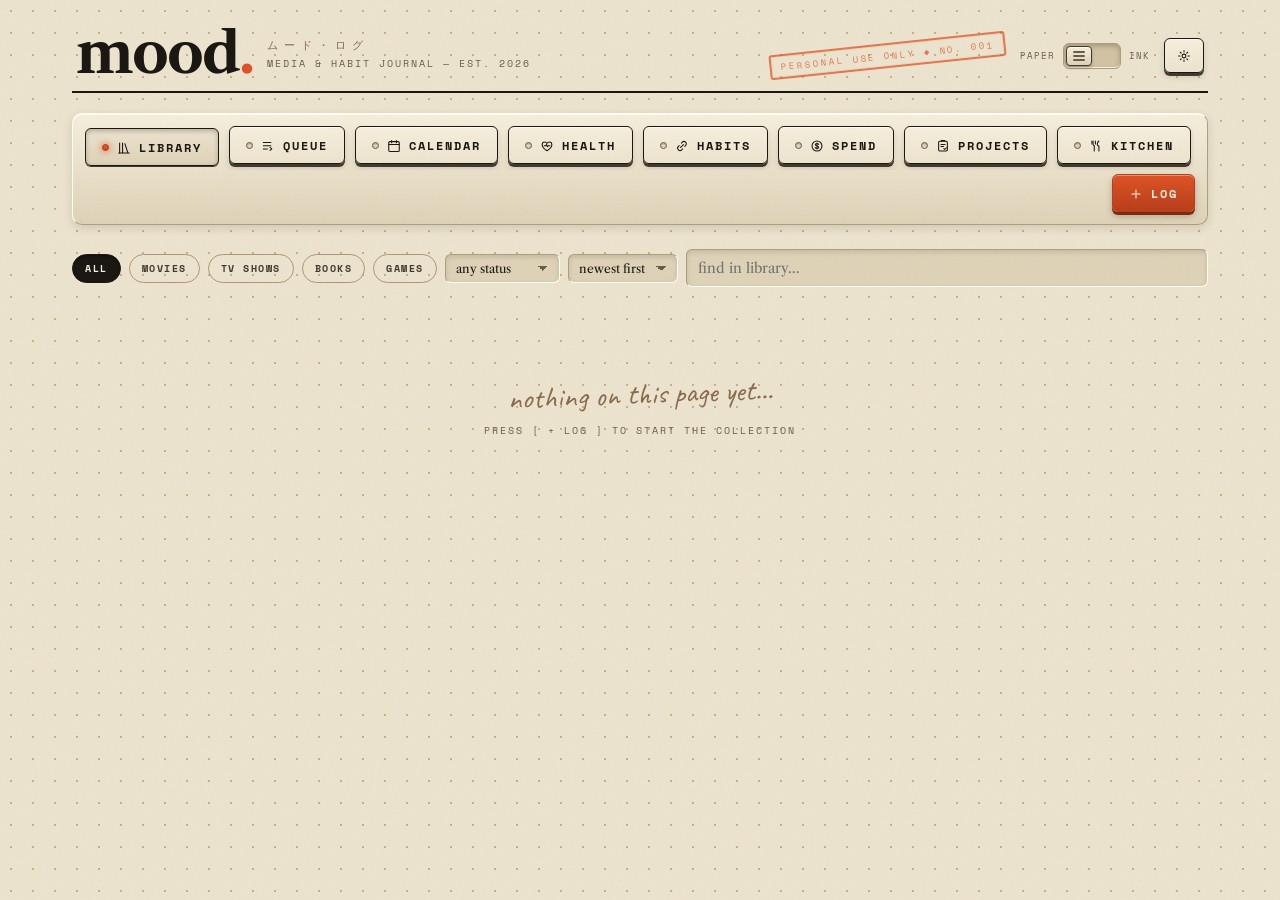
==== mood.html @ 712ea06c "mood update Per 16.07.2026 12:49:32,44" ====
<!DOCTYPE html>
<html lang="en" data-theme="paper">
<head>
<meta charset="UTF-8">
<meta name="viewport" content="width=device-width, initial-scale=1.0, viewport-fit=cover">
<title>mood.</title>
<link rel="icon" href="data:image/svg+xml,%3Csvg xmlns='http://www.w3.org/2000/svg' viewBox='0 0 32 32'%3E%3Crect width='32' height='32' rx='6' fill='%23EDE4CF'/%3E%3Ccircle cx='16' cy='20' r='6' fill='%23DE5426'/%3E%3C/svg%3E">
<link rel="preconnect" href="https://fonts.googleapis.com">
<link rel="preconnect" href="https://fonts.gstatic.com" crossorigin>
<link href="https://fonts.googleapis.com/css2?family=Libre+Caslon+Text:ital,wght@0,400;0,700;1,400&family=Space+Mono:ital,wght@0,400;0,700;1,400&family=Caveat:wght@500;700&display=swap" rel="stylesheet">
<style>
/* ================================================================
   mood. — design system
   paper theme (default) + ink theme
   ================================================================ */
:root, [data-theme="paper"]{
  --bg:#EDE4CF; --bg-hi:#F6EFDD; --bg-lo:#DFD3B8; --bg-deep:#D2C4A4;
  --ink:#1B1712; --ink-2:#43392E; --ink-3:#6B5D4B;
  --line:#CDBD99; --dot:#C4B28B;
  --sepia:#8A6B4F; --sepia-2:#B29677; --sepia-3:#D8C9AC;
  --accent:#DE5426; --accent-2:#B93F1B; --accent-soft:rgba(222,84,38,.14);
  --hl:#EFC94C; --hl-2:#D9AF2E;
  --lcd-bg:#333D2C; --lcd-bg2:#2A3324; --lcd-fg:#C6E39A; --lcd-dim:#5F7048;
  --wtr:#7FA9B9;
  --pat:rgba(139,117,77,.13);
  --bev-hi:#FFFDF0; --bev-lo:#AE9F80; --screw:#8F7F60;
  --shadow:rgba(46,34,20,.28); --shadow-soft:rgba(46,34,20,.14);
  --card:#F2EAD6; --overlay:rgba(27,20,12,.55);
  --ok:#6B7A4C; --bad:#A8452E;
}
[data-theme="ink"]{
  --bg:#171310; --bg-hi:#231D16; --bg-lo:#100D0A; --bg-deep:#0B0908;
  --ink:#EADDC2; --ink-2:#CDBFA2; --ink-3:#9A8B70;
  --line:#3B3226; --dot:#403526;
  --sepia:#B08A61; --sepia-2:#8A6F51; --sepia-3:#57472F;
  --accent:#E86134; --accent-2:#C74A22; --accent-soft:rgba(232,97,52,.16);
  --hl:#C9A83B; --hl-2:#A88A28;
  --lcd-bg:#28301F; --lcd-bg2:#1E2517; --lcd-fg:#BEDC90; --lcd-dim:#55663D;
  --wtr:#5E8B9C;
  --pat:rgba(233,221,196,.07);
  --bev-hi:#3D3426; --bev-lo:#000000; --screw:#5C4E38;
  --shadow:rgba(0,0,0,.55); --shadow-soft:rgba(0,0,0,.3);
  --card:#1F1A13; --overlay:rgba(5,3,2,.7);
  --ok:#8A9A63; --bad:#C05A3E;
}

*{margin:0;padding:0;box-sizing:border-box}
html{-webkit-text-size-adjust:100%}
body{
  font-family:'Libre Caslon Text', Georgia, serif;
  background-color:var(--bg);
  color:var(--ink);
  min-height:100vh;
  transition:background-color .35s, color .35s;
}
/* journal paper patterns — pick yours in settings */
[data-pattern="dots"] body{background-image:radial-gradient(circle, var(--dot) 1px, transparent 1.4px); background-size:22px 22px}
[data-pattern="grid"] body{background-image:linear-gradient(var(--pat) 1px, transparent 1px), linear-gradient(90deg, var(--pat) 1px, transparent 1px); background-size:30px 30px}
[data-pattern="lines"] body{background-image:linear-gradient(var(--pat) 1px, transparent 1px); background-size:100% 34px; background-position:0 12px}
[data-pattern="blank"] body{background-image:none}
/* film grain overlay */
body::after{
  content:''; position:fixed; inset:0; z-index:999; pointer-events:none;
  background-image:url("data:image/svg+xml,%3Csvg xmlns='http://www.w3.org/2000/svg' width='260' height='260'%3E%3Cfilter id='n'%3E%3CfeTurbulence type='fractalNoise' baseFrequency='0.85' numOctaves='2' stitchTiles='stitch'/%3E%3C/filter%3E%3Crect width='260' height='260' filter='url(%23n)'/%3E%3C/svg%3E");
  opacity:.055; mix-blend-mode:multiply;
}
[data-theme="ink"] body::after{opacity:.09; mix-blend-mode:screen}

::selection{background:var(--accent); color:var(--bg-hi)}
.mono{font-family:'Space Mono', 'Courier New', monospace}
.hand{font-family:'Caveat', cursive}
.serif{font-family:'Libre Caslon Text', Georgia, serif}
button{font-family:inherit; color:inherit; cursor:pointer}
input,select,textarea{font-family:inherit; color:inherit}
img{-webkit-user-drag:none}

.app{max-width:1180px; margin:0 auto; padding:18px 22px 90px}

/* ================= masthead ================= */
.masthead{
  display:flex; flex-wrap:nowrap; align-items:flex-end; justify-content:space-between; gap:14px;
  padding:10px 4px 14px; border-bottom:2px solid var(--ink); position:relative;
}
.mast-actions{display:flex; flex-wrap:nowrap; align-items:center; gap:14px; padding-bottom:4px; flex:none}
.brand{display:flex; align-items:flex-end; gap:14px; min-width:0; flex:1; overflow:hidden}
.brand h1{
  font-size:clamp(38px,6vw,58px); line-height:.85; font-weight:700; letter-spacing:-2px; flex:none;
}
.brand h1 .dot{color:var(--accent)}
.brand-meta{padding-bottom:6px; min-width:0; overflow:hidden}
.brand-meta .jp{font-family:'Space Mono',monospace; font-size:11px; letter-spacing:6px; color:var(--sepia); display:block; white-space:nowrap; overflow:hidden; text-overflow:ellipsis}
.brand-meta .sub{font-family:'Space Mono',monospace; font-size:10px; letter-spacing:2px; text-transform:uppercase; color:var(--ink-3); display:block; margin-top:3px; white-space:nowrap; overflow:hidden; text-overflow:ellipsis}
@media (max-width:1040px){ .masthead .stamp{display:none} }
.masthead .stamp{
  font-family:'Space Mono',monospace; font-size:9px; letter-spacing:2px; text-transform:uppercase;
  border:2px solid var(--accent); color:var(--accent); border-radius:3px;
  padding:4px 9px; transform:rotate(-6deg); opacity:.75; white-space:nowrap;
  box-shadow:inset 0 0 0 1px var(--accent-soft);
}

/* ================= nav / keys ================= */
.deck{
  display:flex; align-items:center; gap:10px; flex-wrap:wrap;
  margin:20px 0 24px; padding:12px; position:relative;
  background:linear-gradient(180deg, var(--bg-hi), var(--bg-lo));
  border:1px solid var(--bev-lo); border-top-color:var(--bev-hi); border-left-color:var(--bev-hi);
  border-radius:10px; box-shadow:0 3px 10px var(--shadow-soft), inset 0 1px 0 var(--bev-hi);
}
/* (no corner screws on the nav deck — they collide with the tab keys) */
.deck-tabs{display:flex; align-items:stretch; gap:10px; flex-wrap:wrap; min-width:0}
/* the scroll container must carry inner padding, or it crops the keys' borders/shadows */
.deck[data-nav="scroll"] .deck-tabs{flex-wrap:nowrap; overflow-x:auto; scrollbar-width:none; -webkit-overflow-scrolling:touch; padding:3px 3px 6px; margin:-3px -3px -6px}
.deck[data-nav="scroll"] .deck-tabs::-webkit-scrollbar{display:none}

/* skeuo toggle (ios-style, paper edition) */
.tgl{
  position:relative; width:46px; height:25px; border-radius:13px; flex:none; cursor:pointer;
  background:var(--bg-deep); border:1px solid var(--bev-lo);
  box-shadow:inset 0 2px 4px var(--shadow); transition:background .2s;
}
.tgl::after{
  content:''; position:absolute; top:2px; left:2px; width:19px; height:19px; border-radius:50%;
  background:linear-gradient(180deg, var(--bg-hi), var(--bg-lo)); border:1px solid var(--ink-2);
  box-shadow:0 1px 2px var(--shadow), inset 0 1px 0 var(--bev-hi); transition:left .18s cubic-bezier(.5,1.5,.5,1);
}
.tgl.on{background:var(--ok)}
.tgl.on::after{left:23px}
.tabrow{display:flex; align-items:center; gap:10px; padding:9px 2px; border-bottom:1px dashed var(--line)}
.tabrow .tki{display:inline-flex; width:20px; color:var(--ink-2); flex:none}
.tabrow .tki svg{width:17px; height:17px}
.tabrow .tn{flex:1; font-size:14px; font-weight:700}
.tabrow .fav{background:none; border:none; font-size:16px; line-height:1; color:var(--sepia-2); cursor:pointer; padding:2px 6px; flex:none}
.tabrow .fav.on{color:var(--accent)}
.tabrow .fav:disabled{opacity:.3; cursor:default}
.key{
  font-family:'Space Mono',monospace; font-size:12px; font-weight:700; letter-spacing:2px; text-transform:uppercase;
  padding:10px 16px 9px; border-radius:6px; border:1px solid var(--ink);
  background:linear-gradient(180deg, var(--bg-hi), var(--bg));
  box-shadow:0 3px 0 var(--ink-2), 0 4px 6px var(--shadow-soft), inset 0 1px 0 var(--bev-hi);
  display:inline-flex; align-items:center; gap:8px; user-select:none;
  transition:transform .05s, box-shadow .05s;
}
.key svg{width:14px;height:14px;flex:none}
.key .ki{display:inline-flex; align-items:center}
.key .ki:empty{display:none}
.key:active{transform:translateY(3px); box-shadow:0 0 0 var(--ink-2), inset 0 2px 5px var(--shadow)}
.key .led{width:7px;height:7px;border-radius:50%;background:var(--bg-lo);border:1px solid var(--ink-3);box-shadow:inset 0 1px 1px var(--shadow); flex:none}
.key.on{
  transform:translateY(2px);
  background:linear-gradient(180deg, var(--bg), var(--bg-lo));
  box-shadow:0 1px 0 var(--ink-2), inset 0 2px 5px var(--shadow);
}
.key.on .led{background:var(--accent); border-color:var(--accent-2); box-shadow:0 0 7px var(--accent), inset 0 -1px 1px var(--accent-2)}
.key.accent{
  background:linear-gradient(180deg, var(--accent), var(--accent-2)); color:#FDF3E3;
  border-color:var(--accent-2); box-shadow:0 3px 0 #7E2A10, 0 4px 6px var(--shadow), inset 0 1px 0 rgba(255,240,220,.4);
}
.key.accent:active{transform:translateY(3px); box-shadow:0 0 0 #7E2A10, inset 0 2px 5px rgba(0,0,0,.35)}
.key.icon-only{padding:10px 12px 9px}
.spacer{flex:1}

/* theme switch */
.switch{
  display:flex; align-items:center; gap:8px; user-select:none; cursor:pointer;
  font-family:'Space Mono',monospace; font-size:9px; letter-spacing:1px; color:var(--ink-3); text-transform:uppercase;
}
.switch .track{
  width:58px; height:26px; border-radius:6px; position:relative;
  background:var(--bg-deep); border:1px solid var(--bev-lo);
  box-shadow:inset 0 2px 5px var(--shadow), inset 0 -1px 0 var(--bev-hi);
}
.switch .thumb{
  position:absolute; top:2px; left:2px; width:26px; height:20px; border-radius:4px;
  background:linear-gradient(180deg, var(--bg-hi), var(--bg-lo));
  border:1px solid var(--ink-2);
  box-shadow:0 2px 3px var(--shadow), inset 0 1px 0 var(--bev-hi);
  transition:left .18s cubic-bezier(.5,1.6,.5,1);
  display:flex;align-items:center;justify-content:center;
}
.switch .thumb::after{content:'';width:12px;height:2px;background:var(--ink-3);box-shadow:0 4px 0 var(--ink-3), 0 -4px 0 var(--ink-3);border-radius:1px}
[data-theme="ink"] .switch .thumb{left:28px}

/* ================= panels & cards ================= */
.panel{
  position:relative; border-radius:10px; padding:18px;
  background:linear-gradient(180deg, var(--bg-hi), var(--bg));
  border:1px solid var(--bev-lo); border-top-color:var(--bev-hi); border-left-color:var(--bev-hi);
  box-shadow:0 4px 14px var(--shadow-soft), inset 0 1px 0 var(--bev-hi);
}
.panel.screws::before{
  content:''; position:absolute; inset:0; pointer-events:none; border-radius:10px; z-index:1;
  background-image:
    radial-gradient(circle 3.5px at 11px 11px, var(--screw) 2.6px, transparent 3.4px),
    radial-gradient(circle 3.5px at calc(100% - 11px) 11px, var(--screw) 2.6px, transparent 3.4px),
    radial-gradient(circle 3.5px at 11px calc(100% - 11px), var(--screw) 2.6px, transparent 3.4px),
    radial-gradient(circle 3.5px at calc(100% - 11px) calc(100% - 11px), var(--screw) 2.6px, transparent 3.4px);
}
.inset{
  background:var(--bg-lo); border-radius:8px;
  border:1px solid var(--bev-lo); border-bottom-color:var(--bev-hi); border-right-color:var(--bev-hi);
  box-shadow:inset 0 2px 6px var(--shadow);
}
.section-label{
  font-family:'Space Mono',monospace; font-size:10px; font-weight:700; letter-spacing:3px; text-transform:uppercase;
  color:var(--ink-3); display:flex; align-items:center; gap:10px; margin-bottom:12px;
}
.section-label::after{content:''; flex:1; border-top:1px dashed var(--line)}
.section-label .tag{
  background:var(--ink); color:var(--bg-hi); padding:3px 8px; border-radius:3px; letter-spacing:2px;
}

/* LCD screen */
.lcd{
  font-family:'Space Mono',monospace; color:var(--lcd-fg);
  background:radial-gradient(120% 140% at 50% 0%, var(--lcd-bg), var(--lcd-bg2) 75%);
  border-radius:8px; border:2px solid var(--bg-deep);
  box-shadow:inset 0 3px 10px rgba(0,0,0,.6), inset 0 -1px 0 rgba(255,255,255,.06), 0 1px 0 var(--bev-hi);
  text-shadow:0 0 6px rgba(190,220,140,.5);
  position:relative; overflow:hidden;
}
.lcd::after{
  content:''; position:absolute; inset:0; pointer-events:none;
  background:repeating-linear-gradient(0deg, transparent 0 2px, rgba(0,0,0,.12) 2px 3px);
}
.lcd .dim{color:var(--lcd-dim); text-shadow:none}

/* generic buttons */
.btn{
  font-family:'Space Mono',monospace; font-size:11px; font-weight:700; letter-spacing:1.5px; text-transform:uppercase;
  padding:8px 14px; border-radius:5px; border:1px solid var(--ink);
  background:linear-gradient(180deg, var(--bg-hi), var(--bg));
  box-shadow:0 2px 0 var(--ink-2), inset 0 1px 0 var(--bev-hi);
  display:inline-flex; align-items:center; gap:7px;
}
.btn svg{width:13px;height:13px}
.btn:active{transform:translateY(2px); box-shadow:none}
.btn.primary{background:linear-gradient(180deg, var(--accent), var(--accent-2)); color:#FDF3E3; border-color:var(--accent-2); box-shadow:0 2px 0 #7E2A10, inset 0 1px 0 rgba(255,240,220,.4)}
.btn.ghost{background:transparent; border:1px dashed var(--sepia-2); box-shadow:none; color:var(--ink-2)}
.btn.ghost:active{background:var(--bg-lo)}
.btn.danger{color:var(--bad); border-color:var(--bad); box-shadow:0 2px 0 var(--bad)}
.btn:disabled{opacity:.45; pointer-events:none}

/* chips */
.chip{
  font-family:'Space Mono',monospace; font-size:10px; font-weight:700; letter-spacing:1.5px; text-transform:uppercase;
  padding:6px 12px; border-radius:20px; border:1px solid var(--sepia-2); background:transparent; color:var(--ink-2);
}
.chip.on{background:var(--ink); color:var(--bg-hi); border-color:var(--ink); box-shadow:inset 0 1px 3px rgba(0,0,0,.4)}
[data-theme="ink"] .chip.on{background:var(--ink); color:var(--bg)}

/* inputs */
.field{display:flex; flex-direction:column; gap:5px}
.field > label{font-family:'Space Mono',monospace; font-size:9px; font-weight:700; letter-spacing:2px; text-transform:uppercase; color:var(--ink-3)}
.input, textarea.input, select.input{
  font-size:14px; padding:9px 11px; border-radius:6px; outline:none;
  background:var(--bg-lo); color:var(--ink); border:1px solid var(--bev-lo); border-bottom-color:var(--bev-hi); border-right-color:var(--bev-hi);
  box-shadow:inset 0 2px 5px var(--shadow-soft);
}
.input:focus{border-color:var(--accent); box-shadow:inset 0 2px 5px var(--shadow-soft), 0 0 0 2px var(--accent-soft)}
textarea.input{
  font-family:'Caveat', cursive; font-size:19px; line-height:26px; min-height:130px; resize:vertical;
  background-image:repeating-linear-gradient(0deg, transparent 0 25px, var(--line) 25px 26px);
  background-attachment:local; padding-top:4px;
}
select.input{appearance:none; background-image:linear-gradient(45deg, transparent 50%, var(--ink-3) 50%), linear-gradient(135deg, var(--ink-3) 50%, transparent 50%); background-position:calc(100% - 16px) 50%, calc(100% - 11px) 50%; background-size:5px 5px; background-repeat:no-repeat}
input[type="date"].input{font-family:'Space Mono',monospace; font-size:12px}
input[type="number"].input{font-family:'Space Mono',monospace}

/* toast — fades (never parked offscreen where it can peek out), tap to dismiss */
#toast{
  position:fixed; bottom:24px; left:50%; z-index:1200;
  transform:translateX(-50%) translateY(14px); opacity:0; visibility:hidden; pointer-events:none;
  font-family:'Space Mono',monospace; font-size:11px; letter-spacing:1px;
  background:var(--ink); color:var(--bg-hi); padding:11px 18px; border-radius:6px;
  box-shadow:0 6px 18px var(--shadow); transition:transform .22s, opacity .22s, visibility .22s;
  max-width:88vw; text-align:center; cursor:pointer;
}
#toast.show{transform:translateX(-50%) translateY(0); opacity:1; visibility:visible; pointer-events:auto}
[data-theme="ink"] #toast{background:var(--sepia); color:#14100C}

/* modal */
.modal-overlay{
  position:fixed; inset:0; z-index:1000; background:var(--overlay);
  background-image:radial-gradient(circle, rgba(0,0,0,.22) 1px, transparent 1.6px); background-size:5px 5px;
  display:none; align-items:flex-start; justify-content:center; padding:5vh 16px 4vh; overflow-y:auto;
}
.modal-overlay.open{display:flex}
.modal{
  width:min(660px, 100%); position:relative; border-radius:12px; padding:22px;
  background:linear-gradient(180deg, var(--bg-hi), var(--bg));
  border:1px solid var(--bev-lo); border-top-color:var(--bev-hi); border-left-color:var(--bev-hi);
  box-shadow:0 18px 50px rgba(0,0,0,.45), inset 0 1px 0 var(--bev-hi);
  animation:pop .18s cubic-bezier(.3,1.4,.6,1);
}
@keyframes pop{from{transform:translateY(14px) scale(.98); opacity:0}}
.modal-close{
  position:absolute; top:12px; right:12px; z-index:5;
  width:30px;height:30px; border-radius:5px; border:1px solid var(--ink);
  background:linear-gradient(180deg, var(--bg-hi), var(--bg)); box-shadow:0 2px 0 var(--ink-2);
  font-family:'Space Mono',monospace; font-weight:700; font-size:13px; line-height:1;
}
.modal-close:active{transform:translateY(2px); box-shadow:none}
.modal h2{font-size:22px; margin-bottom:4px; letter-spacing:-.5px; padding-right:36px}
.modal .modal-sub{font-family:'Space Mono',monospace; font-size:10px; letter-spacing:2px; text-transform:uppercase; color:var(--sepia); margin-bottom:16px}

/* util */
.row{display:flex; gap:10px; align-items:center; flex-wrap:wrap}
.grid2{display:grid; grid-template-columns:1fr 1fr; gap:12px}
.muted{color:var(--ink-3)}
.small{font-size:11px}
.hidden{display:none !important}
hr.tear{border:none; border-top:2px dashed var(--line); margin:16px 0}

/* ================= library ================= */
.lib-tools{display:flex; gap:8px; align-items:center; flex-wrap:wrap; margin-bottom:18px}
.lib-tools .search{flex:1; min-width:160px}
.lib-grid{display:grid; grid-template-columns:repeat(auto-fill, minmax(148px,1fr)); gap:20px 16px}
.media-card{position:relative; cursor:pointer; transition:transform .12s}
.media-card:hover{transform:translateY(-3px) rotate(-.4deg)}
.media-card .cover{
  position:relative; aspect-ratio:2/3; border-radius:4px; overflow:hidden;
  background:var(--bg-lo); border:1px solid var(--ink-2);
  box-shadow:3px 4px 0 var(--shadow-soft), 0 1px 0 var(--bev-hi);
}
.media-card .cover img{width:100%; height:100%; object-fit:cover; display:block; filter:sepia(.14) contrast(1.03) saturate(.92)}
.media-card .cover .ph{
  width:100%; height:100%; display:flex; flex-direction:column; align-items:center; justify-content:center; gap:8px;
  color:var(--sepia); background:repeating-linear-gradient(45deg, var(--bg-lo) 0 12px, var(--bg) 12px 24px);
}
.media-card .cover .ph .init{font-size:44px; font-weight:700; font-family:'Libre Caslon Text',serif}
.media-card .cover .ph svg{width:26px;height:26px;opacity:.7}
.media-card .tape{
  position:absolute; top:-7px; left:50%; transform:translateX(-50%) rotate(-2.5deg); z-index:2;
  width:64px; height:16px; background:var(--sepia-2); opacity:.5; border-radius:1px;
  box-shadow:0 1px 2px var(--shadow-soft);
}
.media-card .sig-badge{
  position:absolute; top:6px; right:6px; z-index:2;
  font-family:'Space Mono',monospace; font-size:12px; font-weight:700; line-height:1;
  background:var(--bg-hi); color:var(--ink); border:1px solid var(--ink);
  width:22px;height:22px; display:flex;align-items:center;justify-content:center; border-radius:3px;
  box-shadow:1px 2px 0 var(--shadow);
}
.media-card .sig-badge.done{background:var(--ink); color:var(--bg-hi)}
.media-card .sig-badge.active{color:var(--accent); border-color:var(--accent)}
.media-card .meta{padding:8px 2px 0}
.media-card .meta .t{font-size:13.5px; font-weight:700; line-height:1.25; display:-webkit-box; -webkit-line-clamp:2; -webkit-box-orient:vertical; overflow:hidden}
.media-card .meta .y{font-family:'Space Mono',monospace; font-size:10px; letter-spacing:1px; color:var(--ink-3); margin-top:3px; display:flex; align-items:center; gap:6px}
.media-card .meta .y svg{width:11px;height:11px;opacity:.7}
.media-card .prog{height:5px; margin-top:6px; border-radius:3px; background:var(--bg-lo); box-shadow:inset 0 1px 2px var(--shadow-soft); overflow:hidden}
.media-card .prog i{display:block; height:100%; background:var(--accent)}
.empty-state{text-align:center; padding:70px 20px; color:var(--ink-3)}
.empty-state .hand{font-size:30px; color:var(--sepia); transform:rotate(-2deg); display:inline-block}
.empty-state .mono{font-size:10px; letter-spacing:2px; text-transform:uppercase; margin-top:10px; display:block}

/* ================= calendar (shared month shell) ================= */
.month-head{display:flex; align-items:center; justify-content:space-between; gap:12px; margin-bottom:14px; flex-wrap:wrap}
.month-title{display:flex; align-items:baseline; gap:10px}
.month-title .m{font-size:clamp(26px,4vw,38px); font-weight:700; letter-spacing:1px; text-transform:uppercase}
.month-title .y{font-family:'Caveat',cursive; font-size:clamp(22px,3vw,30px); color:var(--accent); transform:rotate(-3deg)}
.nav-keys{display:flex; gap:8px}
.cal-wrap{overflow-x:auto}
.cal{min-width:660px}
.cal-dow{display:grid; grid-template-columns:repeat(7,1fr); border-bottom:2px solid var(--ink); margin-bottom:2px}
.cal-dow div{font-family:'Space Mono',monospace; font-size:10px; font-weight:700; letter-spacing:2px; text-transform:uppercase; color:var(--ink-3); padding:6px 8px}
.cal-week{position:relative; display:grid; grid-template-columns:repeat(7,1fr); border-bottom:1px solid var(--line)}
.cal-day{min-height:var(--week-h, 92px); padding:5px 7px; border-right:1px solid var(--line); position:relative}
.cal-day:first-child{border-left:1px solid var(--line)}
.cal-day .n{font-family:'Space Mono',monospace; font-size:11px; color:var(--ink-3)}
.cal-day.out{background:repeating-linear-gradient(45deg, transparent 0 7px, var(--shadow-soft) 7px 8px)}
.cal-day.out .n{opacity:.35}
.cal-day.today .n{
  background:var(--accent); color:#FDF3E3; font-weight:700;
  padding:1px 5px; border-radius:3px; box-shadow:0 1px 0 var(--accent-2);
}
.cal-bars{position:absolute; left:0; right:0; top:26px; bottom:2px; pointer-events:none}
.cal-bar{
  position:absolute; height:17px; border-radius:3px; pointer-events:auto; cursor:pointer;
  font-family:'Space Mono',monospace; font-size:9px; font-weight:700; letter-spacing:.5px; text-transform:uppercase;
  color:#FDF3E3; display:flex; align-items:center; padding:0 6px; overflow:hidden; white-space:nowrap;
  box-shadow:0 1px 2px var(--shadow), inset 0 1px 0 rgba(255,250,235,.25);
  background-image:repeating-linear-gradient(45deg, rgba(255,255,255,.06) 0 5px, transparent 5px 10px);
  text-overflow:ellipsis;
}
.cal-bar svg{width:10px;height:10px;margin-right:4px;flex:none}
.cal-bar.startcap{border-left:3px solid rgba(20,12,6,.35)}
.cal-bar.endcap{border-right:3px solid rgba(20,12,6,.35)}
.cal-bar.ongoing{border-right:2px dashed rgba(253,243,227,.6)}
.cal-bar:hover{filter:brightness(1.08)}
.cal-more{position:absolute; font-family:'Space Mono',monospace; font-size:9px; color:var(--ink-3); pointer-events:auto; cursor:pointer}
.cal-legend{display:flex; gap:14px; flex-wrap:wrap; margin-top:14px}
.cal-legend .lg{font-family:'Space Mono',monospace; font-size:10px; letter-spacing:1px; display:flex; align-items:center; gap:6px; color:var(--ink-2); cursor:pointer}
.cal-legend .lg i{width:14px; height:9px; border-radius:2px; display:inline-block; box-shadow:0 1px 1px var(--shadow-soft)}
/* long-running media: slim rails under the day bars */
.cal-rail{
  position:absolute; height:5px; border-radius:3px; pointer-events:auto; cursor:pointer;
  opacity:.92; box-shadow:0 1px 1px var(--shadow-soft), inset 0 1px 0 rgba(255,250,235,.28);
}
.cal-rail.ongoing{background-image:repeating-linear-gradient(90deg, transparent 0 7px, rgba(246,239,221,.5) 7px 10px)}
.cal-rail:hover{filter:brightness(1.12); height:6px}

/* ================= vitals: water + sleep + pills ================= */
.vitals{display:grid; grid-template-columns:1fr 1fr; gap:16px; margin-top:16px}
/* hydration unit — spherical water tank + physical cup keys */
.water-wrap{display:flex; gap:18px; align-items:flex-start}
.wtank{width:158px; flex:none; filter:drop-shadow(0 3px 4px var(--shadow-soft))}
.wtank rect, .wtank ellipse{transition:y .9s cubic-bezier(.3,1.15,.4,1), cy .9s cubic-bezier(.3,1.15,.4,1)}
.water-side{display:flex; flex-direction:column; gap:10px; align-items:flex-start; min-width:0; flex:1}
.wq{display:flex; gap:6px; flex-wrap:wrap; align-items:flex-end}
.wq .wqk{flex-direction:column; gap:3px; padding:7px 9px 6px; font-size:8.5px; letter-spacing:.5px; align-items:center}
.wq .wqk svg{display:block}
.wrecs{width:100%}
.wrec{display:flex; align-items:center; gap:10px; padding:4px 2px; border-bottom:1px dashed var(--line); font-family:'Space Mono',monospace; font-size:10.5px}
.wrec .wt{color:var(--ink-3); width:44px; flex:none}
.wrec .wm{font-weight:700}
.wrec .tx-del{margin-left:auto}
.wnext{font-family:'Space Mono',monospace; font-size:9.5px; letter-spacing:1px; color:var(--ink-3)}
.wnext b{color:var(--accent)}
.sleep-bars{display:flex; gap:6px; align-items:flex-end; height:92px; padding:8px 4px 2px}
.sleep-bars .sb{flex:1; display:flex; flex-direction:column; align-items:center; gap:3px; height:100%; justify-content:flex-end; cursor:pointer}
.sleep-bars .sb i{width:100%; background:var(--sepia-2); border-radius:3px 3px 0 0; min-height:2px; box-shadow:inset 0 1px 0 rgba(255,255,255,.2)}
.sleep-bars .sb.good i{background:var(--ok)}
.sleep-bars .sb .d{font-family:'Space Mono',monospace; font-size:7.5px; color:var(--ink-3)}
.pill-grid{display:grid; grid-template-columns:minmax(120px,1.4fr) repeat(7,1fr); gap:5px 6px; align-items:center; margin-top:6px}
.pill-grid .pgh{font-family:'Space Mono',monospace; font-size:8.5px; letter-spacing:1px; color:var(--ink-3); text-align:center; text-transform:uppercase}
.pill-grid .pgh.today{color:var(--accent); font-weight:700}
.pill-name{display:flex; align-items:center; gap:8px; min-width:0; cursor:pointer}
.pill-name .pn{font-weight:700; font-size:13px; white-space:nowrap; overflow:hidden; text-overflow:ellipsis}
.pill-name .pd{font-family:'Space Mono',monospace; font-size:9px; color:var(--ink-3); white-space:nowrap}
.pcell{display:flex; align-items:center; justify-content:center; aspect-ratio:1; border-radius:8px; border:1px dashed var(--sepia-2); cursor:pointer; position:relative; background:var(--card)}
.pcell.na{border-color:transparent; background:transparent; cursor:default}
.pcell.na::before{content:'·'; color:var(--sepia-2)}
.pcell.taken{border:1.6px solid var(--ok)}
.pcell.taken::after{content:'✓'; position:absolute; right:3px; bottom:1px; font-family:'Space Mono',monospace; font-size:9px; font-weight:700; color:var(--ok)}
.pcell.partial{border-style:solid}
.pcell.partial::after{content:'…'; position:absolute; right:3px; bottom:1px; font-family:'Space Mono',monospace; font-size:9px; font-weight:700; color:var(--accent)}
.pcell.tdy{box-shadow:0 0 0 2px var(--accent-soft)}
.shape-tiles{display:flex; gap:8px; flex-wrap:wrap}
.shape-tiles .stile{width:46px; height:46px; display:flex; align-items:center; justify-content:center; border:1px solid var(--line); border-radius:9px; cursor:pointer; background:var(--card)}
.shape-tiles .stile.on{border:2px solid var(--accent)}
.swatches{display:flex; gap:8px; flex-wrap:wrap}
.swatches .sw2{width:24px; height:24px; border-radius:50%; cursor:pointer; border:2px solid transparent; box-shadow:0 1px 2px var(--shadow-soft), inset 0 1px 0 rgba(255,255,255,.3)}
.swatches .sw2.on{border-color:var(--ink)}
.wd-chips{display:flex; gap:5px; flex-wrap:wrap}
.wd-chips .chip{padding:6px 10px}

/* ================= projects ================= */
.proj-card{margin-bottom:14px}
.proj-card .hname{font-size:17px}
.deadline-chip{font-family:'Space Mono',monospace; font-size:9px; letter-spacing:1px; padding:3px 8px; border:1px solid var(--sepia-2); border-radius:10px; color:var(--ink-2)}
.deadline-chip.soon{border-color:var(--accent); color:var(--accent)}
.deadline-chip.over{border-color:var(--bad); color:var(--bad); font-weight:700}
.todo-add{display:flex; gap:8px; margin-top:8px}
.todo-add .input{flex:1; padding:7px 10px; font-size:13px}
.ep .tdel{margin-left:auto; background:none; border:none; color:var(--bad); opacity:.4; font-family:'Space Mono',monospace; cursor:pointer; padding:0 4px}
.ep:hover .tdel{opacity:1}
.proj-notes{font-family:'Caveat',cursive; font-size:17px; color:var(--sepia); margin-top:6px}

/* ================= kitchen ================= */
.fridge-row{display:grid; grid-template-columns:minmax(0,1.6fr) auto auto auto; gap:8px; align-items:center; padding:7px 2px; border-bottom:1px dashed var(--line)}
.fridge-row .fn{font-weight:700; font-size:14px; min-width:0; white-space:nowrap; overflow:hidden; text-overflow:ellipsis}
.fridge-row .fq{font-family:'Space Mono',monospace; font-size:11px; color:var(--ink-2); white-space:nowrap}
.fridge-row .fe{font-family:'Space Mono',monospace; font-size:9px; padding:2px 7px; border-radius:9px; border:1px solid var(--sepia-2); color:var(--ink-3); white-space:nowrap}
.fridge-row .fe.soon{border-color:var(--accent); color:var(--accent)}
.fridge-row .fe.over{border-color:var(--bad); color:var(--bad)}
.fridge-add{display:grid; grid-template-columns:2fr 1fr 1fr auto; gap:8px; margin-top:10px}
.recipe-card{cursor:pointer; margin-bottom:12px}
.recipe-card .rt{font-size:17px; font-weight:700}
.recipe-card .ro{font-family:'Space Mono',monospace; font-size:9.5px; color:var(--ink-3); letter-spacing:1px; text-transform:uppercase; margin-top:2px}
.cookable{font-family:'Space Mono',monospace; font-size:9px; letter-spacing:1px; padding:3px 8px; border-radius:10px; border:1.5px solid var(--ok); color:var(--ok); font-weight:700}
.cookable.no{border-color:var(--sepia-2); color:var(--ink-3); font-weight:400}
.ing-row{display:flex; gap:8px; padding:5px 0; border-bottom:1px dashed var(--line); font-size:13.5px; align-items:baseline}
.ing-row .ia{font-family:'Space Mono',monospace; font-size:10.5px; color:var(--ink-2); width:76px; flex:none}
.ing-row .have{color:var(--ok); font-family:'Space Mono',monospace; font-size:10px; margin-left:auto; flex:none}
.ing-row .miss{color:var(--bad); font-family:'Space Mono',monospace; font-size:10px; margin-left:auto; flex:none}
.ing-row .sub{font-family:'Caveat',cursive; font-size:15px; color:var(--sepia)}
.step-row{display:flex; gap:10px; padding:7px 0; font-size:14.5px; line-height:1.5}
.step-row .sn{font-family:'Space Mono',monospace; font-weight:700; font-size:11px; color:var(--accent); flex:none; padding-top:2px}

/* ================= habits (chains) ================= */
.habit-card{margin-bottom:14px}
.habit-card .hname{font-size:17px; font-weight:700; border-bottom:3px solid var(--hc, var(--accent)); padding-bottom:2px}
.chain-strip{display:flex; align-items:center; margin-top:14px; padding:2px}
.chd{
  width:18px; height:18px; border-radius:50%; flex:none; cursor:pointer; position:relative;
  border:1.8px solid var(--sepia-2); background:transparent; transition:transform .1s;
}
.chd:hover{transform:scale(1.2)}
.chd.on{background:var(--ok); border-color:var(--ok)}
.chd.on::after{content:'✓'; position:absolute; inset:0; display:flex; align-items:center; justify-content:center; font-family:'Space Mono',monospace; font-size:9px; font-weight:700; color:#F6EFDD}
.chd.today{box-shadow:0 0 0 2px var(--accent-soft); border-color:var(--accent)}
.chd .dl{position:absolute; top:-14px; left:50%; transform:translateX(-50%); font-family:'Space Mono',monospace; font-size:7px; color:var(--ink-3)}
.chc{flex:1; height:2px; background:var(--line); min-width:4px}
.chc.on{background:var(--ok); height:3px}
.hstreak{font-family:'Space Mono',monospace; font-size:10.5px; letter-spacing:1px; color:var(--ink-2)}
.hstreak b{color:var(--accent); font-size:13px}

/* ================= queue ================= */
.queue-wrap{max-width:660px}
.queue-thread{position:relative; padding:4px 0}
.queue-thread::before{content:''; position:absolute; left:51px; top:16px; bottom:16px; border-left:2px dashed var(--sepia-2)}
.q-item{position:relative; display:flex; gap:12px; align-items:center; padding:10px 4px 10px 0; background:transparent; border-radius:8px}
.q-item.dragging{opacity:.7; transform:rotate(-.6deg) scale(1.01); z-index:5; background:var(--bg-hi); box-shadow:0 6px 16px var(--shadow)}
.q-handle{
  width:24px; flex:none; text-align:center; color:var(--ink-3); cursor:grab; touch-action:none; user-select:none;
  font-size:15px; line-height:1; padding:12px 0;
}
.q-handle:active{cursor:grabbing; color:var(--accent)}
.q-no{
  width:27px; height:27px; flex:none; border-radius:50%; z-index:2;
  background:var(--bg-hi); border:2px solid var(--ink);
  display:flex; align-items:center; justify-content:center;
  font-family:'Space Mono',monospace; font-size:9.5px; font-weight:700;
}
.q-cover{width:54px; flex:none; aspect-ratio:2/3; border-radius:3px; overflow:hidden; border:1px solid var(--ink-2); box-shadow:2px 3px 0 var(--shadow-soft); background:var(--bg-lo); cursor:pointer}
.q-cover img{width:100%; height:100%; object-fit:cover; filter:sepia(.14) contrast(1.03) saturate(.92)}
.q-cover .ph{width:100%; height:100%; display:flex; align-items:center; justify-content:center; color:var(--sepia)}
.q-cover .ph svg{width:20px;height:20px}
.q-info{flex:1; min-width:0}
.q-info .t{font-weight:700; font-size:15px; line-height:1.2; cursor:pointer}
.q-info .t:hover{color:var(--accent)}
.q-info .s{font-family:'Space Mono',monospace; font-size:9.5px; letter-spacing:1px; color:var(--ink-3); text-transform:uppercase; margin:3px 0 7px; white-space:nowrap; overflow:hidden; text-overflow:ellipsis}
.q-info .s .eta{color:var(--accent); font-weight:700}
.q-actions{display:flex; gap:6px; flex-wrap:wrap}
.q-actions .btn{padding:5px 10px; font-size:9.5px; letter-spacing:1px}

/* ================= spend ================= */
.spend-grid{display:grid; grid-template-columns:minmax(240px,330px) 1fr; gap:24px; align-items:start}
.donut-wrap{display:flex; flex-direction:column; align-items:center; gap:10px; padding:8px}
.sp-row{display:flex; align-items:center; gap:10px; padding:9px 4px; border-bottom:1px dashed var(--line)}
.sp-row .sw{width:12px; height:12px; border-radius:3px; flex:none; box-shadow:0 1px 1px var(--shadow-soft), inset 0 1px 0 rgba(255,250,235,.3)}
.sp-row .nm{font-weight:700; font-size:14px; flex:none}
.sp-row .nt{font-family:'Caveat',cursive; font-size:16px; color:var(--sepia); flex:1; min-width:0; white-space:nowrap; overflow:hidden; text-overflow:ellipsis; padding:0 4px}
.sp-row .amt{font-family:'Space Mono',monospace; font-weight:700; font-size:13px; flex:none}
.sp-row .pct{font-family:'Space Mono',monospace; font-size:9px; color:var(--ink-3); width:36px; text-align:right; flex:none}
.sp-import textarea.input{min-height:130px; font-family:'Space Mono',monospace; font-size:11.5px; line-height:1.55; background-image:none}
/* category accordions with transaction lists */
.cat{border:1px solid var(--line); border-radius:8px; margin-bottom:8px; overflow:hidden; background:var(--card)}
.cat-head{display:flex; align-items:center; gap:10px; padding:10px 12px; cursor:pointer; user-select:none}
.cat-head .caret{transition:transform .15s; font-size:10px; color:var(--ink-3)}
.cat.open .cat-head .caret{transform:rotate(90deg)}
.cat-head .sw{width:12px; height:12px; border-radius:3px; flex:none; box-shadow:0 1px 1px var(--shadow-soft)}
.cat-head .nm{font-weight:700; font-size:14px; flex:1; min-width:0; white-space:nowrap; overflow:hidden; text-overflow:ellipsis}
.cat-head .amt{font-family:'Space Mono',monospace; font-weight:700; font-size:13px; flex:none}
.cat-head .pct{font-family:'Space Mono',monospace; font-size:9px; color:var(--ink-3); width:34px; text-align:right; flex:none}
.cat-txs{display:none; padding:2px 12px 10px; border-top:1px dashed var(--line)}
.cat.open .cat-txs{display:block}
.tx-row{
  display:grid; grid-template-columns:minmax(0,1fr) auto auto auto; gap:4px 8px; align-items:center;
  padding:6px 0; border-bottom:1px dashed var(--line);
}
.tx-row:last-child{border-bottom:none}
.tx-row .d{min-width:0; font-family:'Space Mono',monospace; font-size:11px; color:var(--ink-2); white-space:nowrap; overflow:hidden; text-overflow:ellipsis}
.tx-row .amt{font-family:'Space Mono',monospace; font-size:11.5px; font-weight:700; white-space:nowrap; text-align:right}
.tx-row select.mini{padding:4px 24px 4px 8px; font-size:10px; max-width:min(160px, 34vw); border-radius:5px}
.tx-del{background:none; border:none; color:var(--bad); font-family:'Space Mono',monospace; font-size:12px; padding:2px 5px; cursor:pointer; opacity:.55; flex:none}
.tx-del:hover{opacity:1}
@media (max-width:560px){
  .tx-row{grid-template-columns:1fr auto auto}
  .tx-row .d{grid-column:1 / -1}
  .tx-row select.mini{max-width:50vw; justify-self:start}
}

@media (max-width:920px){ .spend-grid{grid-template-columns:1fr} .donut-wrap{max-width:340px; margin:0 auto} }

/* savings (joint interest) */
.sav-head{display:flex; align-items:center; justify-content:space-between; gap:10px; flex-wrap:wrap; margin-bottom:14px}
.sav-title{display:flex; align-items:baseline; gap:10px}
.sav-title .m{font-size:clamp(22px,3.4vw,32px); font-weight:700; letter-spacing:.5px; text-transform:uppercase}
.sav-title .y{font-family:'Caveat',cursive; font-size:clamp(20px,2.6vw,26px); color:var(--accent); transform:rotate(-3deg)}
.sav-chart{padding:14px 8px 6px}
.sav-chart svg{display:block; width:100%; height:auto}
.sav-legend{display:flex; gap:16px; flex-wrap:wrap; padding:4px 10px 10px}
.sav-legend .lg{font-family:'Space Mono',monospace; font-size:10px; letter-spacing:1px; display:flex; align-items:center; gap:6px; color:var(--ink-2)}
.sav-legend .lg i{width:16px; height:3px; border-radius:2px; display:inline-block}
.sav-legend .lg i.dash{background:repeating-linear-gradient(90deg, currentColor 0 4px, transparent 4px 8px); height:3px}
.sav-rows{margin-top:14px}
.sav-row{display:flex; gap:10px; align-items:center; padding:8px 6px; border-bottom:1px dashed var(--line); font-family:'Space Mono',monospace; font-size:11px; cursor:pointer; flex-wrap:wrap}
.sav-row:hover{background:var(--bg-hi)}
.sav-row .dt{font-weight:700; width:86px; flex:none}
.sav-row .who{color:var(--ink-2)}
.sav-row .who b{color:var(--ink)}
.sav-row .add{color:var(--ok); font-size:10px}
.sav-row .tot{margin-left:auto; font-weight:700}
.sav-row .rate{width:52px; text-align:right; color:var(--accent); font-size:10px}

/* queue: sections + lists */
.qsec{margin-bottom:26px}
.list-head{display:flex; align-items:center; gap:10px; margin:0 0 4px}
.list-head .ln{font-weight:700; font-size:16px}
.list-head .cnt{font-family:'Space Mono',monospace; font-size:9.5px; color:var(--ink-3); letter-spacing:1px}
.list-head .lact{margin-left:auto; display:flex; gap:6px}
.list-head .lact button{background:none; border:1px dashed var(--sepia-2); border-radius:4px; padding:3px 8px; font-family:'Space Mono',monospace; font-size:9.5px; color:var(--ink-3)}
.list-head .lact button:hover{color:var(--accent); border-color:var(--accent)}
.q-item.done .q-cover{opacity:.55; filter:saturate(.5)}
.q-item.done .q-info .t{text-decoration:line-through; text-decoration-color:var(--sepia); color:var(--ink-3)}
.q-item.done .q-no{background:var(--ok); border-color:var(--ok); color:#F6EFDD}
.q-prog{height:5px; margin:6px 0 10px; max-width:200px; border-radius:3px; background:var(--bg-lo); box-shadow:inset 0 1px 2px var(--shadow-soft); overflow:hidden}
.q-prog i{display:block; height:100%; background:var(--accent)}

/* ================= health ================= */
.health-top{display:grid; grid-template-columns:minmax(230px,300px) 1fr; gap:16px; margin-bottom:18px}
.pedometer{padding:16px; display:flex; flex-direction:column; gap:10px}
.pedometer .lcd{padding:14px 16px}
.pedometer .lcd .label{font-size:9px; letter-spacing:3px; text-transform:uppercase}
.pedometer .lcd .val{font-size:38px; font-weight:700; letter-spacing:1px; line-height:1.1}
.pedometer .lcd .goal{font-size:10px; letter-spacing:1px; margin-top:2px}
.pedometer .lcd .bar{height:8px; margin-top:8px; background:rgba(0,0,0,.35); border-radius:2px; overflow:hidden; box-shadow:inset 0 1px 2px rgba(0,0,0,.6)}
.pedometer .lcd .bar i{display:block;height:100%;background:var(--lcd-fg); box-shadow:0 0 6px var(--lcd-fg)}
.stat-row{display:grid; grid-template-columns:repeat(auto-fit,minmax(96px,1fr)); gap:8px}
.stat{padding:10px 8px; text-align:center}
.stat .v{font-family:'Space Mono',monospace; font-size:17px; font-weight:700}
.stat .k{font-family:'Space Mono',monospace; font-size:8.5px; letter-spacing:1.6px; text-transform:uppercase; color:var(--ink-3); margin-top:3px}
.dotgrid{display:grid; grid-template-columns:repeat(7,1fr); gap:6px}
.dotgrid .dh{font-family:'Space Mono',monospace; font-size:9px; font-weight:700; letter-spacing:1px; text-align:center; color:var(--ink-3); text-transform:uppercase; padding-bottom:2px}
.dotcell{aspect-ratio:1; display:flex; align-items:center; justify-content:center; cursor:pointer; position:relative}
.dotcell .c{
  width:78%; aspect-ratio:1; border-radius:50%;
  border:1.6px solid var(--sepia-2); background:transparent;
  transition:transform .1s; position:relative; display:flex; align-items:center; justify-content:center;
}
.dotcell:hover .c{transform:scale(1.12)}
.dotcell.blank .c{border-style:dotted; opacity:.55}
.dotcell.out{visibility:hidden}
.dotcell .n{position:absolute; font-family:'Space Mono',monospace; font-size:8px; color:var(--ink-3); top:-2px; right:2px}
.dotcell.today .c{border-color:var(--accent); box-shadow:0 0 0 2px var(--accent-soft)}
.dotcell .pct{position:absolute; inset:3px; border-radius:50%}
.dotcell.hit .c{border-color:var(--ok)}
.dotcell.hit .pct{background:var(--ok) !important}
.dotcell.hit .c::after{content:'✓'; position:relative; z-index:2; font-family:'Space Mono',monospace; font-size:11px; font-weight:700; color:#F6EFDD; text-shadow:0 1px 1px rgba(0,0,0,.25)}
.health-cols{display:grid; grid-template-columns:1fr 1fr; gap:26px; align-items:start}
.stepchart{display:flex; align-items:flex-end; gap:2.5px; height:190px; padding:10px 10px 4px}
.stepchart .col{flex:1; display:flex; flex-direction:column; align-items:center; gap:4px; height:100%; justify-content:flex-end; cursor:pointer; min-width:0}
.stepchart .bar{
  width:100%; border-radius:2px 2px 0 0; background:var(--hl);
  box-shadow:inset -2px 0 0 var(--hl-2); min-height:2px;
  background-image:repeating-linear-gradient(0deg, rgba(255,255,255,.14) 0 3px, transparent 3px 7px);
}
.stepchart .col.goalhit .bar{background:var(--ok); box-shadow:inset -2px 0 0 rgba(0,0,0,.18)}
.stepchart .col .d{font-family:'Space Mono',monospace; font-size:7.5px; color:var(--ink-3)}
.stepchart .col:hover .bar{filter:brightness(1.1)}
.goal-line{position:relative}
.walk-list{margin-top:14px}
.walk-item{display:flex; justify-content:space-between; gap:10px; padding:7px 4px; border-bottom:1px dashed var(--line); font-size:13px}
.walk-item .mono{font-size:10.5px; color:var(--ink-3)}

/* ================= add flow / detail ================= */
.type-tiles{display:grid; grid-template-columns:repeat(auto-fit,minmax(110px,1fr)); gap:10px}
.type-tile{
  padding:16px 8px 13px; border-radius:8px; border:1px solid var(--ink); text-align:center;
  background:linear-gradient(180deg, var(--bg-hi), var(--bg));
  box-shadow:0 3px 0 var(--ink-2), inset 0 1px 0 var(--bev-hi);
  display:flex; flex-direction:column; align-items:center; gap:8px;
}
.type-tile svg{width:26px;height:26px}
.type-tile span{font-family:'Space Mono',monospace; font-size:10px; font-weight:700; letter-spacing:2px; text-transform:uppercase}
.type-tile:active{transform:translateY(3px); box-shadow:none}
.type-tile:hover{color:var(--accent)}
.result-list{display:flex; flex-direction:column; gap:8px; max-height:380px; overflow-y:auto; padding:2px}
.result-item{
  display:flex; gap:12px; align-items:center; padding:8px; border-radius:8px; cursor:pointer;
  border:1px dashed var(--sepia-2); background:var(--card);
}
.result-item:hover{border-style:solid; border-color:var(--accent); background:var(--bg-hi)}
.result-item img, .result-item .ph{width:44px; height:62px; object-fit:cover; border-radius:3px; border:1px solid var(--ink-2); background:var(--bg-lo); flex:none; display:flex;align-items:center;justify-content:center; color:var(--sepia)}
.result-item .t{font-weight:700; font-size:14px; line-height:1.25}
.result-item .s{font-family:'Space Mono',monospace; font-size:10px; color:var(--ink-3); margin-top:2px; letter-spacing:.5px}
.detail-head{display:flex; gap:18px}
.detail-head .cover{width:128px; flex:none; aspect-ratio:2/3; border-radius:4px; overflow:hidden; border:1px solid var(--ink-2); box-shadow:4px 5px 0 var(--shadow-soft); background:var(--bg-lo); position:relative}
.detail-head .cover img{width:100%;height:100%;object-fit:cover; filter:sepia(.14) contrast(1.03) saturate(.92)}
.detail-head .cover .ph{width:100%;height:100%;display:flex;align-items:center;justify-content:center;color:var(--sepia)}
.detail-head .cover .ph svg{width:34px;height:34px}
.detail-info{flex:1; min-width:0}
.detail-info h2{font-size:24px; line-height:1.1; margin-bottom:2px}
.detail-info .byline{font-family:'Caveat',cursive; font-size:20px; color:var(--sepia); margin-bottom:8px}
.detail-info .mono-row{font-family:'Space Mono',monospace; font-size:10px; letter-spacing:1.5px; text-transform:uppercase; color:var(--ink-3); display:flex; gap:12px; flex-wrap:wrap; margin-bottom:10px}
/* half-star ratings (letterboxd style) */
.stars{display:inline-flex; gap:2px}
.stars .st{position:relative; width:var(--ss,20px); height:var(--ss,20px); display:inline-block}
.stars .st > svg{width:100%; height:100%; display:block; color:var(--sepia-2)}
.stars .st .st-f{position:absolute; inset:0; overflow:hidden; pointer-events:none}
.stars .st .st-f svg{color:var(--accent); width:var(--ss,20px); height:var(--ss,20px); display:block}
.stars.ia .st{cursor:pointer; transition:transform .1s}
.stars.ia .st:hover{transform:scale(1.18)}
.score-row{display:flex; align-items:center; gap:10px; margin:5px 0}
.score-row .sl{font-family:'Space Mono',monospace; font-size:9px; letter-spacing:1.5px; text-transform:uppercase; color:var(--ink-3); width:64px; flex:none}
.score-row .sv{font-family:'Space Mono',monospace; font-size:11px; font-weight:700; color:var(--ink-2)}
.score-row .btn{padding:4px 8px; font-size:9px}
.mini-stars{margin-top:3px}
.gauge{height:16px; border-radius:8px; background:var(--bg-lo); box-shadow:inset 0 2px 4px var(--shadow); overflow:hidden; position:relative}
.gauge i{display:block; height:100%; background:linear-gradient(180deg, var(--accent), var(--accent-2)); border-radius:8px; box-shadow:inset 0 1px 0 rgba(255,240,220,.4); transition:width .3s}
.gauge span{position:absolute; inset:0; display:flex; align-items:center; justify-content:center; font-family:'Space Mono',monospace; font-size:9px; font-weight:700; letter-spacing:1px; color:var(--ink)}
.season{border:1px solid var(--line); border-radius:8px; margin-bottom:8px; overflow:hidden; background:var(--card)}
.season-head{
  display:flex; align-items:center; gap:10px; padding:9px 12px; cursor:pointer; user-select:none;
  font-family:'Space Mono',monospace; font-size:11px; font-weight:700; letter-spacing:1.5px; text-transform:uppercase;
}
.season-head .mini-gauge{flex:1; height:6px; border-radius:3px; background:var(--bg-lo); overflow:hidden; box-shadow:inset 0 1px 2px var(--shadow-soft)}
.season-head .mini-gauge i{display:block;height:100%;background:var(--accent)}
.season-head .cnt{color:var(--ink-3); font-size:10px}
.season-head .caret{transition:transform .15s; font-size:10px}
.season.open .caret{transform:rotate(90deg)}
.season-eps{display:none; padding:4px 12px 10px; border-top:1px dashed var(--line)}
.season.open .season-eps{display:block}
.ep{display:flex; align-items:center; gap:9px; padding:4px 0; font-size:13px; cursor:pointer; user-select:none}
.ep .box{
  width:15px; height:15px; flex:none; border:1.6px solid var(--ink-2); border-radius:2px; position:relative;
  background:var(--bg-hi);
}
.ep.watched .box::after{
  content:'✕'; position:absolute; inset:0; display:flex; align-items:center; justify-content:center;
  font-family:'Space Mono',monospace; font-weight:700; font-size:12px; color:var(--accent);
}
.ep.watched .name{color:var(--ink-3); text-decoration:line-through; text-decoration-color:var(--sepia-2)}
.ep .num{font-family:'Space Mono',monospace; font-size:9.5px; color:var(--ink-3); width:34px; flex:none}
.season-actions{padding:2px 0 6px; display:flex; gap:8px}
.notes-view{font-family:'Caveat',cursive; font-size:19px; line-height:26px; white-space:pre-wrap; color:var(--ink-2); padding:4px 2px; background-image:repeating-linear-gradient(0deg, transparent 0 25px, var(--line) 25px 26px)}
.cover-edit{display:flex; gap:10px; align-items:flex-start}
.cover-edit .cover-prev{width:74px; aspect-ratio:2/3; border-radius:4px; border:1px solid var(--ink-2); object-fit:cover; background:var(--bg-lo)}

/* settings */
.set-block{margin-bottom:18px}
.keyrow{display:grid; grid-template-columns:1fr auto; gap:8px; align-items:end}
.filelabel input{display:none}

/* responsive — mobile / apk */
@media (max-width:720px){
  .app{padding:10px 12px calc(104px + env(safe-area-inset-bottom))}
  /* grid masthead: two columns, vertically centered — nothing can wrap or
     sink through the border line at any width */
  .masthead{display:grid; grid-template-columns:minmax(0,1fr) auto; align-items:center; padding:6px 2px 10px; margin-bottom:16px}
  .masthead .stamp{display:none}
  .mast-actions{gap:8px; padding-bottom:0; justify-self:end}
  .mast-actions .key{padding:8px 10px; min-height:0}
  .brand{overflow:hidden}
  .brand h1{font-size:38px}
  .brand-meta .jp{letter-spacing:4px; font-size:10px}

  /* deck becomes a fixed bottom hardware bar */
  .deck{
    position:fixed; bottom:0; left:0; right:0; z-index:900; margin:0;
    border-radius:14px 14px 0 0; border-bottom:none;
    padding:10px 10px calc(10px + env(safe-area-inset-bottom));
    gap:6px; flex-wrap:nowrap; align-items:stretch;
    box-shadow:0 -6px 18px var(--shadow);
  }
  .deck .spacer{display:none}
  .deck-tabs{flex:1; min-width:0; gap:6px}
  /* tall icon-tab styling applies ONLY to the bottom deck — masthead and
     month-nav keys stay compact so they never outgrow their rows */
  .deck .key{
    flex-direction:column; gap:4px; justify-content:center;
    padding:9px 4px 8px; font-size:8px; letter-spacing:.4px; min-height:52px;
  }
  .deck[data-nav="scroll"] .deck-tabs .key[data-view]{flex:0 0 auto; min-width:58px}
  .deck[data-nav="favs"] .deck-tabs .key[data-view]{flex:1; min-width:0}
  #btn-burger{flex:0 0 auto; min-width:52px}
  .deck .key .led{display:none}
  .deck .key .ki svg{width:19px; height:19px}
  .deck .key .kl{white-space:nowrap}
  .deck .key.on .ki{color:var(--accent)}
  #btn-add{flex:0 0 62px}
  /* content never starts flush against the masthead rule */
  .view > :first-child{margin-top:2px}
  .month-head{margin-top:4px}

  /* masthead actions (switch + settings live up top on mobile) */
  .switch span{display:none}
  .switch .track{width:46px}
  [data-theme="ink"] .switch .thumb{left:16px}
  #btn-settings{padding:8px 10px}

  /* library */
  .lib-grid{grid-template-columns:repeat(auto-fill,minmax(104px,1fr)); gap:16px 10px}
  .media-card .meta .t{font-size:12px}
  .media-card .tape{width:48px; height:13px}
  .lib-tools{gap:6px}
  .lib-tools .search{order:-1; flex-basis:100%; min-width:100%}

  /* queue + spend */
  .queue-thread::before{left:47px}
  .q-handle{width:20px}
  .spend-grid{grid-template-columns:1fr}
  .sp-row .nt{display:none}

  /* calendar */
  .month-title .m{font-size:24px}
  .cal{min-width:560px}
  .cal-day{padding:3px 4px}
  .cal-day .n{font-size:10px}
  .cal-bar{height:15px; font-size:8px; padding:0 4px}
  .cal-bar svg{width:9px;height:9px;margin-right:3px}

  /* health */
  .health-top{grid-template-columns:1fr}
  .health-cols{grid-template-columns:1fr; gap:18px}
  .vitals{grid-template-columns:1fr}
  .pill-grid{grid-template-columns:minmax(84px,1.2fr) repeat(7,1fr); gap:4px}
  .pill-name .pd{display:none}
  .stepchart{height:140px; gap:1.5px}
  .pedometer .lcd .val{font-size:32px}
  .stat .v{font-size:15px}

  /* modals become full sheets — flex-start (NOT stretch: stretch pins the
     panel to exactly screen height, so longer content spills past the paper) */
  .modal-overlay{padding:0; align-items:flex-start}
  .modal{width:100%; min-height:100dvh; height:auto; border-radius:0; padding:18px 14px calc(28px + env(safe-area-inset-bottom)); animation:none}
  .modal-close{top:14px; right:14px; width:34px; height:34px}
  .grid2{grid-template-columns:1fr}
  .type-tiles{grid-template-columns:1fr 1fr}
  .detail-head{gap:14px}
  .detail-head .cover{width:96px}
  .detail-info h2{font-size:20px}
  .input, select.input{font-size:16px}
  .result-list{max-height:none}

  /* toast rides above the deck */
  #toast{bottom:calc(96px + env(safe-area-inset-bottom))}
}
@media (max-width:390px){
  .brand h1{font-size:34px}
  .brand-meta .sub{display:none}
  .lib-grid{grid-template-columns:repeat(3,1fr)}
}
</style>
</head>
<body>
<div class="app" id="app">
<header class="masthead">
  <div class="brand">
    <h1>mood<span class="dot">.</span></h1>
    <div class="brand-meta">
      <span class="jp">ムード・ログ</span>
      <span class="sub">media &amp; habit journal — est. 2026</span>
    </div>
  </div>
  <div class="mast-actions">
    <div class="stamp">personal use only ◆ no. 001</div>
    <div class="switch" id="theme-switch" title="paper / ink">
      <span>paper</span>
      <div class="track"><div class="thumb"></div></div>
      <span>ink</span>
    </div>
    <button class="key icon-only" id="btn-settings" title="settings" aria-label="settings"></button>
  </div>
</header>

<nav class="deck" id="deck">
  <div class="deck-tabs" id="deck-tabs">
    <button class="key on" data-view="library"><span class="led"></span><span class="ki"></span><span class="kl">Library</span></button>
    <button class="key" data-view="queue"><span class="led"></span><span class="ki"></span><span class="kl">Queue</span></button>
    <button class="key" data-view="calendar"><span class="led"></span><span class="ki"></span><span class="kl">Calendar</span></button>
    <button class="key" data-view="health"><span class="led"></span><span class="ki"></span><span class="kl">Health</span></button>
    <button class="key" data-view="habits"><span class="led"></span><span class="ki"></span><span class="kl">Habits</span></button>
    <button class="key" data-view="spend"><span class="led"></span><span class="ki"></span><span class="kl">Spend</span></button>
    <button class="key" data-view="projects"><span class="led"></span><span class="ki"></span><span class="kl">Projects</span></button>
    <button class="key" data-view="kitchen"><span class="led"></span><span class="ki"></span><span class="kl">Kitchen</span></button>
  </div>
  <button class="key hidden" id="btn-burger" title="more tabs"><span class="ki"></span><span class="kl">More</span></button>
  <div class="spacer"></div>
  <button class="key accent" id="btn-add"><span class="ki"></span><span class="kl">Log</span></button>
</nav>

<main id="view-library" class="view"></main>
<main id="view-queue" class="view hidden"></main>
<main id="view-calendar" class="view hidden"></main>
<main id="view-health" class="view hidden"></main>
<main id="view-habits" class="view hidden"></main>
<main id="view-spend" class="view hidden"></main>
<main id="view-projects" class="view hidden"></main>
<main id="view-kitchen" class="view hidden"></main>

<div class="modal-overlay" id="modal-overlay">
  <div class="modal" id="modal">
    <button class="modal-close" id="modal-close">✕</button>
    <div id="modal-body"></div>
  </div>
</div>
</div>
<div id="toast" class="mono"></div>
<script>
'use strict';
/* ============ icons ============ */
const I = (p, vb='0 0 24 24') => `<svg viewBox="${vb}" fill="none" stroke="currentColor" stroke-width="1.8" stroke-linecap="round" stroke-linejoin="round">${p}</svg>`;
const ICONS = {
  movie: I('<rect x="2.5" y="4.5" width="19" height="15" rx="2"/><path d="M2.5 9h19M7 4.5 9.5 9M12 4.5 14.5 9M17 4.5 19.5 9"/>'),
  tv: I('<rect x="2.5" y="6.5" width="19" height="13" rx="2"/><path d="m8 2.5 4 4 4-4"/><path d="M17.5 10.5v.01M17.5 14v.01"/><path d="M6 10.2h7M6 13.5h5"/>'),
  book: I('<path d="M4 4.5A2.5 2.5 0 0 1 6.5 2H20v17.5H6.5A2.5 2.5 0 0 0 4 22z"/><path d="M4 19.5A2.5 2.5 0 0 1 6.5 17H20"/><path d="M9 7h7"/>'),
  game: I('<path d="M6.5 7h11a4.5 4.5 0 0 1 4.4 5.4l-.8 4.2a2.8 2.8 0 0 1-4.9 1.2L14.6 16H9.4l-1.6 1.8a2.8 2.8 0 0 1-4.9-1.2l-.8-4.2A4.5 4.5 0 0 1 6.5 7z"/><path d="M8 10.5v3M6.5 12h3"/><path d="M16 11v.01M18 13v.01"/>'),
  gear: I('<circle cx="12" cy="12" r="3.2"/><path d="M12 2.8v2.4M12 18.8v2.4M2.8 12h2.4M18.8 12h2.4M5.5 5.5l1.7 1.7M16.8 16.8l1.7 1.7M18.5 5.5l-1.7 1.7M7.2 16.8l-1.7 1.7"/>'),
  cal: I('<rect x="3" y="4.5" width="18" height="17" rx="2"/><path d="M3 9.5h18M8 2.5v4M16 2.5v4"/>'),
  foot: I('<path d="M7.5 3.5c2 0 3 1.8 3 4 0 1.8-.7 3-.7 4.4 0 1.3.9 2.1 2.2 2.1"/><path d="M9 17c-1.8.4-3.4-.4-3.9-2.2-.4-1.5.2-2.8.2-4.3C5.3 7 5.6 4 7.5 3.5z" fill="currentColor" stroke="none" opacity=".2"/><circle cx="7" cy="19.5" r="1.7"/><path d="M16.5 6.5c-2 .3-2.8 2.2-2.5 4.3.2 1.7 1 2.8 1.2 4.2"/><circle cx="17.5" cy="19" r="1.7"/>'),
  search: I('<circle cx="10.5" cy="10.5" r="6.5"/><path d="m15.5 15.5 5 5"/>'),
  dl: I('<path d="M12 3v11M7.5 10 12 14.5 16.5 10"/><path d="M4 17.5v2A1.5 1.5 0 0 0 5.5 21h13a1.5 1.5 0 0 0 1.5-1.5v-2"/>'),
  ul: I('<path d="M12 14.5V3.5M7.5 8 12 3.5 16.5 8"/><path d="M4 17.5v2A1.5 1.5 0 0 0 5.5 21h13a1.5 1.5 0 0 0 1.5-1.5v-2"/>'),
  left: I('<path d="m14.5 5.5-6.5 6.5 6.5 6.5"/>'),
  right: I('<path d="m9.5 5.5 6.5 6.5-6.5 6.5"/>'),
  refresh: I('<path d="M20 8.5A8.5 8.5 0 1 0 21 12"/><path d="M21 3.5v5h-5"/>'),
  trash: I('<path d="M4.5 6.5h15M9.5 6V4.5A1.5 1.5 0 0 1 11 3h2a1.5 1.5 0 0 1 1.5 1.5V6M6.5 6.5 7.5 21h9l1-14.5"/>'),
  edit: I('<path d="M4 20h4.5L20 8.5a2.1 2.1 0 0 0-3-3L5.5 17z"/><path d="m14.5 8 1.5 1.5"/>'),
  shelf: I('<path d="M4.5 3.5v17M9.5 3.5v17M13.5 4.5l5 15.5"/><path d="M3 20.5h18"/>'),
  queue: I('<path d="M4 6h13M4 11.5h13M4 17h7"/><path d="m15.5 14.5 3 2.5-3 2.5"/>'),
  coin: I('<circle cx="12" cy="12" r="8.5"/><path d="M12 7v10M15 9.2c-.6-1-1.7-1.5-3-1.5-1.6 0-2.9.8-2.9 2.1 0 2.9 5.8 1.6 5.8 4.4 0 1.3-1.3 2.1-2.9 2.1-1.3 0-2.4-.5-3-1.5"/>'),
  plus: I('<path d="M12 5v14M5 12h14"/>'),
  heart: I('<path d="M12 20.2c-4.8-3.4-8.3-6.5-8.3-10.1C3.7 7.2 5.6 5.2 8 5.2c1.6 0 3.1.9 4 2.3.9-1.4 2.4-2.3 4-2.3 2.4 0 4.3 2 4.3 4.9 0 3.6-3.5 6.7-8.3 10.1z"/><path d="M7 11.5h3l1.2-2.2 1.6 4 1.2-1.8H17"/>'),
  chain: I('<path d="m9.5 14.5 5-5"/><path d="M11 7l1.5-1.5a4 4 0 0 1 5.7 5.7L16.7 12.7"/><path d="M13 17l-1.5 1.5a4 4 0 0 1-5.7-5.7L7.3 11.3"/>'),
  clipboard: I('<rect x="4.5" y="4" width="15" height="16.5" rx="2"/><path d="M9 4V2.8h6V4"/><path d="M8.5 9.5h7M8.5 13h4.5"/><path d="m13.5 16.5 1.5 1.5 3-3"/>'),
  fork: I('<path d="M7 3.5v5.5a2 2 0 0 0 2 2v9.5"/><path d="M11 3.5v5M5 3.5v5"/><path d="M17 3.5c-1.8 1.2-2.8 3.2-2.8 5.7 0 2 .9 3 2.8 3v8.3"/>'),
  burger: I('<path d="M4 7h16M4 12h16M4 17h16"/>'),
  star: '<svg viewBox="0 0 24 24" xmlns="http://www.w3.org/2000/svg"><path d="M12 2.8l2.8 5.9 6.4.8-4.7 4.4 1.2 6.3L12 17.1l-5.7 3.1 1.2-6.3L2.8 9.5l6.4-.8z"/></svg>',
};

/* ============ utils ============ */
const $ = (s, el=document) => el.querySelector(s);
const $$ = (s, el=document) => [...el.querySelectorAll(s)];
const esc = s => String(s ?? '').replace(/[&<>"']/g, c => ({'&':'&amp;','<':'&lt;','>':'&gt;','"':'&quot;',"'":'&#39;'}[c]));
const uid = () => (crypto.randomUUID ? crypto.randomUUID() : 'id-' + Date.now() + '-' + Math.random().toString(36).slice(2,9));
const pad2 = n => String(n).padStart(2,'0');
const dateStr = d => `${d.getFullYear()}-${pad2(d.getMonth()+1)}-${pad2(d.getDate())}`;
const todayStr = () => dateStr(new Date());
const parseDate = s => { const [y,m,d] = s.split('-').map(Number); return new Date(y, m-1, d); };
const addDays = (d, n) => { const x = new Date(d); x.setDate(x.getDate()+n); return x; };
const MONTHS = ['January','February','March','April','May','June','July','August','September','October','November','December'];
const fmtNice = s => { if(!s) return '—'; const d = parseDate(s); return `${d.getDate()} ${MONTHS[d.getMonth()].slice(0,3)} ${d.getFullYear()}`; };
const fmtNum = n => Number(n||0).toLocaleString('en-US');
const debounce = (fn, ms) => { let t; return (...a) => { clearTimeout(t); t = setTimeout(() => fn(...a), ms); }; };
const clamp = (v,a,b) => Math.max(a, Math.min(b, v));
// broken cover image → try fallback url, else hide (paper placeholder shows through)
window.imgFb = img => { if (img.dataset.fb){ img.src = img.dataset.fb; img.removeAttribute('data-fb'); } else img.style.display = 'none'; };

/* half-star widget */
const STAR_PATH = 'M12 2.8l2.8 5.9 6.4.8-4.7 4.4 1.2 6.3L12 17.1l-5.7 3.1 1.2-6.3L2.8 9.5l6.4-.8z';
const STAR_OUT = `<svg viewBox="0 0 24 24" xmlns="http://www.w3.org/2000/svg"><path d="${STAR_PATH}" fill="none" stroke="currentColor" stroke-width="1.7" stroke-linejoin="round"/></svg>`;
const STAR_FILL = `<svg viewBox="0 0 24 24" xmlns="http://www.w3.org/2000/svg"><path d="${STAR_PATH}" fill="currentColor"/></svg>`;
function starsHTML(v, size = 20, interactive = false){
  return `<div class="stars ${interactive ? 'ia' : ''}" style="--ss:${size}px" data-v="${v || 0}">${[1,2,3,4,5].map(i => {
    const w = v >= i ? 100 : v >= i - .5 ? 50 : 0;
    return `<span class="st" data-i="${i}"><span class="st-f" style="width:${w}%">${STAR_FILL}</span>${STAR_OUT}</span>`;
  }).join('')}</div>`;
}
function wireStars(el, cb){
  if (!el) return;
  $$('.st', el).forEach(s => s.addEventListener('click', ev => {
    const r = s.getBoundingClientRect();
    let v = +s.dataset.i - ((ev.clientX - r.left) < r.width / 2 ? .5 : 0);
    if (+el.dataset.v === v) v = 0;   // tap the same value to clear
    cb(v);
  }));
}

const TYPES = {
  movie: { label:'Movie',  plural:'Movies', icon:ICONS.movie },
  tv:    { label:'TV Show',plural:'TV Shows', icon:ICONS.tv },
  book:  { label:'Book',   plural:'Books', icon:ICONS.book },
  game:  { label:'Game',   plural:'Games', icon:ICONS.game },
};
const STATUS = {
  planned: { sig:'○', label:'planned' },
  active:  { sig:'→', label:'in progress' },
  done:    { sig:'✕', label:'finished' },
  dropped: { sig:'~', label:'dropped' },
};
const PALETTE = ['#B3542E','#8C6D3F','#67754A','#4F6E72','#7D5875','#96852F','#5E5A8C','#A84B4B','#3F7059','#8A5A38'];

/* ============ store ============ */
const LS_KEY = 'mood.journal.v1';
const DEFAULTS = () => ({
  version: 3,
  settings: {
    theme:'paper', pattern:'dots', tmdbKey:'', rawgKey:'', geminiKey:'', stepGoal:8000,
    tabs: { library:true, queue:true, calendar:true, health:true, habits:true, spend:true, projects:true, kitchen:true },
    navMode: 'scroll',                                   // 'scroll' | 'favs'
    favTabs: ['library','queue','health','spend'],       // used by favs mode (4 + burger)
    simpleHealth: true,                                  // phone: hide import/link clutter, sync only
    waterGoal: 2000, waterRemind: { on:false, everyMin:120, from:'10:00', to:'22:00' },
  },
  media: [],          // entries
  health: {},         // 'YYYY-MM-DD' -> {steps, walkMin, walkKm}
  sleep: {},          // 'YYYY-MM-DD' -> minutes
  water: {},          // 'YYYY-MM-DD' -> ml
  pills: [],          // [{id, name, dose, shape, color, times:['08:00'], weekdays:[0..6]}]
  pillLog: {},        // 'YYYY-MM-DD' -> { pillId: { 'HH:MM': true } }
  habits: [],         // [{id, name, color, days:{'YYYY-MM-DD':1}}]
  projects: [],       // [{id, name, color, deadline, notes, todos:[{id,text,done}]}]
  kitchen: { fridge: [], recipes: [] },
  waterLog: {},       // 'YYYY-MM-DD' -> [{t:'HH:MM', ml}] — today's records list
  queue: [],          // ordered entry ids — the "up next" thread
  lists: [],          // [{id, name, items:[entryIds]}] — custom reading/playing orders
  spend: {},          // 'YYYY-MM' -> {currency, tx:[{desc,amt,cat}], importedAt} (legacy: categories[])
  spendRules: {},     // merchant-key -> category (learned from user corrections)
  savings: { entries: [] }, // [{date, can, ila, canAdd, ilaAdd}] joint interest account
});
let db = DEFAULTS();
try {
  const raw = localStorage.getItem(LS_KEY);
  if (raw) { const parsed = JSON.parse(raw); db = Object.assign(DEFAULTS(), parsed); db.settings = Object.assign(DEFAULTS().settings, parsed.settings||{}); }
  if (!db.savings || !Array.isArray(db.savings.entries)) db.savings = { entries: [] };
  if (!Array.isArray(db.lists)) db.lists = [];
  if (!db.spendRules) db.spendRules = {};
  // v3 migrations
  const DS = DEFAULTS().settings;
  db.settings.tabs = Object.assign({}, DS.tabs, db.settings.tabs || {});
  db.settings.navMode = db.settings.navMode || DS.navMode;
  db.settings.favTabs = Array.isArray(db.settings.favTabs) && db.settings.favTabs.length ? db.settings.favTabs.slice(0,4) : DS.favTabs;
  db.settings.pattern = db.settings.pattern || 'dots';
  if (db.settings.simpleHealth === undefined) db.settings.simpleHealth = true;
  db.settings.waterGoal = db.settings.waterGoal || 2000;
  db.settings.waterRemind = Object.assign({}, DS.waterRemind, db.settings.waterRemind || {});
  ['sleep','water','pillLog','waterLog'].forEach(k => { if (!db[k] || typeof db[k] !== 'object') db[k] = {}; });
  ['pills','habits','projects'].forEach(k => { if (!Array.isArray(db[k])) db[k] = []; });
  if (!db.kitchen || typeof db.kitchen !== 'object') db.kitchen = { fridge: [], recipes: [] };
  if (!Array.isArray(db.kitchen.fridge)) db.kitchen.fridge = [];
  if (!Array.isArray(db.kitchen.recipes)) db.kitchen.recipes = [];
} catch(e) { console.warn('load failed', e); }

const persist = debounce(() => {
  try { localStorage.setItem(LS_KEY, JSON.stringify(db)); }
  catch(e) { toast('⚠ could not save — storage full?'); }
  try { if (typeof nativeExport === 'function') nativeExport(); } catch(_){}
}, 250);
const save = () => persist();

let nextColor = db.media.length;
const pickColor = () => PALETTE[(nextColor++) % PALETTE.length];

/* ui state (not persisted) */
const now = new Date();
const ui = {
  view: 'library',
  filterType: 'all', filterStatus: 'all', search: '', sort: 'added',
  cal: { y: now.getFullYear(), m: now.getMonth() },
  health: { y: now.getFullYear(), m: now.getMonth() },
  spend: { y: now.getFullYear(), m: now.getMonth() },
  spendTab: 'ledger',
  spendFlat: false,
  pillWeek: 0,
};

/* ============ toast / modal ============ */
let toastT;
function toast(msg){
  const el = $('#toast'); el.textContent = msg; el.classList.add('show');
  clearTimeout(toastT); toastT = setTimeout(() => el.classList.remove('show'), 2600);
}
function openModal(html){
  $('#modal-body').innerHTML = html;
  $('#modal-overlay').classList.add('open');
  document.body.style.overflow = 'hidden';
}
function closeModal(){
  $('#modal-overlay').classList.remove('open');
  $('#modal-body').innerHTML = '';
  document.body.style.overflow = '';
}
$('#modal-close').addEventListener('click', closeModal);
$('#modal-overlay').addEventListener('mousedown', e => { if (e.target === e.currentTarget) closeModal(); });
document.addEventListener('keydown', e => { if (e.key === 'Escape') closeModal(); });
$('#toast').addEventListener('click', () => { clearTimeout(toastT); $('#toast').classList.remove('show'); });

/* ============ theme + nav ============ */
function applyTheme(){
  document.documentElement.dataset.theme = db.settings.theme;
  document.documentElement.dataset.pattern = db.settings.pattern || 'dots';
  // tint the android status/navigation bars to match the paper (needs apk v1.1+)
  try {
    if (typeof MoodNative !== 'undefined' && MoodNative.setTheme){
      const bg = getComputedStyle(document.documentElement).getPropertyValue('--bg').trim();
      MoodNative.setTheme(db.settings.theme === 'ink', bg);
    }
  } catch(_){}
}
$('#theme-switch').addEventListener('click', () => {
  db.settings.theme = db.settings.theme === 'paper' ? 'ink' : 'paper';
  applyTheme(); save();
});
const TABS = {
  library:{ label:'Library' }, queue:{ label:'Queue' }, calendar:{ label:'Calendar' },
  health:{ label:'Health' }, habits:{ label:'Habits' }, spend:{ label:'Spend' },
  projects:{ label:'Projects' }, kitchen:{ label:'Kitchen' },
};
function enabledTabs(){ return Object.keys(TABS).filter(t => db.settings.tabs[t] !== false); }
function applyTabs(){
  const en = enabledTabs();
  const favsMode = db.settings.navMode === 'favs';
  const favs = db.settings.favTabs.filter(t => en.includes(t)).slice(0, 4);
  $$('#deck-tabs .key').forEach(k => {
    const t = k.dataset.view;
    k.classList.toggle('hidden', !(en.includes(t) && (!favsMode || favs.includes(t))));
  });
  $('#btn-burger').classList.toggle('hidden', !(favsMode && en.some(t => !favs.includes(t))));
  $('#deck').dataset.nav = db.settings.navMode;
  if (!en.includes(ui.view)) switchView(en[0] || 'library');
}
function openBurger(){
  const en = enabledTabs();
  const favs = db.settings.favTabs;
  const rest = en.filter(t => !favs.includes(t));
  openModal(`
    <h2>More tabs</h2>
    <div class="modal-sub">everything that didn't fit the deck</div>
    <div class="type-tiles">
      ${rest.map(t => `<button class="type-tile" data-go="${t}"><span style="display:inline-flex;width:26px;height:26px">${TAB_ICONS[t]||''}</span><span>${TABS[t].label}</span></button>`).join('')}
    </div>`);
  $$('#modal-body [data-go]').forEach(b => b.addEventListener('click', () => { closeModal(); switchView(b.dataset.go); }));
}
function switchView(v){
  ui.view = v;
  $$('.deck .key[data-view]').forEach(k => k.classList.toggle('on', k.dataset.view === v));
  $$('.view').forEach(el => el.classList.add('hidden'));
  $(`#view-${v}`)?.classList.remove('hidden');
  render();
}
$$('.deck .key[data-view]').forEach(k => k.addEventListener('click', () => switchView(k.dataset.view)));
$('#btn-burger').addEventListener('click', openBurger);

function render(){
  if (ui.view === 'library') renderLibrary();
  else if (ui.view === 'queue') renderQueue();
  else if (ui.view === 'calendar') renderCalendar();
  else if (ui.view === 'spend') renderSpend();
  else if (ui.view === 'habits') renderHabits();
  else if (ui.view === 'projects') renderProjects();
  else if (ui.view === 'kitchen') renderKitchen();
  else renderHealth();
}

/* ============ backup ============ */
function exportJSON(){
  const blob = new Blob([JSON.stringify(db, null, 2)], {type:'application/json'});
  const a = document.createElement('a');
  a.href = URL.createObjectURL(blob);
  a.download = `mood-backup-${todayStr()}.json`;
  a.click(); URL.revokeObjectURL(a.href);
  toast('backup exported ✕');
}
function importJSON(file){
  const r = new FileReader();
  r.onload = () => {
    try {
      const raw = String(r.result);
      let parsed = null;
      try { parsed = JSON.parse(raw.trim().replace(/^```[a-z]*\s*/i, '').replace(/```\s*$/, '')); } catch(_){}
      if (parsed && Array.isArray(parsed.media)){
        // full mood backup → restore everything
        db = Object.assign(DEFAULTS(), parsed);
        db.settings = Object.assign(DEFAULTS().settings, parsed.settings||{});
        if (!db.savings || !Array.isArray(db.savings.entries)) db.savings = { entries: [] };
        if (!Array.isArray(db.lists)) db.lists = [];
        if (!db.spendRules) db.spendRules = {};
        applyTheme(); save(); closeModal(); render();
        toast(`backup restored — ${db.media.length} entries ✕`);
      } else {
        // not a backup — probably a spend ledger json; route it there
        closeModal(); switchView('spend');
        importSpend(raw);
      }
    } catch(e) { toast('⚠ import failed: ' + e.message); }
  };
  r.readAsText(file);
}
/* ============ cover-fetch APIs ============ */
async function fetchJSON(url, ms=9000){
  const ctl = new AbortController();
  const t = setTimeout(() => ctl.abort(), ms);
  try {
    const res = await fetch(url, { signal: ctl.signal });
    if (!res.ok) throw new Error('HTTP ' + res.status);
    return await res.json();
  } finally { clearTimeout(t); }
}
const yearOf = s => (s && String(s).match(/\d{4}/)) ? String(s).match(/\d{4}/)[0] : '';

async function searchMedia(type, q){
  q = q.trim(); if (!q) return [];
  if (type === 'movie'){
    if (db.settings.tmdbKey){
      const d = await fetchJSON(`https://api.themoviedb.org/3/search/movie?api_key=${encodeURIComponent(db.settings.tmdbKey)}&query=${encodeURIComponent(q)}`);
      return (d.results||[]).slice(0,12).map(r => ({
        title:r.title, year:yearOf(r.release_date), sub:'TMDB',
        cover:r.poster_path ? `https://image.tmdb.org/t/p/w500${r.poster_path}` : '', creator:'',
      }));
    }
    const d = await fetchJSON(`https://itunes.apple.com/search?term=${encodeURIComponent(q)}&media=movie&entity=movie&limit=12`);
    return (d.results||[]).map(r => ({
      title:r.trackName, year:yearOf(r.releaseDate), sub:r.primaryGenreName||'film',
      cover:(r.artworkUrl100||'').replace('100x100bb','600x600bb'), creator:r.artistName||'',
      runtimeMin: r.trackTimeMillis ? Math.round(r.trackTimeMillis / 60000) : 0,
    }));
  }
  if (type === 'tv'){
    const d = await fetchJSON(`https://api.tvmaze.com/search/shows?q=${encodeURIComponent(q)}`);
    return (d||[]).slice(0,12).map(x => ({
      title:x.show.name, year:yearOf(x.show.premiered),
      sub:(x.show.network?.name || x.show.webChannel?.name || (x.show.genres||[]).join(' · ') || 'tv'),
      cover:x.show.image ? (x.show.image.original || x.show.image.medium) : '',
      creator:'', tvmazeId:x.show.id,
      epMin: x.show.averageRuntime || 0,
    }));
  }
  if (type === 'book'){
    const d = await fetchJSON(`https://openlibrary.org/search.json?q=${encodeURIComponent(q)}&limit=12&fields=title,author_name,first_publish_year,cover_i,number_of_pages_median`);
    return (d.docs||[]).map(r => ({
      title:r.title, year:r.first_publish_year ? String(r.first_publish_year) : '',
      sub:(r.author_name||[]).slice(0,2).join(', ') || 'book',
      cover:r.cover_i ? `https://covers.openlibrary.org/b/id/${r.cover_i}-L.jpg` : '',
      creator:(r.author_name||[])[0] || '', pagesTotal:r.number_of_pages_median || 0,
    }));
  }
  if (type === 'game'){
    if (db.settings.rawgKey){
      try {
        const d = await fetchJSON(`https://api.rawg.io/api/games?key=${encodeURIComponent(db.settings.rawgKey)}&search=${encodeURIComponent(q)}&page_size=12`);
        return (d.results||[]).map(r => ({
          title:r.name, year:yearOf(r.released), sub:(r.platforms||[]).slice(0,3).map(p=>p.platform.name).join(' · ') || 'game',
          cover:r.background_image || '', creator:'',
          playHours: r.playtime || 0,
        }));
      } catch(_){ /* bad key or rawg down — fall through to keyless sources */ }
    }
    // keyless: cheapshark (steam covers) + wikipedia (console exclusives), merged
    const [cs, wp] = await Promise.allSettled([
      fetchJSON(`https://www.cheapshark.com/api/1.0/games?title=${encodeURIComponent(q)}&limit=10`),
      fetchJSON(`https://en.wikipedia.org/w/api.php?action=query&generator=search&gsrsearch=${encodeURIComponent(q + ' video game')}&gsrlimit=6&prop=pageimages%7Cpageterms&piprop=thumbnail&pithumbsize=600&format=json&origin=*`),
    ]);
    const out = [], seen = new Set();
    if (cs.status === 'fulfilled' && Array.isArray(cs.value)) cs.value.forEach(r => {
      if (!r.external) return;
      const k = r.external.toLowerCase(); if (seen.has(k)) return; seen.add(k);
      out.push({
        title:r.external, year:'', sub:'steam', creator:'',
        cover:r.steamAppID ? `https://cdn.cloudflare.steamstatic.com/steam/apps/${r.steamAppID}/library_600x900_2x.jpg` : (r.thumb || ''),
        coverFallback:r.thumb || '',
      });
    });
    if (wp.status === 'fulfilled'){
      Object.values(wp.value?.query?.pages || {})
        .sort((a,b) => (a.index||0) - (b.index||0))
        .forEach(p => {
          const title = (p.title || '').replace(/\s*\([^)]*video game[^)]*\)\s*/i, '').trim();
          const k = title.toLowerCase(); if (!title || seen.has(k)) return; seen.add(k);
          const desc = p.terms?.description?.[0] || '';
          out.push({ title, year:yearOf(desc), sub:desc || 'wikipedia', creator:'', cover:p.thumbnail?.source || '', coverFallback:'' });
        });
    }
    return out;
  }
  return [];
}

async function fetchSeasons(tvmazeId){
  const eps = await fetchJSON(`https://api.tvmaze.com/shows/${tvmazeId}/episodes`);
  const bySeason = {};
  (eps||[]).forEach(e => {
    (bySeason[e.season] = bySeason[e.season] || []).push({ n:e.number, name:e.name || ('Episode ' + e.number), watched:false });
  });
  return Object.keys(bySeason).sort((a,b)=>a-b).map(s => ({ n:+s, episodes:bySeason[s] }));
}

function resizeImage(file, cb){
  const r = new FileReader();
  r.onload = () => {
    const img = new Image();
    img.onload = () => {
      const w = Math.min(500, img.width), h = Math.round(img.height * w / img.width);
      const c = document.createElement('canvas'); c.width = w; c.height = h;
      c.getContext('2d').drawImage(img, 0, 0, w, h);
      cb(c.toDataURL('image/jpeg', .82));
    };
    img.src = r.result;
  };
  r.readAsDataURL(file);
}

/* ============ add flow ============ */
$('#btn-add').addEventListener('click', () => addFlowStep1());

function addFlowStep1(){
  openModal(`
    <h2>New entry</h2>
    <div class="modal-sub">what did you start?</div>
    <div class="type-tiles">
      ${Object.entries(TYPES).map(([k,t]) => `<button class="type-tile" data-type="${k}">${t.icon}<span>${t.label}</span></button>`).join('')}
    </div>`);
  $$('#modal-body .type-tile').forEach(b => b.addEventListener('click', () => addFlowStep2(b.dataset.type)));
}

function addFlowStep2(type){
  const t = TYPES[type];
  openModal(`
    <h2>Add ${t.label.toLowerCase()}</h2>
    <div class="modal-sub">search the archives — covers fetch automatically</div>
    <div class="row" style="margin-bottom:12px">
      <input class="input" id="q" style="flex:1" placeholder="title…" autocomplete="off">
      <button class="btn primary" id="go">${ICONS.search} search</button>
    </div>
    <div id="results"></div>
    <hr class="tear">
    <div class="row" style="justify-content:space-between">
      <button class="btn ghost" id="manual">✎ enter manually</button>
      <button class="btn ghost" id="back">← back</button>
    </div>`);
  const doSearch = async () => {
    const q = $('#q').value.trim(); if (!q) return;
    const box = $('#results');
    box.innerHTML = `<div class="mono muted small" style="padding:14px 4px">searching…</div>`;
    try {
      const results = await searchMedia(type, q);
      if (!results.length){ box.innerHTML = `<div class="mono muted small" style="padding:14px 4px">nothing found — try another spelling, or enter manually.</div>`; return; }
      box.innerHTML = `<div class="result-list">${results.map((r,i) => `
        <div class="result-item" data-i="${i}">
          ${r.cover ? `<img src="${esc(r.cover)}" loading="lazy" ${r.coverFallback ? `data-fb="${esc(r.coverFallback)}"` : ''} onerror="imgFb(this)">` : `<div class="ph">${t.icon}</div>`}
          <div><div class="t">${esc(r.title)}</div><div class="s">${esc(r.year)}${r.year && r.sub ? ' · ' : ''}${esc(r.sub)}</div></div>
        </div>`).join('')}</div>`;
      $$('#results .result-item').forEach(el => el.addEventListener('click', () => {
        const r = results[+el.dataset.i];
        const imgEl = el.querySelector('img'); // use whichever cover actually loaded (steam 2:3 → thumb fallback)
        addFlowStep3(type, {
          title:r.title, year:r.year, creator:r.creator||'',
          cover:(imgEl && imgEl.style.display !== 'none') ? imgEl.getAttribute('src') : '',
          tvmazeId:r.tvmazeId, pagesTotal:r.pagesTotal||0,
          runtimeMin:r.runtimeMin||0, epMin:r.epMin||0, playHours:r.playHours||0,
        });
      }));
    } catch(e) {
      box.innerHTML = `<div class="mono muted small" style="padding:14px 4px">⚠ couldn't reach the archives (${esc(e.message)}). check your connection or enter manually.</div>`;
    }
  };
  $('#go').addEventListener('click', doSearch);
  $('#q').addEventListener('keydown', e => { if (e.key === 'Enter') doSearch(); });
  $('#manual').addEventListener('click', () => addFlowStep3(type, {}));
  $('#back').addEventListener('click', addFlowStep1);
  $('#q').focus();
}

function addFlowStep3(type, pre){
  const e = {
    id: uid(), type,
    title: pre.title || '', creator: pre.creator || '', year: pre.year || '',
    cover: pre.cover || '', color: pickColor(),
    status: 'planned', startDate: '', endDate: '', rating: 0, notes: '',
    pagesTotal: pre.pagesTotal || 0, pagesRead: 0,
    seasons: [], tvmazeId: pre.tvmazeId || null,
    runtimeMin: pre.runtimeMin || 0, epMin: pre.epMin || 0, playHours: pre.playHours || 0,
    addedAt: todayStr(),
  };
  openModal(entryFormHTML(e, true));
  wireEntryForm(e, true);
}

function entryFormHTML(e, isNew){
  const t = TYPES[e.type];
  return `
    <h2>${isNew ? 'Log ' + t.label.toLowerCase() : 'Edit entry'}</h2>
    <div class="modal-sub">${t.label}${e.tvmazeId && isNew ? ' · episodes will be fetched on save' : ''}</div>
    <div style="display:flex; flex-direction:column; gap:12px">
      <div class="cover-edit">
        ${e.cover ? `<img class="cover-prev" id="f-cover-prev" src="${esc(e.cover)}">` : `<div class="cover-prev" id="f-cover-prev" style="display:flex;align-items:center;justify-content:center;color:var(--sepia)">${t.icon}</div>`}
        <div style="flex:1; display:flex; flex-direction:column; gap:8px">
          <div class="field"><label>cover image url</label><input class="input" id="f-cover" value="${esc(e.cover)}" placeholder="https://… (auto-filled by search)"></div>
          <label class="btn ghost filelabel" style="align-self:flex-start">${ICONS.ul} upload cover<input type="file" id="f-cover-file" accept="image/*"></label>
        </div>
      </div>
      <div class="grid2">
        <div class="field"><label>title *</label><input class="input" id="f-title" value="${esc(e.title)}"></div>
        <div class="field"><label>${e.type==='book'?'author':e.type==='game'?'studio':e.type==='movie'?'director':'creator'}</label><input class="input" id="f-creator" value="${esc(e.creator)}"></div>
      </div>
      <div class="grid2">
        <div class="field"><label>year</label><input class="input" id="f-year" value="${esc(e.year)}" placeholder="2026"></div>
        <div class="field"><label>status</label>
          <select class="input" id="f-status">${Object.entries(STATUS).map(([k,s]) => `<option value="${k}" ${e.status===k?'selected':''}>${s.sig} ${s.label}</option>`).join('')}</select>
        </div>
      </div>
      <div class="grid2">
        <div class="field"><label>start date</label><input type="date" class="input" id="f-start" value="${e.startDate}"></div>
        <div class="field"><label>end date</label><input type="date" class="input" id="f-end" value="${e.endDate}"></div>
      </div>
      ${e.type==='book' ? `
      <div class="grid2">
        <div class="field"><label>total pages</label><input type="number" min="0" class="input" id="f-pt" value="${e.pagesTotal||''}"></div>
        <div class="field"><label>current page</label><input type="number" min="0" class="input" id="f-pr" value="${e.pagesRead||''}"></div>
      </div>` : ''}
      ${e.type==='movie' ? `
      <div class="field"><label>runtime (minutes) — for queue time estimates</label><input type="number" min="0" class="input" id="f-rt" value="${e.runtimeMin||''}" placeholder="120"></div>` : ''}
      ${e.type==='game' ? `
      <div class="field"><label>est. hours to finish — for queue time estimates</label>
        <div class="row"><input type="number" min="0" step="0.5" class="input" id="f-ph" value="${e.playHours||''}" placeholder="25" style="flex:1">
        ${db.settings.geminiKey ? `<button class="btn" id="f-ph-ai" type="button">⌁ ask gemini</button>` : ''}</div>
      </div>` : ''}
      <div class="field"><label>notes / review</label><textarea class="input" id="f-notes" placeholder="thoughts, quotes, complaints…">${esc(e.notes)}</textarea></div>
      <div class="row" style="justify-content:flex-end; gap:8px">
        ${isNew ? '' : `<button class="btn danger" id="f-delete">${ICONS.trash} delete</button><div class="spacer"></div>`}
        <button class="btn" id="f-cancel">cancel</button>
        <button class="btn primary" id="f-save">✕ save entry</button>
      </div>
    </div>`;
}

function wireEntryForm(e, isNew){
  const coverPrev = url => {
    const el = $('#f-cover-prev');
    const img = document.createElement('img'); img.className = 'cover-prev'; img.id = 'f-cover-prev'; img.src = url;
    el.replaceWith(img);
  };
  $('#f-cover').addEventListener('change', () => { const v = $('#f-cover').value.trim(); if (v) coverPrev(v); });
  $('#f-cover-file').addEventListener('change', ev => {
    const f = ev.target.files[0];
    if (f) resizeImage(f, url => { $('#f-cover').value = url; coverPrev(url); });
  });
  $('#f-ph-ai')?.addEventListener('click', async () => {
    const title = $('#f-title').value.trim(); if (!title){ toast('⚠ enter the title first'); return; }
    toast('⌁ asking gemini…');
    const h = await geminiGameHours(title, $('#f-year').value.trim());
    if (h && $('#f-ph')){ $('#f-ph').value = h; toast(`≈${h}h to finish ✕`); }
    else toast('⚠ gemini had no estimate — set it manually');
  });
  $('#f-cancel').addEventListener('click', () => isNew ? closeModal() : openDetail(e.id));
  if (!isNew) $('#f-delete')?.addEventListener('click', () => {
    if (!confirm(`Delete "${e.title}" from the journal?`)) return;
    db.media = db.media.filter(x => x.id !== e.id);
    db.queue = db.queue.filter(id => id !== e.id);
    db.lists.forEach(l => l.items = l.items.filter(id => id !== e.id));
    save(); closeModal(); render(); toast('entry deleted');
  });
  $('#f-save').addEventListener('click', async () => {
    const title = $('#f-title').value.trim();
    if (!title) { toast('⚠ a title is required'); $('#f-title').focus(); return; }
    e.title = title;
    e.creator = $('#f-creator').value.trim();
    e.year = $('#f-year').value.trim();
    e.cover = $('#f-cover').value.trim();
    e.status = $('#f-status').value;
    e.startDate = $('#f-start').value;
    e.endDate = $('#f-end').value;
    e.notes = $('#f-notes').value;
    if (e.type === 'book'){ e.pagesTotal = +($('#f-pt').value||0); e.pagesRead = clamp(+($('#f-pr').value||0), 0, e.pagesTotal || 99999); }
    if (e.type === 'movie') e.runtimeMin = +($('#f-rt')?.value || 0);
    if (e.type === 'game') e.playHours = +($('#f-ph')?.value || 0);
    if (e.startDate && e.endDate && e.endDate < e.startDate){ toast('⚠ end date is before start date'); return; }
    // sensible status nudges
    if (e.endDate && e.status !== 'dropped') e.status = 'done';
    else if (e.startDate && !e.endDate && e.status === 'planned') e.status = 'active';
    if (isNew){
      db.media.push(e);
      if (e.status === 'planned') db.queue.push(e.id); // planned entries line up automatically
      if (e.tvmazeId && !e.seasons.length){
        toast('fetching episode list…');
        try { e.seasons = await fetchSeasons(e.tvmazeId); } catch(_) { toast('⚠ episode fetch failed — retry from the entry'); }
      }
    } else syncQueueWithStatus(e);
    save(); closeModal(); render();
    toast(isNew ? `${TYPES[e.type].label.toLowerCase()} logged ✕` : 'saved ✕');
    // rawg-free game lengths: quietly ask gemini when a new game has no estimate
    if (isNew && e.type === 'game' && !e.playHours && db.settings.geminiKey){
      geminiGameHours(e.title, e.year).then(h => {
        if (h){ e.playHours = h; save(); if (ui.view === 'queue') renderQueue(); toast(`⌁ gemini: ≈${h}h to finish ${e.title} ✕`); }
      });
    }
    // audience score, fetched once in the background
    if (isNew && !e.audScore && db.settings.geminiKey){
      geminiAudScore(e).then(v => { if (v){ e.audScore = v; save(); } });
    }
  });
}
/* ============ library ============ */
function progressOf(e){
  if (e.type === 'book' && e.pagesTotal > 0) return clamp(e.pagesRead / e.pagesTotal, 0, 1);
  if (e.type === 'tv' && e.seasons.length){
    const all = e.seasons.flatMap(s => s.episodes);
    if (!all.length) return null;
    return all.filter(x => x.watched).length / all.length;
  }
  return null;
}
function epCount(e){
  const all = e.seasons.flatMap(s => s.episodes);
  return [all.filter(x => x.watched).length, all.length];
}

function renderLibrary(){
  const v = $('#view-library');
  v.innerHTML = `
    <div class="lib-tools">
      <button class="chip ${ui.filterType==='all'?'on':''}" data-ft="all">All</button>
      ${Object.entries(TYPES).map(([k,t]) => `<button class="chip ${ui.filterType===k?'on':''}" data-ft="${k}">${t.plural}</button>`).join('')}
      <select class="input" id="lib-status" style="padding:6px 30px 6px 10px; font-size:12px">
        <option value="all">any status</option>
        ${Object.entries(STATUS).map(([k,s]) => `<option value="${k}" ${ui.filterStatus===k?'selected':''}>${s.sig} ${s.label}</option>`).join('')}
      </select>
      <select class="input" id="lib-sort" style="padding:6px 30px 6px 10px; font-size:12px">
        <option value="added" ${ui.sort==='added'?'selected':''}>newest first</option>
        <option value="title" ${ui.sort==='title'?'selected':''}>a → z</option>
        <option value="start" ${ui.sort==='start'?'selected':''}>by start date</option>
        <option value="rating" ${ui.sort==='rating'?'selected':''}>by rating</option>
      </select>
      <input class="input search" id="lib-search" placeholder="find in library…" value="${esc(ui.search)}">
    </div>
    <div id="lib-grid"></div>`;
  $$('.lib-tools .chip').forEach(c => c.addEventListener('click', () => { ui.filterType = c.dataset.ft; renderLibrary(); }));
  $('#lib-status').addEventListener('change', ev => { ui.filterStatus = ev.target.value; renderLibGrid(); });
  $('#lib-sort').addEventListener('change', ev => { ui.sort = ev.target.value; renderLibGrid(); });
  $('#lib-search').addEventListener('input', debounce(ev => { ui.search = ev.target.value; renderLibGrid(); }, 160));
  renderLibGrid();
}

function renderLibGrid(){
  const box = $('#lib-grid'); if (!box) return;
  let list = db.media.slice();
  if (ui.filterType !== 'all') list = list.filter(e => e.type === ui.filterType);
  if (ui.filterStatus !== 'all') list = list.filter(e => e.status === ui.filterStatus);
  if (ui.search.trim()){
    const q = ui.search.trim().toLowerCase();
    list = list.filter(e => (e.title + ' ' + e.creator + ' ' + e.notes).toLowerCase().includes(q));
  }
  const sorters = {
    added: (a,b) => (b.addedAt||'').localeCompare(a.addedAt||''),
    title: (a,b) => a.title.localeCompare(b.title),
    start: (a,b) => (b.startDate||'0').localeCompare(a.startDate||'0'),
    rating: (a,b) => (b.rating||0) - (a.rating||0),
  };
  list.sort(sorters[ui.sort] || sorters.added);

  if (!list.length){
    box.innerHTML = `<div class="empty-state">
      <span class="hand">nothing on this page yet…</span>
      <span class="mono">press [ + log ] to start the collection</span>
    </div>`;
    return;
  }
  box.innerHTML = `<div class="lib-grid">${list.map(e => {
    const t = TYPES[e.type], p = progressOf(e);
    return `
    <div class="media-card" data-id="${e.id}">
      <div class="tape"></div>
      <span class="sig-badge ${e.status}" title="${STATUS[e.status].label}">${STATUS[e.status].sig}</span>
      <div class="cover">
        ${e.cover
          ? `<img src="${esc(e.cover)}" loading="lazy" alt="" onerror="imgFb(this)">`
          : `<div class="ph"><span class="init">${esc((e.title[0]||'?').toUpperCase())}</span>${t.icon}</div>`}
      </div>
      <div class="meta">
        <div class="t">${esc(e.title)}</div>
        <div class="y">${t.icon} ${esc(e.year || '')}</div>
        ${e.rating ? `<div class="mini-stars">${starsHTML(e.rating, 11)}</div>` : ''}
        ${p !== null ? `<div class="prog" title="${Math.round(p*100)}%"><i style="width:${Math.round(p*100)}%"></i></div>` : ''}
      </div>
    </div>`;
  }).join('')}</div>`;
  $$('#lib-grid .media-card').forEach(c => c.addEventListener('click', () => openDetail(c.dataset.id)));
}

/* ============ entry detail ============ */
const openSeasonsMem = new Set();
function openDetail(id){
  const e = db.media.find(x => x.id === id);
  if (!e) return;
  const t = TYPES[e.type];
  const p = progressOf(e);
  const [w, tot] = e.type === 'tv' ? epCount(e) : [0,0];

  openModal(`
    <div class="detail-head">
      <div class="cover">${e.cover ? `<img src="${esc(e.cover)}" onerror="imgFb(this)">` : `<div class="ph">${t.icon}</div>`}</div>
      <div class="detail-info">
        <h2>${esc(e.title)}</h2>
        ${e.creator ? `<div class="byline">by ${esc(e.creator)}</div>` : ''}
        <div class="mono-row">
          <span>${t.label}</span>${e.year ? `<span>${esc(e.year)}</span>` : ''}
          <span style="color:var(--accent)">${STATUS[e.status].sig} ${STATUS[e.status].label}</span>
        </div>
        <div class="mono-row">
          <span>▸ ${fmtNice(e.startDate)}</span>
          <span>${e.status==='dropped' ? '~' : '✕'} ${fmtNice(e.endDate)}</span>
        </div>
        <div style="margin:6px 0 2px">
          <div class="score-row"><span class="sl">my score</span><span id="d-stars">${starsHTML(e.rating, 21, true)}</span><span class="sv">${e.rating ? e.rating.toFixed(1) : '—'}</span></div>
          <div class="score-row"><span class="sl">audience</span>
            ${e.audScore
              ? `${starsHTML(e.audScore, 15)}<span class="sv">${e.audScore.toFixed(1)}</span><button class="btn ghost" id="d-aud" title="refresh">↻</button>`
              : `<button class="btn ghost" id="d-aud">⌁ fetch general score</button>`}
          </div>
        </div>
        <div class="row" style="margin-top:10px">
          ${!e.startDate ? `<button class="btn" id="d-start-today">▸ start today</button>` : ''}
          ${e.startDate && !e.endDate ? `<button class="btn primary" id="d-finish-today">✕ finish today</button>` : ''}
          ${e.status === 'planned' && !inQueue(e.id) ? `<button class="btn" id="d-queue">${ICONS.queue} queue it</button>` : ''}
          <button class="btn" id="d-list">≡ list…</button>
          <button class="btn" id="d-edit">${ICONS.edit} edit</button>
        </div>
      </div>
    </div>

    ${e.type === 'book' && e.pagesTotal > 0 ? `
      <hr class="tear">
      <div class="section-label"><span class="tag">progress</span> page ${fmtNum(e.pagesRead)} of ${fmtNum(e.pagesTotal)}</div>
      <div class="gauge"><i style="width:${Math.round((p||0)*100)}%"></i><span>${Math.round((p||0)*100)}%</span></div>
      <div class="row" style="margin-top:10px">
        <input type="number" class="input" id="d-page" min="0" max="${e.pagesTotal}" value="${e.pagesRead}" style="width:110px">
        <button class="btn" id="d-page-set">update page</button>
      </div>` : ''}

    ${e.type === 'tv' ? `
      <hr class="tear">
      <div class="section-label"><span class="tag">episodes</span> ${tot ? `${w} / ${tot} watched` : 'no list yet'}</div>
      ${tot ? `<div class="gauge" style="margin-bottom:12px"><i style="width:${Math.round((p||0)*100)}%"></i><span>${Math.round((p||0)*100)}%</span></div>` : ''}
      <div id="d-seasons">${seasonsHTML(e)}</div>
      ${e.tvmazeId ? `<button class="btn ghost" id="d-refresh-eps">${ICONS.refresh} refresh episode list</button>` : ''}` : ''}

    <hr class="tear">
    <div class="section-label"><span class="tag">notes</span> review &amp; marginalia</div>
    ${e.notes.trim() ? `<div class="notes-view">${esc(e.notes)}</div>` : `<div class="hand muted" style="font-size:20px">no notes yet — press edit to scribble something</div>`}
  `);

  wireStars($('#d-stars .stars'), v => { e.rating = v; save(); openDetail(id); render(); });
  $('#d-aud')?.addEventListener('click', async () => {
    toast('⌁ asking gemini for the general score…');
    const v = await geminiAudScore(e);
    if (v){ e.audScore = v; save(); openDetail(id); toast(`audience ≈ ${v.toFixed(1)}★ ✕`); }
    else toast('⚠ no score found — is the gemini key set?');
  });
  $('#d-edit').addEventListener('click', () => { openModal(entryFormHTML(e, false)); wireEntryForm(e, false); });
  $('#d-queue')?.addEventListener('click', () => { db.queue.push(e.id); save(); openDetail(id); toast('queued ↧ position ' + db.queue.length); });
  $('#d-list')?.addEventListener('click', () => openListPicker(e));
  $('#d-start-today')?.addEventListener('click', () => { e.startDate = todayStr(); if (e.status==='planned') e.status='active'; syncQueueWithStatus(e); save(); openDetail(id); render(); });
  $('#d-finish-today')?.addEventListener('click', () => { e.endDate = todayStr(); e.status = 'done'; syncQueueWithStatus(e); save(); openDetail(id); render(); });
  $('#d-page-set')?.addEventListener('click', () => {
    e.pagesRead = clamp(+($('#d-page').value||0), 0, e.pagesTotal);
    if (e.pagesRead === e.pagesTotal && e.pagesTotal > 0 && !e.endDate){ e.endDate = todayStr(); e.status = 'done'; syncQueueWithStatus(e); toast('finished! end date stamped ✕'); }
    save(); openDetail(id); render();
  });
  $('#d-refresh-eps')?.addEventListener('click', async () => {
    toast('refreshing episodes…');
    try {
      const fresh = await fetchSeasons(e.tvmazeId);
      // preserve watched flags
      fresh.forEach(s => {
        const old = e.seasons.find(x => x.n === s.n);
        if (old) s.episodes.forEach(ep => { const o = old.episodes.find(x => x.n === ep.n); if (o) ep.watched = o.watched; });
      });
      e.seasons = fresh; save(); openDetail(id);
      toast('episode list updated ✕');
    } catch(_) { toast('⚠ could not reach TVmaze'); }
  });
  wireSeasons(e, id);
}

function seasonsHTML(e){
  if (!e.seasons.length) return `<div class="mono muted small" style="padding:6px 0 12px">no episode data — use refresh below${e.tvmazeId?'':' (entry has no TVmaze link; re-add via search to track episodes)'}</div>`;
  return e.seasons.map((s, si) => {
    const w = s.episodes.filter(x => x.watched).length, n = s.episodes.length;
    const open = openSeasonsMem.has(e.id + ':' + s.n);
    return `
    <div class="season ${open ? 'open' : ''}" data-si="${si}">
      <div class="season-head">
        <span class="caret">▶</span> <span>S${pad2(s.n)}</span>
        <div class="mini-gauge"><i style="width:${n ? Math.round(w/n*100) : 0}%"></i></div>
        <span class="cnt">${w}/${n}</span>
      </div>
      <div class="season-eps">
        <div class="season-actions">
          <button class="btn ghost small" data-act="all" data-si="${si}">✕ mark season</button>
          <button class="btn ghost small" data-act="none" data-si="${si}">○ clear season</button>
        </div>
        ${s.episodes.map((ep, ei) => `
          <div class="ep ${ep.watched ? 'watched' : ''}" data-si="${si}" data-ei="${ei}">
            <span class="box"></span><span class="num">E${pad2(ep.n)}</span><span class="name">${esc(ep.name)}</span>
          </div>`).join('')}
      </div>
    </div>`;
  }).join('');
}

function wireSeasons(e, id){
  const box = $('#d-seasons'); if (!box) return;
  $$('.season-head', box).forEach(h => h.addEventListener('click', () => {
    const s = e.seasons[+h.parentElement.dataset.si];
    const k = e.id + ':' + s.n;
    openSeasonsMem.has(k) ? openSeasonsMem.delete(k) : openSeasonsMem.add(k);
    h.parentElement.classList.toggle('open');
  }));
  $$('.ep', box).forEach(el => el.addEventListener('click', () => {
    const ep = e.seasons[+el.dataset.si].episodes[+el.dataset.ei];
    ep.watched = !ep.watched;
    save(); openDetail(id);
  }));
  $$('[data-act]', box).forEach(b => b.addEventListener('click', ev => {
    ev.stopPropagation();
    const s = e.seasons[+b.dataset.si];
    s.episodes.forEach(ep => ep.watched = b.dataset.act === 'all');
    save(); openDetail(id);
  }));
}
/* ============ media calendar ============ */
function monthHeadHTML(y, m, prefix){
  return `
  <div class="month-head">
    <div class="month-title"><span class="m">${MONTHS[m]}</span><span class="y">’${String(y).slice(2)}</span></div>
    <div class="nav-keys">
      <button class="key icon-only" id="${prefix}-prev">${ICONS.left}</button>
      <button class="key" id="${prefix}-today">today</button>
      <button class="key icon-only" id="${prefix}-next">${ICONS.right}</button>
    </div>
  </div>`;
}
function wireMonthNav(prefix, st, rerender){
  $(`#${prefix}-prev`).addEventListener('click', () => { st.m--; if (st.m < 0){ st.m = 11; st.y--; } rerender(); });
  $(`#${prefix}-next`).addEventListener('click', () => { st.m++; if (st.m > 11){ st.m = 0; st.y++; } rerender(); });
  $(`#${prefix}-today`).addEventListener('click', () => { const n = new Date(); st.y = n.getFullYear(); st.m = n.getMonth(); rerender(); });
}

// entries visible on calendar: have a startDate; range = start → (end | today if active | start)
function calRange(e){
  if (!e.startDate) return null;
  let end = e.endDate;
  if (!end) end = (e.status === 'active') ? todayStr() : e.startDate;
  if (end < e.startDate) end = e.startDate;
  return [e.startDate, end];
}

function renderCalendar(){
  const v = $('#view-calendar');
  const { y, m } = ui.cal;
  const first = new Date(y, m, 1);
  const daysIn = new Date(y, m+1, 0).getDate();
  const lead = (first.getDay() + 6) % 7;           // monday-first
  const weeks = Math.ceil((lead + daysIn) / 7);
  const monthStart = dateStr(new Date(y, m, 1));
  const monthEnd = dateStr(new Date(y, m, daysIn));
  const tStr = todayStr();

  // entries overlapping this month, with month-clamped day spans
  const ents = [];
  db.media.forEach(e => {
    const r = calRange(e); if (!r) return;
    if (r[1] < monthStart || r[0] > monthEnd) return;
    const s = r[0] < monthStart ? 1 : parseDate(r[0]).getDate();
    const en = r[1] > monthEnd ? daysIn : parseDate(r[1]).getDate();
    ents.push({ e, s, en, contStart: r[0] < monthStart, contEnd: r[1] > monthEnd, ongoing: !e.endDate && e.status === 'active' });
  });
  ents.sort((a,b) => (a.s - b.s) || (b.en - b.s) - (a.en - a.s));

  // long-runners (3+ weeks in view, or spanning wall to wall) become slim rails
  // instead of flooding the bar lanes — the legend below carries their names
  ents.forEach(x => { x.thin = (x.en - x.s + 1) >= 21 || (x.contStart && x.contEnd); });
  const packLanes = list => {
    const ends = [];
    list.forEach(x => {
      let lane = ends.findIndex(end => end < x.s);
      if (lane === -1){ lane = ends.length; ends.push(0); }
      ends[lane] = x.en;
      x.lane = lane;
    });
    return ends.length;
  };
  const MAXL = 4;
  const fatL = Math.min(packLanes(ents.filter(x => !x.thin)), MAXL);
  const thinL = packLanes(ents.filter(x => x.thin));
  const weekH = Math.max(88, 30 + fatL * 21 + (thinL ? thinL * 10 + 4 : 0) + 4);

  let weeksHTML = '';
  for (let w = 0; w < weeks; w++){
    let cells = '', bars = '';
    for (let c = 0; c < 7; c++){
      const dnum = w*7 + c - lead + 1;
      const out = dnum < 1 || dnum > daysIn;
      const ds = out ? '' : dateStr(new Date(y, m, dnum));
      cells += `<div class="cal-day ${out?'out':''} ${ds===tStr?'today':''}"><span class="n">${out?'':dnum}</span></div>`;
    }
    const w1 = w*7 - lead + 1, w2 = w*7 - lead + 7;  // day numbers covered by this week row
    const hidden = new Set();
    ents.forEach(x => {
      if (x.en < w1 || x.s > w2) return;
      const a = Math.max(x.s, w1), b = Math.min(x.en, w2);
      const left = ((a - w1) / 7 * 100).toFixed(3);
      const width = ((b - a + 1) / 7 * 100).toFixed(3);
      const tip = `${esc(x.e.title)} — ${fmtNice(x.e.startDate)} → ${x.e.endDate ? fmtNice(x.e.endDate) : 'ongoing'}`;
      if (x.thin){
        bars += `<div class="cal-rail ${x.ongoing ? 'ongoing' : ''}" data-id="${x.e.id}" title="${tip}"
          style="left:calc(${left}% + 2px); width:calc(${width}% - 5px); top:${fatL*21 + 4 + x.lane*10}px; background-color:${x.e.color}"></div>`;
        return;
      }
      if (x.lane >= MAXL){ for (let d = a; d <= b; d++) hidden.add(d); return; }
      const endBit = x.en > w2 ? '' : (x.ongoing ? 'ongoing' : (!x.contEnd ? 'endcap' : ''));
      const caps = `${x.s >= w1 && !x.contStart ? 'startcap' : ''} ${endBit}`;
      const showLabel = (a === x.s) || c0Label(a, w1);
      bars += `<div class="cal-bar ${caps}" data-id="${x.e.id}" title="${tip}"
        style="left:calc(${left}% + 2px); width:calc(${width}% - 5px); top:${x.lane*21}px; background-color:${x.e.color}">
        ${showLabel ? `${TYPES[x.e.type].icon}<span style="overflow:hidden;text-overflow:ellipsis">${esc(x.e.title)}</span>` : ''}
      </div>`;
    });
    if (hidden.size) bars += `<div class="cal-more" style="top:${MAXL*21+2}px; left:4px">+${hidden.size} hidden</div>`;
    weeksHTML += `<div class="cal-week" style="--week-h:${weekH}px">${cells}<div class="cal-bars">${bars}</div></div>`;
  }

  const dows = ['Mon','Tue','Wed','Thu','Fri','Sat','Sun'];
  v.innerHTML = `
    ${monthHeadHTML(y, m, 'cal')}
    <div class="panel screws" style="padding:14px">
      <div class="cal-wrap"><div class="cal">
        <div class="cal-dow">${dows.map(d => `<div>${d}</div>`).join('')}</div>
        ${weeksHTML}
      </div></div>
      ${ents.length ? `<div class="cal-legend">${ents.map(x => `
        <span class="lg" data-id="${x.e.id}"><i style="background:${x.e.color}; ${x.thin ? 'height:4px' : ''}"></i>${esc(x.e.title)}${x.ongoing ? ' <span style="color:var(--accent)">→</span>' : ''}</span>`).join('')}</div>`
      : `<div class="empty-state" style="padding:34px 10px"><span class="hand">an empty month — nothing logged with dates here</span></div>`}
    </div>`;
  function c0Label(a, w1){ return a === w1; } // label repeats at each week start
  wireMonthNav('cal', ui.cal, renderCalendar);
  $$('.cal-bar, .cal-rail, .cal-legend .lg', v).forEach(el => el.addEventListener('click', () => openDetail(el.dataset.id)));
}
/* ============ health tracker ============ */
function renderHealth(){
  const v = $('#view-health');
  const { y, m } = ui.health;
  const daysIn = new Date(y, m+1, 0).getDate();
  const lead = (new Date(y, m, 1).getDay() + 6) % 7;
  const tStr = todayStr();
  const goal = db.settings.stepGoal || 8000;

  const dayData = d => db.health[dateStr(new Date(y, m, d))] || null;
  let total = 0, best = 0, bestD = 0, daysWith = 0, goalDays = 0, walkMin = 0, maxSteps = 1;
  for (let d = 1; d <= daysIn; d++){
    const h = dayData(d); if (!h || !h.steps) { walkMin += h?.walkMin||0; continue; }
    total += h.steps; daysWith++;
    if (h.steps > best){ best = h.steps; bestD = d; }
    if (h.steps >= goal) goalDays++;
    walkMin += h.walkMin || 0;
    maxSteps = Math.max(maxSteps, h.steps);
  }
  // current streak (from today backwards)
  let streak = 0; let cur = new Date();
  if (!db.health[todayStr()]?.steps || db.health[todayStr()].steps < goal) cur = addDays(cur, -1);
  while (true){
    const h = db.health[dateStr(cur)];
    if (h && h.steps >= goal){ streak++; cur = addDays(cur, -1); } else break;
  }
  const todayH = db.health[tStr];

  // dot grid
  const dows = ['M','T','W','T','F','S','S'];
  let dots = dows.map(d => `<div class="dh">${d}</div>`).join('');
  for (let i = 0; i < lead; i++) dots += `<div class="dotcell out"></div>`;
  for (let d = 1; d <= daysIn; d++){
    const ds = dateStr(new Date(y, m, d));
    const h = db.health[ds];
    const pct = h && h.steps ? clamp(h.steps / goal, 0, 1) : 0;
    const cls = [ h && h.steps ? '' : 'blank', pct >= 1 ? 'hit' : '', ds === tStr ? 'today' : '' ].join(' ');
    dots += `<div class="dotcell ${cls}" data-ds="${ds}" title="${h && h.steps ? fmtNum(h.steps) + ' steps' : 'no data — click to log'}">
      <span class="n">${d}</span>
      <span class="c">${pct > 0 && pct < 1 ? `<span class="pct" style="background:conic-gradient(var(--sepia) ${Math.round(pct*360)}deg, transparent 0)"></span>` : pct >= 1 ? `<span class="pct"></span>` : ''}</span>
    </div>`;
  }

  // bar chart
  let chart = '';
  for (let d = 1; d <= daysIn; d++){
    const h = dayData(d);
    const s = h?.steps || 0;
    chart += `<div class="col ${s >= goal ? 'goalhit' : ''}" data-ds="${dateStr(new Date(y, m, d))}" title="${d} ${MONTHS[m].slice(0,3)} — ${fmtNum(s)} steps">
      <div class="bar" style="height:${s ? Math.max(3, Math.round(s / maxSteps * 100)) : 0}%"></div>
      ${d % 5 === 0 || d === 1 ? `<span class="d">${d}</span>` : `<span class="d"></span>`}
    </div>`;
  }

  // walks list
  const walks = [];
  for (let d = 1; d <= daysIn; d++){
    const h = dayData(d);
    if (h && (h.walkMin || h.walkKm)) walks.push({ d, ...h });
  }

  v.innerHTML = `
    ${monthHeadHTML(y, m, 'hl')}
    <div class="health-top">
      <div class="panel screws pedometer">
        <div class="section-label"><span class="tag">pedometer</span> today</div>
        <div class="lcd">
          <div style="padding:0"><span class="label dim">steps · ${tStr}</span>
          <div class="val">${todayH?.steps ? fmtNum(todayH.steps) : '——'}</div>
          <div class="goal dim">goal ${fmtNum(goal)} ${todayH?.steps >= goal ? '· HIT ✓' : ''}</div>
          <div class="bar"><i style="width:${todayH?.steps ? Math.round(clamp(todayH.steps/goal,0,1)*100) : 0}%"></i></div></div>
        </div>
        <div class="row" style="justify-content:center">
          <button class="btn primary" id="hl-sync-main" style="font-size:12px; padding:11px 26px">⌁ SYNC</button>
          ${db.settings.simpleHealth ? '' : `
          <button class="btn" id="hl-log">✎ log a day</button>
          <label class="btn filelabel">${ICONS.ul} import<input type="file" id="hl-csv" accept=".csv,.json,text/csv,application/json"></label>
          ${!NATIVE && db.settings.linkedName ? `<button class="btn ghost" id="hl-unlink">unlink</button>` : ''}`}
        </div>
      </div>
      <div class="panel screws">
        <div class="section-label"><span class="tag">${MONTHS[m].slice(0,3)} ’${String(y).slice(2)}</span> month stats</div>
        <div class="stat-row">
          <div class="stat inset"><div class="v">${fmtNum(total)}</div><div class="k">total steps</div></div>
          <div class="stat inset"><div class="v">${daysWith ? fmtNum(Math.round(total/daysWith)) : '—'}</div><div class="k">daily avg</div></div>
          <div class="stat inset"><div class="v">${best ? fmtNum(best) : '—'}</div><div class="k">best · ${bestD ? bestD + ' ' + MONTHS[m].slice(0,3) : ''}</div></div>
          <div class="stat inset"><div class="v">${goalDays}<span class="muted">/${daysIn}</span></div><div class="k">goal days</div></div>
          <div class="stat inset"><div class="v">${streak}</div><div class="k">streak ${streak ? '🔥'.replace('🔥','▲') : ''}</div></div>
          <div class="stat inset"><div class="v">${walkMin ? fmtNum(walkMin) : '—'}</div><div class="k">walk min</div></div>
        </div>
      </div>
    </div>
    ${vitalsHTML()}
    ${pillsHTML()}
    <div class="panel screws" style="margin-top:16px">
      <div class="health-cols">
        <div>
          <div class="section-label"><span class="tag">habit grid</span> ${fmtNum(goal)} step days</div>
          <div class="dotgrid">${dots}</div>
          <div class="mono small muted" style="margin-top:10px">○ no data · ◔ partial · <span style="color:var(--ok)">✓ goal hit</span> — click a day to log</div>
        </div>
        <div>
          <div class="section-label"><span class="tag">step chart</span> daily counts</div>
          <div class="inset"><div class="stepchart">${chart}</div></div>
          ${walks.length ? `
            <div class="section-label" style="margin-top:16px"><span class="tag">walk log</span> recorded walks</div>
            <div class="walk-list">${walks.map(w => `
              <div class="walk-item"><span>${w.d} ${MONTHS[m].slice(0,3)}</span>
              <span class="mono">${w.walkMin ? w.walkMin + ' min' : ''}${w.walkMin && w.walkKm ? ' · ' : ''}${w.walkKm ? w.walkKm + ' km' : ''}</span></div>`).join('')}
            </div>` : ''}
        </div>
      </div>
    </div>`;

  wireMonthNav('hl', ui.health, renderHealth);
  wireVitals(v);
  wirePills(v);
  $('#hl-log')?.addEventListener('click', () => openDayModal(tStr));
  $$('.dotcell[data-ds], .stepchart .col', v).forEach(el => el.addEventListener('click', () => openDayModal(el.dataset.ds)));
  $('#hl-csv')?.addEventListener('change', ev => { const f = ev.target.files[0]; if (f) importHealthCSV(f); ev.target.value = ''; });
  $('#hl-unlink')?.addEventListener('click', unlinkStepsFile);
  $('#hl-sync-main')?.addEventListener('click', () => {
    if (NATIVE){ toast('⌁ reading health connect…'); try { MoodNative.requestSteps(90); } catch(e){ toast('⚠ ' + e.message); } }
    else if ('showOpenFilePicker' in window){ db.settings.linkedName ? syncStepsFile(true) : linkStepsFile(); }
    else toast('⚠ this browser can\'t link files — use import in advanced controls (settings)');
  });
}

/* ---- vitals: water + sleep ---- */
const fmtSleep = min => min ? `${Math.floor(min/60)}h ${pad2(Math.round(min%60))}m` : '—';
/* vessel icons — the bigger the pour, the bigger the vessel */
function cupIcon(ml){
  const stroke = 'fill="none" stroke="currentColor" stroke-width="1.8" stroke-linejoin="round" stroke-linecap="round"';
  const water = 'fill="var(--wtr)" opacity=".55" stroke="none"';
  if (ml <= 100) return `<svg viewBox="0 0 24 24" style="width:15px;height:15px"><path d="M8.5 10.5 L15.5 10.5 L14.6 20 L9.4 20 Z" ${water}/><path d="M8 9.5 L16 9.5 L15 20.5 L9 20.5 Z" ${stroke}/></svg>`;
  if (ml <= 200) return `<svg viewBox="0 0 24 24" style="width:18px;height:18px"><path d="M8 9 L16 9 L15.2 20.5 L8.8 20.5 Z" ${water}/><path d="M7.5 5.5 L16.5 5.5 L15.3 20.5 L8.7 20.5 Z" ${stroke}/></svg>`;
  if (ml <= 250) return `<svg viewBox="0 0 24 24" style="width:20px;height:20px"><path d="M7.3 8.5 L16.7 8.5 L15.8 20.5 L8.2 20.5 Z" ${water}/><path d="M7 4 L17 4 L15.9 20.5 L8.1 20.5 Z" ${stroke}/><path d="M17 7 c2.6 0 2.6 4.5 0 4.5" ${stroke}/></svg>`;
  if (ml <= 330) return `<svg viewBox="0 0 24 24" style="width:20px;height:20px"><path d="M9 10 L15 10 L15 20 L9 20 Z" ${water}/><rect x="8.5" y="7.5" width="7" height="13" rx="1.6" ${stroke}/><path d="M10 7.5 V5 h4 v2.5" ${stroke}/></svg>`;
  return `<svg viewBox="0 0 24 24" style="width:23px;height:23px"><path d="M8.6 9.5 L15.4 9.5 L15.4 21 L8.6 21 Z" ${water}/><path d="M8 8 h8 v12 a1.5 1.5 0 0 1 -1.5 1.5 h-5 a1.5 1.5 0 0 1 -1.5 -1.5 Z" ${stroke}/><path d="M10.5 8 V4.5 a1 1 0 0 1 1-1 h1 a1 1 0 0 1 1 1 V8" ${stroke}/></svg>`;
}
/* becherglas: lab beaker with pour spout, ml graduations, glass shine,
   a washi-tape label carrying the readout — wave rises inside */
function tankSVG(w, goal){
  const pct = clamp(w / goal, 0, 1);
  const y = 186 - 152 * pct;                        // interior water spans y 34..186
  const yFor = f => 186 - 152 * f;
  const gl = f => { const v = goal * f; return v >= 1000 ? (v/1000).toFixed(v % 1000 ? 1 : 0) + 'L' : Math.round(v) + ''; };
  return `<svg viewBox="0 0 170 214" class="wtank" id="w-glass" xmlns="http://www.w3.org/2000/svg">
    <!-- base shadow -->
    <ellipse cx="85" cy="193" rx="54" ry="6" fill="var(--shadow-soft)"/>
    <!-- water, clipped to the beaker interior -->
    <defs><clipPath id="wclip"><path d="M41 30 L41 178 Q41 187 50 187 L120 187 Q129 187 129 178 L129 30 Z"/></clipPath></defs>
    <g clip-path="url(#wclip)">
      <rect id="w-rect" x="36" y="${y.toFixed(1)}" width="98" height="170" fill="var(--wtr)" opacity=".78"/>
      <ellipse id="w-wave" cx="70" cy="${y.toFixed(1)}" rx="38" ry="3.4" fill="var(--wtr)" opacity=".95"/>
      <ellipse id="w-wave2" cx="106" cy="${y.toFixed(1)}" rx="30" ry="2.6" fill="rgba(255,253,242,.35)"/>
    </g>
    <!-- graduations (inside right wall) -->
    ${[.25,.5,.75,1].map(f => `
      <line x1="112" x2="126" y1="${yFor(f)}" y2="${yFor(f)}" stroke="var(--ink-2)" stroke-width="1.6"/>
      <text x="108" y="${yFor(f)+2.5}" text-anchor="end" style="font-family:'Space Mono',monospace; font-size:7px; letter-spacing:.5px" fill="var(--ink-3)">${gl(f)}</text>`).join('')}
    ${[.125,.375,.625,.875].map(f => `<line x1="119" x2="126" y1="${yFor(f)}" y2="${yFor(f)}" stroke="var(--ink-3)" stroke-width="1" opacity=".7"/>`).join('')}
    <!-- beaker glass: walls + rounded bottom + pour spout top-left -->
    <path d="M38 22 Q33 16 27 15 M38 22 L38 178 Q38 190 50 190 L120 190 Q132 190 132 178 L132 22"
      fill="none" stroke="var(--ink)" stroke-width="3" stroke-linecap="round"/>
    <!-- rim opening (slight 3d ellipse) -->
    <path d="M38 22 Q85 30 132 22" fill="none" stroke="var(--ink)" stroke-width="2.2"/>
    <!-- inner glass line + shine -->
    <path d="M44 34 L44 172" stroke="rgba(255,253,242,.65)" stroke-width="4" stroke-linecap="round"/>
    <path d="M52 40 L52 90" stroke="rgba(255,253,242,.35)" stroke-width="2.5" stroke-linecap="round"/>
    <!-- washi-tape label with the readout -->
    <g transform="rotate(-4 85 105)">
      <rect x="50" y="86" width="70" height="38" fill="var(--sepia-2)" opacity=".38"/>
      <rect x="50" y="86" width="70" height="38" fill="none" stroke="var(--sepia)" stroke-width="1" stroke-dasharray="3 3" opacity=".5"/>
      <text x="85" y="112" text-anchor="middle" style="font-family:'Caveat',cursive; font-weight:700; font-size:26px" fill="var(--ink)">${Math.round(pct * 100)}%</text>
    </g>
    <!-- readout under the beaker -->
    <text x="85" y="207" text-anchor="middle" style="font-family:'Space Mono',monospace; font-size:9px; letter-spacing:1px" fill="var(--ink-2)">${fmtNum(w)} / ${fmtNum(goal)} ML${pct >= 1 ? ' · FULL ✓' : ''}</text>
  </svg>`;
}
function nextWaterSlotLabel(){
  const r = db.settings.waterRemind;
  if (!r.on) return '';
  const [fh, fm] = r.from.split(':').map(Number), [th, tm] = r.to.split(':').map(Number);
  const now2 = new Date();
  let slot = new Date(now2); slot.setHours(fh, fm, 0, 0);
  const end = new Date(now2); end.setHours(th, tm, 0, 0);
  while (slot <= now2) slot = new Date(slot.getTime() + r.everyMin * 60000);
  if (slot > end){ slot = new Date(now2.getTime() + 86400000); slot.setHours(fh, fm, 0, 0); slot = new Date(slot.getTime() + r.everyMin * 60000); return `next ⏰ tomorrow ${pad2(slot.getHours())}:${pad2(slot.getMinutes())}`; }
  return `next ⏰ <b>${pad2(slot.getHours())}:${pad2(slot.getMinutes())}</b>`;
}
function vitalsHTML(){
  const t = todayStr();
  const goal = db.settings.waterGoal || 2000;
  const w = db.water[t] || 0;
  const rem = db.settings.waterRemind;
  const days7 = Array.from({ length: 7 }, (_, i) => dateStr(addDays(new Date(), i - 6)));
  const sVals = days7.map(d => db.sleep[d] || 0);
  const sAvg = sVals.filter(Boolean).length ? sVals.reduce((a,b)=>a+b,0) / sVals.filter(Boolean).length : 0;
  const recs = (db.waterLog[t] || []).slice(-6).reverse();
  return `
  <div class="vitals">
    <div class="panel screws">
      <div class="section-label"><span class="tag">water</span> the daily beaker</div>
      <div class="water-wrap">
        ${tankSVG(w, goal)}
        <div class="water-side">
          <div class="wq">
            ${[200, 250, 330, 500].map(ml => `<button class="btn wqk ${ml === 250 ? 'primary' : ''}" data-wadd="${ml}" title="+${ml} ml">${cupIcon(ml)}<span>${ml}</span></button>`).join('')}
          </div>
          ${recs.length ? `
          <div class="wrecs">
            ${recs.map((r, i) => `<div class="wrec"><span class="wt">${esc(r.t)}</span><span class="wm">＋${r.ml} ml</span><button class="tx-del" data-wdel="${(db.waterLog[t] || []).length - 1 - i}">✕</button></div>`).join('')}
          </div>` : `<span class="mono small muted">no glasses logged yet today</span>`}
          <div class="row" style="gap:8px">
            <span class="tgl ${rem.on ? 'on' : ''}" id="w-remind"></span>
            <span class="wnext">${rem.on ? nextWaterSlotLabel() : `reminders off · every ${(rem.everyMin/60).toFixed(rem.everyMin % 60 ? 1 : 0)}h ${rem.from}–${rem.to}`}</span>
          </div>
        </div>
      </div>
    </div>
    <div class="panel screws">
      <div class="section-label"><span class="tag">sleep</span> last night ${fmtSleep(db.sleep[t] || db.sleep[dateStr(addDays(new Date(), -1))])}</div>
      <div class="sleep-bars">
        ${days7.map(d => {
          const m = db.sleep[d] || 0;
          return `<div class="sb ${m >= 420 ? 'good' : ''}" data-sd="${d}" title="${fmtNice(d)} — ${fmtSleep(m)}">
            <i style="height:${m ? Math.max(4, Math.round(m / 600 * 100)) : 0}%"></i><span class="d">${parseDate(d).getDate()}</span>
          </div>`;
        }).join('')}
      </div>
      <div class="mono small muted" style="margin-top:6px">7-day avg ${fmtSleep(sAvg)}${NATIVE ? ' · from health connect' : ''} · tap a bar to edit</div>
    </div>
  </div>`;
}
function wireVitals(v){
  const t = todayStr();
  const animateDial = () => {
    const pct = clamp((db.water[t] || 0) / (db.settings.waterGoal || 2000), 0, 1);
    const y = (186 - 152 * pct).toFixed(1);
    if ($('#w-rect')){
      $('#w-rect').setAttribute('y', y);
      $('#w-wave')?.setAttribute('cy', y);
      $('#w-wave2')?.setAttribute('cy', y);
    }
    setTimeout(renderHealth, 950);
  };
  const addWater = ml => {
    const goal = db.settings.waterGoal || 2000;
    const before = db.water[t] || 0;
    db.water[t] = Math.max(0, before + ml);
    if (ml > 0){
      (db.waterLog[t] = db.waterLog[t] || []).push({ t: `${pad2(new Date().getHours())}:${pad2(new Date().getMinutes())}`, ml });
      try { if (NATIVE && MoodNative.writeWater) MoodNative.writeWater(ml); } catch(_){}
      if (db.water[t] >= goal && before < goal) toast('water goal hit ✓ well done');
    }
    save(); animateDial();
  };
  $$('[data-wadd]', v).forEach(b => b.addEventListener('click', () => addWater(+b.dataset.wadd)));
  $$('[data-wdel]', v).forEach(b => b.addEventListener('click', () => {
    const log = db.waterLog[t] || [];
    const rec = log[+b.dataset.wdel];
    if (!rec) return;
    log.splice(+b.dataset.wdel, 1);
    db.water[t] = Math.max(0, (db.water[t] || 0) - rec.ml);
    save(); animateDial();
  }));
  $('#w-remind')?.addEventListener('click', () => {
    db.settings.waterRemind.on = !db.settings.waterRemind.on;
    save(); scheduleReminders(); renderHealth();
    toast(db.settings.waterRemind.on ? '⌁ water reminders on' : 'water reminders off');
  });
  $$('.sb[data-sd]', v).forEach(b => b.addEventListener('click', () => {
    const d = b.dataset.sd;
    const cur = db.sleep[d] || 0;
    const inp = prompt(`Sleep on ${fmtNice(d)} — hours (e.g. 7.5):`, cur ? (cur/60).toFixed(1) : '');
    if (inp === null) return;
    const h = parseFloat(String(inp).replace(',', '.'));
    if (!h){ delete db.sleep[d]; } else db.sleep[d] = Math.round(h * 60);
    save(); renderHealth();
  }));
}

/* ---- pills: weekly medication grid ---- */
const PILL_SHAPES = ['round','tablet','oval','capsule','drop'];
const PILL_COLORS = ['#B3542E','#4F6E72','#67754A','#7D5875','#96852F','#A84B4B'];
/* hand-inked pill doodles — micron-pen outlines, wobbly shapes, echo strokes,
   the pill's colour as a translucent marker wash */
function pillIcon(p, px = 22){
  const c = p.color || PILL_COLORS[0];
  const ink = `fill="none" stroke="var(--ink)" stroke-width="1.7" stroke-linecap="round" stroke-linejoin="round"`;
  const echo = `fill="none" stroke="var(--ink)" stroke-width="1" stroke-linecap="round" opacity=".5"`;
  const wash = `fill="${c}" fill-opacity=".4" stroke="none"`;
  const shapes = {
    round: `
      <path d="M12 4.7 C16.4 4.5 19.6 7.8 19.4 12 C19.2 16.3 15.9 19.5 11.8 19.3 C7.7 19.1 4.5 15.9 4.7 11.7 C4.9 7.6 8 4.9 12 4.7 Z" ${wash}/>
      <path d="M12 4.7 C16.4 4.5 19.6 7.8 19.4 12 C19.2 16.3 15.9 19.5 11.8 19.3 C7.7 19.1 4.5 15.9 4.7 11.7 C4.9 7.6 8 4.9 12 4.7 Z" ${ink}/>
      <path d="M19.9 13.6 C19.4 16.6 17 19.1 14 19.9" ${echo}/>`,
    tablet: `
      <path d="M12 4.4 C16.7 4.2 19.9 7.6 19.7 12 C19.5 16.5 16 19.7 11.7 19.5 C7.4 19.3 4.2 16 4.4 11.6 C4.6 7.3 7.8 4.6 12 4.4 Z" ${wash}/>
      <path d="M12 4.4 C16.7 4.2 19.9 7.6 19.7 12 C19.5 16.5 16 19.7 11.7 19.5 C7.4 19.3 4.2 16 4.4 11.6 C4.6 7.3 7.8 4.6 12 4.4 Z" ${ink}/>
      <path d="M5.5 12.8 C8.8 11.5 15.2 11.4 18.6 12.3" ${ink}/>
      <path d="M20.2 13.8 C19.6 16.9 17.2 19.4 14.2 20.2" ${echo}/>`,
    oval: `
      <path d="M12 7 C17.2 6.7 20.8 8.7 20.9 11.8 C21 15 17.3 17.2 12.1 17.4 C7 17.6 3.3 15.4 3.2 12.3 C3.1 9.1 6.9 7.2 12 7 Z" ${wash}/>
      <path d="M12 7 C17.2 6.7 20.8 8.7 20.9 11.8 C21 15 17.3 17.2 12.1 17.4 C7 17.6 3.3 15.4 3.2 12.3 C3.1 9.1 6.9 7.2 12 7 Z" ${ink}/>
      <path d="M20.6 14 C19.3 16.1 16.4 17.6 13 18" ${echo}/>`,
    capsule: `<g transform="rotate(-24 12 12)">
      <path d="M8.2 6.6 L16 6.8 C18.1 6.9 19.6 8.4 19.5 10.4 C19.4 12.4 17.8 13.8 15.7 13.7 L7.9 13.5 C5.8 13.4 4.3 11.9 4.4 9.9 C4.5 8 6.1 6.5 8.2 6.6 Z" ${wash}/>
      <path d="M8.2 6.6 L16 6.8 C18.1 6.9 19.6 8.4 19.5 10.4 C19.4 12.4 17.8 13.8 15.7 13.7 L7.9 13.5 C5.8 13.4 4.3 11.9 4.4 9.9 C4.5 8 6.1 6.5 8.2 6.6 Z" ${ink}/>
      <path d="M11.6 6.7 L11.4 13.5" ${ink}/>
      <path d="M13.1 6.8 L12.9 13.6" ${echo}/>
      <path d="M19.2 12 C18.6 13.4 17.3 14.3 15.6 14.4" ${echo}/></g>`,
    drop: `
      <path d="M12 3.6 C15.4 8 17.8 10.9 17.7 13.8 C17.6 17.1 15.1 19.5 11.9 19.4 C8.7 19.3 6.3 16.8 6.4 13.6 C6.5 10.7 8.8 7.9 12 3.6 Z" ${wash}/>
      <path d="M12 3.6 C15.4 8 17.8 10.9 17.7 13.8 C17.6 17.1 15.1 19.5 11.9 19.4 C8.7 19.3 6.3 16.8 6.4 13.6 C6.5 10.7 8.8 7.9 12 3.6 Z" ${ink}/>
      <path d="M17.9 15 C17.5 17.2 15.8 19 13.6 19.6" ${echo}/>`,
  };
  const sc = { s: .72, m: 1, l: 1.25 }[p.size || 'm'];
  return `<svg viewBox="0 0 24 24" style="width:${Math.round(px*sc)}px;height:${Math.round(px*sc)}px" xmlns="http://www.w3.org/2000/svg">${shapes[p.shape] || shapes.round}</svg>`;
}
function weekDates(offset){
  const now2 = new Date();
  const mon = addDays(now2, -((now2.getDay() + 6) % 7) + offset * 7);
  return Array.from({ length: 7 }, (_, i) => dateStr(addDays(mon, i)));
}
function pillTaken(p, ds){
  const log = db.pillLog[ds]?.[p.id] || {};
  return Object.keys(log).length;
}
function pillsHTML(){
  const wk = weekDates(ui.pillWeek);
  const t = todayStr();
  const dows = ['M','T','W','T','F','S','S'];
  const dueToday = db.pills.filter(p => p.weekdays.includes((new Date().getDay() + 6) % 7));
  const takenToday = dueToday.filter(p => pillTaken(p, t) >= p.times.length).length;
  return `
  <div class="panel screws" style="margin-top:16px">
    <div class="section-label"><span class="tag">pills</span> ${fmtNice(wk[0])} – ${fmtNice(wk[6])}
      ${dueToday.length ? `· today ${takenToday}/${dueToday.length} taken` : ''}</div>
    <div class="row" style="margin-bottom:4px">
      <button class="btn ghost" id="pw-prev">${ICONS.left} </button>
      <button class="btn ghost" id="pw-today">this week</button>
      <button class="btn ghost" id="pw-next"> ${ICONS.right}</button>
      <div class="spacer"></div>
      <button class="btn primary" id="p-new">+ pill</button>
    </div>
    ${db.pills.length ? `
    <div class="pill-grid">
      <span></span>
      ${wk.map((d, i) => `<span class="pgh ${d === t ? 'today' : ''}">${dows[i]}<br>${parseDate(d).getDate()}</span>`).join('')}
      ${db.pills.map(p => `
        <div class="pill-name" data-pedit="${p.id}" title="edit ${esc(p.name)}">
          ${pillIcon(p, 22)}
          <span style="min-width:0"><span class="pn">${esc(p.name)}</span>${p.dose ? `<br><span class="pd">${esc(p.dose)} · ${p.times.join(' ')}</span>` : `<br><span class="pd">${p.times.join(' ')}</span>`}</span>
        </div>
        ${wk.map((d, wi) => {
          const sched = p.weekdays.includes(wi);
          if (!sched) return `<span class="pcell na"></span>`;
          const tk = pillTaken(p, d), tot = p.times.length;
          const cls = tk >= tot ? 'taken' : tk > 0 ? 'partial' : '';
          return `<span class="pcell ${cls} ${d === t ? 'tdy' : ''}" data-pid="${p.id}" data-pd="${d}">${pillIcon(p, 19)}</span>`;
        }).join('')}
      `).join('')}
    </div>` : `<div class="mono small muted" style="padding:8px 0">no pills set up — press [+ pill] to add one (shape, colour, times, weekdays)</div>`}
  </div>`;
}
function wirePills(v){
  $('#pw-prev')?.addEventListener('click', () => { ui.pillWeek--; renderHealth(); });
  $('#pw-next')?.addEventListener('click', () => { ui.pillWeek++; renderHealth(); });
  $('#pw-today')?.addEventListener('click', () => { ui.pillWeek = 0; renderHealth(); });
  $('#p-new')?.addEventListener('click', () => openPillEdit(null));
  $$('[data-pedit]', v).forEach(el => el.addEventListener('click', () => openPillEdit(el.dataset.pedit)));
  $$('.pcell[data-pid]', v).forEach(c => c.addEventListener('click', () => {
    const p = db.pills.find(x => x.id === c.dataset.pid); if (!p) return;
    const d = c.dataset.pd;
    if (p.times.length <= 1){
      const time = p.times[0] || '08:00';
      db.pillLog[d] = db.pillLog[d] || {};
      db.pillLog[d][p.id] = db.pillLog[d][p.id] || {};
      if (db.pillLog[d][p.id][time]) delete db.pillLog[d][p.id][time];
      else { db.pillLog[d][p.id][time] = true; toast(`${p.name} ✓`); }
      save(); renderHealth();
    } else openPillTimes(p, d);
  }));
}
function openPillTimes(p, d){
  const log = db.pillLog[d]?.[p.id] || {};
  openModal(`
    <h2>${esc(p.name)}</h2>
    <div class="modal-sub">${fmtNice(d)} — tick each dose</div>
    <div style="display:flex; flex-direction:column; gap:8px">
      ${p.times.map(tm => `
      <div class="ep ${log[tm] ? 'watched' : ''}" data-ptime="${tm}" style="font-size:15px; padding:8px 4px">
        <span class="box"></span><span class="num">${tm}</span><span class="name">${esc(p.dose || '1 dose')}</span>
      </div>`).join('')}
      <button class="btn" id="pt-done" style="align-self:flex-end">✕ done</button>
    </div>`);
  $$('#modal-body [data-ptime]').forEach(row => row.addEventListener('click', () => {
    const tm = row.dataset.ptime;
    db.pillLog[d] = db.pillLog[d] || {};
    db.pillLog[d][p.id] = db.pillLog[d][p.id] || {};
    if (db.pillLog[d][p.id][tm]) delete db.pillLog[d][p.id][tm]; else db.pillLog[d][p.id][tm] = true;
    save(); openPillTimes(p, d);
  }));
  $('#pt-done').addEventListener('click', () => { closeModal(); renderHealth(); });
}
function openPillEdit(id){
  const p = id ? db.pills.find(x => x.id === id) : { id: uid(), name: '', dose: '', shape: 'round', color: PILL_COLORS[0], size: 'm', times: ['08:00'], weekdays: [0,1,2,3,4,5,6] };
  if (!p) return;
  const dows = ['mon','tue','wed','thu','fri','sat','sun'];
  openModal(`
    <h2>${id ? 'Edit pill' : 'New pill'}</h2>
    <div class="modal-sub">shape, colour &amp; schedule — reminders fire at each time</div>
    <div style="display:flex; flex-direction:column; gap:14px">
      <div class="grid2">
        <div class="field"><label>name *</label><input class="input" id="p-name" value="${esc(p.name)}" placeholder="vitamin d"></div>
        <div class="field"><label>dose</label><input class="input" id="p-dose" value="${esc(p.dose)}" placeholder="1000 iu"></div>
      </div>
      <div class="field"><label>shape</label>
        <div class="shape-tiles" id="p-shapes">${PILL_SHAPES.map(s => `<span class="stile ${p.shape === s ? 'on' : ''}" data-shape="${s}">${pillIcon({ ...p, shape: s, size: 'm' }, 26)}</span>`).join('')}</div>
      </div>
      <div class="grid2">
        <div class="field"><label>colour</label>
          <div class="swatches" id="p-colors">${PILL_COLORS.map(c => `<span class="sw2 ${p.color === c ? 'on' : ''}" data-color="${c}" style="background:${c}"></span>`).join('')}</div>
        </div>
        <div class="field"><label>size</label>
          <div class="row" id="p-sizes">${['s','m','l'].map(s => `<button class="chip ${p.size === s ? 'on' : ''}" data-size="${s}">${s}</button>`).join('')}</div>
        </div>
      </div>
      <div class="field"><label>times — comma separated (24h)</label><input class="input mono" id="p-times" value="${p.times.join(', ')}" placeholder="08:00, 20:00"></div>
      <div class="field"><label>days</label>
        <div class="wd-chips" id="p-days">${dows.map((d, i) => `<button class="chip ${p.weekdays.includes(i) ? 'on' : ''}" data-wd="${i}">${d}</button>`).join('')}</div>
      </div>
      <div class="row" style="justify-content:flex-end">
        ${id ? `<button class="btn danger" id="p-del">${ICONS.trash} delete</button><div class="spacer"></div>` : ''}
        <button class="btn" id="p-cancel">cancel</button>
        <button class="btn primary" id="p-save">✕ save pill</button>
      </div>
    </div>`);
  const state = { shape: p.shape, color: p.color, size: p.size, weekdays: [...p.weekdays] };
  $$('#p-shapes .stile').forEach(s => s.addEventListener('click', () => { state.shape = s.dataset.shape; $$('#p-shapes .stile').forEach(x => x.classList.toggle('on', x === s)); }));
  $$('#p-colors .sw2').forEach(s => s.addEventListener('click', () => { state.color = s.dataset.color; $$('#p-colors .sw2').forEach(x => x.classList.toggle('on', x === s)); }));
  $$('#p-sizes .chip').forEach(s => s.addEventListener('click', () => { state.size = s.dataset.size; $$('#p-sizes .chip').forEach(x => x.classList.toggle('on', x === s)); }));
  $$('#p-days .chip').forEach(s => s.addEventListener('click', () => {
    const i = +s.dataset.wd;
    state.weekdays.includes(i) ? state.weekdays.splice(state.weekdays.indexOf(i), 1) : state.weekdays.push(i);
    s.classList.toggle('on');
  }));
  $('#p-cancel').addEventListener('click', closeModal);
  $('#p-del')?.addEventListener('click', () => {
    if (!confirm(`Delete ${p.name}?`)) return;
    db.pills = db.pills.filter(x => x.id !== p.id);
    save(); scheduleReminders(); closeModal(); renderHealth();
  });
  $('#p-save').addEventListener('click', () => {
    const name = $('#p-name').value.trim();
    if (!name){ toast('⚠ name the pill'); return; }
    const times = $('#p-times').value.split(',').map(s => s.trim()).filter(s => /^\d{1,2}:\d{2}$/.test(s)).map(s => s.padStart(5, '0'));
    if (!times.length){ toast('⚠ at least one valid time (e.g. 08:00)'); return; }
    if (!state.weekdays.length){ toast('⚠ pick at least one day'); return; }
    Object.assign(p, { name, dose: $('#p-dose').value.trim(), shape: state.shape, color: state.color, size: state.size, times, weekdays: state.weekdays.sort() });
    if (!id) db.pills.push(p);
    save(); scheduleReminders(); closeModal(); renderHealth();
    toast(`${name} saved ✕`);
  });
}
/* push pill + water schedules to the native alarm scheduler (apk v1.3+) */
function scheduleReminders(){
  try {
    if (NATIVE && MoodNative.setReminders){
      MoodNative.setReminders(JSON.stringify({
        pills: db.pills.map(p => ({ id: p.id, name: p.name, dose: p.dose, times: p.times, weekdays: p.weekdays })),
        water: db.settings.waterRemind,
      }));
    }
  } catch(_){}
}

function openDayModal(ds){
  const h = db.health[ds] || {};
  openModal(`
    <h2>Log day</h2>
    <div class="modal-sub">steps &amp; walks — kept locally</div>
    <div style="display:flex;flex-direction:column;gap:12px">
      <div class="field"><label>date</label><input type="date" class="input" id="h-date" value="${ds}"></div>
      <div class="grid2">
        <div class="field"><label>steps</label><input type="number" min="0" class="input" id="h-steps" value="${h.steps||''}" placeholder="0"></div>
        <div class="field"><label>walk minutes</label><input type="number" min="0" class="input" id="h-min" value="${h.walkMin||''}" placeholder="0"></div>
      </div>
      <div class="field"><label>walk distance (km)</label><input type="number" min="0" step="0.1" class="input" id="h-km" value="${h.walkKm||''}" placeholder="0.0"></div>
      <div class="row" style="justify-content:flex-end">
        ${db.health[ds] ? `<button class="btn danger" id="h-del">${ICONS.trash} clear day</button><div class="spacer"></div>` : ''}
        <button class="btn" id="h-cancel">cancel</button>
        <button class="btn primary" id="h-save">✕ save</button>
      </div>
    </div>`);
  $('#h-cancel').addEventListener('click', closeModal);
  $('#h-del')?.addEventListener('click', () => { delete db.health[ds]; save(); closeModal(); renderHealth(); toast('day cleared'); });
  $('#h-save').addEventListener('click', () => {
    const d = $('#h-date').value; if (!d){ toast('⚠ pick a date'); return; }
    const steps = +($('#h-steps').value||0), walkMin = +($('#h-min').value||0), walkKm = +($('#h-km').value||0);
    if (!steps && !walkMin && !walkKm){ delete db.health[d]; }
    else db.health[d] = { steps, walkMin, walkKm };
    save(); closeModal(); renderHealth(); toast('logged ✕');
  });
}

/* ---- Samsung Health / generic CSV import ---- */
function importHealthCSV(file){
  const r = new FileReader();
  r.onload = () => {
    try {
      const dates = applySteps(parseStepsText(String(r.result)));
      if (!dates.length){ toast('⚠ no step rows recognized in that file'); return; }
      save(); renderHealth();
      toast(`imported ${dates.length} days (${dates[0]} → ${dates[dates.length-1]}) ✕`);
    } catch(e){ toast('⚠ import failed: ' + e.message); }
  };
  r.readAsText(file);
}
function parseHealthCSV(text){
  const lines = text.split(/\r?\n/).filter(l => l.trim());
  // find header row: has a date-ish and a step-ish column
  let hi = -1, cols = [];
  for (let i = 0; i < Math.min(lines.length, 5); i++){
    const c = lines[i].split(',').map(s => s.trim().toLowerCase());
    const hasDate = c.some(x => /day_time|start_time|update_time|date|^day$/.test(x));
    const hasSteps = c.some(x => /^count$|step_count|^steps?$/.test(x));
    if (hasDate && hasSteps){ hi = i; cols = c; break; }
  }
  if (hi === -1) throw new Error('no date/steps header found');
  const di = cols.findIndex(x => /day_time|^date$|^day$/.test(x)) !== -1
    ? cols.findIndex(x => /day_time|^date$|^day$/.test(x))
    : cols.findIndex(x => /start_time|date|day/.test(x));
  const si = cols.findIndex(x => /^count$|step_count|^steps?$/.test(x));
  const map = {};
  for (let i = hi + 1; i < lines.length; i++){
    const parts = lines[i].split(',');
    if (parts.length <= Math.max(di, si)) continue;
    const dRaw = (parts[di]||'').trim(), sRaw = (parts[si]||'').trim();
    const steps = parseInt(sRaw, 10);
    if (!steps || steps < 0) continue;
    let ds = null;
    if (/^\d{13,}$/.test(dRaw)) ds = dateStrUTC(new Date(+dRaw));
    else if (/^\d{10}$/.test(dRaw)) ds = dateStrUTC(new Date(+dRaw * 1000));
    else if (/^\d{4}-\d{2}-\d{2}/.test(dRaw)) ds = dRaw.slice(0,10);
    else { const p = new Date(dRaw); if (!isNaN(p)) ds = dateStr(p); }
    if (!ds) continue;
    map[ds] = Math.max(map[ds]||0, steps);
  }
  return map;
}
// samsung day_time is midnight UTC of the tracked day
const dateStrUTC = d => `${d.getUTCFullYear()}-${pad2(d.getUTCMonth()+1)}-${pad2(d.getUTCDate())}`;

/* ---- steps text parser: csv or json ---- */
function parseStepsText(text){
  const s = String(text).trim();
  if (s[0] === '{' || s[0] === '['){
    const j = JSON.parse(s);
    const map = {}, extras = {};
    const put = (d, steps, wm, wk) => {
      if (d == null) return;
      const ds = String(d).slice(0, 10);
      if (!/^\d{4}-\d{2}-\d{2}$/.test(ds)) return;
      if (+steps > 0) map[ds] = Math.max(map[ds]||0, Math.round(+steps));
      if (+wm > 0 || +wk > 0) extras[ds] = { walkMin:+wm||0, walkKm:+wk||0 };
    };
    if (Array.isArray(j)) j.forEach(r => r && put(r.date ?? r.day ?? r.startTime, r.steps ?? r.count ?? r.step_count, r.walkMin ?? r.walk_min, r.walkKm ?? r.walk_km));
    else Object.entries(j).forEach(([k, v]) => (v && typeof v === 'object') ? put(k, v.steps ?? v.count, v.walkMin, v.walkKm) : put(k, v));
    return { map, extras };
  }
  return { map: parseHealthCSV(s), extras: {} };
}
function applySteps({ map, extras }){
  const dates = Object.keys(map);
  dates.forEach(d => { const prev = db.health[d] || {}; db.health[d] = { ...prev, steps: Math.max(prev.steps||0, map[d]) }; });
  Object.keys(extras).forEach(d => { db.health[d] = { ...(db.health[d]||{}), ...extras[d] }; });
  return dates.sort();
}

/* ---- linked auto-sync file (file system access api, chrome/edge) ----
   phone writes a csv/json into a synced folder (drive / syncthing) →
   mood re-reads the same file: silently on open, or via the sync key */
const idbKV = {
  _db: null,
  open(){ return new Promise((res, rej) => {
    if (idbKV._db) return res(idbKV._db);
    const r = indexedDB.open('mood-fs', 1);
    r.onupgradeneeded = () => r.result.createObjectStore('kv');
    r.onsuccess = () => { idbKV._db = r.result; res(r.result); };
    r.onerror = () => rej(r.error);
  }); },
  async set(k, v){ const d = await idbKV.open(); return new Promise((res, rej) => { const t = d.transaction('kv','readwrite'); t.objectStore('kv').put(v, k); t.oncomplete = res; t.onerror = () => rej(t.error); }); },
  async get(k){ const d = await idbKV.open(); return new Promise((res, rej) => { const g = d.transaction('kv').objectStore('kv').get(k); g.onsuccess = () => res(g.result); g.onerror = () => rej(g.error); }); },
  async del(k){ const d = await idbKV.open(); return new Promise(res => { const t = d.transaction('kv','readwrite'); t.objectStore('kv').delete(k); t.oncomplete = res; }); },
};
async function linkStepsFile(){
  try {
    const [h] = await window.showOpenFilePicker({ types:[{ description:'steps csv / json', accept:{ 'text/csv':['.csv'], 'application/json':['.json'] } }] });
    await idbKV.set('stepsFile', h);
    db.settings.linkedName = h.name; save();
    await syncStepsFile(true);
  } catch(e){ if (e.name !== 'AbortError') toast('⚠ could not link: ' + e.message); }
}
async function unlinkStepsFile(){
  await idbKV.del('stepsFile');
  delete db.settings.linkedName; delete db.settings.lastSync;
  save(); renderHealth(); toast('sync file unlinked');
}
async function syncStepsFile(interactive){
  let h; try { h = await idbKV.get('stepsFile'); } catch(_){}
  if (!h){ if (interactive) toast('⚠ no file linked'); return; }
  try {
    let perm = await h.queryPermission({ mode:'read' });
    if (perm !== 'granted'){
      if (!interactive) return;               // silent startup attempt — never prompt
      perm = await h.requestPermission({ mode:'read' });
      if (perm !== 'granted'){ toast('⚠ read permission denied'); return; }
    }
    const file = await h.getFile();
    const dates = applySteps(parseStepsText(await file.text()));
    db.settings.lastSync = `${todayStr()} ${new Date().toTimeString().slice(0,5)}`;
    save();
    if (ui.view === 'health') renderHealth();
    toast(dates.length ? `synced ${dates.length} days from ${h.name} ✕` : 'synced — no step rows found');
  } catch(e){ if (interactive) toast('⚠ sync failed: ' + e.message); }
}
/* ============ habits — don't break the chain ============ */
function habitStreak(h){
  let cur = 0, d = new Date();
  if (!h.days[dateStr(d)]) d = addDays(d, -1);          // today still pending doesn't kill the chain
  while (h.days[dateStr(d)]){ cur++; d = addDays(d, -1); }
  const ks = Object.keys(h.days).sort();
  let best = 0, run = 0, prev = null;
  ks.forEach(k => {
    run = (prev && (parseDate(k) - parseDate(prev)) === 86400000) ? run + 1 : 1;
    best = Math.max(best, run); prev = k;
  });
  return { cur, best, total: ks.length };
}
function renderHabits(){
  const v = $('#view-habits');
  const t = todayStr();
  const days = Array.from({ length: 14 }, (_, i) => dateStr(addDays(new Date(), i - 13)));
  v.innerHTML = `
    <div class="section-label"><span class="tag">chains</span> ${db.habits.length} habits — don't break them</div>
    ${db.habits.map((h, hi) => {
      const st = habitStreak(h);
      const done = !!h.days[t];
      return `
      <div class="panel screws habit-card" data-h="${h.id}" style="--hc:${h.color}">
        <div class="row" style="justify-content:space-between; align-items:baseline">
          <span class="hname">${esc(h.name)}</span>
          <span class="lact" style="display:flex;gap:6px">
            <button class="btn ghost" data-hact="ren" style="padding:3px 8px;font-size:9px">✎</button>
            <button class="btn ghost" data-hact="del" style="padding:3px 8px;font-size:9px;color:var(--bad);border-color:var(--bad)">–</button>
          </span>
        </div>
        <div class="chain-strip">
          ${days.map((ds, i) => {
            const on = !!h.days[ds];
            const conn = i < days.length - 1 ? `<span class="chc ${on && h.days[days[i+1]] ? 'on' : ''}"></span>` : '';
            const num = parseDate(ds).getDate();
            return `<span class="chd ${on ? 'on' : ''} ${ds === t ? 'today' : ''}" data-d="${ds}" title="${fmtNice(ds)}">${i % 2 === 0 ? `<span class="dl">${num}</span>` : ''}</span>${conn}`;
          }).join('')}
        </div>
        <div class="row" style="justify-content:space-between; margin-top:12px">
          <span class="hstreak">▲ <b>${st.cur}</b> day chain · best ${st.best} · ${st.total} total</span>
          <button class="btn ${done ? '' : 'primary'}" data-htoday>${done ? '✓ done today' : '○ mark today'}</button>
        </div>
      </div>`;
    }).join('')}
    ${db.habits.length ? '' : `<div class="empty-state"><span class="hand">no chains yet…</span><span class="mono">a habit a day keeps the guilt away</span></div>`}
    <button class="btn ghost" id="h-new">+ new habit</button>`;

  $('#h-new').addEventListener('click', () => {
    const n = (prompt('Habit name (e.g. "read 20 pages"):') || '').trim();
    if (!n) return;
    db.habits.push({ id: uid(), name: n, color: PALETTE[db.habits.length % PALETTE.length], days: {}, createdAt: todayStr() });
    save(); renderHabits();
  });
  $$('.habit-card', v).forEach(card => {
    const h = db.habits.find(x => x.id === card.dataset.h); if (!h) return;
    $$('.chd', card).forEach(c => c.addEventListener('click', () => {
      const ds = c.dataset.d;
      if (h.days[ds]) delete h.days[ds]; else h.days[ds] = 1;
      save(); renderHabits();
    }));
    card.querySelector('[data-htoday]').addEventListener('click', () => {
      if (h.days[t]) delete h.days[t]; else { h.days[t] = 1; toast('chain +1 ✓'); }
      save(); renderHabits();
    });
    card.querySelector('[data-hact="ren"]').addEventListener('click', () => {
      const n = (prompt('Habit name:', h.name) || '').trim();
      if (n){ h.name = n; save(); renderHabits(); }
    });
    card.querySelector('[data-hact="del"]').addEventListener('click', () => {
      if (confirm(`Delete "${h.name}" and its history?`)){ db.habits = db.habits.filter(x => x.id !== h.id); save(); renderHabits(); }
    });
  });
}

/* ============ projects — creative work tracker ============ */
function renderProjects(){
  const v = $('#view-projects');
  const t = todayStr();
  v.innerHTML = `
    <div class="section-label"><span class="tag">projects</span> ${db.projects.length} in the workshop</div>
    ${db.projects.map(pr => {
      const total = pr.todos.length, done = pr.todos.filter(x => x.done).length;
      const pct = total ? Math.round(done / total * 100) : 0;
      let dl = '';
      if (pr.deadline){
        const days = Math.ceil((parseDate(pr.deadline) - parseDate(t)) / 86400000);
        dl = `<span class="deadline-chip ${days < 0 ? 'over' : days <= 7 ? 'soon' : ''}">${days < 0 ? Math.abs(days) + 'd over' : days === 0 ? 'due today' : days + 'd left'} · ${fmtNice(pr.deadline)}</span>`;
      }
      return `
      <div class="panel screws proj-card" data-pr="${pr.id}" style="--hc:${pr.color}">
        <div class="row" style="justify-content:space-between; align-items:baseline">
          <span class="hname">${esc(pr.name)}</span>
          <span style="display:flex; gap:8px; align-items:center">${dl}
            <button class="btn ghost" data-pract="edit" style="padding:3px 8px; font-size:9px">✎</button>
          </span>
        </div>
        ${pr.notes ? `<div class="proj-notes">${esc(pr.notes)}</div>` : ''}
        <div class="gauge" style="margin-top:12px"><i style="width:${pct}%"></i><span>${done}/${total} · ${pct}%${pct === 100 && total ? ' — finished ✓' : ''}</span></div>
        <div style="margin-top:10px">
          ${pr.todos.map(td => `
          <div class="ep ${td.done ? 'watched' : ''}" data-td="${td.id}">
            <span class="box"></span><span class="name">${esc(td.text)}</span>
            <button class="tdel" data-tddel="${td.id}" title="remove">✕</button>
          </div>`).join('')}
        </div>
        <div class="todo-add">
          <input class="input" data-tdnew placeholder="next step…">
          <button class="btn" data-tdadd>+ add</button>
        </div>
      </div>`;
    }).join('')}
    ${db.projects.length ? '' : `<div class="empty-state"><span class="hand">the workshop is empty…</span><span class="mono">start a zine, a mod, a novel, a birdhouse</span></div>`}
    <button class="btn ghost" id="pr-new">+ new project</button>`;

  $('#pr-new').addEventListener('click', () => openProjectEdit(null));
  $$('.proj-card', v).forEach(card => {
    const pr = db.projects.find(x => x.id === card.dataset.pr); if (!pr) return;
    card.querySelector('[data-pract="edit"]').addEventListener('click', () => openProjectEdit(pr.id));
    $$('.ep[data-td]', card).forEach(row => row.addEventListener('click', ev => {
      if (ev.target.closest('.tdel')) return;
      const td = pr.todos.find(x => x.id === row.dataset.td);
      if (td){ td.done = !td.done; save(); renderProjects(); }
    }));
    $$('[data-tddel]', card).forEach(b => b.addEventListener('click', () => {
      pr.todos = pr.todos.filter(x => x.id !== b.dataset.tddel);
      save(); renderProjects();
    }));
    const add = () => {
      const inp = card.querySelector('[data-tdnew]');
      const txt = inp.value.trim(); if (!txt) return;
      pr.todos.push({ id: uid(), text: txt, done: false });
      save(); renderProjects();
      const fresh = $(`.proj-card[data-pr="${pr.id}"] [data-tdnew]`); if (fresh) fresh.focus();
    };
    card.querySelector('[data-tdadd]').addEventListener('click', add);
    card.querySelector('[data-tdnew]').addEventListener('keydown', ev => { if (ev.key === 'Enter') add(); });
  });
}
function openProjectEdit(id){
  const pr = id ? db.projects.find(x => x.id === id) : { id: uid(), name: '', color: PALETTE[(db.projects.length + 3) % PALETTE.length], deadline: '', notes: '', todos: [], createdAt: todayStr() };
  if (!pr) return;
  openModal(`
    <h2>${id ? 'Edit project' : 'New project'}</h2>
    <div class="modal-sub">what are we making?</div>
    <div style="display:flex; flex-direction:column; gap:12px">
      <div class="field"><label>name *</label><input class="input" id="prj-name" value="${esc(pr.name)}" placeholder="short film, zine, mixtape…"></div>
      <div class="grid2">
        <div class="field"><label>deadline (optional)</label><input type="date" class="input" id="prj-dl" value="${pr.deadline || ''}"></div>
        <div class="field"><label>colour</label><div class="swatches" id="prj-colors">${PALETTE.slice(0,6).map(c => `<span class="sw2 ${pr.color === c ? 'on' : ''}" data-color="${c}" style="background:${c}"></span>`).join('')}</div></div>
      </div>
      <div class="field"><label>notes</label><textarea class="input" id="prj-notes" style="min-height:80px">${esc(pr.notes)}</textarea></div>
      <div class="row" style="justify-content:flex-end">
        ${id ? `<button class="btn danger" id="prj-del">${ICONS.trash} delete</button><div class="spacer"></div>` : ''}
        <button class="btn" id="prj-cancel">cancel</button>
        <button class="btn primary" id="prj-save">✕ save</button>
      </div>
    </div>`);
  let color = pr.color;
  $$('#prj-colors .sw2').forEach(s => s.addEventListener('click', () => { color = s.dataset.color; $$('#prj-colors .sw2').forEach(x => x.classList.toggle('on', x === s)); }));
  $('#prj-cancel').addEventListener('click', closeModal);
  $('#prj-del')?.addEventListener('click', () => {
    if (!confirm(`Delete "${pr.name}" and its to-dos?`)) return;
    db.projects = db.projects.filter(x => x.id !== pr.id);
    save(); closeModal(); renderProjects();
  });
  $('#prj-save').addEventListener('click', () => {
    const name = $('#prj-name').value.trim();
    if (!name){ toast('⚠ name the project'); return; }
    Object.assign(pr, { name, deadline: $('#prj-dl').value, notes: $('#prj-notes').value.trim(), color });
    if (!id) db.projects.push(pr);
    save(); closeModal(); renderProjects();
  });
}

/* ============ kitchen — fridge + recipes ============ */
function fridgeHas(ing){
  const key = String(ing.nameTr || ing.name || '').toLowerCase();
  return db.kitchen.fridge.some(f => {
    const fn = f.name.toLowerCase();
    return key.includes(fn) || fn.includes(key.split(' ')[0]) || key.split(' ').some(w => w.length > 3 && fn.includes(w));
  });
}
function renderKitchen(){
  const v = $('#view-kitchen');
  const tab = ui.kitchenTab || 'fridge';
  v.innerHTML = `
    <div class="row" style="margin-bottom:16px">
      <button class="chip ${tab === 'fridge' ? 'on' : ''}" data-ktab="fridge">❄ fridge</button>
      <button class="chip ${tab === 'recipes' ? 'on' : ''}" data-ktab="recipes">✎ recipes</button>
    </div>
    <div id="k-body"></div>`;
  $$('[data-ktab]', v).forEach(c => c.addEventListener('click', () => { ui.kitchenTab = c.dataset.ktab; renderKitchen(); }));
  if (tab === 'fridge') renderFridge($('#k-body')); else renderRecipes($('#k-body'));
}
function renderFridge(box){
  const t = todayStr();
  const items = db.kitchen.fridge.slice().sort((a, b) => (a.expiry || '9999') < (b.expiry || '9999') ? -1 : 1);
  box.innerHTML = `
    <div class="panel screws">
      <div class="section-label"><span class="tag">fridge</span> ${items.length} items</div>
      ${items.map(f => {
        let ex = '';
        if (f.expiry){
          const days = Math.ceil((parseDate(f.expiry) - parseDate(t)) / 86400000);
          ex = `<span class="fe ${days < 0 ? 'over' : days <= 3 ? 'soon' : ''}">${days < 0 ? 'expired' : days === 0 ? 'today!' : days + 'd'}</span>`;
        }
        return `<div class="fridge-row" data-f="${f.id}">
          <span class="fn">${esc(f.name)}</span>
          <span class="fq">${esc(f.qty || '')}</span>
          ${ex || '<span></span>'}
          <button class="tx-del" data-fdel="${f.id}">✕</button>
        </div>`;
      }).join('')}
      ${items.length ? '' : `<div class="mono small muted" style="padding:6px 0">empty fridge — add what you've got</div>`}
      <div class="fridge-add">
        <input class="input" id="f-name2" placeholder="yumurta">
        <input class="input" id="f-qty2" placeholder="10 adet">
        <input type="date" class="input" id="f-exp2" title="expiry">
        <button class="btn primary" id="f-add2">+</button>
      </div>
    </div>`;
  const add = () => {
    const name = $('#f-name2').value.trim(); if (!name){ toast('⚠ name it'); return; }
    db.kitchen.fridge.push({ id: uid(), name, qty: $('#f-qty2').value.trim(), expiry: $('#f-exp2').value || '' });
    save(); renderKitchen();
  };
  $('#f-add2').addEventListener('click', add);
  $('#f-name2').addEventListener('keydown', ev => { if (ev.key === 'Enter') add(); });
  $$('[data-fdel]', box).forEach(b => b.addEventListener('click', () => {
    db.kitchen.fridge = db.kitchen.fridge.filter(x => x.id !== b.dataset.fdel);
    save(); renderKitchen();
  }));
}
function renderRecipes(box){
  box.innerHTML = `
    <div class="row" style="margin-bottom:12px">
      <button class="btn primary" id="r-import">⌁ import with gemini</button>
      <button class="btn ghost" id="r-manual">✎ manual recipe</button>
    </div>
    ${db.kitchen.recipes.map(r => {
      const have = r.ingredients.filter(fridgeHas).length;
      const cookable = have === r.ingredients.length && r.ingredients.length > 0;
      return `
      <div class="panel recipe-card" data-r="${r.id}">
        <div class="row" style="justify-content:space-between; align-items:baseline">
          <div style="min-width:0">
            <div class="rt">${esc(r.titleTr || r.title)}</div>
            <div class="ro">${r.title && r.titleTr && r.title !== r.titleTr ? esc(r.title) + ' · ' : ''}${r.servings ? r.servings + ' kişilik · ' : ''}${r.ingredients.length} malzeme</div>
          </div>
          <span class="cookable ${cookable ? '' : 'no'}">${cookable ? 'yapılabilir ✓' : have + '/' + r.ingredients.length + ' var'}</span>
        </div>
      </div>`;
    }).join('')}
    ${db.kitchen.recipes.length ? '' : `<div class="empty-state"><span class="hand">no recipes yet…</span><span class="mono">paste one, photograph one, or share one from your phone</span></div>`}`;
  $('#r-import').addEventListener('click', openRecipeImport);
  $('#r-manual').addEventListener('click', () => openRecipeManual(null));
  $$('.recipe-card', box).forEach(c => c.addEventListener('click', () => openRecipe(c.dataset.r)));
}
function openRecipe(id){
  const r = db.kitchen.recipes.find(x => x.id === id); if (!r) return;
  openModal(`
    <h2>${esc(r.titleTr || r.title)}</h2>
    <div class="modal-sub">${r.title && r.titleTr && r.title !== r.titleTr ? esc(r.title) + ' · ' : ''}${r.servings ? r.servings + ' kişilik' : ''}</div>
    <div class="section-label"><span class="tag">malzemeler</span> fridge check</div>
    ${r.ingredients.map(i => `
    <div class="ing-row">
      <span class="ia">${esc(i.amount || '')}</span>
      <span style="min-width:0">${esc(i.nameTr || i.name)}${i.sub ? `<br><span class="sub">yerine: ${esc(i.sub)}</span>` : ''}</span>
      ${fridgeHas(i) ? '<span class="have">var ✓</span>' : '<span class="miss">yok</span>'}
    </div>`).join('')}
    <div class="section-label" style="margin-top:16px"><span class="tag">tarif</span> adım adım</div>
    ${(r.stepsTr || r.steps || []).map((s, i) => `<div class="step-row"><span class="sn">${pad2(i+1)}</span><span>${esc(s)}</span></div>`).join('')}
    <hr class="tear">
    <div class="row" style="justify-content:flex-end">
      <button class="btn danger" id="r-del">${ICONS.trash} delete</button>
    </div>`);
  $('#r-del').addEventListener('click', () => {
    if (!confirm('Delete this recipe?')) return;
    db.kitchen.recipes = db.kitchen.recipes.filter(x => x.id !== id);
    save(); closeModal(); renderKitchen();
  });
}

/* ============ queue — the "up next" thread ============ */
function inQueue(id){ return db.queue.includes(id); }
function openListPicker(e){
  openModal(`
    <h2>Add to a list</h2>
    <div class="modal-sub">${esc(e.title)}</div>
    <div style="display:flex; flex-direction:column; gap:8px">
      ${db.lists.length ? db.lists.map(l => {
        const has = l.items.includes(e.id);
        return `<button class="btn ${has ? 'ghost' : ''}" data-pick="${l.id}" ${has ? 'disabled' : ''} style="justify-content:space-between">
          <span>${esc(l.name)}</span><span class="mono small muted">${has ? 'already in ✓' : l.items.length + ' items'}</span></button>`;
      }).join('') : `<div class="mono small muted">no lists yet — make one:</div>`}
      <button class="btn primary" id="lp-new">+ new list</button>
      <button class="btn ghost" id="lp-back">← back to entry</button>
    </div>`);
  $$('[data-pick]').forEach(b => b.addEventListener('click', () => {
    const l = db.lists.find(x => x.id === b.dataset.pick);
    if (l && !l.items.includes(e.id)){ l.items.push(e.id); save(); toast(`added to "${l.name}" ✕`); }
    openDetail(e.id);
  }));
  $('#lp-new').addEventListener('click', () => {
    const n = (prompt('New list name:') || '').trim(); if (!n) return;
    db.lists.push({ id: uid(), name: n, items: [e.id] });
    save(); toast(`list "${n}" created — added ✕`); openDetail(e.id);
  });
  $('#lp-back').addEventListener('click', () => openDetail(e.id));
}
function syncQueueWithStatus(e){ if (e.status !== 'planned') db.queue = db.queue.filter(id => id !== e.id); }

/* time-to-finish estimates (remaining, in minutes; null = unknown) */
function estimateMin(e){
  if (e.type === 'movie') return e.status === 'done' ? 0 : (e.runtimeMin || 120);
  if (e.type === 'tv'){
    const all = e.seasons.flatMap(s => s.episodes);
    if (!all.length) return null;
    return all.filter(x => !x.watched).length * (e.epMin || 40);
  }
  if (e.type === 'book'){
    if (!e.pagesTotal) return null;
    return Math.max(0, e.pagesTotal - (e.pagesRead || 0)) * 1.5;   // ~40 pages/hour
  }
  if (e.type === 'game') return e.playHours ? e.playHours * 60 : null;
  return null;
}
function fmtDur(min){
  if (min === null) return null;
  if (min < 55) return `${Math.max(1, Math.round(min / 5) * 5)}m`;
  const h = min / 60;
  return h < 10 ? `${(Math.round(h * 2) / 2).toString().replace('.0','')}h` : `${Math.round(h)}h`;
}
function etaHTML(e){
  const f = fmtDur(estimateMin(e));
  return f ? ` <span class="eta">· ≈${f}${e.status === 'active' ? ' left' : ''}</span>` : '';
}
function sumEta(list){
  let tot = 0, unknown = 0;
  list.forEach(e => { const m = estimateMin(e); if (m === null) unknown++; else tot += m; });
  if (!tot && unknown) return null;
  return fmtDur(tot) + (unknown ? '+' : '');
}

function renderQueue(){
  const v = $('#view-queue');
  const items = db.queue.map(id => db.media.find(m => m.id === id)).filter(Boolean);
  if (items.length !== db.queue.length){ db.queue = items.map(e => e.id); save(); } // heal stale ids
  const active = db.media.filter(e => e.status === 'active').sort((a,b) => (b.startDate||'').localeCompare(a.startDate||''));

  v.innerHTML = `
    ${active.length ? `
    <div class="qsec">
      <div class="section-label"><span class="tag">in progress</span> ${active.length} going${sumEta(active) ? ` · ≈${sumEta(active)} left` : ''}</div>
      <div class="queue-wrap"><div class="queue-thread">${active.map(e => qItemHTML(e, null, 'progress')).join('')}</div></div>
    </div>` : ''}

    <div class="qsec">
      <div class="section-label"><span class="tag">up next</span> ${items.length} queued${sumEta(items) ? ` · ≈${sumEta(items)} of media` : ''} — hold ⣿ and drag to reorder</div>
      <div class="queue-wrap">
        ${items.length
          ? `<div class="queue-thread" id="q-thread">${items.map((e,i) => qItemHTML(e, i, 'queue')).join('')}</div>`
          : `<div class="empty-state" style="padding:26px 10px"><span class="hand">the queue is empty…</span><span class="mono">log something as ○ planned and it lines up here</span></div>`}
      </div>
    </div>

    <div class="qsec">
      <div class="section-label"><span class="tag">my lists</span> reading orders, marathons, backlogs</div>
      ${db.lists.map(l => {
        const les = l.items.map(id => db.media.find(m => m.id === id)).filter(Boolean);
        const done = les.filter(e => e.status === 'done').length;
        return `
        <div class="queue-wrap" style="margin-bottom:18px">
          <div class="list-head" data-list="${l.id}">
            <span class="ln">${esc(l.name)}</span>
            <span class="cnt">${done}/${les.length} done${(() => { const s = sumEta(les.filter(e => e.status !== 'done')); return s ? ' · ≈' + s + ' left' : ''; })()}</span>
            <span class="lact"><button data-lact="ren">✎ rename</button><button data-lact="del">– delete</button></span>
          </div>
          ${les.length
            ? `<div class="queue-thread" data-listthread="${l.id}">${les.map((e,i) => qItemHTML(e, i, 'list', l.id)).join('')}</div>`
            : `<div class="mono small muted" style="padding:6px 0 2px">empty — open any entry → "add to list…"</div>`}
        </div>`;
      }).join('')}
      <button class="btn ghost" id="q-newlist">+ new list</button>
    </div>`;

  $$('.q-cover, .q-info .t', v).forEach(el =>
    el.addEventListener('click', () => openDetail(el.closest('.q-item').dataset.id)));

  $$('[data-qact]', v).forEach(b => b.addEventListener('click', () => {
    const item = b.closest('.q-item');
    const id = item.dataset.id, listId = item.dataset.list;
    const e = db.media.find(m => m.id === id); if (!e) return;
    const act = b.dataset.qact;
    if (act === 'start'){ e.status = 'active'; e.startDate = e.startDate || todayStr(); syncQueueWithStatus(e); toast('▸ started'); }
    if (act === 'done'){ e.status = 'done'; e.endDate = e.endDate || todayStr(); if (!e.startDate) e.startDate = e.endDate; syncQueueWithStatus(e); toast('✓ finished ✕'); }
    if (act === 'undone'){ e.status = 'active'; e.endDate = ''; toast('back in progress →'); }
    if (act === 'rm'){
      if (listId){ const l = db.lists.find(x => x.id === listId); if (l) l.items = l.items.filter(x => x !== id); }
      else db.queue = db.queue.filter(x => x !== id);
      toast('removed');
    }
    save(); renderQueue();
  }));

  $$('[data-lact]', v).forEach(b => b.addEventListener('click', () => {
    const lid = b.closest('.list-head').dataset.list;
    const l = db.lists.find(x => x.id === lid); if (!l) return;
    if (b.dataset.lact === 'ren'){ const n = (prompt('List name:', l.name) || '').trim(); if (n){ l.name = n; save(); renderQueue(); } }
    if (b.dataset.lact === 'del'){ if (confirm(`Delete list "${l.name}"? (entries stay in the library)`)){ db.lists = db.lists.filter(x => x.id !== lid); save(); renderQueue(); } }
  }));

  $('#q-newlist').addEventListener('click', () => {
    const n = (prompt('New list name (e.g. "Cosmere reading order"):') || '').trim();
    if (!n) return;
    db.lists.push({ id: uid(), name: n, items: [] });
    save(); renderQueue(); toast(`list "${n}" created — add from any entry`);
  });

  wireThreadDrag($('#q-thread'), ids => { db.queue = ids; save(); renderQueue(); });
  db.lists.forEach(l => wireThreadDrag($(`[data-listthread="${l.id}"]`, v), ids => { l.items = ids; save(); renderQueue(); }));
}

function qItemHTML(e, i, mode, listId){
  const t = TYPES[e.type];
  const p = progressOf(e);
  const isDone = e.status === 'done';
  const actions =
    mode === 'progress' ? `<button class="btn" data-qact="done">✓ done</button>` :
    mode === 'list' ? (isDone
      ? `<button class="btn ghost" data-qact="undone">○ un-done</button><button class="btn ghost" data-qact="rm">– remove</button>`
      : `<button class="btn" data-qact="done">✓ done</button><button class="btn ghost" data-qact="rm">– remove</button>`) :
    `<button class="btn" data-qact="start">▸ start</button><button class="btn" data-qact="done">✓ done</button><button class="btn ghost" data-qact="rm">– remove</button>`;
  return `<div class="q-item ${isDone ? 'done' : ''}" data-id="${e.id}" ${listId ? `data-list="${listId}"` : ''}>
    ${mode === 'progress' ? `<div class="q-handle" style="visibility:hidden">⣿</div>` : `<div class="q-handle" title="drag to reorder">⣿</div>`}
    <div class="q-no">${isDone ? '✓' : mode === 'progress' ? '→' : pad2(i+1)}</div>
    <div class="q-cover">${e.cover ? `<img src="${esc(e.cover)}" loading="lazy" onerror="imgFb(this)">` : `<div class="ph">${t.icon}</div>`}</div>
    <div class="q-info">
      <div class="t">${esc(e.title)}</div>
      <div class="s">${t.label}${e.year ? ' · ' + esc(e.year) : ''}${e.creator ? ' · ' + esc(e.creator) : ''}${isDone ? '' : etaHTML(e)}</div>
      ${mode === 'progress' && p !== null ? `<div class="q-prog" title="${Math.round(p*100)}%"><i style="width:${Math.round(p*100)}%"></i></div>` : ''}
      <div class="q-actions">${actions}</div>
    </div>
  </div>`;
}

function wireThreadDrag(container, onDrop){
  if (!container) return;
  let dragEl = null;
  $$('.q-handle', container).forEach(h => {
    h.addEventListener('pointerdown', ev => {
      dragEl = h.closest('.q-item');
      dragEl.classList.add('dragging');
      h.setPointerCapture(ev.pointerId);
      ev.preventDefault();
    });
    h.addEventListener('pointermove', ev => {
      if (!dragEl) return;
      const others = $$('.q-item:not(.dragging)', container);
      const next = others.find(it => { const r = it.getBoundingClientRect(); return ev.clientY < r.top + r.height/2; });
      if (next) container.insertBefore(dragEl, next); else container.appendChild(dragEl);
    });
    const drop = () => {
      if (!dragEl) return;
      dragEl.classList.remove('dragging'); dragEl = null;
      onDrop($$('.q-item', container).map(x => x.dataset.id));
    };
    h.addEventListener('pointerup', drop);
    h.addEventListener('pointercancel', drop);
  });
}

/* ============ spend — llm ledger ============ */
const SPEND_PROMPT = `You are a personal finance analyst. Analyze the bank statement I provide (pasted text, or attached image/pdf pages).

Rules:
- List EVERY outgoing expense as its own transaction with a short merchant description (strip card numbers and dates from the description).
- Assign each transaction one category. Use 6-10 clear, reusable categories (examples: Rent & Bills, Groceries, Dining Out, Transport, Subscriptions, Health, Shopping, Entertainment, Other).
- Ignore income, refunds, and transfers between my own accounts.
- Use the statement's currency symbol for "currency" (₺ for turkish lira).
RULES_EXTRA
Reply with ONLY this JSON — no markdown fences, no commentary:
{"month":"MONTH_KEY","currency":"₺","transactions":[{"desc":"MIGROS","amount":123.45,"category":"Groceries"}]}

My statement:
<<< paste your bank statement here >>>`;

function spendKey(){ const { y, m } = ui.spend; return `${y}-${pad2(m+1)}`; }
const ruleKey = d => String(d).toLowerCase().replace(/[\d*#.,:\-\/]/g, ' ').replace(/\s+/g, ' ').trim().slice(0, 26);
function buildSpendPrompt(){
  const rules = Object.entries(db.spendRules).slice(-30);
  const extra = rules.length
    ? `- The user has manually corrected these merchants before — ALWAYS use these categories for them: ${rules.map(([k, v]) => `"${k}" → ${v}`).join('; ')}.\n`
    : '';
  return SPEND_PROMPT.replace('MONTH_KEY', () => spendKey()).replace('RULES_EXTRA', () => extra);
}
function applySpendRules(tx){
  tx.forEach(t => { const r = db.spendRules[ruleKey(t.desc)]; if (r) t.cat = r; });
}
function groupTx(tx){
  const map = {};
  tx.forEach((t, i) => {
    (map[t.cat] = map[t.cat] || { name: t.cat, amount: 0, txs: [] });
    map[t.cat].amount += t.amt;
    map[t.cat].txs.push({ ...t, i });
  });
  return Object.values(map).sort((a, b) => b.amount - a.amount);
}
function monthTx(data){
  if (Array.isArray(data.tx)) return data.tx;
  // legacy category-only imports become single synthetic rows
  return (data.categories || []).map(c => ({ desc: '— imported as a category total —', amt: c.amount, cat: c.name }));
}

function parseSpendText(text){
  let s = String(text).trim().replace(/^```[a-z]*\s*/i, '').replace(/```\s*$/, '').trim();
  let month = null, currency = '', cats = [], tx = [];
  const num = raw => {
    let n = String(raw);
    if (n.includes(',') && n.includes('.')) n = n.lastIndexOf(',') > n.lastIndexOf('.') ? n.replace(/\./g,'').replace(',', '.') : n.replace(/,/g, '');
    else if (n.includes(',')) n = /,\d{1,2}$/.test(n) ? n.replace(',', '.') : n.replace(/,/g, '');
    return parseFloat(n);
  };
  let j = null; try { j = JSON.parse(s); } catch(_){}
  if (j){
    if (Array.isArray(j)){
      if (j[0] && (j[0].desc !== undefined || j[0].description !== undefined || j[0].merchant !== undefined)) tx = j;
      else cats = j;
    } else if (typeof j === 'object'){
      if (/^\d{4}-\d{2}/.test(String(j.month || ''))) month = String(j.month).slice(0,7);
      currency = String(j.currency || '');
      if (Array.isArray(j.transactions)) tx = j.transactions;
      else if (Array.isArray(j.categories)) cats = j.categories;
      else cats = Object.entries(j).filter(([,v]) => typeof v === 'number').map(([name, amount]) => ({ name, amount }));
    }
    tx = tx.map(t => ({
      desc: String(t.desc ?? t.description ?? t.merchant ?? '?').trim().slice(0, 60) || '?',
      amt: +(t.amount ?? t.amt ?? 0),
      cat: String(t.category ?? t.cat ?? 'Other').trim() || 'Other',
    })).filter(t => t.amt > 0);
    cats = cats.map(c => ({ name: String(c.name ?? c.category ?? '').trim(), amount: +(c.amount ?? c.total ?? c.sum ?? 0) })).filter(c => c.name && c.amount > 0);
  } else {
    // plain lines: "Food, 420" | "Food: 420.50" | "| Food | 420 |"
    s.split(/\r?\n/).forEach(line => {
      const m = line.match(/^\|?\s*([^|,:;\t]+?)\s*[|,:;\t]+\s*[₺$€£]?\s*([\d.,]+)\s*\|?\s*$/);
      if (!m) return;
      const name = m[1].trim();
      if (!name || /^(category|categories|name|total|sum|amount)$/i.test(name)) return;
      const amount = num(m[2]);
      if (amount > 0) cats.push({ name, amount });
    });
    const cur = s.match(/[₺$€£]/); currency = cur ? cur[0] : '';
  }
  if (!tx.length && cats.length) tx = cats.map(c => ({ desc: '— imported as a category total —', amt: c.amount, cat: c.name }));
  if (!tx.length) throw new Error('nothing recognized — expected the json from the prompt, or "category, amount" lines');
  return { month, currency, tx };
}

function importSpend(text){
  try {
    const p = parseSpendText(text);
    applySpendRules(p.tx);
    if (p.month){ const [yy, mm] = p.month.split('-').map(Number); ui.spend = { y: yy, m: mm - 1 }; }
    const key = p.month || spendKey();
    db.spend[key] = { currency: p.currency || db.spend[key]?.currency || '₺', tx: p.tx, importedAt: todayStr() };
    ui.spendTab = 'ledger';
    save(); renderSpend();
    toast(`ledger stamped — ${p.tx.length} transactions ✕`);
  } catch(e){ toast('⚠ ' + e.message); }
}

function donutSVG(cats, currency, total){
  const R = 70, C = 2 * Math.PI * R;
  let off = 0;
  const segs = cats.map((c, i) => {
    const frac = c.amount / total;
    const seg = `<circle r="${R}" cx="100" cy="100" fill="none" stroke="${PALETTE[i % PALETTE.length]}" stroke-width="32"
      stroke-dasharray="${Math.max(frac * C - 1.5, .8).toFixed(2)} ${C.toFixed(2)}" stroke-dashoffset="${(-off * C).toFixed(2)}"
      transform="rotate(-90 100 100)"><title>${esc(c.name)} — ${(frac*100).toFixed(0)}%</title></circle>`;
    off += frac;
    return seg;
  }).join('');
  return `<svg viewBox="0 0 200 200" style="max-width:260px; width:100%">
    <circle r="${R}" cx="100" cy="100" fill="none" stroke="var(--bg-lo)" stroke-width="32"/>
    ${segs}
    <circle r="51" cx="100" cy="100" fill="var(--bg-hi)" stroke="var(--line)"/>
    <text x="100" y="97" text-anchor="middle" style="font-family:'Libre Caslon Text',Georgia,serif; font-weight:700; font-size:20px" fill="var(--ink)">${esc(currency)}${fmtNum(Math.round(total))}</text>
    <text x="100" y="114" text-anchor="middle" style="font-family:'Space Mono',monospace; font-size:8px; letter-spacing:2px" fill="var(--ink-3)">TOTAL SPENT</text>
  </svg>`;
}

function renderSpend(){
  const v = $('#view-spend');
  v.innerHTML = `
    <div class="row" style="margin-bottom:16px">
      <button class="chip ${ui.spendTab==='ledger'?'on':''}" data-sptab="ledger">✕ ledger</button>
      <button class="chip ${ui.spendTab==='savings'?'on':''}" data-sptab="savings">₺ savings</button>
    </div>
    <div id="sp-body"></div>`;
  $$('[data-sptab]', v).forEach(c => c.addEventListener('click', () => { ui.spendTab = c.dataset.sptab; renderSpend(); }));
  if (ui.spendTab === 'savings') renderSavings($('#sp-body'));
  else renderLedger($('#sp-body'));
}

const openCats = new Set();
function renderLedger(box){
  const { y, m } = ui.spend;
  const key = spendKey();
  const data = db.spend[key];
  const daysIn = new Date(y, m + 1, 0).getDate();
  const tx = data ? monthTx(data) : [];
  let body;
  if (tx.length){
    const groups = groupTx(tx);
    const total = groups.reduce((a, c) => a + c.amount, 0);
    const cur = data.currency || '₺';
    const allCats = groups.map(g => g.name);
    body = `
      <div class="panel screws spend-grid">
        <div class="donut-wrap">
          ${donutSVG(groups, cur, total)}
          <div class="mono small muted">imported ${esc(data.importedAt || '')} · ${tx.length} transactions</div>
        </div>
        <div>
          <div class="stat-row" style="margin-bottom:12px">
            <div class="stat inset"><div class="v">${esc(cur)}${fmtNum(Math.round(total))}</div><div class="k">total</div></div>
            <div class="stat inset"><div class="v">${esc(cur)}${fmtNum(Math.round(total / daysIn))}</div><div class="k">per day</div></div>
            <div class="stat inset"><div class="v">${Math.round(groups[0].amount / total * 100)}%</div><div class="k">${esc(groups[0].name.slice(0, 14))}</div></div>
          </div>
          ${!Array.isArray(data.tx) ? `
          <div class="inset" style="padding:10px 12px; margin-bottom:10px">
            <span class="mono small">⚠ this month was imported before itemized mode, so only totals exist. re-import it (⌁ auto-analyze or paste) and every single purchase becomes visible &amp; editable here.</span>
          </div>` : ''}
          <div class="row" style="margin-bottom:10px">
            <button class="chip ${!ui.spendFlat ? 'on' : ''}" id="sp-bycat">by category</button>
            <button class="chip ${ui.spendFlat ? 'on' : ''}" id="sp-flat">all items</button>
            <span class="mono small muted">fix any item's category — the chart follows &amp; it's remembered</span>
          </div>
          ${ui.spendFlat ? `
          <div class="cat open"><div class="cat-txs" style="display:block; border-top:none; padding-top:8px">
            ${tx.map((t, i) => ({ ...t, i })).sort((a, b) => b.amt - a.amt).map(t => `
            <div class="tx-row">
              <span class="d" title="${esc(t.desc)}">${esc(t.desc)}</span>
              <select class="input mini" data-ti="${t.i}">
                ${allCats.map(c => `<option ${c === t.cat ? 'selected' : ''}>${esc(c)}</option>`).join('')}
                <option value="__new">+ new category…</option>
              </select>
              <span class="amt">${esc(cur)}${fmtNum(Math.round(t.amt))}</span>
              <button class="tx-del" data-tdel="${t.i}" title="delete this entry">✕</button>
            </div>`).join('')}
          </div></div>`
          : groups.map((g, gi) => `
          <div class="cat ${openCats.has(g.name) ? 'open' : ''}" data-cat="${esc(g.name)}">
            <div class="cat-head">
              <span class="caret">▶</span>
              <span class="sw" style="background:${PALETTE[gi % PALETTE.length]}"></span>
              <span class="nm">${esc(g.name)}</span>
              <span class="amt">${esc(cur)}${fmtNum(Math.round(g.amount))}</span>
              <span class="pct">${(g.amount / total * 100).toFixed(0)}%</span>
            </div>
            <div class="cat-txs">
              ${g.txs.map(t => `
              <div class="tx-row">
                <span class="d" title="${esc(t.desc)}">${esc(t.desc)}</span>
                <select class="input mini" data-ti="${t.i}">
                  ${allCats.map(c => `<option ${c === t.cat ? 'selected' : ''}>${esc(c)}</option>`).join('')}
                  <option value="__new">+ new category…</option>
                </select>
                <span class="amt">${esc(cur)}${fmtNum(Math.round(t.amt))}</span>
                <button class="tx-del" data-tdel="${t.i}" title="delete this entry">✕</button>
              </div>`).join('')}
            </div>
          </div>`).join('')}
          <div class="row" style="margin-top:14px">
            <button class="btn ghost" id="sp-reimport">✎ re-import</button>
            <button class="btn ghost" id="sp-clear" style="color:var(--bad); border-color:var(--bad)">${ICONS.trash} clear month</button>
          </div>
        </div>
      </div>
      <div id="sp-import-box" class="hidden" style="margin-top:16px"><div class="panel">${spendImportHTML()}</div></div>`;
  } else {
    body = `<div class="panel screws">${spendImportHTML(true)}</div>`;
  }
  box.innerHTML = `${monthHeadHTML(y, m, 'sp')}${body}`;
  wireMonthNav('sp', ui.spend, renderSpend);
  $('#sp-bycat')?.addEventListener('click', () => { ui.spendFlat = false; renderSpend(); });
  $('#sp-flat')?.addEventListener('click', () => { ui.spendFlat = true; renderSpend(); });
  $$('.cat-head', box).forEach(h => h.addEventListener('click', () => {
    const name = h.parentElement.dataset.cat;
    openCats.has(name) ? openCats.delete(name) : openCats.add(name);
    h.parentElement.classList.toggle('open');
  }));
  $$('.tx-del', box).forEach(b => b.addEventListener('click', () => {
    const t = db.spend[key].tx?.[+b.dataset.tdel];
    if (!t){ toast('⚠ legacy import — re-import for itemized data'); return; }
    if (!confirm(`Delete "${t.desc}" (${Math.round(t.amt)})?`)) return;
    db.spend[key].tx.splice(+b.dataset.tdel, 1);
    save(); renderSpend(); toast('entry deleted');
  }));
  $$('.tx-row select', box).forEach(sel => sel.addEventListener('change', () => {
    const t = db.spend[key].tx?.[+sel.dataset.ti];
    if (!t){ toast('⚠ legacy import — re-import for itemized data'); renderSpend(); return; }
    let cat = sel.value;
    if (cat === '__new'){ cat = (prompt('New category name:') || '').trim(); if (!cat){ renderSpend(); return; } }
    t.cat = cat;
    db.spendRules[ruleKey(t.desc)] = cat;   // remember for future imports + the llm prompt
    openCats.add(cat);
    save(); renderSpend();
    toast(`moved to ${cat} — remembered ✕`);
  }));
  $('#sp-reimport')?.addEventListener('click', () => $('#sp-import-box').classList.toggle('hidden'));
  $('#sp-clear')?.addEventListener('click', () => { if (confirm("Clear this month's ledger?")){ delete db.spend[key]; save(); renderSpend(); } });
  wireSpendImport();
}

/* ---- savings: joint interest account (₺) ---- */
const fmtTL = n => '₺' + Math.round(n).toLocaleString('tr-TR');
const NAMES = { can: 'can', ila: 'ilayda' };
const SAV_COLORS = { can: '#4F6E72', ila: '#B3542E', tot: null }; // tot uses ink

function savCalc(){
  const S = db.savings.entries.slice().sort((a, b) => a.date.localeCompare(b.date));
  const rows = S.map((e, i) => {
    const tot = e.can + e.ila;
    let int = null, rate = null;
    if (i > 0){
      const prev = S[i-1];
      const prevTot = prev.can + prev.ila;
      int = tot - (e.canAdd + e.ilaAdd) - prevTot;
      if (prevTot > 0) rate = int / prevTot;
    }
    return { ...e, tot, int, rate };
  });
  const rates = rows.map(r => r.rate).filter(r => r !== null && isFinite(r)).slice(-6);
  const avgRate = rates.length ? rates.reduce((a, b) => a + b, 0) / rates.length : 0;
  const later = rows.slice(1);
  const avgAdd = {
    can: later.length ? later.reduce((a, r) => a + (r.canAdd || 0), 0) / later.length : 0,
    ila: later.length ? later.reduce((a, r) => a + (r.ilaAdd || 0), 0) / later.length : 0,
  };
  const totInt = rows.reduce((a, r) => a + (r.int || 0), 0);
  return { rows, avgRate, avgAdd, totInt };
}

function savPredict(rows, avgRate, avgAdd, months = 6){
  if (!rows.length) return [];
  let { can, ila } = rows[rows.length - 1];
  const out = [];
  let d = parseDate(rows[rows.length - 1].date);
  for (let i = 0; i < months; i++){
    can = can * (1 + avgRate) + avgAdd.can;
    ila = ila * (1 + avgRate) + avgAdd.ila;
    d = new Date(d.getFullYear(), d.getMonth() + 1, Math.min(d.getDate(), 28));
    out.push({ date: dateStr(d), can, ila, tot: can + ila });
  }
  return out;
}

function savChartSVG(rows, pred){
  const all = [...rows, ...pred];
  if (all.length < 2) return `<div class="mono small muted" style="padding:20px">log at least two entries to draw the lines</div>`;
  const W = 720, H = 300, L = 66, R = 14, T = 18, B = 38;
  const yMax = Math.max(...all.map(p => p.tot)) * 1.06 || 1;
  const X = i => L + i * (W - L - R) / (all.length - 1);
  const Y = v => T + (H - T - B) * (1 - v / yMax);
  const fmtShort = v => v >= 1e6 ? (v/1e6).toFixed(1).replace('.0','') + 'M' : Math.round(v/1000) + 'k';
  const mLabel = ds => { const d = parseDate(ds); return MONTHS[d.getMonth()].slice(0,3); };
  const line = (getr, dashed, color) => {
    const idx0 = dashed ? rows.length - 1 : 0;
    const pts = dashed ? [rows[rows.length-1], ...pred] : rows;
    if (pts.length < 2) return '';
    return `<polyline fill="none" stroke="${color}" stroke-width="${dashed ? 2 : 2.6}" ${dashed ? 'stroke-dasharray="6 5" opacity=".55"' : ''}
      stroke-linejoin="round" stroke-linecap="round"
      points="${pts.map((p, k) => `${X(idx0 + k).toFixed(1)},${Y(getr(p)).toFixed(1)}`).join(' ')}"/>`;
  };
  const grid = [0.25, 0.5, 0.75, 1].map(f => {
    const v = yMax * f;
    return `<line x1="${L}" y1="${Y(v)}" x2="${W-R}" y2="${Y(v)}" stroke="var(--line)" stroke-dasharray="3 5" stroke-width="1"/>
      <text x="${L-8}" y="${Y(v)+3}" text-anchor="end" font-family="Space Mono,monospace" font-size="10" fill="var(--ink-3)">₺${fmtShort(v)}</text>`;
  }).join('');
  const xticks = all.map((p, i) => (all.length > 9 && i % 2) ? '' :
    `<text x="${X(i)}" y="${H-16}" text-anchor="middle" font-family="Space Mono,monospace" font-size="9" fill="var(--ink-3)">${mLabel(p.date)}</text>`).join('');
  const dots = rows.map((p, i) => ['tot','ila','can'].map(k =>
    `<circle cx="${X(i)}" cy="${Y(p[k === 'tot' ? 'tot' : k])}" r="3.4" fill="${k === 'tot' ? 'var(--ink)' : SAV_COLORS[k]}" stroke="var(--bg-hi)" stroke-width="1.4"><title>${mLabel(p.date)} — ${NAMES[k] || 'total'}: ${fmtTL(p[k])}</title></circle>`).join('')).join('');
  const split = pred.length ? `<line x1="${X(rows.length-1)}" y1="${T}" x2="${X(rows.length-1)}" y2="${H-B}" stroke="var(--sepia-2)" stroke-dasharray="2 4"/>
    <text x="${X(rows.length-1)+6}" y="${T+12}" font-family="Caveat,cursive" font-size="15" fill="var(--sepia)">forecast →</text>` : '';
  return `<svg viewBox="0 0 ${W} ${H}" xmlns="http://www.w3.org/2000/svg">
    ${grid}${split}
    ${line(p => p.tot, false, 'var(--ink)')}${pred.length ? line(p => p.tot, true, 'var(--ink)') : ''}
    ${line(p => p.ila, false, SAV_COLORS.ila)}${pred.length ? line(p => p.ila, true, SAV_COLORS.ila) : ''}
    ${line(p => p.can, false, SAV_COLORS.can)}${pred.length ? line(p => p.can, true, SAV_COLORS.can) : ''}
    ${dots}${xticks}
  </svg>`;
}

function renderSavings(box){
  const { rows, avgRate, avgAdd, totInt } = savCalc();
  const pred = savPredict(rows, avgRate, avgAdd);
  const last = rows[rows.length - 1];
  box.innerHTML = `
    <div class="sav-head">
      <div class="sav-title"><span class="m">Joint savings</span><span class="y">can + ilayda</span></div>
      <button class="btn primary" id="sav-add">✎ log entry</button>
    </div>
    ${rows.length ? `
    <div class="stat-row" style="margin-bottom:14px">
      <div class="stat inset"><div class="v">${fmtTL(last.tot)}</div><div class="k">total now</div></div>
      <div class="stat inset"><div class="v" style="color:${SAV_COLORS.ila}">${fmtTL(last.ila)}</div><div class="k">ilayda · ${Math.round(last.ila/last.tot*100)}%</div></div>
      <div class="stat inset"><div class="v" style="color:${SAV_COLORS.can}">${fmtTL(last.can)}</div><div class="k">can · ${Math.round(last.can/last.tot*100)}%</div></div>
      <div class="stat inset"><div class="v">${(avgRate*100).toFixed(1)}%</div><div class="k">est. monthly rate</div></div>
      <div class="stat inset"><div class="v">${fmtTL(totInt)}</div><div class="k">interest earned</div></div>
    </div>
    <div class="panel screws">
      <div class="sav-chart">${savChartSVG(rows, pred)}</div>
      <div class="sav-legend">
        <span class="lg"><i style="background:var(--ink)"></i>total</span>
        <span class="lg"><i style="background:${SAV_COLORS.ila}"></i>ilayda</span>
        <span class="lg"><i style="background:${SAV_COLORS.can}"></i>can</span>
        <span class="lg" style="color:var(--sepia)"><i class="dash" style="color:var(--sepia)"></i>forecast (${(avgRate*100).toFixed(1)}%/mo + avg top-ups ${fmtTL(avgAdd.can)} / ${fmtTL(avgAdd.ila)})</span>
      </div>
    </div>
    <div class="sav-rows panel" style="margin-top:16px">
      <div class="section-label"><span class="tag">entries</span> tap to edit</div>
      ${rows.slice().reverse().map(r => `
      <div class="sav-row" data-date="${r.date}">
        <span class="dt">${fmtNice(r.date)}</span>
        <span class="who">i: <b>${fmtTL(r.ila)}</b>${r.ilaAdd ? ` <span class="add">+${fmtTL(r.ilaAdd)}</span>` : ''}</span>
        <span class="who">c: <b>${fmtTL(r.can)}</b>${r.canAdd ? ` <span class="add">+${fmtTL(r.canAdd)}</span>` : ''}</span>
        <span class="tot">${fmtTL(r.tot)}</span>
        <span class="rate">${r.rate !== null ? (r.rate*100).toFixed(1) + '%' : '—'}</span>
      </div>`).join('')}
    </div>`
    : `<div class="panel screws"><div class="empty-state"><span class="hand">no entries yet — log this month's balances to start the graph</span><span class="mono">interest and top-ups are tracked separately, like you asked</span></div></div>`}
  `;
  $('#sav-add').addEventListener('click', () => openSavEntry(null));
  $$('.sav-row', box).forEach(r => r.addEventListener('click', () => openSavEntry(r.dataset.date)));
}

function openSavEntry(date){
  const isFirst = db.savings.entries.length === 0 && !date;
  const e = date ? db.savings.entries.find(x => x.date === date) : null;
  openModal(`
    <h2>${e ? 'Edit entry' : 'Log savings'}</h2>
    <div class="modal-sub">balances as they are · top-ups = money added since the previous entry ${isFirst ? '(first entry = opening balances, no top-ups)' : ''}</div>
    <div style="display:flex; flex-direction:column; gap:12px">
      <div class="field"><label>date</label><input type="date" class="input" id="sv-date" value="${e ? e.date : todayStr()}"></div>
      <div class="grid2">
        <div class="field"><label>ilayda — balance (₺)</label><input type="number" min="0" class="input" id="sv-ila" value="${e ? e.ila : ''}" placeholder="77000"></div>
        <div class="field" ${isFirst ? 'style="opacity:.45"' : ''}><label>ilayda — added since last (₺)</label><input type="number" min="0" class="input" id="sv-ilaadd" value="${e ? e.ilaAdd || '' : ''}" placeholder="0" ${isFirst ? 'disabled' : ''}></div>
      </div>
      <div class="grid2">
        <div class="field"><label>can — balance (₺)</label><input type="number" min="0" class="input" id="sv-can" value="${e ? e.can : ''}" placeholder="33000"></div>
        <div class="field" ${isFirst ? 'style="opacity:.45"' : ''}><label>can — added since last (₺)</label><input type="number" min="0" class="input" id="sv-canadd" value="${e ? e.canAdd || '' : ''}" placeholder="0" ${isFirst ? 'disabled' : ''}></div>
      </div>
      <div class="row" style="justify-content:flex-end">
        ${e ? `<button class="btn danger" id="sv-del">${ICONS.trash} delete</button><div class="spacer"></div>` : ''}
        <button class="btn" id="sv-cancel">cancel</button>
        <button class="btn primary" id="sv-save">✕ save</button>
      </div>
    </div>`);
  $('#sv-cancel').addEventListener('click', closeModal);
  $('#sv-del')?.addEventListener('click', () => {
    db.savings.entries = db.savings.entries.filter(x => x.date !== date);
    save(); closeModal(); renderSpend(); toast('entry deleted');
  });
  $('#sv-save').addEventListener('click', () => {
    const d = $('#sv-date').value;
    const ila = +($('#sv-ila').value || 0), can = +($('#sv-can').value || 0);
    const ilaAdd = +($('#sv-ilaadd').value || 0), canAdd = +($('#sv-canadd').value || 0);
    if (!d || (!ila && !can)){ toast('⚠ date and at least one balance needed'); return; }
    db.savings.entries = db.savings.entries.filter(x => x.date !== (e ? e.date : d) && x.date !== d);
    db.savings.entries.push({ date: d, can, ila, canAdd, ilaAdd });
    db.savings.entries.sort((a, b) => a.date.localeCompare(b.date));
    ui.spendTab = 'savings';
    save(); closeModal(); renderSpend(); toast('savings logged ✕');
  });
}

function spendImportHTML(withIntro){
  return `
    ${withIntro ? `<div class="empty-state" style="padding:8px 8px 20px"><span class="hand">no ledger for this month yet…</span></div>` : ''}
    <div class="section-label"><span class="tag">import</span> llm ledger workflow</div>
    ${db.settings.geminiKey ? `
    <div class="row" style="margin-bottom:12px">
      <label class="btn primary filelabel">⌁ auto-analyze statement (pdf / images)<input type="file" id="sp-shot" accept="image/*,.pdf,application/pdf" multiple></label>
      <span class="mono small muted">gemini reads it → itemized ledger fills itself</span>
    </div>
    <div class="mono small muted" style="margin-bottom:10px">— or do it by hand: —</div>` : `
    <div class="mono small muted" style="margin-bottom:10px">tip: add a gemini api key in settings and this becomes one tap — upload your bank pdf or screenshots, the ledger fills itself.</div>`}
    <div class="mono small muted" style="margin-bottom:10px">1 — copy the prompt · 2 — paste it + your bank statement into any ai (claude, chatgpt, gemini…) · 3 — paste the json it answers with below</div>
    <div class="row" style="margin-bottom:10px">
      <button class="btn" id="sp-prompt">⎘ copy llm prompt</button>
      <label class="btn ghost filelabel">${ICONS.ul} import file<input type="file" id="sp-file" accept=".json,.csv,.txt,application/json,text/csv,text/plain"></label>
    </div>
    <div class="sp-import field">
      <label>paste the ai's answer (json — or plain "category, amount" lines)</label>
      <textarea class="input" id="sp-paste" placeholder='{"month":"${spendKey()}","currency":"$","categories":[{"name":"Groceries","amount":420,"note":"mostly migros"}]}'></textarea>
    </div>
    <div class="row" style="justify-content:flex-end; margin-top:10px">
      <button class="btn primary" id="sp-go">✕ import ledger</button>
    </div>`;
}

/* gemini: recipe import — structure, translate to turkish, localize ingredients */
const RECIPE_PROMPT = `You are a recipe assistant for a user living in Turkey. Read the recipe in the provided text and/or images.
Reply with ONLY this JSON (no markdown fences, no commentary):
{"title":"original title","titleTr":"türkçe başlık","servings":2,"ingredients":[{"name":"original name","nameTr":"türkçe adı (markette satıldığı adla)","amount":"200 g","sub":""}],"stepsTr":["adım 1 türkçe","adım 2 türkçe"]}
Rules:
- Translate EVERYTHING into Turkish; stepsTr must be complete, clear, fully Turkish steps.
- nameTr: the ingredient as sold in Turkish markets (Migros, A101, BİM).
- If an ingredient is hard to find in Turkey, put the closest local substitute into "sub" (in Turkish); otherwise leave "sub" empty.
- Keep amounts metric.`;

async function geminiRecipe(extraParts, sourceNote){
  const key = db.settings.geminiKey;
  if (!key){ toast('⚠ add a gemini api key in settings first'); return; }
  toast('⌁ gemini is reading the recipe…');
  const body = JSON.stringify({
    contents: [{ parts: [{ text: RECIPE_PROMPT }, ...extraParts] }],
    generationConfig: { response_mime_type: 'application/json', temperature: 0.2 },
  });
  let resp = null, lastErr = null;
  for (const model of ['gemini-2.5-flash', 'gemini-2.0-flash']){
    try {
      const r = await fetch(`https://generativelanguage.googleapis.com/v1beta/models/${model}:generateContent?key=${encodeURIComponent(key)}`,
        { method: 'POST', headers: { 'Content-Type': 'application/json' }, body });
      if (r.status === 404){ lastErr = new Error('model not found'); continue; }
      if (!r.ok){ const err = await r.json().catch(() => null); throw new Error(err?.error?.message || 'HTTP ' + r.status); }
      resp = await r.json(); break;
    } catch(e){ lastErr = e; }
  }
  try {
    if (!resp) throw lastErr || new Error('no response');
    let text = (resp.candidates?.[0]?.content?.parts || []).map(p => p.text || '').join('');
    text = text.trim().replace(/^```[a-z]*\s*/i, '').replace(/```\s*$/, '');
    const j = JSON.parse(text);
    if (!Array.isArray(j.ingredients) || !j.ingredients.length) throw new Error('no ingredients recognized');
    db.kitchen.recipes.push({
      id: uid(),
      title: String(j.title || '').slice(0, 90),
      titleTr: String(j.titleTr || j.title || 'Tarif').slice(0, 90),
      servings: +j.servings || 0,
      ingredients: j.ingredients.map(i => ({
        name: String(i.name || '').slice(0, 60), nameTr: String(i.nameTr || i.name || '').slice(0, 60),
        amount: String(i.amount || '').slice(0, 30), sub: String(i.sub || '').slice(0, 80),
      })),
      stepsTr: (Array.isArray(j.stepsTr) ? j.stepsTr : []).map(s => String(s).slice(0, 400)),
      source: sourceNote || '', addedAt: todayStr(),
    });
    ui.kitchenTab = 'recipes';
    save(); closeModal();
    if (ui.view === 'kitchen') renderKitchen(); else switchView('kitchen');
    toast(`tarif kaydedildi ✕ ${j.titleTr || ''}`);
  } catch(e){ toast('⚠ recipe import failed: ' + e.message); }
}

function openRecipeImport(prefillText){
  openModal(`
    <h2>Import a recipe</h2>
    <div class="modal-sub">paste it, photograph it, or share it into mood — gemini turns it turkish + market-friendly</div>
    <div style="display:flex; flex-direction:column; gap:12px">
      <div class="field"><label>recipe text (any language) — or use a photo below</label>
        <textarea class="input" id="ri-text" style="font-family:'Space Mono',monospace; font-size:12px; background-image:none; min-height:140px" placeholder="paste the recipe, an instagram caption, anything…">${esc(prefillText || '')}</textarea>
      </div>
      <div class="row">
        <label class="btn filelabel">${ICONS.ul} photos / screenshots<input type="file" id="ri-shots" accept="image/*" multiple></label>
        <span class="mono small muted" id="ri-count"></span>
      </div>
      <div class="row" style="justify-content:flex-end">
        <button class="btn" id="ri-cancel">cancel</button>
        <button class="btn primary" id="ri-go">⌁ import</button>
      </div>
    </div>`);
  let shots = [];
  $('#ri-shots').addEventListener('change', ev => {
    shots = [...ev.target.files];
    $('#ri-count').textContent = shots.length ? shots.length + ' photo(s) attached' : '';
  });
  $('#ri-cancel').addEventListener('click', closeModal);
  $('#ri-go').addEventListener('click', async () => {
    const parts = [];
    const txt = $('#ri-text').value.trim();
    if (txt) parts.push({ text: 'Recipe text:\n' + txt });
    for (const f of shots){
      const b64 = await new Promise(res => { const r = new FileReader(); r.onload = () => res(String(r.result).split(',')[1]); r.readAsDataURL(f); });
      parts.push({ inline_data: { mime_type: f.type || 'image/jpeg', data: b64 } });
    }
    if (!parts.length){ toast('⚠ paste text or attach a photo'); return; }
    geminiRecipe(parts, txt ? 'pasted' : 'photo');
  });
}

function openRecipeManual(){
  openModal(`
    <h2>Manual recipe</h2>
    <div class="modal-sub">one ingredient per line ("200 g un"), one step per line</div>
    <div style="display:flex; flex-direction:column; gap:12px">
      <div class="grid2">
        <div class="field"><label>başlık *</label><input class="input" id="rm-title"></div>
        <div class="field"><label>kaç kişilik</label><input type="number" min="1" class="input" id="rm-serv" placeholder="2"></div>
      </div>
      <div class="field"><label>malzemeler</label><textarea class="input" id="rm-ing" style="font-family:'Space Mono',monospace;font-size:12px;background-image:none;min-height:110px" placeholder="200 g un&#10;3 yumurta"></textarea></div>
      <div class="field"><label>adımlar</label><textarea class="input" id="rm-steps" style="font-family:'Space Mono',monospace;font-size:12px;background-image:none;min-height:110px" placeholder="fırını 180°ye ısıt&#10;..."></textarea></div>
      <div class="row" style="justify-content:flex-end">
        <button class="btn" id="rm-cancel">cancel</button>
        <button class="btn primary" id="rm-save">✕ save</button>
      </div>
    </div>`);
  $('#rm-cancel').addEventListener('click', closeModal);
  $('#rm-save').addEventListener('click', () => {
    const title = $('#rm-title').value.trim();
    if (!title){ toast('⚠ başlık gerekli'); return; }
    const ings = $('#rm-ing').value.split(/\r?\n/).map(l => l.trim()).filter(Boolean).map(l => {
      const m = l.match(/^([\d.,]+\s*\S*)\s+(.+)$/);
      return m ? { name: m[2], nameTr: m[2], amount: m[1], sub: '' } : { name: l, nameTr: l, amount: '', sub: '' };
    });
    const steps = $('#rm-steps').value.split(/\r?\n/).map(l => l.trim()).filter(Boolean);
    if (!ings.length){ toast('⚠ en az bir malzeme'); return; }
    db.kitchen.recipes.push({ id: uid(), title, titleTr: title, servings: +$('#rm-serv').value || 0, ingredients: ings, stepsTr: steps, source: 'manual', addedAt: todayStr() });
    ui.kitchenTab = 'recipes';
    save(); closeModal(); renderKitchen();
    toast('tarif kaydedildi ✕');
  });
}

/* gemini: general audience score on a 0-5 scale, cached per entry */
async function geminiAudScore(e){
  const key = db.settings.geminiKey;
  if (!key) return null;
  const kind = { movie:'movie', tv:'tv series', book:'book', game:'video game' }[e.type] || 'work';
  const q = `What is the general public rating for the ${kind} "${e.title}"${e.year ? ` (${e.year})` : ''}? Average the well-known sources that apply (IMDb, Letterboxd, Rotten Tomatoes audience, Goodreads, Metacritic, Steam reviews), convert to a 0-5 scale, and reply with ONLY the number rounded to one decimal.`;
  const body = JSON.stringify({ contents: [{ parts: [{ text: q }] }], generationConfig: { temperature: 0 } });
  for (const model of ['gemini-2.5-flash', 'gemini-2.0-flash']){
    try {
      const r = await fetch(`https://generativelanguage.googleapis.com/v1beta/models/${model}:generateContent?key=${encodeURIComponent(key)}`,
        { method: 'POST', headers: { 'Content-Type': 'application/json' }, body });
      if (!r.ok) continue;
      const resp = await r.json();
      const text = (resp.candidates?.[0]?.content?.parts || []).map(p => p.text || '').join('');
      const v = parseFloat(String(text).replace(',', '.').match(/[\d.]+/)?.[0]);
      if (v > 0 && v <= 5) return Math.round(v * 10) / 10;
      if (v > 5 && v <= 10) return Math.round(v * 5) / 10; // model answered on /10 anyway
    } catch(_){}
  }
  return null;
}

/* gemini: estimate how long a game takes to finish (rawg-free) */
async function geminiGameHours(title, year){
  const key = db.settings.geminiKey;
  if (!key || !title) return null;
  const q = `How many hours does it take a typical player to finish the video game "${title}"${year ? ` (${year})` : ''} — main story plus a reasonable amount of side content? Answer with ONLY a number of hours, nothing else.`;
  const body = JSON.stringify({ contents: [{ parts: [{ text: q }] }], generationConfig: { temperature: 0 } });
  for (const model of ['gemini-2.5-flash', 'gemini-2.0-flash']){
    try {
      const r = await fetch(`https://generativelanguage.googleapis.com/v1beta/models/${model}:generateContent?key=${encodeURIComponent(key)}`,
        { method: 'POST', headers: { 'Content-Type': 'application/json' }, body });
      if (!r.ok) continue;
      const resp = await r.json();
      const text = (resp.candidates?.[0]?.content?.parts || []).map(p => p.text || '').join('');
      const h = parseFloat(String(text).replace(',', '.').match(/[\d.]+/)?.[0]);
      if (h > 0 && h < 1000) return Math.round(h * 2) / 2;
    } catch(_){}
  }
  return null;
}

/* gemini auto-analyze: bank screenshot(s) → categorized json → ledger */
async function geminiSpend(files){
  const key = db.settings.geminiKey;
  if (!key){ toast('⚠ add a gemini api key in settings first'); return; }
  if (!files.length) return;
  if (files.reduce((a, f) => a + f.size, 0) > 15 * 1024 * 1024){ toast('⚠ files too big (15mb max) — export fewer pages'); return; }
  toast('⌁ gemini is reading the statement…');
  try {
    const parts = [{ text: buildSpendPrompt()
      .replace('My statement:\n<<< paste your bank statement here >>>', () => 'My statement is in the attached file(s) — screenshots or pdf pages. If the statement shows a different month than the one in "month", use the month visible in the statement.') }];
    for (const f of files){
      const b64 = await new Promise((res, rej) => {
        const r = new FileReader();
        r.onload = () => res(String(r.result).split(',')[1]);
        r.onerror = () => rej(new Error('could not read file'));
        r.readAsDataURL(f);
      });
      const mime = f.type || (f.name?.toLowerCase().endsWith('.pdf') ? 'application/pdf' : 'image/png');
      parts.push({ inline_data: { mime_type: mime, data: b64 } });
    }
    const body = JSON.stringify({ contents: [{ parts }], generationConfig: { response_mime_type: 'application/json', temperature: 0.1 } });
    let resp = null, lastErr = null;
    for (const model of ['gemini-2.5-flash', 'gemini-2.0-flash']){
      try {
        const r = await fetch(`https://generativelanguage.googleapis.com/v1beta/models/${model}:generateContent?key=${encodeURIComponent(key)}`,
          { method: 'POST', headers: { 'Content-Type': 'application/json' }, body });
        if (r.status === 404){ lastErr = new Error('model not found'); continue; }
        if (!r.ok){ const err = await r.json().catch(() => null); throw new Error(err?.error?.message || 'HTTP ' + r.status); }
        resp = await r.json(); break;
      } catch(e){ lastErr = e; }
    }
    if (!resp) throw lastErr || new Error('no response');
    const text = (resp.candidates?.[0]?.content?.parts || []).map(p => p.text || '').join('');
    if (!text) throw new Error('empty answer — try clearer screenshots');
    importSpend(text);
  } catch(e){ toast('⚠ gemini: ' + e.message); }
}

function wireSpendImport(){
  $('#sp-shot')?.addEventListener('change', ev => { geminiSpend([...ev.target.files]); ev.target.value = ''; });
  $('#sp-prompt')?.addEventListener('click', () => copyText(buildSpendPrompt()));
  $('#sp-go')?.addEventListener('click', () => { const t = $('#sp-paste')?.value || ''; if (t.trim()) importSpend(t); else toast('⚠ paste the ai output first'); });
  $('#sp-file')?.addEventListener('change', ev => {
    const f = ev.target.files[0]; if (!f) return;
    const r = new FileReader(); r.onload = () => importSpend(String(r.result)); r.readAsText(f);
    ev.target.value = '';
  });
}

function copyText(t){
  const done = () => toast('copied — paste it to your ai ✕');
  if (navigator.clipboard?.writeText) navigator.clipboard.writeText(t).then(done).catch(() => fallbackCopy(t, done));
  else fallbackCopy(t, done);
}
function fallbackCopy(t, done){
  const ta = document.createElement('textarea');
  ta.value = t; ta.style.cssText = 'position:fixed;opacity:0;left:-9999px';
  document.body.appendChild(ta); ta.select();
  let okd = false;
  try { okd = document.execCommand('copy'); } catch(_){}
  ta.remove();
  if (okd) done();
  else openModal(`<h2>Copy the prompt</h2><div class="modal-sub">select all → copy, then take it to your ai</div>
    <textarea class="input" style="min-height:320px; font-family:'Space Mono',monospace; font-size:11px; background-image:none">${esc(t)}</textarea>`);
}

/* ============ android native bridge (mood apk) ============
   the mood android app exposes window.MoodNative:
     autoSync()                — silent health connect read if permitted
     requestSteps(days)        — read (asks permission if needed) → onNativeSteps(json)
     pickSyncFolder()          — SAF folder picker → onNativeFolder(name)
     writeSyncFile(name, txt)  — write into the chosen folder
   phone → desktop: mood writes mood-steps.json + mood-backup.json into a
   drive/syncthing folder; desktop mood links mood-steps.json in the steps view. */
const NATIVE = typeof window.MoodNative !== 'undefined';
var nativeExport = debounce(() => {
  if (!NATIVE || !db.settings.syncFolder) return;
  try {
    MoodNative.writeSyncFile('mood-steps.json', JSON.stringify(db.health));
    MoodNative.writeSyncFile('mood-backup.json', JSON.stringify(db));
  } catch(_){}
}, 2500);
window.onNativeSteps = function(json){
  try {
    const dates = applySteps(parseStepsText(json));
    if (dates.length){
      save();
      if (ui.view === 'health') renderHealth();
      toast(`⌁ health connect — ${dates.length} days synced ✕`);
    }
    nativeExport();
  } catch(e){ toast('⚠ health sync failed: ' + e.message); }
};
window.onNativeFolder = function(name){
  db.settings.syncFolder = name || '';
  save(); nativeExport();
  if ($('#s-folder')) { closeModal(); openSettings(); }
  toast(name ? `sync folder linked: ${name} ✕` : 'sync folder cleared');
};
window.onNativeError = function(msg){ toast('⚠ ' + msg); };
window.onNativeHealthExtra = function(json){
  try {
    const j = typeof json === 'string' ? JSON.parse(json) : json;
    (j.sleep || []).forEach(r => { if (r.date && r.min > 0) db.sleep[r.date] = Math.max(db.sleep[r.date] || 0, Math.round(r.min)); });
    (j.water || []).forEach(r => { if (r.date && r.ml > 0) db.water[r.date] = Math.max(db.water[r.date] || 0, Math.round(r.ml)); });
    save();
    if (ui.view === 'health') renderHealth();
  } catch(_){}
};
window.onNativeShare = function(json){
  try {
    const j = typeof json === 'string' ? JSON.parse(json) : json;
    if (j.images?.length){
      // shared screenshots (e.g. from instagram) → straight into recipe import
      const parts = j.images.map(b64 => ({ inline_data: { mime_type: 'image/jpeg', data: b64 } }));
      if (j.text) parts.unshift({ text: 'Shared text:\n' + j.text });
      geminiRecipe(parts, 'shared');
    } else if (j.text){
      if (/^https?:\/\/\S+$/.test(j.text.trim()) && /instagram|tiktok|youtu/.test(j.text)){
        switchView('kitchen');
        openRecipeImport('');
        toast('⚠ video links can\'t be read — share a screenshot of the recipe caption instead');
      } else {
        switchView('kitchen');
        openRecipeImport(j.text);
      }
    }
  } catch(_){}
};

/* ============ settings ============ */
function openSettings(){
  const s = db.settings;
  openModal(`
    <h2>Settings</h2>
    <div class="modal-sub">panel access — adjust with care</div>

    <div class="set-block">
      <div class="section-label"><span class="tag">look</span> paper pattern</div>
      <div class="row" id="s-patterns">
        ${['dots','grid','lines','blank'].map(p => `<button class="chip ${s.pattern === p ? 'on' : ''}" data-pat="${p}">${p}</button>`).join('')}
      </div>
    </div>

    <div class="set-block">
      <div class="section-label"><span class="tag">tabs</span> navigation</div>
      <div class="row" style="margin-bottom:8px">
        <button class="chip ${s.navMode === 'scroll' ? 'on' : ''}" data-navm="scroll">scrollable bar</button>
        <button class="chip ${s.navMode === 'favs' ? 'on' : ''}" data-navm="favs">4 favorites + more</button>
      </div>
      ${s.navMode === 'favs' ? `<div class="mono small muted" style="margin-bottom:6px">★ = the four on the bar, the rest live behind "more"</div>` : ''}
      <div id="s-tabs">
        ${Object.keys(TABS).map(t => `
        <div class="tabrow">
          <span class="tki">${TAB_ICONS[t] || ''}</span>
          <span class="tn">${TABS[t].label}</span>
          ${s.navMode === 'favs' ? `<button class="fav ${s.favTabs.includes(t) ? 'on' : ''}" data-fav="${t}" ${s.tabs[t] === false ? 'disabled' : ''}>★</button>` : ''}
          <span class="tgl ${s.tabs[t] !== false ? 'on' : ''}" data-tgl="${t}"></span>
        </div>`).join('')}
      </div>
    </div>

    <div class="set-block">
      <div class="section-label"><span class="tag">health</span> goals</div>
      <div class="row"><input type="number" min="1000" step="500" class="input" id="s-goal" value="${s.stepGoal}" style="width:120px">
      <span class="mono small muted">steps / day</span>
      <input type="number" min="500" step="250" class="input" id="s-water" value="${s.waterGoal}" style="width:120px">
      <span class="mono small muted">ml water / day</span></div>
      <div class="tabrow" style="margin-top:6px"><span class="tn" style="font-size:13px">keep health controls minimal (sync only)</span><span class="tgl ${s.simpleHealth ? 'on' : ''}" id="s-simplehealth"></span></div>
    </div>

    <div class="set-block">
      <div class="section-label"><span class="tag">covers</span> optional api keys</div>
      <div class="field" style="margin-bottom:8px"><label>tmdb api key — better movie posters <span class="muted">(themoviedb.org → settings → api)</span></label>
        <input class="input mono" id="s-tmdb" value="${esc(s.tmdbKey)}" placeholder="leave empty to use itunes"></div>
      <div class="field" style="margin-bottom:8px"><label>rawg api key — optional extra game database <span class="muted">(rawg.io/apidocs)</span></label>
        <input class="input mono" id="s-rawg" value="${esc(s.rawgKey)}" placeholder="optional — steam + wikipedia work without it"></div>
      <div class="field"><label>gemini api key — auto-analyze bank screenshots in spend <span class="muted">(aistudio.google.com → get api key)</span></label>
        <input class="input mono" id="s-gemini" value="${esc(s.geminiKey || '')}" placeholder="optional — enables ⌁ auto-analyze"></div>
      <div class="mono small muted" style="margin-top:8px">no keys needed for tv, books, movies or games — tvmaze, open library, itunes, steam &amp; wikipedia are free.</div>
    </div>

    <div class="set-block">
      <div class="section-label"><span class="tag">data</span> local-first backup</div>
      <div class="row">
        <button class="btn" id="s-export">${ICONS.dl} export json</button>
        <label class="btn filelabel">${ICONS.ul} import json<input type="file" id="s-import" accept=".json,.txt,application/json,text/plain"></label>
        <button class="btn ghost" id="s-sample">✎ load sample data</button>
      </div>
      <div class="mono small muted" style="margin-top:8px">everything lives in this browser's storage for this file — export a backup now and then.</div>
    </div>

    ${NATIVE ? `
    <div class="set-block">
      <div class="section-label"><span class="tag">phone → desktop</span> sync folder</div>
      <div class="row">
        <button class="btn" id="s-folder">⌁ choose sync folder</button>
        <span class="mono small muted">${db.settings.syncFolder ? 'linked: ' + esc(db.settings.syncFolder) : 'not set'}</span>
      </div>
      <div class="mono small muted" style="margin-top:8px">pick a folder that syncs to your pc (google drive, syncthing…). mood writes <b>mood-steps.json</b> + <b>mood-backup.json</b> there after every change. on desktop: steps view → link sync file → mood-steps.json. full journal moves via settings → import of mood-backup.json.</div>
    </div>` : ''}

    <div class="set-block">
      <div class="section-label"><span class="tag" style="background:var(--bad)">danger</span> irreversible</div>
      <button class="btn danger" id="s-wipe">${ICONS.trash} erase everything</button>
    </div>

    <hr class="tear">
    <div class="row" style="justify-content:space-between">
      <span class="mono small muted">covers: tvmaze · open library · itunes · steam · wikipedia</span>
      <button class="btn primary" id="s-save">✕ save settings</button>
    </div>`);
  $('#s-export').addEventListener('click', exportJSON);
  $('#s-import').addEventListener('change', ev => { const f = ev.target.files[0]; if (f) importJSON(f); });
  $('#s-folder')?.addEventListener('click', () => { try { MoodNative.pickSyncFolder(); } catch(e){ toast('⚠ ' + e.message); } });
  $('#s-simplehealth')?.addEventListener('click', () => {
    db.settings.simpleHealth = !db.settings.simpleHealth; save(); openSettings();
  });
  $$('#s-patterns [data-pat]').forEach(c => c.addEventListener('click', () => {
    db.settings.pattern = c.dataset.pat; applyTheme(); save(); openSettings();
  }));
  $$('#modal-body [data-navm]').forEach(c => c.addEventListener('click', () => {
    db.settings.navMode = c.dataset.navm; applyTabs(); save(); openSettings();
  }));
  $$('#s-tabs [data-tgl]').forEach(tg => tg.addEventListener('click', () => {
    const t = tg.dataset.tgl;
    if (db.settings.tabs[t] !== false && enabledTabs().length <= 1){ toast('⚠ keep at least one tab on'); return; }
    db.settings.tabs[t] = db.settings.tabs[t] === false;
    db.settings.favTabs = db.settings.favTabs.filter(x => db.settings.tabs[x] !== false);
    applyTabs(); save(); openSettings();
  }));
  $$('#s-tabs [data-fav]').forEach(f => f.addEventListener('click', () => {
    const t = f.dataset.fav;
    if (db.settings.favTabs.includes(t)) db.settings.favTabs = db.settings.favTabs.filter(x => x !== t);
    else {
      if (db.settings.favTabs.length >= 4){ toast('⚠ four favorites max — unstar one first'); return; }
      db.settings.favTabs.push(t);
    }
    applyTabs(); save(); openSettings();
  }));
  $('#s-sample').addEventListener('click', () => { loadSample(); });
  $('#s-wipe').addEventListener('click', () => {
    if (!confirm('Erase ALL entries, steps and settings?')) return;
    if (!confirm('Really? There is no undo. Export a backup first?') ) return;
    db = DEFAULTS(); localStorage.removeItem(LS_KEY);
    applyTheme(); closeModal(); render(); toast('journal erased — fresh page');
  });
  $('#s-save').addEventListener('click', () => {
    db.settings.stepGoal = Math.max(500, +($('#s-goal').value || 8000));
    db.settings.waterGoal = Math.max(250, +($('#s-water').value || 2000));
    db.settings.tmdbKey = $('#s-tmdb').value.trim();
    db.settings.rawgKey = $('#s-rawg').value.trim();
    db.settings.geminiKey = $('#s-gemini').value.trim();
    save(); closeModal(); render(); toast('settings saved ✕');
  });
}

/* ============ sample data ============ */
function loadSample(){
  if (db.media.length && !confirm('Add sample entries alongside your existing data?')) return;
  const t = new Date();
  const ago = n => dateStr(addDays(t, -n));
  const mk = (o) => ({ id:uid(), creator:'', year:'', cover:'', color:pickColor(), status:'planned',
    startDate:'', endDate:'', rating:0, notes:'', pagesTotal:0, pagesRead:0, seasons:[], tvmazeId:null,
    runtimeMin:0, epMin:0, playHours:0, addedAt:todayStr(), ...o });
  db.media.push(
    mk({ type:'book', title:'The Name of the Wind', creator:'Patrick Rothfuss', year:'2007',
      cover:'https://covers.openlibrary.org/b/isbn/9780756404741-L.jpg',
      status:'active', startDate:ago(18), pagesTotal:662, pagesRead:310,
      notes:'Kvothe is insufferable and I can\'t stop reading. The framing device works.\nInn scenes = cozy.' }),
    mk({ type:'tv', title:'Severance', year:'2022', status:'active', startDate:ago(12), epMin:50,
      notes:'The waffle party episode broke me.',
      seasons:[
        { n:1, episodes:Array.from({length:9},(_,i)=>({ n:i+1, name:'Episode '+(i+1), watched:true })) },
        { n:2, episodes:Array.from({length:10},(_,i)=>({ n:i+1, name:'Episode '+(i+1), watched:i<4 })) },
      ]}),
    mk({ type:'movie', title:'Blade Runner 2049', creator:'Denis Villeneuve', year:'2017',
      status:'done', startDate:ago(9), endDate:ago(9), rating:5,
      notes:'Rewatch. Still the best-looking film of the decade. Sea wall fight!!' }),
    mk({ type:'game', title:'Hades II', creator:'Supergiant Games', year:'2024',
      status:'done', startDate:ago(49), endDate:ago(12), rating:4,
      notes:'Melinoë > Zagreus, fight me. Fear system is a great twist on heat.' }),
    mk({ type:'movie', title:'Stalker', creator:'Andrei Tarkovsky', year:'1979', status:'planned', runtimeMin:162,
      notes:'Everyone keeps telling me. Fine. It\'s on the list.' }),
    mk({ type:'book', title:'Piranesi', creator:'Susanna Clarke', year:'2020',
      cover:'https://covers.openlibrary.org/b/isbn/9781635575637-L.jpg', status:'planned', pagesTotal:245 }),
    mk({ type:'game', title:'Outer Wilds', creator:'Mobius Digital', year:'2019', status:'planned', playHours:22,
      notes:'Apparently unspoilable. Going in blind.' }),
  );
  db.media.filter(x => x.status === 'planned' && !db.queue.includes(x.id)).forEach(x => db.queue.push(x.id));
  // sample ledger (current month) + savings history
  const mk2 = (d, a, c) => ({ desc: d, amt: a, cat: c });
  db.spend[`${t.getFullYear()}-${pad2(t.getMonth()+1)}`] = db.spend[`${t.getFullYear()}-${pad2(t.getMonth()+1)}`] || {
    currency: '₺', importedAt: todayStr(),
    tx: [
      mk2('MIGROS SANAL MARKET', 1240.5, 'Groceries'), mk2('A101', 386, 'Groceries'), mk2('CARREFOURSA', 512, 'Groceries'),
      mk2('YEMEKSEPETI', 640, 'Dining Out'), mk2('KAHVE DUNYASI', 185, 'Dining Out'),
      mk2('ISTANBULKART', 300, 'Transport'), mk2('BITAKSI', 220, 'Transport'),
      mk2('SPOTIFY', 60, 'Subscriptions'), mk2('YOUTUBE PREMIUM', 80, 'Subscriptions'),
      mk2('TRENDYOL', 899, 'Shopping'), mk2('ECZANE', 145, 'Health'),
    ],
  };
  if (!db.savings.entries.length){
    const mAgo = n => { const d = new Date(t.getFullYear(), t.getMonth() - n, Math.min(t.getDate(), 28)); return dateStr(d); };
    db.savings.entries = [
      { date: mAgo(2), can: 30000, ila: 70000, canAdd: 0, ilaAdd: 0 },
      { date: mAgo(1), can: 40000, ila: 82000, canAdd: 7000, ilaAdd: 5000 },   // ~10% on 100k + top-ups
      { date: mAgo(0), can: 48600, ila: 94380, canAdd: 5000, ilaAdd: 5000 },   // ~9% on 122k + top-ups
    ];
  }
  const goal = db.settings.stepGoal || 8000;
  for (let i = 0; i < 45; i++){
    const ds = ago(i);
    if (db.health[ds]) continue;
    const seed = (i * 7919 + 137) % 9973;
    const steps = 3200 + (seed % 8800);
    const h = { steps, walkMin:0, walkKm:0 };
    if (seed % 4 === 0){ h.walkMin = 20 + (seed % 45); h.walkKm = Math.round(h.walkMin * 0.09 * 10) / 10; }
    db.health[ds] = h;
  }
  save(); closeModal(); render();
  toast('sample journal loaded ✕ — erase anytime in settings');
}

/* ============ init ============ */
function flushSave(){ try { localStorage.setItem(LS_KEY, JSON.stringify(db)); } catch(_){} }
window.addEventListener('beforeunload', flushSave);
document.addEventListener('visibilitychange', () => { if (document.hidden) flushSave(); });

$('#btn-settings').innerHTML = ICONS.gear;
$('#btn-settings').addEventListener('click', openSettings);
const TAB_ICONS = {
  library:ICONS.shelf, queue:ICONS.queue, calendar:ICONS.cal, health:ICONS.heart,
  habits:ICONS.chain, spend:ICONS.coin, projects:ICONS.clipboard, kitchen:ICONS.fork,
};
$$('.deck .key[data-view] .ki').forEach(s => { s.innerHTML = TAB_ICONS[s.parentElement.dataset.view] || ''; });
$('#btn-add .ki').innerHTML = ICONS.plus;
$('#btn-burger .ki').innerHTML = ICONS.burger;
applyTheme();
applyTabs();
render();
if (!NATIVE && 'showOpenFilePicker' in window && window.indexedDB) syncStepsFile(false); // desktop: silent steps refresh when a file is linked
if (NATIVE) setTimeout(() => {
  try { MoodNative.autoSync(); } catch(_){}
  scheduleReminders();                                          // re-arm pill/water alarms
  try { if (MoodNative.consumeShare) MoodNative.consumeShare(); } catch(_){}  // shared text/images arrive via onNativeShare
}, 600);
</script>
</body>
</html>
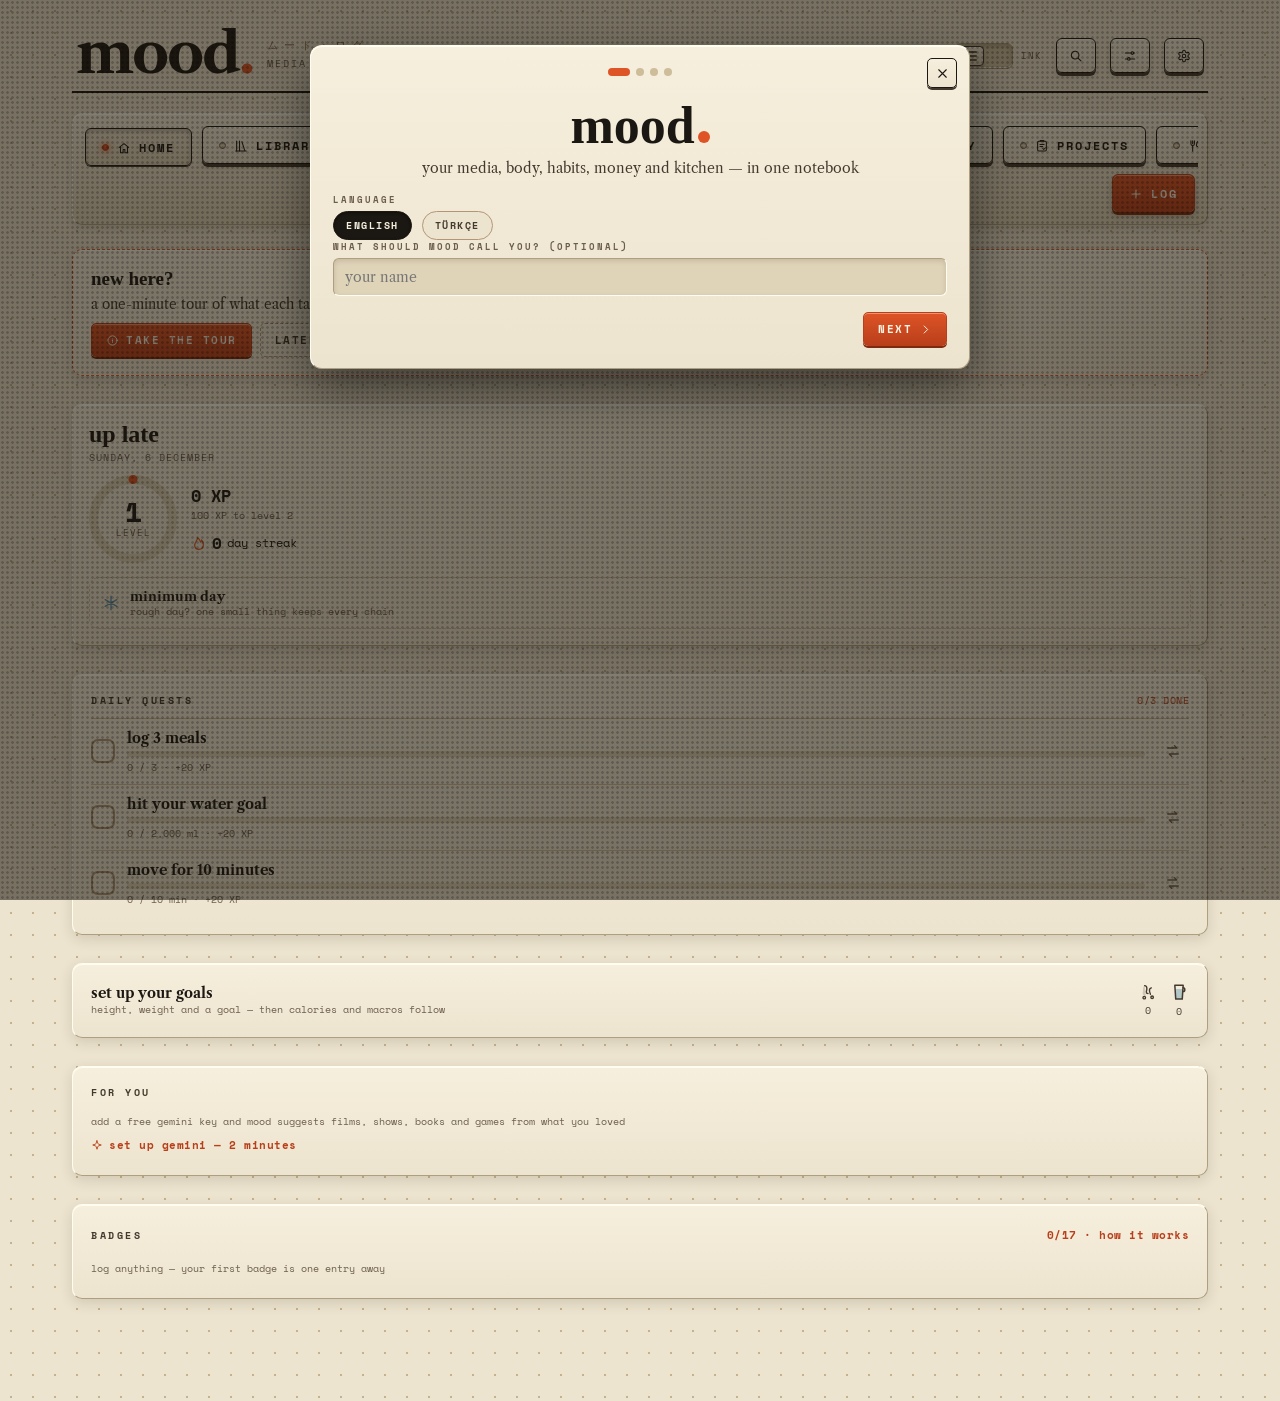
==== commit 07e9df2b: "mood 2.3: home & game layer, body, money, imports, gemini, sync, pc app - home tab with quests, xp, " ====
--- a/mood.html
+++ b/mood.html
@@ -5,9 +5,12 @@
 <meta name="viewport" content="width=device-width, initial-scale=1.0, viewport-fit=cover">
 <title>mood.</title>
 <link rel="icon" href="data:image/svg+xml,%3Csvg xmlns='http://www.w3.org/2000/svg' viewBox='0 0 32 32'%3E%3Crect width='32' height='32' rx='6' fill='%23EDE4CF'/%3E%3Ccircle cx='16' cy='20' r='6' fill='%23DE5426'/%3E%3C/svg%3E">
-<link rel="preconnect" href="https://fonts.googleapis.com">
-<link rel="preconnect" href="https://fonts.gstatic.com" crossorigin>
-<link href="https://fonts.googleapis.com/css2?family=Libre+Caslon+Text:ital,wght@0,400;0,700;1,400&family=Space+Mono:ital,wght@0,400;0,700;1,400&family=Caveat:wght@500;700&display=swap" rel="stylesheet">
+<!-- fonts ship with the app (fonts/ next to this file), so it looks right offline -->
+<link href="fonts/fonts.css" rel="stylesheet">
+<link rel="manifest" href="manifest.webmanifest">
+<meta name="theme-color" content="#EDE4CF">
+<link rel="icon" href="icons/icon-192.png">
+<script src="vendor/qrcode.min.js"></script>
 <style>
 /* ================================================================
    mood. — design system
@@ -29,30 +32,41 @@
   --ok:#6B7A4C; --bad:#A8452E;
 }
 [data-theme="ink"]{
-  --bg:#171310; --bg-hi:#231D16; --bg-lo:#100D0A; --bg-deep:#0B0908;
-  --ink:#EADDC2; --ink-2:#CDBFA2; --ink-3:#9A8B70;
-  --line:#3B3226; --dot:#403526;
-  --sepia:#B08A61; --sepia-2:#8A6F51; --sepia-3:#57472F;
-  --accent:#E86134; --accent-2:#C74A22; --accent-soft:rgba(232,97,52,.16);
-  --hl:#C9A83B; --hl-2:#A88A28;
-  --lcd-bg:#28301F; --lcd-bg2:#1E2517; --lcd-fg:#BEDC90; --lcd-dim:#55663D;
-  --wtr:#5E8B9C;
-  --pat:rgba(233,221,196,.07);
-  --bev-hi:#3D3426; --bev-lo:#000000; --screw:#5C4E38;
-  --shadow:rgba(0,0,0,.55); --shadow-soft:rgba(0,0,0,.3);
-  --card:#1F1A13; --overlay:rgba(5,3,2,.7);
-  --ok:#8A9A63; --bad:#C05A3E;
+  /* surfaces get lighter as they rise: page < card < raised (popups) — shadows barely read on dark */
+  --bg:#131211; --bg-hi:#1E1C1A; --bg-lo:#0E0D0C; --bg-deep:#0A0908;
+  --surface:#1C1A18; --surface-2:#262321; --edge:#34302C;
+  /* text: ~16:1 / ~10:1 / ~5.6:1 on the page — all pass WCAG AA */
+  --ink:#EEE8DF; --ink-2:#C9C0B4; --ink-3:#958C80;
+  --line:#2E2B28; --dot:#24221F;
+  --sepia:#BFA07D; --sepia-2:#73675A; --sepia-3:#3A342D;
+  /* accent: brighter for text/icons on dark; buttons use the deeper pair below */
+  --accent:#F08055; --accent-2:#D9663A; --accent-soft:rgba(240,128,85,.16);
+  --btn-acc:#BF4E27; --btn-acc-2:#A9431E;   /* white label ≥4.5:1 on both ends of the gradient */
+  --hl:#D9B64E; --hl-2:#B8962F;
+  --lcd-bg:#26301F; --lcd-bg2:#1C2416; --lcd-fg:#C4E39A; --lcd-dim:#5C7044;
+  --wtr:#6FA3B6;
+  --pat:rgba(255,255,255,.035);
+  --bev-hi:rgba(255,255,255,.06); --bev-lo:#0B0A09; --screw:#3D3832;
+  --shadow:rgba(0,0,0,.55); --shadow-soft:rgba(0,0,0,.32);
+  --card:#1A1816; --overlay:rgba(0,0,0,.66);
+  --ok:#93B87C; --bad:#E57A5E;
 }
 
 *{margin:0;padding:0;box-sizing:border-box}
+/* drawn check mark for css-only spots (habit dots, pill cells, episode boxes) — never a font glyph */
+:root{--check-mask:url("data:image/svg+xml,%3Csvg xmlns='http://www.w3.org/2000/svg' viewBox='0 0 24 24'%3E%3Cpath d='m5 12.5 4.5 4.5L19 7' fill='none' stroke='%23000' stroke-width='3.2' stroke-linecap='round' stroke-linejoin='round'/%3E%3C/svg%3E")}
+.ck-mask{-webkit-mask:var(--check-mask) center/72% no-repeat; mask:var(--check-mask) center/72% no-repeat; background:currentColor}
 html{-webkit-text-size-adjust:100%}
 body{
   font-family:'Libre Caslon Text', Georgia, serif;
   background-color:var(--bg);
   color:var(--ink);
   min-height:100vh;
+  overflow-x:hidden;   /* stray wide inputs must never make the page pan sideways */
   transition:background-color .35s, color .35s;
 }
+.input{min-width:0; max-width:100%}
+.grid2 > *{min-width:0}
 /* journal paper patterns — pick yours in settings */
 [data-pattern="dots"] body{background-image:radial-gradient(circle, var(--dot) 1px, transparent 1.4px); background-size:22px 22px}
 [data-pattern="grid"] body{background-image:linear-gradient(var(--pat) 1px, transparent 1px), linear-gradient(90deg, var(--pat) 1px, transparent 1px); background-size:30px 30px}
@@ -64,7 +78,7 @@
   background-image:url("data:image/svg+xml,%3Csvg xmlns='http://www.w3.org/2000/svg' width='260' height='260'%3E%3Cfilter id='n'%3E%3CfeTurbulence type='fractalNoise' baseFrequency='0.85' numOctaves='2' stitchTiles='stitch'/%3E%3C/filter%3E%3Crect width='260' height='260' filter='url(%23n)'/%3E%3C/svg%3E");
   opacity:.055; mix-blend-mode:multiply;
 }
-[data-theme="ink"] body::after{opacity:.09; mix-blend-mode:screen}
+[data-theme="ink"] body::after{display:none}
 
 ::selection{background:var(--accent); color:var(--bg-hi)}
 .mono{font-family:'Space Mono', 'Courier New', monospace}
@@ -80,7 +94,15 @@
 .masthead{
   display:flex; flex-wrap:nowrap; align-items:flex-end; justify-content:space-between; gap:14px;
   padding:10px 4px 14px; border-bottom:2px solid var(--ink); position:relative;
-}
+  background:var(--bg);   /* solid paper — the dot pattern must never run through the logo */
+}
+/* text that sits straight on the patterned page gets a solid paper backing */
+.month-head, .empty-state .hand, .empty-state .mono{background:var(--bg)}
+.month-head{padding:4px 2px; border-radius:6px}
+.section-label:not(.panel .section-label, .modal .section-label, .inset .section-label){
+  background:var(--bg); padding:5px 6px; margin-left:-6px; margin-right:-6px; border-radius:6px;
+}
+.chip:not(.on){background:var(--bg)}
 .mast-actions{display:flex; flex-wrap:nowrap; align-items:center; gap:14px; padding-bottom:4px; flex:none}
 .brand{display:flex; align-items:flex-end; gap:14px; min-width:0; flex:1; overflow:hidden}
 .brand h1{
@@ -129,6 +151,7 @@
 .tabrow .tki{display:inline-flex; width:20px; color:var(--ink-2); flex:none}
 .tabrow .tki svg{width:17px; height:17px}
 .tabrow .tn{flex:1; font-size:14px; font-weight:700}
+.tabrow .tab-mv{width:32px; height:30px; flex:none}
 .tabrow .fav{background:none; border:none; font-size:16px; line-height:1; color:var(--sepia-2); cursor:pointer; padding:2px 6px; flex:none}
 .tabrow .fav.on{color:var(--accent)}
 .tabrow .fav:disabled{opacity:.3; cursor:default}
@@ -276,7 +299,13 @@
   max-width:88vw; text-align:center; cursor:pointer;
 }
 #toast.show{transform:translateX(-50%) translateY(0); opacity:1; visibility:visible; pointer-events:auto}
-[data-theme="ink"] #toast{background:var(--sepia); color:#14100C}
+#toast{display:flex; align-items:center; gap:9px; text-align:left}
+#toast .t-ico{display:inline-flex; flex:none}
+#toast .t-ico svg{width:15px; height:15px}
+#toast.t-ok .t-ico{color:#9DC07F}
+#toast.t-warn .t-ico{color:#F08A6A}
+#toast.t-ai .t-ico{color:var(--hl)}
+#toast.t-info .t-ico{color:var(--sepia-2)}
 
 /* modal */
 .modal-overlay{
@@ -293,6 +322,20 @@
   animation:pop .18s cubic-bezier(.3,1.4,.6,1);
 }
 @keyframes pop{from{transform:translateY(14px) scale(.98); opacity:0}}
+/* confirm / text dialogs — a small card on their own layer above any open modal */
+.dlg-overlay{position:fixed; inset:0; z-index:1150; display:none; align-items:center; justify-content:center; padding:20px; background:var(--overlay)}
+.dlg-overlay.open{display:flex}
+.dlg{
+  width:min(380px, 100%); border-radius:14px; padding:20px 18px 16px;
+  background:var(--bg-hi); border:1px solid var(--bev-lo); box-shadow:0 18px 50px rgba(0,0,0,.4), inset 0 1px 0 var(--bev-hi);
+  animation:pop .16s cubic-bezier(.3,1.4,.6,1);
+}
+.dlg-title{font-size:19px; font-weight:700; line-height:1.25; letter-spacing:-.2px}
+.dlg-detail{font-family:'Space Mono',monospace; font-size:11px; line-height:1.55; color:var(--ink-3); margin-top:8px}
+.dlg-input{width:100%; margin-top:14px; font-size:16px}
+.dlg-actions{display:grid; grid-template-columns:1fr 1fr; gap:8px; margin-top:18px}
+.dlg-actions .btn{justify-content:center; padding:11px 8px}
+.btn.danger-solid{background:var(--bad); border-color:var(--bad); color:#FDF3E3; box-shadow:0 2px 0 rgba(0,0,0,.3)}
 .modal-close{
   position:absolute; top:12px; right:12px; z-index:5;
   width:30px;height:30px; border-radius:5px; border:1px solid var(--ink);
@@ -312,14 +355,88 @@
 hr.tear{border:none; border-top:2px dashed var(--line); margin:16px 0}
 
 /* ================= library ================= */
-.lib-tools{display:flex; gap:8px; align-items:center; flex-wrap:wrap; margin-bottom:18px}
-.lib-tools .search{flex:1; min-width:160px}
-.lib-grid{display:grid; grid-template-columns:repeat(auto-fill, minmax(148px,1fr)); gap:20px 16px}
+/* library filter — one bevelled tray: search well, type segments, status + sort selectors */
+.lib-filter{
+  display:flex; flex-direction:column; gap:7px; padding:7px; margin-bottom:20px; border-radius:12px;
+  background:linear-gradient(180deg, var(--bg-hi), var(--bg));
+  border:1px solid var(--bev-lo); border-top-color:var(--bev-hi); border-left-color:var(--bev-hi);
+  box-shadow:0 3px 10px var(--shadow-soft), inset 0 1px 0 var(--bev-hi);
+}
+.lf-search, .lf-sel, .lf-seg{
+  background:var(--bg-lo); border-radius:8px;
+  border:1px solid var(--bev-lo); border-bottom-color:var(--bev-hi); border-right-color:var(--bev-hi);
+  box-shadow:inset 0 2px 4px var(--shadow-soft);
+}
+.lf-search{display:flex; align-items:center; gap:8px; padding:0 11px; cursor:text}
+.lf-search svg{width:15px; height:15px; flex:none; color:var(--ink-3)}
+.lf-search input{flex:1; min-width:0; border:none; outline:none; background:transparent; padding:10px 0; font-size:15px; color:var(--ink)}
+.lf-search input::placeholder{color:var(--ink-3)}
+.lf-search:focus-within{border-color:var(--accent); box-shadow:inset 0 2px 4px var(--shadow-soft), 0 0 0 2px var(--accent-soft)}
+.lf-seg{display:flex; gap:2px; padding:3px}
+.lf-seg button{
+  flex:1; min-width:0; display:flex; flex-direction:column; align-items:center; gap:3px;
+  padding:7px 2px 6px; border:none; border-radius:6px; background:transparent; color:var(--ink-3);
+  font-family:'Space Mono',monospace; font-size:9px; font-weight:700; letter-spacing:.8px; text-transform:uppercase;
+  transition:background .15s, color .15s;
+}
+.lf-seg button svg{width:16px; height:16px}
+.lf-seg button span{white-space:nowrap; overflow:hidden; text-overflow:ellipsis; max-width:100%}
+.lf-seg button.on{
+  background:linear-gradient(180deg, var(--bg-hi), var(--bg)); color:var(--ink);
+  box-shadow:0 1px 0 var(--bev-hi) inset, 0 1px 3px var(--shadow);
+}
+.lf-seg button.on svg{color:var(--accent)}
+.lf-row{display:grid; grid-template-columns:minmax(0,1.3fr) minmax(0,1fr) 36px 36px; gap:6px}   /* status labels ("in progress") run longer than sort ones */
+.lf-row > *{min-width:0}
+.lf-sel select{text-overflow:ellipsis; white-space:nowrap; overflow:hidden}
+@media (max-width:400px){ .lf-sel{padding:0 17px 0 7px; gap:4px} .lf-sel select{letter-spacing:.3px; font-size:10px} .lf-sel::after{right:7px; width:5px; height:5px} .lf-row{gap:6px} }
+@media (max-width:370px){ .lf-row > .lf-sel:nth-child(2) > svg{display:none} }   /* 360px androids: the sort arrows go first, the status icon stays */
+@media (max-width:349px){ .lf-sel > svg{display:none} }
+.lf-view{border-radius:8px; border:1px solid var(--bev-lo); background:var(--bg-lo); box-shadow:inset 0 2px 4px var(--shadow-soft); color:var(--ink-2); display:flex; align-items:center; justify-content:center}
+.lf-view svg{width:17px; height:17px}
+[data-theme="ink"] .lf-view{background:#121110; border-color:var(--edge)}
+/* library list view */
+.lib-list{display:flex; flex-direction:column; border-radius:12px; overflow:hidden; background:var(--bg-hi); border:1px solid var(--line); box-shadow:0 3px 10px var(--shadow-soft)}
+[data-theme="ink"] .lib-list{background:var(--surface); border-color:var(--edge)}
+.ll-row{display:grid; grid-template-columns:44px minmax(0,1fr) auto; gap:12px; align-items:center; padding:10px 12px; border:none; border-bottom:1px solid var(--line); background:none; text-align:left; color:inherit; cursor:pointer}
+.ll-row:last-child{border-bottom:none}
+.ll-row:active{background:var(--bg-lo)}
+.ll-cover{aspect-ratio:2/3; border-radius:4px; overflow:hidden; border:1px solid var(--ink-2); display:block; background:repeating-linear-gradient(45deg, var(--bg-lo) 0 6px, var(--bg) 6px 12px)}
+.ll-cover img{width:100%; height:100%; object-fit:cover; display:block}
+.ll-cover .ph{display:flex; width:100%; height:100%; align-items:center; justify-content:center; color:var(--sepia)}
+.ll-cover .ph svg{width:16px; height:16px}
+.ll-main{display:flex; flex-direction:column; gap:4px; min-width:0}
+.ll-t{font-weight:700; font-size:15px; line-height:1.2; white-space:nowrap; overflow:hidden; text-overflow:ellipsis}
+.ll-s{display:flex; align-items:center; gap:5px; font-family:'Space Mono',monospace; font-size:10px; color:var(--ink-3); min-width:0}
+.ll-s svg{width:11px; height:11px; flex:none}
+.ll-s span{white-space:nowrap; overflow:hidden; text-overflow:ellipsis}
+.ll-prog{display:block; height:4px; max-width:140px; border-radius:2px; background:var(--bg-lo); overflow:hidden}
+.ll-prog i{display:block; height:100%; background:var(--accent)}
+.ll-side{display:flex; flex-direction:column; align-items:flex-end; gap:5px}
+.ll-side .st-pill{padding:4px; border-radius:50%}
+.ll-side .st-pill svg{width:11px; height:11px}
+.ll-rate{display:flex; align-items:center; gap:3px; font-family:'Space Mono',monospace; font-size:10.5px; font-weight:700; color:var(--ink-2)}
+.ll-rate svg{width:11px; height:11px; fill:var(--accent); color:var(--accent)}
+.lf-sel{position:relative; display:flex; align-items:center; gap:7px; padding:0 28px 0 10px; color:var(--ink-3)}
+.lf-sel svg{width:14px; height:14px; flex:none}
+.lf-sel.set{color:var(--accent)}
+.lf-sel select{
+  flex:1; min-width:0; appearance:none; -webkit-appearance:none; border:none; outline:none; background:transparent;
+  padding:9px 0; color:var(--ink); font-family:'Space Mono',monospace; font-size:10.5px; font-weight:700;
+  letter-spacing:.8px; text-transform:uppercase; cursor:pointer;
+}
+.lf-sel::after{
+  content:''; position:absolute; right:11px; top:50%; width:6px; height:6px; margin-top:-5px; pointer-events:none;
+  border-right:1.6px solid var(--ink-3); border-bottom:1.6px solid var(--ink-3); transform:rotate(45deg);
+}
+[data-theme="ink"] .lf-sel select option{background:var(--bg-hi)}
+.lib-grid{display:grid; grid-template-columns:repeat(auto-fill, minmax(148px,1fr)); gap:32px 16px}
 .media-card{position:relative; cursor:pointer; transition:transform .12s}
 .media-card:hover{transform:translateY(-3px) rotate(-.4deg)}
 .media-card .cover{
   position:relative; aspect-ratio:2/3; border-radius:4px; overflow:hidden;
-  background:var(--bg-lo); border:1px solid var(--ink-2);
+  background:repeating-linear-gradient(45deg, var(--bg-lo) 0 12px, var(--bg) 12px 24px);  /* shows while a slow cover loads */
+  border:1px solid var(--ink-2);
   box-shadow:3px 4px 0 var(--shadow-soft), 0 1px 0 var(--bev-hi);
 }
 .media-card .cover img{width:100%; height:100%; object-fit:cover; display:block; filter:sepia(.14) contrast(1.03) saturate(.92)}
@@ -330,35 +447,61 @@
 .media-card .cover .ph .init{font-size:44px; font-weight:700; font-family:'Libre Caslon Text',serif}
 .media-card .cover .ph svg{width:26px;height:26px;opacity:.7}
 .media-card .tape{
-  position:absolute; top:-7px; left:50%; transform:translateX(-50%) rotate(-2.5deg); z-index:2;
-  width:64px; height:16px; background:var(--sepia-2); opacity:.5; border-radius:1px;
+  position:absolute; top:-6px; left:50%; transform:translateX(-50%) rotate(-2.5deg); z-index:2;
+  width:50px; height:13px; background:var(--sepia-2); opacity:.5; border-radius:1px;
   box-shadow:0 1px 2px var(--shadow-soft);
 }
 .media-card .sig-badge{
-  position:absolute; top:6px; right:6px; z-index:2;
+  position:absolute; top:5px; right:5px; z-index:2;
   font-family:'Space Mono',monospace; font-size:12px; font-weight:700; line-height:1;
   background:var(--bg-hi); color:var(--ink); border:1px solid var(--ink);
-  width:22px;height:22px; display:flex;align-items:center;justify-content:center; border-radius:3px;
+  width:18px;height:18px; display:flex;align-items:center;justify-content:center; border-radius:3px;
   box-shadow:1px 2px 0 var(--shadow);
 }
-.media-card .sig-badge.done{background:var(--ink); color:var(--bg-hi)}
-.media-card .sig-badge.active{color:var(--accent); border-color:var(--accent)}
-.media-card .meta{padding:8px 2px 0}
-.media-card .meta .t{font-size:13.5px; font-weight:700; line-height:1.25; display:-webkit-box; -webkit-line-clamp:2; -webkit-box-orient:vertical; overflow:hidden}
+.media-card .sig-badge svg{width:10px; height:10px}
+.media-card .sig-badge.planned{color:var(--ink-2)}
+.media-card .sig-badge.active{background:var(--accent); color:#FDF3E3; border-color:var(--accent-2)}
+.media-card .sig-badge.done{background:var(--ok); color:#FDF3E3; border-color:var(--ok)}
+.media-card .sig-badge.dropped{color:var(--ink-3); border-color:var(--ink-3); opacity:.85}
+/* status pill (entry detail) — same icon + colour language as the cover badges */
+.st-pill{display:inline-flex; align-items:center; gap:5px; padding:2px 8px 2px 6px; border-radius:10px; border:1px solid currentColor; font-weight:700}
+.st-pill svg{width:11px; height:11px}
+.st-pill.planned{color:var(--ink-2)}
+.st-pill.active{color:var(--accent)}
+.st-pill.done{color:var(--ok)}
+.st-pill.dropped{color:var(--ink-3)}
+/* cards in a row share one height; title always reserves two lines and the progress bar
+   sits on the bottom edge, so years, stars and bars line up across the row */
+.media-card{display:flex; flex-direction:column}
+.media-card .meta{padding:8px 2px 0; flex:1; display:flex; flex-direction:column}
+.media-card .meta .t{font-size:13.5px; font-weight:700; line-height:1.25; min-height:2.5em; display:-webkit-box; -webkit-line-clamp:2; -webkit-box-orient:vertical; overflow:hidden}
+/* order: progress → title → stars → year; empty slots keep their height so rows stay aligned */
+.media-card .meta .prog{margin:0 0 8px}
+.media-card .meta .prog.empty{visibility:hidden}
+.media-card .meta .mini-stars{min-height:13px; margin:3px 0 1px; display:flex; align-items:center}
+.media-card .meta .y{margin-top:2px}
 .media-card .meta .y{font-family:'Space Mono',monospace; font-size:10px; letter-spacing:1px; color:var(--ink-3); margin-top:3px; display:flex; align-items:center; gap:6px}
 .media-card .meta .y svg{width:11px;height:11px;opacity:.7}
 .media-card .prog{height:5px; margin-top:6px; border-radius:3px; background:var(--bg-lo); box-shadow:inset 0 1px 2px var(--shadow-soft); overflow:hidden}
 .media-card .prog i{display:block; height:100%; background:var(--accent)}
+.cover-hunt{
+  display:flex; align-items:center; gap:8px; width:100%; margin:-4px 0 18px; padding:9px 12px;
+  background:var(--bg-hi); border:1px dashed var(--sepia-2); border-radius:8px; text-align:left;
+  font-family:'Space Mono',monospace; font-size:10.5px; letter-spacing:.5px; color:var(--ink-2);
+}
+.cover-hunt svg{width:14px; height:14px; flex:none; color:var(--accent)}
+.cover-hunt b{color:var(--accent)}
 .empty-state{text-align:center; padding:70px 20px; color:var(--ink-3)}
 .empty-state .hand{font-size:30px; color:var(--sepia); transform:rotate(-2deg); display:inline-block}
 .empty-state .mono{font-size:10px; letter-spacing:2px; text-transform:uppercase; margin-top:10px; display:block}
 
 /* ================= calendar (shared month shell) ================= */
-.month-head{display:flex; align-items:center; justify-content:space-between; gap:12px; margin-bottom:14px; flex-wrap:wrap}
-.month-title{display:flex; align-items:baseline; gap:10px}
-.month-title .m{font-size:clamp(26px,4vw,38px); font-weight:700; letter-spacing:1px; text-transform:uppercase}
-.month-title .y{font-family:'Caveat',cursive; font-size:clamp(22px,3vw,30px); color:var(--accent); transform:rotate(-3deg)}
-.nav-keys{display:flex; gap:8px}
+/* title and month buttons always share one line — long names (ağustos, september) shrink instead of pushing the buttons down */
+.month-head{display:flex; align-items:center; justify-content:space-between; gap:10px; margin-bottom:14px; flex-wrap:nowrap}
+.month-title{display:flex; align-items:baseline; gap:8px; min-width:0; flex:1 1 auto}
+.month-title .m{font-size:clamp(26px,4vw,38px); font-weight:700; letter-spacing:1px; text-transform:uppercase; white-space:nowrap; overflow:hidden; text-overflow:ellipsis; min-width:0}
+.month-title .y{font-family:'Caveat',cursive; font-size:clamp(22px,3vw,30px); color:var(--accent); transform:rotate(-3deg); flex:none}
+.nav-keys{display:flex; gap:8px; flex:none}
 .cal-wrap{overflow-x:auto}
 .cal{min-width:660px}
 .cal-dow{display:grid; grid-template-columns:repeat(7,1fr); border-bottom:2px solid var(--ink); margin-bottom:2px}
@@ -398,6 +541,44 @@
 }
 .cal-rail.ongoing{background-image:repeating-linear-gradient(90deg, transparent 0 7px, rgba(246,239,221,.5) 7px 10px)}
 .cal-rail:hover{filter:brightness(1.12); height:6px}
+
+/* media calendar — compact month (fits a phone, no sideways scroll) + agenda */
+.mc-panel{padding:12px 10px 10px}
+.mc-grid{display:grid; grid-template-columns:repeat(7, minmax(0,1fr)); gap:3px}
+.mc-dow{font-family:'Space Mono',monospace; font-size:9.5px; font-weight:700; letter-spacing:1px; color:var(--ink-3); text-align:center; padding:2px 0 6px}
+.mc-day{aspect-ratio:1/1.05; min-width:0; border:1px solid transparent; border-radius:8px; background:transparent; padding:4px 0 3px;
+  display:flex; flex-direction:column; align-items:center; justify-content:space-between; color:var(--ink-2)}
+.mc-day.out{visibility:hidden}
+.mc-day .n{font-family:'Space Mono',monospace; font-size:12px; line-height:1.4; width:24px; height:20px; border-radius:6px; display:flex; align-items:center; justify-content:center}
+.mc-day .dots{display:flex; gap:2px; align-items:center; min-height:7px}
+.mc-day .dots i{width:6px; height:6px; border-radius:50%; box-shadow:0 0 0 1px var(--bg-hi)}
+.mc-day .dots b{font-family:'Space Mono',monospace; font-size:7.5px; color:var(--ink-3); margin-left:1px}
+.mc-day.has{background:var(--bg-lo)}
+.mc-day.has .n{font-weight:700; color:var(--ink)}
+.mc-day.today .n{background:var(--accent); color:#FDF3E3; font-weight:700}
+.mc-day.sel{border-color:var(--ink); background:var(--bg-hi); box-shadow:0 2px 0 var(--ink-2)}
+.mc-stats{display:flex; justify-content:center; gap:18px; margin-top:10px; padding-top:8px; border-top:1px dashed var(--line);
+  font-family:'Space Mono',monospace; font-size:10px; color:var(--ink-3)}
+.mc-stats b{color:var(--ink); font-size:12px}
+.ag-panel{margin-top:14px; padding:12px 14px 6px}
+.ag-head{display:flex; align-items:baseline; gap:8px; padding-bottom:8px; border-bottom:1px solid var(--line)}
+.ag-head b{font-size:18px}
+.ag-head span{font-family:'Space Mono',monospace; font-size:10.5px; color:var(--ink-3)}
+.ag-head .dt-link{margin-left:auto}
+.ag-row{display:grid; grid-template-columns:36px minmax(0,1fr) auto; gap:12px; align-items:center; width:100%; padding:10px 0;
+  border:none; border-bottom:1px dashed var(--line); background:none; text-align:left; color:inherit; cursor:pointer}
+.ag-row:last-child{border-bottom:none}
+.ag-cover{aspect-ratio:2/3; border-radius:3px; overflow:hidden; border:1px solid var(--ink-2); background:var(--bg-lo); display:block}
+.ag-cover img{width:100%; height:100%; object-fit:cover; display:block}
+.ag-cover .ph{display:flex; width:100%; height:100%; align-items:center; justify-content:center; color:var(--sepia)}
+.ag-cover .ph svg{width:14px; height:14px}
+.ag-main{display:flex; flex-direction:column; gap:3px; min-width:0}
+.ag-t{font-weight:700; font-size:14.5px; white-space:nowrap; overflow:hidden; text-overflow:ellipsis}
+.ag-w{display:flex; align-items:center; gap:6px; font-family:'Space Mono',monospace; font-size:10.5px; color:var(--ink-2); white-space:nowrap; overflow:hidden; text-overflow:ellipsis}
+.ag-w i{width:7px; height:7px; border-radius:50%; flex:none}
+.ag-row .st-pill{padding:4px; border-radius:50%}
+.ag-row .st-pill svg{width:11px; height:11px}
+.ag-empty{font-family:'Space Mono',monospace; font-size:10.5px; color:var(--ink-3); padding:16px 0 12px; text-align:center}
 
 /* ================= vitals: water + sleep + pills ================= */
 .vitals{display:grid; grid-template-columns:1fr 1fr; gap:16px; margin-top:16px}
@@ -431,9 +612,9 @@
 .pcell.na{border-color:transparent; background:transparent; cursor:default}
 .pcell.na::before{content:'·'; color:var(--sepia-2)}
 .pcell.taken{border:1.6px solid var(--ok)}
-.pcell.taken::after{content:'✓'; position:absolute; right:3px; bottom:1px; font-family:'Space Mono',monospace; font-size:9px; font-weight:700; color:var(--ok)}
+.pcell.taken::after{content:''; position:absolute; right:3px; bottom:3px; width:9px; height:9px; background:var(--ok); -webkit-mask:var(--check-mask) center/100% no-repeat; mask:var(--check-mask) center/100% no-repeat}
 .pcell.partial{border-style:solid}
-.pcell.partial::after{content:'…'; position:absolute; right:3px; bottom:1px; font-family:'Space Mono',monospace; font-size:9px; font-weight:700; color:var(--accent)}
+.pcell.partial::after{content:''; position:absolute; right:4px; bottom:5px; width:8px; height:2px; border-radius:1px; background:var(--accent)}
 .pcell.tdy{box-shadow:0 0 0 2px var(--accent-soft)}
 .shape-tiles{display:flex; gap:8px; flex-wrap:wrap}
 .shape-tiles .stile{width:46px; height:46px; display:flex; align-items:center; justify-content:center; border:1px solid var(--line); border-radius:9px; cursor:pointer; background:var(--card)}
@@ -443,6 +624,44 @@
 .swatches .sw2.on{border-color:var(--ink)}
 .wd-chips{display:flex; gap:5px; flex-wrap:wrap}
 .wd-chips .chip{padding:6px 10px}
+.pillbox-wrap{position:relative; width:min(390px, 100%); margin:4px auto 0}
+.pillbox{display:block; width:100%; filter:drop-shadow(0 3px 5px var(--shadow-soft))}
+.pillbox [data-slot]:hover{filter:brightness(1.04)}
+#pill3dc{position:absolute; inset:0; width:100%; height:100%; pointer-events:none; z-index:2}
+.pillbox-sub{display:flex; flex-direction:column; align-items:center; gap:2px; margin-top:6px}
+/* frosted glass lid — hinged at the left, swings open in 3d on tap */
+.pill-lid{
+  position:absolute; left:50%; top:50.1%; width:79.5%; aspect-ratio:1;
+  transform:translate(-50%,-50%); transform-origin:6% 50%;
+  border-radius:50%; cursor:pointer; z-index:3;
+  background:
+    radial-gradient(120% 90% at 32% 24%, rgba(255,255,255,.36), rgba(255,255,255,.09) 45%, rgba(255,255,255,.03) 72%),
+    linear-gradient(155deg, rgba(255,255,255,.15), rgba(185,196,201,.06));
+  border:1.5px solid rgba(255,255,255,.6);
+  box-shadow:inset 0 1px 10px rgba(255,255,255,.28), inset 0 -8px 16px rgba(28,32,34,.14), 0 2px 7px rgba(18,20,22,.2);
+  backdrop-filter:blur(1.8px) saturate(.9);
+  -webkit-backdrop-filter:blur(1.8px) saturate(.9);
+  transition:transform .65s cubic-bezier(.42,1.25,.4,1), opacity .5s;
+}
+.pill-lid::before{
+  content:''; position:absolute; left:13%; top:9%; width:36%; height:22%; border-radius:50%;
+  background:linear-gradient(rgba(255,255,255,.5), rgba(255,255,255,0)); transform:rotate(-24deg);
+}
+.pill-lid::after{
+  content:''; position:absolute; right:5.5%; top:46%; width:11px; height:11px; border-radius:50%;
+  background:linear-gradient(145deg, #F2F4F5, #9CA1A3); box-shadow:0 1px 2px rgba(0,0,0,.35), inset 0 1px 0 #fff;
+}
+.pill-lid.open{
+  transform:translate(-50%,-50%) perspective(1100px) rotateY(-107deg);
+  opacity:.3; pointer-events:none;
+}
+.pill-latch{
+  position:absolute; right:1.5%; top:5%; z-index:4; width:34px; height:34px; border-radius:50%;
+  border:1px solid var(--ink-2); background:linear-gradient(160deg, #EFF1F2, #A8ADAF);
+  box-shadow:0 2px 0 var(--ink-2), inset 0 1px 0 #fff; cursor:pointer;
+  font-family:'Space Mono',monospace; font-size:12px; font-weight:700; color:#3B3E40; line-height:1;
+}
+.pill-latch:active{transform:translateY(2px); box-shadow:none}
 
 /* ================= projects ================= */
 .proj-card{margin-bottom:14px}
@@ -456,14 +675,686 @@
 .ep:hover .tdel{opacity:1}
 .proj-notes{font-family:'Caveat',cursive; font-size:17px; color:var(--sepia); margin-top:6px}
 
+/* ================= body: today, meals, training, stats ================= */
+.b-today{padding:12px 14px 14px}
+.b-dayhead{display:flex; align-items:center; justify-content:space-between; gap:8px; margin-bottom:8px}
+.b-dayhead b{font-size:17px}
+.b-dayhead .ly-btn{width:34px; height:30px}
+.b-ringrow{display:grid; grid-template-columns:132px minmax(0,1fr); gap:16px; align-items:center}
+.b-ring{position:relative; width:132px; height:132px}
+.b-ring .ring{width:100%; height:100%}
+.b-ringtxt{position:absolute; inset:0; display:flex; flex-direction:column; align-items:center; justify-content:center}
+.b-ringtxt b{font-family:'Space Mono',monospace; font-size:24px; line-height:1}
+.b-ringtxt span{font-family:'Space Mono',monospace; font-size:9.5px; letter-spacing:1px; text-transform:uppercase; color:var(--ink-3); margin-top:4px}
+.b-eq{display:flex; flex-direction:column; gap:6px}
+.b-eq div{display:flex; justify-content:space-between; gap:8px; font-family:'Space Mono',monospace; font-size:11px; padding-bottom:5px; border-bottom:1px dashed var(--line)}
+.b-eq div:last-child{border-bottom:none}
+.b-eq span{color:var(--ink-3)}
+.b-macros{display:grid; grid-template-columns:repeat(3,minmax(0,1fr)); gap:10px; margin-top:14px}
+.b-mh{display:flex; flex-direction:column; gap:2px; font-family:'Space Mono',monospace}
+.b-mh span{font-size:9px; letter-spacing:1px; text-transform:uppercase; color:var(--ink-3)}
+.b-mh b{font-size:14px}
+.b-mh em{font-style:normal; font-weight:400; font-size:10px; color:var(--ink-3)}
+.b-mbar{height:6px; border-radius:3px; background:var(--bg-lo); overflow:hidden; margin-top:4px}
+.b-mbar i{display:block; height:100%; border-radius:3px}
+.b-macro.p .b-mbar i{background:var(--accent)}
+.b-macro.c .b-mbar i{background:var(--hl-2)}
+.b-macro.f .b-mbar i{background:var(--wtr)}
+.b-setup{display:flex; gap:12px; align-items:center; width:100%; padding:14px; border-radius:10px; border:1.5px dashed var(--accent); background:var(--accent-soft); color:inherit; text-align:left}
+.b-setup svg{width:26px; height:26px; color:var(--accent); flex:none}
+.b-setup b{display:block; font-size:15px}
+.b-setup em{display:block; font-style:normal; font-family:'Space Mono',monospace; font-size:10px; color:var(--ink-3); margin-top:3px}
+.b-chips{display:flex; flex-wrap:wrap; gap:6px; margin-top:12px}
+.b-chip{display:inline-flex; align-items:center; gap:5px; padding:5px 10px; border-radius:14px; background:var(--bg-lo); font-family:'Space Mono',monospace; font-size:11px; font-weight:700}
+.b-chip svg{width:14px; height:14px; color:var(--ink-3)}
+.b-chip em{font-style:normal; font-weight:400; color:var(--ink-3)}
+.b-tip{display:flex; gap:8px; align-items:flex-start; margin-top:12px; padding:10px; border-radius:8px; background:var(--bg); border:1px solid var(--line); font-size:13px; line-height:1.4}
+.b-tip svg{width:15px; height:15px; color:var(--hl-2); flex:none; margin-top:2px}
+.b-tip span{flex:1}
+.b-meals, .b-train, .b-stats{padding:12px 14px 12px}
+.b-slot{padding:6px 0 8px; border-bottom:1px dashed var(--line)}
+.b-slot:last-child{border-bottom:none}
+.b-slot-h{display:flex; align-items:center; gap:8px}
+.b-slot-h b{font-size:15px; text-transform:capitalize}
+.b-slot-h span{font-family:'Space Mono',monospace; font-size:10.5px; color:var(--ink-3); margin-right:auto}
+.b-add{width:30px; height:30px; border-radius:50%; border:1px solid var(--accent); background:var(--accent-soft); color:var(--accent); display:flex; align-items:center; justify-content:center; padding:0}
+.b-add svg{width:15px; height:15px}
+.b-food{display:flex; justify-content:space-between; align-items:baseline; gap:10px; width:100%; padding:7px 2px 4px; border:none; background:none; color:inherit; text-align:left}
+.b-fn{min-width:0; font-size:14px; overflow:hidden; text-overflow:ellipsis; white-space:nowrap}
+.b-fn em{font-style:normal; font-family:'Space Mono',monospace; font-size:10px; color:var(--ink-3); margin-left:6px}
+.b-fm{font-family:'Space Mono',monospace; font-size:10.5px; color:var(--ink-2); white-space:nowrap}
+.b-work{display:grid; grid-template-columns:30px minmax(0,1fr) auto; gap:10px; align-items:center; width:100%; padding:8px 0; border:none; border-bottom:1px dashed var(--line); background:none; color:inherit; text-align:left}
+.b-wi{width:30px; height:30px; border-radius:8px; background:var(--accent-soft); color:var(--accent); display:flex; align-items:center; justify-content:center}
+.b-wi svg{width:16px; height:16px}
+.b-wn b{display:block; font-size:14px; text-transform:capitalize}
+.b-wn em{font-style:normal; font-family:'Space Mono',monospace; font-size:10px; color:var(--ink-3)}
+.b-wk{font-family:'Space Mono',monospace; font-size:11px; font-weight:700}
+.b-btns{display:flex; gap:8px; flex-wrap:wrap; margin-top:10px}
+.b-prs{display:flex; flex-wrap:wrap; gap:6px; align-items:center; margin-top:10px; font-family:'Space Mono',monospace; font-size:10px; color:var(--ink-3)}
+.b-prs em{font-style:normal; padding:3px 8px; border-radius:10px; border:1px solid var(--line); color:var(--ink-2)}
+.b-statrow{display:grid; grid-template-columns:repeat(3,minmax(0,1fr)); gap:8px; margin-bottom:10px}
+.b-statrow div{display:flex; flex-direction:column; gap:2px; padding:9px 8px; border-radius:8px; background:var(--bg-lo)}
+.b-statrow span{font-family:'Space Mono',monospace; font-size:9px; letter-spacing:1px; text-transform:uppercase; color:var(--ink-3)}
+.b-statrow b{font-family:'Space Mono',monospace; font-size:16px}
+.b-statrow em{font-style:normal; font-size:11px; color:var(--ink-3)}
+.b-wchart{width:100%; height:auto; display:block; margin:4px 0}
+.b-goalline{font-family:'Space Mono',monospace; font-size:10.5px; color:var(--ok); margin-top:2px}
+.b-fine{font-family:'Space Mono',monospace; font-size:9.5px; color:var(--ink-3); margin-top:8px; line-height:1.5}
+.b-ftabs{margin:2px 6px 8px}
+.b-ftabs button{padding:8px 2px; font-size:9px}
+.b-wide{width:100%; justify-content:center; padding:12px}
+.b-three{display:grid; grid-template-columns:repeat(3,minmax(0,1fr)); gap:8px}
+.b-parsed{display:flex; flex-direction:column; gap:8px}
+.b-prow{display:grid; grid-template-columns:minmax(0,1.6fr) minmax(0,1fr) 70px 24px; gap:6px; align-items:center}
+.b-prow .b-pm{grid-column:1 / -1; font-family:'Space Mono',monospace; font-size:10px; color:var(--ink-3); margin-top:-3px}
+.b-prow .input{padding:7px 8px; font-size:14px}
+.b-types{display:flex; flex-wrap:wrap; gap:6px}
+.b-sets{display:flex; flex-direction:column; gap:6px}
+.b-set{display:grid; grid-template-columns:minmax(0,1fr) 62px 66px 24px; gap:6px; align-items:center}
+.b-set .input{padding:7px 8px; font-size:14px}
+.b-idea{display:flex; flex-direction:column; gap:6px; padding:10px; border-radius:8px; background:var(--bg-lo); margin-bottom:8px}
+.b-idea > b{font-size:15px}
+.b-iex{display:flex; flex-wrap:wrap; justify-content:space-between; gap:2px 8px; padding:5px 0; border-bottom:1px dashed var(--line); font-size:13.5px}
+.b-iex em{font-style:normal; font-family:'Space Mono',monospace; font-size:10.5px; color:var(--ink-2)}
+.b-iex small{flex-basis:100%; font-family:'Caveat',cursive; font-size:15px; color:var(--sepia)}
+.b-recent{display:flex; flex-direction:column}
+.b-recent div{display:grid; grid-template-columns:minmax(0,1fr) auto 24px; gap:8px; align-items:center; padding:5px 0; border-bottom:1px dashed var(--line); font-family:'Space Mono',monospace; font-size:11px}
+@media (max-width:380px){ .b-ringrow{grid-template-columns:112px minmax(0,1fr); gap:12px} .b-ring{width:112px; height:112px} .b-ringtxt b{font-size:20px} }
+
+
+/* pills: header + weekly cards */
+.pl-top{display:flex; gap:8px; align-items:stretch; margin-bottom:10px}
+.pl-seg{flex:1}
+.pl-seg button{padding:9px 4px; font-size:10px}
+.pl-top .btn{flex:none}
+.pl-weeknav{display:flex; align-items:center; gap:8px; margin-bottom:10px}
+.pl-weeknav b{flex:1; text-align:center; font-family:'Space Mono',monospace; font-size:12px}
+.pl-weeknav .ly-btn{width:34px; height:30px}
+.pw-sum{display:grid; grid-template-columns:auto 1fr auto; gap:4px 10px; align-items:center; padding:10px 12px; border-radius:10px; background:var(--bg-lo); margin-bottom:10px; font-family:'Space Mono',monospace}
+.pw-sum span{font-size:9.5px; letter-spacing:1px; text-transform:uppercase; color:var(--ink-3)}
+.pw-sum .b-mbar{margin:0} .pw-sum .b-mbar i{background:var(--ok)}
+.pw-sum b{font-size:15px}
+.pw-sum em{grid-column:1 / -1; font-style:normal; font-size:10px; color:var(--ink-3)}
+.pw-days, .pw-row{display:grid; grid-template-columns:repeat(7, minmax(0,1fr)); gap:6px}
+.pw-days{padding:0 10px; margin-bottom:6px}
+.pw-days span{display:flex; flex-direction:column; align-items:center; font-family:'Space Mono',monospace; font-size:9px; color:var(--ink-3); text-transform:uppercase}
+.pw-days b{font-size:11px; color:var(--ink-2)}
+.pw-days .today, .pw-days .today b{color:var(--accent)}
+.pw-card{border:1px solid var(--line); border-radius:12px; padding:8px 10px 10px; margin-bottom:8px; background:var(--bg-hi)}
+[data-theme="ink"] .pw-card{background:var(--surface); border-color:var(--edge)}
+.pw-head{display:flex; align-items:center; gap:10px; width:100%; padding:2px 0 8px; border:none; background:none; color:inherit; text-align:left}
+.pw-name{flex:1; min-width:0; display:flex; flex-direction:column}
+.pw-name b{font-size:14.5px; white-space:nowrap; overflow:hidden; text-overflow:ellipsis}
+.pw-name em{font-style:normal; font-family:'Space Mono',monospace; font-size:10px; color:var(--ink-3)}
+.pw-rate{font-family:'Space Mono',monospace; font-size:11px; font-weight:700; padding:3px 8px; border-radius:10px; border:1px solid var(--sepia-2); color:var(--ink-2)}
+.pw-rate.ok{border-color:var(--ok); color:var(--ok)}
+.pw-c{aspect-ratio:1; max-height:42px; width:100%; border-radius:50%; border:1.6px solid var(--line); background:transparent; padding:0; display:flex; align-items:center; justify-content:center; color:#fff; justify-self:center}
+.pw-c svg{width:14px; height:14px; stroke-width:3}
+.pw-c small{font-family:'Space Mono',monospace; font-size:8.5px; font-weight:700; color:var(--ink)}
+.pw-c.taken{background:var(--pc); border-color:var(--pc)}
+.pw-c.partial{border-color:var(--pc); background:linear-gradient(90deg, color-mix(in srgb, var(--pc) 35%, transparent) 50%, transparent 50%)}
+.pw-c.missed{border-color:var(--bad); border-style:dashed}
+.pw-c.due{border-color:var(--accent); box-shadow:0 0 0 3px var(--accent-soft)}
+.pw-c.future{opacity:.5}
+.pw-c.na{border:none; position:relative}
+.pw-c.na::after{content:''; width:4px; height:4px; border-radius:50%; background:var(--sepia-2)}
+/* body stats: weight + gauges */
+.b-weight{display:flex; align-items:flex-end; justify-content:space-between; gap:10px; margin-bottom:4px}
+.b-weight > div:first-child b{font-family:'Space Mono',monospace; font-size:30px; line-height:1}
+.b-weight > div:first-child b em{font-style:normal; font-size:14px; color:var(--ink-3)}
+.b-weight > div:first-child span{display:block; font-family:'Space Mono',monospace; font-size:10px; color:var(--ink-3); margin-top:4px}
+.b-trend{text-align:right; font-family:'Space Mono',monospace}
+.b-trend span{display:block; font-size:9px; letter-spacing:1px; text-transform:uppercase; color:var(--ink-3)}
+.b-trend b{font-size:13px; color:var(--accent)}
+.b-gauges{display:grid; grid-template-columns:1fr; gap:12px; margin:12px 0 4px}
+.b-gh{display:flex; align-items:baseline; gap:8px; margin-bottom:6px}
+.b-gh span{font-family:'Space Mono',monospace; font-size:9.5px; letter-spacing:1px; text-transform:uppercase; color:var(--ink-3); min-width:70px}
+.b-gh b{font-family:'Space Mono',monospace; font-size:15px}
+.b-gh em{font-style:normal; font-size:12px; color:var(--ink-2); margin-left:auto}
+.b-gauge{position:relative; padding-top:2px}
+.b-gbar{display:flex; height:8px; border-radius:4px; overflow:hidden}
+.b-gbar i{display:block; height:100%}
+.b-gbar .g-low{background:#8FB3C7} .b-gbar .g-ok{background:var(--ok)} .b-gbar .g-ok2{background:#A9BE84} .b-gbar .g-mid{background:var(--hl)} .b-gbar .g-high{background:var(--bad)}
+.b-gmark{position:absolute; top:-3px; width:4px; height:16px; margin-left:-2px; border-radius:2px; background:var(--ink); box-shadow:0 0 0 2px var(--bg-hi)}
+[data-theme="ink"] .b-gmark{box-shadow:0 0 0 2px var(--surface)}
+
+/* patterns unlocked by level */
+[data-pattern="checks"] body{background-image:linear-gradient(45deg, var(--pat) 25%, transparent 25%, transparent 75%, var(--pat) 75%), linear-gradient(45deg, var(--pat) 25%, transparent 25%, transparent 75%, var(--pat) 75%); background-size:28px 28px; background-position:0 0, 14px 14px}
+[data-pattern="stars"] body{background-image:radial-gradient(circle, var(--dot) 1.2px, transparent 1.6px), radial-gradient(circle, var(--pat) 0.8px, transparent 1.2px); background-size:46px 46px, 23px 23px; background-position:0 0, 11px 17px}
+.chip.locked{opacity:.55; border-style:dashed}
+.chip svg{width:12px; height:12px; vertical-align:-2px; margin-right:4px}
+.acc-chip i{display:inline-block; width:10px; height:10px; border-radius:50%; margin-right:6px; vertical-align:-1px}
+/* habits: auto rules, frozen + minimum days */
+.h-auto{display:flex; align-items:center; gap:6px; margin:4px 0 2px; font-family:'Space Mono',monospace; font-size:10px; color:var(--ink-3)}
+.h-auto svg{width:12px; height:12px; color:var(--accent)}
+.chd.frozen{background:repeating-linear-gradient(45deg, #8FB3C7 0 3px, transparent 3px 6px); border-color:#8FB3C7}
+.chd.on.min{opacity:.7; background-image:repeating-linear-gradient(45deg, rgba(255,255,255,.35) 0 2px, transparent 2px 5px)}
+.h-state{font-family:'Space Mono',monospace; font-size:10.5px; color:var(--ink-3); display:inline-flex; align-items:center; gap:5px; padding:7px 10px; border:1px dashed var(--line); border-radius:8px}
+.h-state.on{color:var(--ok); border:1px solid var(--ok)}
+.h-state svg{width:13px; height:13px}
+.h-rules{display:flex; flex-wrap:wrap; gap:6px; margin-bottom:6px}
+/* home */
+#view-home .panel{margin-bottom:12px}
+.h-hero{padding:16px}
+.h-hello{font-family:'Fraunces',serif; font-size:24px; font-weight:600; line-height:1.1; margin-bottom:12px}
+.h-hello span{display:block; font-family:'Space Mono',monospace; font-size:10px; font-weight:400; letter-spacing:1px; text-transform:uppercase; color:var(--ink-3); margin-top:4px}
+.h-stats{display:flex; align-items:center; gap:14px}
+.h-level{position:relative; width:88px; height:88px; flex:none}
+.h-level svg{width:88px; height:88px}
+.h-level > div{position:absolute; inset:0; display:flex; flex-direction:column; align-items:center; justify-content:center}
+.h-level b{font-family:'Space Mono',monospace; font-size:28px; line-height:1}
+.h-level span{font-family:'Space Mono',monospace; font-size:8.5px; letter-spacing:1px; text-transform:uppercase; color:var(--ink-3)}
+.h-xp{flex:1; min-width:0; font-family:'Space Mono',monospace}
+.h-xp > b{display:block; font-size:17px}
+.h-xp > span{display:block; font-size:10px; color:var(--ink-3); margin-bottom:8px}
+.h-streak{display:flex; align-items:center; flex-wrap:wrap; gap:5px; font-size:12px}
+.h-streak svg{width:16px; height:16px; color:var(--accent)}
+.h-streak b{font-size:16px}
+.h-streak em{font-style:normal; display:inline-flex; align-items:center; gap:3px; font-size:9.5px; color:#5E8FAA}
+.h-streak em svg{width:12px; height:12px; color:#5E8FAA}
+.h-min{display:flex; align-items:center; gap:10px; width:100%; margin-top:14px; padding:10px 12px; border:1px dashed var(--line); border-radius:10px; background:none; color:inherit; text-align:left}
+.h-min svg{width:18px; height:18px; flex:none; color:#5E8FAA}
+.h-min span{display:flex; flex-direction:column; min-width:0}
+.h-min b{font-size:13px}
+.h-min em{font-style:normal; font-family:'Space Mono',monospace; font-size:9.5px; color:var(--ink-3)}
+.h-min.on{border-style:solid; border-color:#5E8FAA; background:rgba(94,143,170,.1)}
+.h-q, .h-hab{display:flex; align-items:center; gap:12px; padding:10px 0; border-top:1px solid var(--line)}
+.h-q:first-of-type{border-top:none}
+.h-qbox{width:24px; height:24px; flex:none; border-radius:7px; border:2px solid var(--hc, var(--sepia-2)); display:flex; align-items:center; justify-content:center; color:#fff}
+.h-qbox svg{width:15px; height:15px; stroke-width:3}
+.h-q.done .h-qbox, .h-hab.on .h-qbox{background:var(--hc, var(--ok)); border-color:var(--hc, var(--ok))}
+.h-qt{flex:1; min-width:0; display:flex; flex-direction:column}
+.h-qt b{font-size:14px; font-weight:600}
+.h-q.done .h-qt b{text-decoration:line-through; text-decoration-color:var(--ink-3); color:var(--ink-2)}
+.h-qt em{font-style:normal; font-family:'Space Mono',monospace; font-size:9.5px; color:var(--ink-3); margin-top:3px}
+.h-q.done .b-mbar i{background:var(--ok)}
+.q-more{width:34px; height:34px; flex:none; border:1px solid var(--line); border-radius:9px; background:none; color:var(--ink-2); display:flex; align-items:center; justify-content:center}
+.q-more svg{width:16px; height:16px}
+.h-quests.cleared{border-color:var(--ok)}
+.h-cleared{display:flex; align-items:center; gap:8px; margin-top:6px; padding:10px 12px; border-radius:10px; background:color-mix(in srgb, var(--ok) 14%, transparent); color:var(--ok); font-family:'Space Mono',monospace; font-size:11px; font-weight:700}
+.h-cleared svg{width:18px; height:18px}
+.h-link{display:flex; align-items:center; gap:12px; width:100%; border:none; background:none; color:inherit; padding:0; text-align:left}
+.h-ring{position:relative; width:64px; height:64px; flex:none}
+.h-ring svg{width:64px; height:64px}
+.h-ring b{position:absolute; inset:0; display:flex; align-items:center; justify-content:center; font-family:'Space Mono',monospace; font-size:12px}
+.h-bt{flex:1; min-width:0; display:flex; flex-direction:column}
+.h-bt b{font-size:14px} .h-bt em{font-style:normal; font-family:'Space Mono',monospace; font-size:10px; color:var(--ink-3)}
+.h-mini{display:flex; flex-direction:column; align-items:center; gap:2px; font-family:'Space Mono',monospace; font-size:10px; color:var(--ink-2)}
+.h-mini svg{width:18px; height:18px}
+.h-hab{width:100%; border-left:none; border-right:none; border-bottom:none; background:none; color:inherit; text-align:left}
+.h-habits .dt-h + .h-hab{border-top:none}
+.h-hn{flex:1; min-width:0; font-size:14px; display:flex; align-items:center; gap:8px}
+.h-hn em{font-style:normal; display:inline-flex; align-items:center; gap:3px; font-family:'Space Mono',monospace; font-size:9px; color:var(--ink-3)}
+.h-hn em svg{width:10px; height:10px}
+.h-hs{display:inline-flex; align-items:center; gap:3px; font-family:'Space Mono',monospace; font-size:12px; color:var(--ink-2)}
+.h-hs svg{width:14px; height:14px; color:var(--accent)}
+.h-m{display:flex; align-items:center; gap:12px; padding:8px 0; border-top:1px solid var(--line)}
+.h-media .dt-h + .h-m{border-top:none}
+.h-m .q-cover{width:40px; box-shadow:none}
+.h-mt{flex:1; min-width:0; display:flex; flex-direction:column}
+.h-mt b{font-size:14px; white-space:nowrap; overflow:hidden; text-overflow:ellipsis}
+.h-mt em{font-style:normal; font-family:'Space Mono',monospace; font-size:9.5px; color:var(--ink-3); margin-top:3px}
+.h-k{display:flex; align-items:center; justify-content:space-between; gap:8px; padding:7px 0; border-top:1px solid var(--line); font-size:14px}
+.h-kitchen .dt-h + .h-k{border-top:none}
+.h-blist, .g-badges{display:grid; grid-template-columns:repeat(auto-fill, minmax(130px, 1fr)); gap:8px}
+.h-badge{display:flex; flex-direction:column; align-items:flex-start; gap:2px; padding:10px; border:1px solid var(--line); border-radius:10px; background:var(--bg-lo)}
+.h-badge svg{width:22px; height:22px; color:var(--hl, #C99A2E)}
+.h-badge b{font-size:12.5px; line-height:1.2}
+.h-badge em{font-style:normal; font-family:'Space Mono',monospace; font-size:9px; color:var(--ink-3)}
+.h-badge.locked{opacity:.5; border-style:dashed; background:none}
+.h-badge.locked svg{color:var(--ink-3)}
+.g-sw{display:block; width:22px; height:22px; border-radius:50%}
+.g-rules{display:flex; flex-direction:column; margin-bottom:14px}
+.g-rules div{display:flex; justify-content:space-between; gap:10px; padding:7px 0; border-top:1px solid var(--line); font-size:13.5px}
+.g-rules div:first-child{border-top:none}
+.g-rules em{font-style:normal; font-family:'Space Mono',monospace; font-size:9.5px; color:var(--ink-3)}
+.g-rules b{font-family:'Space Mono',monospace; color:var(--ok)}
+.k-form .g-badges{margin-bottom:14px}
+/* celebrations */
+.cele{position:fixed; left:0; right:0; top:18%; display:flex; justify-content:center; z-index:400; pointer-events:auto; animation:cele-in .35s cubic-bezier(.2,1.4,.4,1)}
+.cele.out{opacity:0; transform:translateY(-10px); transition:.4s}
+.cele-card{display:flex; flex-direction:column; align-items:center; gap:4px; min-width:200px; max-width:86vw; padding:16px 22px; border-radius:16px; background:var(--bg-hi); border:1.5px solid var(--ink); box-shadow:4px 5px 0 var(--shadow-soft); text-align:center}
+[data-theme="ink"] .cele-card{background:var(--surface-2); border-color:var(--edge)}
+.cele-card svg{width:30px; height:30px; color:var(--accent)}
+.cele-card b{font-family:'Fraunces',serif; font-size:19px}
+.cele-card span{font-family:'Space Mono',monospace; font-size:10.5px; color:var(--ink-3)}
+.cele.big .cele-card{padding:22px 26px; border-color:var(--accent)}
+.cele.big .cele-card svg{width:40px; height:40px}
+.cele.big .cele-card b{font-size:23px}
+.confetti{position:fixed; inset:0; z-index:399; pointer-events:none}
+@keyframes cele-in{from{opacity:0; transform:scale(.85) translateY(10px)} to{opacity:1; transform:none}}
+@media (prefers-reduced-motion: reduce){ .cele{animation:none} }
+
+/* ================= money ================= */
+.mn-tabs{margin-bottom:14px}
+.mn-tabs button{flex:1; flex-direction:column; gap:3px; padding:8px 2px; font-size:9.5px}
+.mn-tabs button svg{width:17px; height:17px}
+.mn-seg button{flex:1; padding:8px 4px; font-size:10px}
+#view-spend .panel{margin-bottom:12px}
+.mn-total > b{display:block; font-family:'Space Mono',monospace; font-size:30px; line-height:1.1}
+.mn-prices{display:flex; flex-wrap:wrap; align-items:center; gap:4px 10px; margin-top:10px; font-family:'Space Mono',monospace; font-size:10.5px; color:var(--ink-2)}
+.mn-prices .dt-link{margin-left:auto; font-size:10px}
+.mn-prices svg{width:12px; height:12px}
+.mn-fine{font-family:'Space Mono',monospace; font-size:9.5px; color:var(--ink-3); margin-top:6px; line-height:1.45}
+.mn-as{display:block; font-family:'Space Mono',monospace; font-size:10px; color:var(--ink-3); margin-top:3px}
+.mn-up{color:var(--ok)} .mn-down{color:var(--bad)}
+b.mn-up, b.mn-down{font-weight:700}
+.mn-acc{display:flex; gap:12px; width:100%; text-align:left; color:inherit; align-items:flex-start; border-left:4px solid var(--ac)}
+.mn-ai{width:36px; height:36px; flex:none; border-radius:10px; display:flex; align-items:center; justify-content:center; background:color-mix(in srgb, var(--ac) 16%, transparent); color:var(--ac)}
+.mn-ai svg{width:20px; height:20px}
+.mn-at{flex:1; min-width:0; display:flex; flex-direction:column}
+.mn-an{display:flex; align-items:baseline; gap:8px; justify-content:space-between}
+.mn-an b{font-size:15px; white-space:nowrap; overflow:hidden; text-overflow:ellipsis}
+.mn-an em{font-style:normal; font-family:'Space Mono',monospace; font-size:9px; letter-spacing:.5px; text-transform:uppercase; color:var(--ink-3); flex:none}
+.mn-av{font-family:'Space Mono',monospace; font-size:21px; font-weight:700; margin-top:2px}
+.mn-at .b-mbar{margin-top:8px}
+.mn-split{display:flex; height:7px; border-radius:4px; overflow:hidden; gap:2px; margin-top:9px}
+.mn-split.big{height:10px; margin:2px 0 10px}
+.mn-split i{display:block; min-width:2px}
+.mn-legend{display:flex; flex-wrap:wrap; gap:4px 12px; margin-top:5px; font-family:'Space Mono',monospace; font-size:10px; color:var(--ink-2)}
+.mn-legend i, .mn-dot, .mn-own > i{display:inline-block; width:8px; height:8px; border-radius:50%; margin-right:5px}
+.mn-btns{display:flex; gap:8px; margin:4px 0 12px}
+.mn-btns .btn{flex:1; justify-content:center}
+.mn-back{display:flex; align-items:center; justify-content:space-between; margin-bottom:8px}
+.mn-back .ly-btn{width:36px; height:32px}
+.mn-detail{border-top:4px solid var(--ac)}
+.mn-dh{display:flex; align-items:center; gap:10px}
+.mn-dh > span:last-child{display:flex; flex-direction:column}
+.mn-dh b{font-size:17px}
+.mn-dh em{font-style:normal; font-family:'Space Mono',monospace; font-size:9.5px; text-transform:uppercase; letter-spacing:.5px; color:var(--ink-3)}
+.mn-big{font-family:'Space Mono',monospace; font-size:32px; font-weight:700; margin:12px 0 4px; line-height:1.1}
+.mn-big.sm{font-size:24px; margin-top:0}
+.mn-facts{display:flex; flex-direction:column; gap:3px; font-family:'Space Mono',monospace; font-size:11px; color:var(--ink-2); margin-bottom:8px}
+.mn-acts{display:grid; grid-template-columns:repeat(auto-fit, minmax(0, 1fr)); gap:6px; margin-top:12px}
+.mn-acts .btn{flex-direction:column; gap:4px; padding:10px 4px; font-size:9.5px; justify-content:center}
+.mn-acts .btn svg{width:17px; height:17px}
+.mn-gsplit em{font-style:normal}
+.mn-matured{display:flex; flex-wrap:wrap; align-items:center; gap:8px; margin-top:10px; padding:10px 12px; border-radius:10px; background:color-mix(in srgb, var(--accent) 12%, transparent); font-size:13px}
+.mn-matured > svg{width:18px; height:18px; color:var(--accent)}
+.mn-matured span{flex:1; min-width:120px}
+.mn-own{display:flex; align-items:center; gap:4px; padding:7px 0; border-top:1px solid var(--line); font-size:13.5px}
+.mn-own b{flex:1; font-weight:600} .mn-own b em{font-style:normal; font-family:'Space Mono',monospace; font-size:9px; color:var(--accent); margin-left:4px}
+.mn-own span{font-family:'Space Mono',monospace; font-size:11.5px}
+.mn-own > em{font-style:normal; font-family:'Space Mono',monospace; font-size:10px; color:var(--ink-3); width:38px; text-align:right}
+.mn-chart{width:100%; height:auto; display:block}
+.mn-ev{display:grid; grid-template-columns:62px 1fr auto; gap:10px; align-items:start; width:100%; padding:9px 0; border:none; border-top:1px solid var(--line); background:none; color:inherit; text-align:left}
+.panel .dt-h + .mn-ev{border-top:none}
+.mn-evd{white-space:nowrap; font-family:'Space Mono',monospace; font-size:10px; color:var(--ink-3); padding-top:2px}
+.mn-evt{display:flex; flex-direction:column; min-width:0}
+.mn-evt b{font-size:13.5px; font-weight:600}
+.mn-evt em{font-style:normal; font-family:'Space Mono',monospace; font-size:10px; color:var(--ink-3); margin-top:2px}
+.mn-evt em.mn-up{color:var(--ok)} .mn-evt em.mn-down{color:var(--bad)}
+.mn-eva{font-family:'Space Mono',monospace; font-size:12.5px; font-weight:700; white-space:nowrap}
+.mn-ev.deposit .mn-eva{color:var(--ok)} .mn-ev.withdraw .mn-eva{color:var(--bad)}
+.mn-amt{font-family:'Space Mono',monospace; font-size:22px !important; font-weight:700}
+.mn-preview{font-family:'Space Mono',monospace; font-size:11px; color:var(--ink-2); padding:8px 10px; border-radius:8px; background:var(--bg-lo)}
+.mn-mrow{display:flex; align-items:center; gap:8px; margin-bottom:6px}
+.mn-mrow .input{flex:1}
+.mn-mrow .ly-btn{width:32px; height:32px; flex:none}
+.mn-cats{max-height:160px; overflow:auto}
+.mn-ins{display:flex; gap:10px; align-items:flex-start; padding:8px 0; border-top:1px solid var(--line); font-size:13.5px; line-height:1.35}
+.panel .dt-h + .mn-ins{border-top:none}
+.mn-ins svg{width:16px; height:16px; flex:none; margin-top:1px; color:var(--ink-3)}
+.mn-ins.k-up svg{color:var(--bad)} .mn-ins.k-down svg{color:var(--ok)} .mn-ins.k-new svg{color:var(--accent)}
+.mn-spend-top{display:grid; grid-template-columns:minmax(0, 150px) 1fr; gap:14px; align-items:center}
+.mn-donut{width:100%; height:auto}
+.mn-spend-stats{display:flex; flex-direction:column; gap:10px}
+.mn-spend-stats div{display:flex; flex-direction:column}
+.mn-spend-stats b{font-family:'Space Mono',monospace; font-size:17px}
+.mn-spend-stats span{font-family:'Space Mono',monospace; font-size:9px; letter-spacing:1px; text-transform:uppercase; color:var(--ink-3)}
+.tx-row{grid-template-columns:minmax(0, 1fr) auto auto !important}
+.mn-txd{border:none; background:none; padding:0; color:inherit; text-align:left; cursor:pointer}
+.mn-txd em{font-style:normal; display:inline-block; min-width:18px; color:var(--ink-3); margin-right:4px}
+.mn-hand, .mn-tag{font-style:normal; font-size:8.5px; letter-spacing:.5px; text-transform:uppercase; padding:1px 5px; border-radius:6px; border:1px solid var(--line); color:var(--ink-3); margin-left:4px}
+.mn-tag{border-color:var(--accent); color:var(--accent)} .mn-tag.mn-up{border-color:var(--bad); color:var(--bad)}
+.mn-sub, .mn-inc{display:flex; justify-content:space-between; align-items:center; gap:10px; width:100%; padding:8px 0; border:none; border-top:1px solid var(--line); background:none; color:inherit; font-size:13.5px; text-align:left}
+.panel .dt-h + .mn-sub, .panel .dt-h + .mn-inc{border-top:none}
+.mn-sub b, .mn-inc b{font-family:'Space Mono',monospace; font-size:12.5px}
+.mn-inc.tot{border-top:1.5px solid var(--ink-3); font-weight:700}
+.mn-bk{padding:8px 0}
+.mn-bkh{display:flex; align-items:baseline; gap:8px; margin-bottom:6px}
+.mn-bkh b{font-size:14px} .mn-bkh em{font-style:normal; font-family:'Space Mono',monospace; font-size:10px; color:var(--ink-3)}
+.mn-bkh span{margin-left:auto; font-family:'Space Mono',monospace; font-size:12.5px; font-weight:700}
+.mn-bkh small{font-weight:400; color:var(--ink-3); font-size:10.5px}
+.mn-bar{height:9px; border-radius:5px; background:var(--bg-lo); overflow:hidden}
+.mn-bar.thin{height:5px; flex:1}
+.mn-bar i{display:block; height:100%; border-radius:5px; background:var(--bk, var(--ink-2))}
+.mn-bk.needs{--bk:#4F6E72} .mn-bk.wants{--bk:#B9861F} .mn-bk.save{--bk:var(--ok)}
+.mn-bar.over i{background:var(--bad)}
+.mn-bks{font-family:'Space Mono',monospace; font-size:10px; color:var(--ink-3); margin-top:4px}
+.mn-lim{display:flex; align-items:center; gap:8px; margin-top:6px; padding-left:10px; font-size:12px}
+.mn-lim > span{width:96px; white-space:nowrap; overflow:hidden; text-overflow:ellipsis}
+.mn-lim em{font-style:normal; font-family:'Space Mono',monospace; font-size:9.5px; color:var(--ink-3); white-space:nowrap}
+.mn-b-needs{background:#4F6E72} .mn-b-wants{background:#B9861F} .mn-b-save{background:var(--ok)}
+em.mn-b-needs, em.mn-b-wants, em.mn-b-save{background:none}
+em.mn-b-needs{color:#4F6E72} em.mn-b-wants{color:#B9861F} em.mn-b-save{color:var(--ok)}
+[data-theme="ink"] em.mn-b-needs{color:#7FA9AC} [data-theme="ink"] em.mn-b-wants{color:#E0B04A}
+.mn-catgrid{display:grid; grid-template-columns:repeat(auto-fill, minmax(140px, 1fr)); gap:6px}
+.mn-cat{display:flex; flex-direction:column; align-items:flex-start; padding:8px 10px; border:1px solid var(--line); border-radius:9px; background:none; color:inherit; text-align:left}
+.mn-cat span{font-size:13px; font-weight:600}
+.mn-cat em{font-style:normal; font-family:'Space Mono',monospace; font-size:9.5px; text-transform:uppercase; letter-spacing:.5px}
+.mn-range{width:100%; accent-color:var(--accent); margin:6px 0 8px}
+.mn-wi{font-size:13px; margin-bottom:6px} .mn-wi b{font-family:'Space Mono',monospace; font-size:17px}
+.mn-eta{display:flex; justify-content:space-between; padding:6px 0; border-top:1px solid var(--line); font-size:13px}
+.mn-eta em{font-style:normal; font-family:'Space Mono',monospace; font-size:11.5px}
+.mn-goal{display:flex; flex-direction:column; width:100%; padding:8px 0; border:none; border-top:1px solid var(--line); background:none; color:inherit; text-align:left}
+.panel .dt-h + .mn-goal{border-top:none}
+.mn-goal > span:first-child{display:flex; justify-content:space-between; gap:8px}
+.mn-goal b{font-size:13.5px} .mn-goal em{font-style:normal; font-family:'Space Mono',monospace; font-size:10.5px; color:var(--ink-2)}
+.mn-step{width:100%; border:none; border-top:1px solid var(--line); background:none; color:inherit; text-align:left}
+.mn-step > svg{width:16px; height:16px; color:var(--ink-3)}
+[data-go-tab]{cursor:pointer}
+
+/* title info */
+.src-badges{display:flex; flex-wrap:wrap; gap:3px; margin-top:4px}
+.src-badges i{font-style:normal; font-family:'Space Mono',monospace; font-size:8px; letter-spacing:.4px; text-transform:uppercase; padding:1px 5px; border:1px solid var(--line); border-radius:5px; color:var(--ink-3)}
+.dt-tags{display:flex; flex-wrap:wrap; gap:5px; margin-bottom:8px; align-items:center}
+.dt-tags span{font-size:11.5px; padding:3px 9px; border-radius:12px; background:var(--bg-lo); color:var(--ink-2)}
+.dt-syn{font-size:14px; line-height:1.5; margin:0; display:-webkit-box; -webkit-line-clamp:4; -webkit-box-orient:vertical; overflow:hidden; cursor:pointer}
+.dt-syn.open{-webkit-line-clamp:unset; display:block}
+.dt-plat{font-family:'Space Mono',monospace; font-size:10.5px; color:var(--ink-2); margin-top:8px}
+.dt-src{font-family:'Space Mono',monospace; font-size:9px; color:var(--ink-3); margin-top:6px}
+.ai-tag{display:inline-flex; align-items:center; gap:3px; font-style:normal; font-family:'Space Mono',monospace; font-size:8.5px; text-transform:uppercase; letter-spacing:.4px; color:var(--accent); border:1px dashed var(--accent); border-radius:6px; padding:1px 6px; margin-top:4px}
+.ai-tag svg{width:10px; height:10px}
+
+/* gemini: suggestions, import, guides */
+.sg-row{display:flex; gap:10px; overflow-x:auto; padding:2px 2px 8px; scroll-snap-type:x mandatory}
+.sg-grid{display:grid; grid-template-columns:repeat(auto-fill, minmax(96px, 1fr)); gap:10px}
+.sg-card{flex:0 0 96px; display:flex; flex-direction:column; gap:3px; scroll-snap-align:start; cursor:pointer}
+.sg-card b{font-size:12.5px; line-height:1.2; display:-webkit-box; -webkit-line-clamp:2; -webkit-box-orient:vertical; overflow:hidden}
+.sg-card em{font-style:normal; font-family:'Space Mono',monospace; font-size:9px; color:var(--ink-3)}
+.sg-cover{display:block; width:100%; aspect-ratio:2/3; border-radius:6px; overflow:hidden; background:var(--bg-lo); border:1px solid var(--line); position:relative}
+.sg-cover img{width:100%; height:100%; object-fit:cover; display:block}
+.sg-cover .ph{position:absolute; inset:0; display:flex; align-items:center; justify-content:center; color:var(--sepia)}
+.sg-cover .ph svg{width:26px; height:26px}
+.sg-sheet{display:grid; grid-template-columns:96px 1fr; gap:14px; margin-bottom:12px}
+.sg-cover.big{width:96px}
+.sg-why{font-size:13.5px; line-height:1.4; margin:8px 0 6px; color:var(--ink-2)}
+.sg-why svg{width:13px; height:13px; color:var(--accent); vertical-align:-2px}
+.wn-btn{display:flex; align-items:center; gap:12px; width:100%; padding:12px 14px; margin-bottom:12px; border:1.5px dashed var(--accent); border-radius:12px; background:none; color:inherit; text-align:left}
+.wn-btn > svg:first-child{width:22px; height:22px; color:var(--accent); flex:none}
+#su-sync > svg:first-child{width:30px; height:30px; border-radius:8px}
+.wn-btn > svg:last-child{width:16px; height:16px; color:var(--ink-3); flex:none}
+.wn-btn span{flex:1; display:flex; flex-direction:column}
+.wn-btn b{font-size:14px} .wn-btn em{font-style:normal; font-family:'Space Mono',monospace; font-size:10px; color:var(--ink-3)}
+.wn-row{display:grid; grid-template-columns:52px 1fr auto; gap:12px; align-items:center; padding:10px 0; border-top:1px solid var(--line)}
+.wn-row .sg-cover{width:52px}
+.wn-row b{font-size:14.5px} .wn-row p{margin:3px 0 0; font-size:12.5px; line-height:1.35; color:var(--ink-2)}
+.wn-row .btn{flex-direction:column; gap:2px; padding:8px 10px; font-size:9px}
+.ri-list{display:flex; flex-direction:column; max-height:55vh; overflow:auto}
+.ri-row{display:grid; grid-template-columns:30px 32px 1fr auto; gap:8px; align-items:center; padding:8px 0; border-top:1px solid var(--line)}
+.ri-row.off{opacity:.45}
+.ri-check{width:24px; height:24px; border-radius:7px; border:2px solid var(--ink-3); background:none; color:#fff; padding:0; display:flex; align-items:center; justify-content:center}
+.ri-row:not(.off) .ri-check{background:var(--ok); border-color:var(--ok)}
+.ri-check svg{width:14px; height:14px; stroke-width:3}
+.ri-type{width:30px; height:30px; border-radius:8px; border:1px solid var(--line); background:none; color:var(--ink-2); padding:0; display:flex; align-items:center; justify-content:center}
+.ri-type svg{width:16px; height:16px}
+.ri-t{min-width:0; display:flex; flex-direction:column}
+.ri-t b{font-size:13.5px; white-space:nowrap; overflow:hidden; text-overflow:ellipsis}
+.ri-t em{font-style:normal; font-family:'Space Mono',monospace; font-size:9.5px; color:var(--ink-3)}
+.ri-st{font-size:9px !important; padding:4px 8px !important; cursor:pointer; border:none}
+.kg-unlocks{display:flex; gap:10px; padding:10px 12px; border-radius:10px; background:var(--accent-soft); font-size:13px; line-height:1.4}
+.kg-unlocks svg{width:18px; height:18px; color:var(--accent); flex:none}
+.mn-preview svg{width:14px; height:14px; vertical-align:-2px}
+.kg-steps{margin:4px 0 4px 18px; padding:0; font-size:13.5px; line-height:1.5}
+.kg-steps li{margin-bottom:4px}
+a.btn{text-decoration:none; justify-content:center}
+
+/* imports */
+.ih-list{display:flex; flex-direction:column; gap:8px}
+.ih-src{display:flex; align-items:center; gap:12px; padding:12px; border:1px solid var(--line); border-radius:12px; background:none; color:inherit; text-align:left; cursor:pointer; position:relative}
+.ih-src > svg:first-child{width:42px; height:42px; flex:none; border-radius:11px; box-shadow:0 1px 3px var(--shadow-soft)}
+.ih-src > svg:last-child{width:14px; height:14px; color:var(--ink-3); flex:none}
+.ih-src span{display:flex; flex-direction:column; min-width:0; flex:1}
+.src-logos{display:grid; grid-template-columns:repeat(3, minmax(0,1fr)); gap:8px; margin-top:8px}
+.src-logo{display:flex; flex-direction:column; align-items:center; gap:5px; padding:10px 4px; border:1px solid var(--line); border-radius:12px; background:var(--bg-hi); color:inherit}
+[data-theme="ink"] .src-logo{background:var(--surface)}
+.src-logo svg{width:38px; height:38px; border-radius:10px; box-shadow:0 1px 3px var(--shadow-soft)}
+.src-logo span{font-family:'Space Mono',monospace; font-size:9px; letter-spacing:.3px; text-transform:uppercase; color:var(--ink-2); text-align:center}
+.su-card{border:1.5px dashed var(--accent); border-radius:12px; padding:0 10px 10px; margin-bottom:12px}
+.su-card .wn-btn{border:none; margin:0; padding:12px 4px}
+.gd-logos{margin:4px 12px 10px}
+.gd-keys{margin:4px 12px 12px}
+.ig-head{display:flex; align-items:center; gap:12px; margin-bottom:12px}
+.ig-head > svg{width:48px; height:48px; flex:none; border-radius:12px}
+.ig-pick{justify-content:center}
+.ih-src b{font-size:15px} .ih-src em{font-style:normal; font-family:'Space Mono',monospace; font-size:9.5px; color:var(--ink-3); line-height:1.4}
+.ih-src input{position:absolute; inset:0; opacity:0; cursor:pointer}
+.rg-list{display:flex; flex-direction:column; gap:10px; max-height:62vh; overflow:auto}
+.rg{border:1px solid var(--line); border-radius:12px; padding:10px}
+.rg.off{opacity:.5}
+.rg-head{display:grid; grid-template-columns:30px 1fr 20px; gap:8px; align-items:center}
+.rg-t{display:flex; flex-direction:column; border:none; background:none; color:inherit; text-align:left; padding:0}
+.rg-t b{font-size:14px} .rg-t em{font-style:normal; font-family:'Space Mono',monospace; font-size:9.5px; color:var(--ink-3)}
+.rg-head .ql-caret{transition:transform .15s; color:var(--ink-3)} .rg-head .ql-caret.open{transform:rotate(90deg)} .rg-head .ql-caret svg{width:14px; height:14px}
+.rg:not(.off) > .rg-head .ri-check{background:var(--ok); border-color:var(--ok)}
+.rg-mode{margin-top:8px} .rg-mode button{flex:1; padding:6px 2px; font-size:9px}
+.rg-items{margin-top:6px}
+.rg .ri-row{grid-template-columns:30px 30px 1fr auto}
+.ri-cov{width:30px; height:42px; border-radius:3px; overflow:hidden; background:var(--bg-lo); display:flex; align-items:center; justify-content:center; color:var(--sepia)}
+.ri-cov img{width:100%; height:100%; object-fit:cover} .ri-cov svg{width:14px; height:14px}
+/* stats */
+.st-years{display:flex; gap:6px; overflow-x:auto; padding-bottom:6px; margin-bottom:12px}
+.st-hero{padding:14px; border-radius:14px; background:var(--bg-lo); margin-bottom:14px}
+.st-hero > b{display:block; font-family:'Space Mono',monospace; font-size:40px; line-height:1}
+.st-hero > span{font-family:'Space Mono',monospace; font-size:10.5px; color:var(--ink-3); text-transform:uppercase; letter-spacing:1px}
+.st-types{display:grid; grid-template-columns:repeat(4, minmax(0,1fr)); gap:6px; margin-top:12px}
+.st-types div{display:flex; flex-direction:column; align-items:center; gap:2px; padding:8px 4px; border-radius:10px; background:var(--bg-hi); border-top:3px solid var(--tc)}
+[data-theme="ink"] .st-types div{background:var(--surface)}
+.st-types svg{width:18px; height:18px; color:var(--tc)} .st-types b{font-family:'Space Mono',monospace; font-size:18px}
+.st-types em{font-style:normal; font-family:'Space Mono',monospace; font-size:8.5px; text-transform:uppercase; color:var(--ink-3)}
+.st-legend{display:flex; flex-wrap:wrap; gap:4px 12px; font-family:'Space Mono',monospace; font-size:10px; color:var(--ink-2)}
+.st-legend i{display:inline-block; width:8px; height:8px; border-radius:50%; margin-right:5px}
+.st-chart{width:100%; height:auto}
+.st-facts{display:grid; grid-template-columns:repeat(2, minmax(0,1fr)); gap:8px}
+.st-facts div{padding:10px; border-radius:10px; border:1px solid var(--line); display:flex; flex-direction:column}
+.st-facts b{font-family:'Space Mono',monospace; font-size:17px; white-space:nowrap; overflow:hidden; text-overflow:ellipsis}
+.st-facts span{font-family:'Space Mono',monospace; font-size:9px; color:var(--ink-3)}
+/* guide */
+.gd{display:flex; flex-direction:column; gap:6px}
+.gd-sec{border:1px solid var(--line); border-radius:12px; overflow:hidden}
+.gd-sec.open{border-color:var(--accent)}
+.gd-h{display:flex; align-items:center; gap:10px; width:100%; padding:12px; border:none; background:none; color:inherit; text-align:left}
+.gd-h > svg{width:20px; height:20px; color:var(--accent); flex:none}
+.gd-h b{flex:1; font-size:15px}
+.gd-h .ql-caret svg{width:14px; height:14px; color:var(--ink-3); transition:transform .15s}
+.gd-sec.open .gd-h .ql-caret svg{transform:rotate(90deg)}
+.gd-sec ul{margin:0 12px 8px 30px; padding:0; font-size:13.5px; line-height:1.45}
+.gd-sec li{margin-bottom:6px}
+.gd-sec .dt-link{margin:0 12px 12px}
+.gd-welcome{display:flex; flex-direction:column; gap:6px; border:1.5px dashed var(--accent)}
+.gd-welcome b{font-family:'Fraunces',serif; font-size:19px}
+.gd-welcome span{font-size:13.5px; color:var(--ink-2)}
+.gd-welcome .row{gap:8px; margin-top:4px}
+
+/* search, upcoming, review card, qr, setup */
+.sr-box{margin:0 46px 12px 0}
+.sr-g{margin-bottom:12px}
+.sr-g .dt-h span{display:inline-flex; align-items:center; gap:6px}
+.sr-g .dt-h svg{width:14px; height:14px}
+.sr-row{display:grid; grid-template-columns:auto 1fr 16px; gap:10px; align-items:center; width:100%; padding:8px 0; border:none; border-top:1px solid var(--line); background:none; color:inherit; text-align:left}
+.sr-row > svg{width:14px; height:14px; color:var(--ink-3)}
+.sr-row .ri-t{grid-column:auto}
+.sr-row:not(:has(.ri-cov)){grid-template-columns:1fr 16px}
+.mc-day .dots .air{width:7px; height:7px; border-radius:50%; background:none; border:2px solid var(--accent); box-sizing:border-box}
+.up-row{grid-template-columns:44px 1fr auto}
+.up-date{display:flex; flex-direction:column; align-items:center; font-family:'Space Mono',monospace; line-height:1}
+.up-date b{font-size:18px} .up-date em{font-style:normal; font-size:9px; text-transform:uppercase; color:var(--ink-3)}
+.up-when{font-family:'Space Mono',monospace; font-size:10px; color:var(--accent); white-space:nowrap}
+.rc-img{width:100%; border-radius:10px; box-shadow:0 6px 24px rgba(0,0,0,.18)}
+.qr-box{background:#fff; padding:14px; border-radius:12px; width:min(280px, 80%); margin:6px auto 8px}
+.qr-box svg{width:100%; height:auto; display:block}
+.su-hero{text-align:center; padding:6px 0 16px}
+.su-hero b{font-family:'Fraunces',serif; font-size:52px; position:relative}
+.su-hero b i{display:inline-block; width:12px; height:12px; border-radius:50%; background:var(--accent); margin-left:3px}
+.su-hero span{display:block; font-size:14px; color:var(--ink-2); margin-top:4px}
+.su-dots{display:flex; justify-content:center; gap:6px; margin-bottom:14px}
+.su-dots i{width:8px; height:8px; border-radius:50%; background:var(--line)}
+.su-dots i.on{background:var(--accent); width:22px; border-radius:4px} .su-dots i.done{background:var(--ink-3)}
+.su-tabs{display:grid; grid-template-columns:1fr 1fr; gap:8px}
+.su-tab{display:flex; flex-direction:column; align-items:flex-start; gap:2px; padding:10px; border:1.5px solid var(--line); border-radius:12px; background:none; color:inherit; text-align:left; opacity:.5}
+.su-tab.on{opacity:1; border-color:var(--accent); background:var(--accent-soft)}
+.su-tab span svg{width:20px; height:20px; color:var(--accent)}
+.su-tab b{font-size:14px} .su-tab em{font-style:normal; font-family:'Space Mono',monospace; font-size:9px; color:var(--ink-3); line-height:1.35}
+
+/* connections (api keys) */
+.cn-group{margin-bottom:14px}
+.cn-h{display:flex; flex-direction:column; margin-bottom:6px}
+.cn-h b{font-size:14px} .cn-h em{font-style:normal; font-family:'Space Mono',monospace; font-size:9.5px; color:var(--ink-3); line-height:1.4}
+.cn-card{display:flex; align-items:center; gap:12px; width:100%; padding:10px 12px; margin-bottom:6px; border:1px solid var(--line); border-radius:12px; background:var(--bg-hi); color:inherit; text-align:left}
+[data-theme="ink"] .cn-card{background:var(--surface)}
+.cn-card > svg{width:38px; height:38px; flex:none; border-radius:10px}
+.cn-t{flex:1; min-width:0; display:flex; flex-direction:column}
+.cn-t b{font-size:14.5px} .cn-t em{font-style:normal; font-family:'Space Mono',monospace; font-size:9.5px; color:var(--ink-3); line-height:1.35}
+.cn-st{display:inline-flex; align-items:center; gap:4px; flex:none; font-family:'Space Mono',monospace; font-size:9.5px; letter-spacing:.4px; text-transform:uppercase; color:var(--accent)}
+.cn-st svg{width:13px; height:13px}
+.cn-card.on .cn-st{color:var(--ok)}
+.cn-card.on{border-color:color-mix(in srgb, var(--ok) 45%, var(--line))}
 /* ================= kitchen ================= */
-.fridge-row{display:grid; grid-template-columns:minmax(0,1.6fr) auto auto auto; gap:8px; align-items:center; padding:7px 2px; border-bottom:1px dashed var(--line)}
+/* redesigned kitchen: overview tiles, shelf cards, aligned rows, recipe cards, cook mode */
+.k-over{display:grid; grid-template-columns:repeat(3,minmax(0,1fr)); gap:8px; margin-bottom:12px}
+.k-tile{display:flex; flex-direction:column; align-items:flex-start; gap:3px; padding:10px; border-radius:10px; border:1px solid var(--line); background:var(--bg-hi); text-align:left; color:inherit; min-width:0; box-shadow:0 2px 6px var(--shadow-soft)}
+[data-theme="ink"] .k-tile{background:var(--surface); border-color:var(--edge)}
+.k-tile .k-n{font-family:'Space Mono',monospace; font-size:22px; font-weight:700; line-height:1}
+.k-tile .k-l{font-family:'Space Mono',monospace; font-size:9px; font-weight:700; letter-spacing:1px; text-transform:uppercase; color:var(--ink-2)}
+.k-tile .k-s{font-size:11.5px; color:var(--ink-3); white-space:nowrap; overflow:hidden; text-overflow:ellipsis; max-width:100%}
+.k-tile.alert{border-color:var(--accent)} .k-tile.alert .k-n{color:var(--accent)}
+.k-tile.good{border-color:var(--ok)} .k-tile.good .k-n{color:var(--ok)}
+.k-tabs{margin-bottom:12px}
+.k-tabs button{flex-direction:row; gap:6px; padding:9px 4px}
+.k-bar{display:flex; gap:8px; flex-wrap:wrap; margin-bottom:12px}
+.k-shelf{padding:10px 12px 4px; margin-bottom:12px}
+.k-shelf-h{display:flex; align-items:center; gap:8px; padding-bottom:6px; border-bottom:1px solid var(--line); font-family:'Space Mono',monospace; font-size:10.5px; font-weight:700; letter-spacing:1.5px; text-transform:uppercase}
+.k-shelf-h .k-ico{display:inline-flex}
+.k-shelf-h .k-ico svg{width:16px; height:16px; color:var(--accent)}
+.k-shelf-h em{font-style:normal; color:var(--ink-3); margin-right:auto}
+.k-rows{position:relative}
+.k-row{display:grid; grid-template-columns:minmax(0,1fr) auto auto; gap:10px; align-items:center; padding:10px 2px; border-bottom:1px dashed var(--line); background:var(--bg-hi); touch-action:pan-y; cursor:pointer}
+[data-theme="ink"] .k-row{background:var(--surface)}
+.k-row:last-child{border-bottom:none}
+.k-row.armed{background:var(--bad); color:#fff}
+.k-name{font-weight:700; font-size:14.5px; min-width:0; overflow:hidden; text-overflow:ellipsis; white-space:nowrap}
+.k-tip{display:block; font-family:'Caveat',cursive; font-weight:400; font-size:14px; color:var(--sepia); white-space:nowrap; overflow:hidden; text-overflow:ellipsis}
+.k-qty{font-family:'Space Mono',monospace; font-size:10.5px; color:var(--ink-3); white-space:nowrap}
+.fe{font-family:'Space Mono',monospace; font-size:10px; padding:3px 8px; border-radius:10px; border:1px solid var(--sepia-2); color:var(--ink-2); white-space:nowrap}
+.fe.none{border-color:transparent; color:var(--ink-3)}
+.fe.warn{border-color:var(--hl-2)}
+.fe.soon{border-color:var(--accent); color:var(--accent)}
+.fe.over{background:var(--bad); border-color:var(--bad); color:#fff}
+.k-hint{font-family:'Space Mono',monospace; font-size:10px; color:var(--ink-3); text-align:center; padding:4px 0 10px}
+.k-form{display:flex; flex-direction:column; gap:12px; padding:4px 6px}
+.k-two{display:grid; grid-template-columns:minmax(0,1.4fr) minmax(0,1fr); gap:8px}
+.k-shelves{display:grid; grid-template-columns:repeat(4,minmax(0,1fr)); gap:6px}
+.k-shelf-pick{display:flex; flex-direction:column; align-items:center; gap:4px; padding:8px 2px; border-radius:8px; border:1px solid var(--line); background:var(--bg); color:var(--ink-2); font-size:10.5px; min-width:0}
+.k-shelf-pick span{white-space:nowrap; overflow:hidden; text-overflow:ellipsis; max-width:100%}
+.k-shelf-pick svg{width:18px; height:18px}
+.k-shelf-pick.on{border-color:var(--accent); color:var(--accent); background:var(--accent-soft)}
+.k-exp{display:flex; flex-wrap:wrap; gap:6px; align-items:center}
+.k-exp .input{flex:1; min-width:130px}
+.k-guess{margin-top:6px}
+.k-recipes{display:flex; flex-direction:column; gap:10px}
+.k-rcard{display:grid; grid-template-columns:72px minmax(0,1fr); gap:12px; align-items:center; padding:8px; border-radius:12px; border:1px solid var(--line); background:var(--bg-hi); text-align:left; color:inherit; box-shadow:0 2px 6px var(--shadow-soft)}
+[data-theme="ink"] .k-rcard{background:var(--surface); border-color:var(--edge)}
+.k-thumb, .k-rphoto{aspect-ratio:1; border-radius:8px; overflow:hidden; display:block; background:repeating-linear-gradient(45deg, var(--bg-lo) 0 8px, var(--bg) 8px 16px)}
+.k-thumb img, .k-rphoto img{width:100%; height:100%; object-fit:cover; display:block}
+.k-thumb .ph, .k-rphoto .ph{display:flex; width:100%; height:100%; align-items:center; justify-content:center; gap:4px; color:var(--sepia)}
+.k-thumb .ph svg, .k-rphoto .ph svg{width:18px; height:18px}
+.k-thumb .ph b, .k-rphoto .ph b{font-size:22px}
+.k-rinfo{display:flex; flex-direction:column; gap:4px; min-width:0}
+.k-rt{font-weight:700; font-size:16px; line-height:1.2}
+.k-rm{font-family:'Space Mono',monospace; font-size:10px; color:var(--ink-3)}
+.k-badge{align-self:flex-start; display:inline-flex; align-items:center; gap:4px; font-family:'Space Mono',monospace; font-size:9.5px; font-weight:700; padding:3px 8px; border-radius:10px; border:1px solid var(--sepia-2); color:var(--ink-2)}
+.k-badge svg{width:10px; height:10px}
+.k-badge.ok{border-color:var(--ok); color:var(--ok)}
+.k-rhero{display:grid; grid-template-columns:96px minmax(0,1fr); gap:14px; align-items:start; margin-bottom:12px}
+.k-rhead{padding-right:34px; display:flex; flex-direction:column; gap:6px}
+.modal .k-rhead h2{font-size:22px; padding:0; margin:0}
+.k-scaler{display:flex; align-items:center; gap:10px}
+.k-scaler .ly-btn{width:34px; font-size:18px}
+.k-scaler b{font-family:'Space Mono',monospace; font-size:12px}
+.k-macros{display:grid; grid-template-columns:repeat(4,1fr); gap:6px; margin-bottom:12px; text-align:center}
+.k-macros div{padding:8px 2px; border-radius:8px; background:var(--bg-lo)}
+.k-macros b{display:block; font-family:'Space Mono',monospace; font-size:14px}
+.k-macros span{font-family:'Space Mono',monospace; font-size:9px; color:var(--ink-3); text-transform:uppercase}
+.k-macros em{grid-column:1/-1; font-style:normal; font-family:'Space Mono',monospace; font-size:9.5px; color:var(--ink-3)}
+.k-ing{display:grid; grid-template-columns:10px 72px minmax(0,1fr); gap:8px; align-items:baseline; padding:6px 0; border-bottom:1px dashed var(--line); font-size:14px}
+.k-dot{width:8px; height:8px; border-radius:50%; background:var(--ok)}
+.k-ing.miss .k-dot{background:transparent; border:1.5px solid var(--bad)}
+.k-amt{font-family:'Space Mono',monospace; font-size:11px; color:var(--ink-2)}
+.k-iname .sub{display:block; font-family:'Caveat',cursive; color:var(--sepia)}
+.k-check{display:flex; gap:8px; align-items:center; padding:5px 0}
+.k-check em{font-style:normal; color:var(--ink-3); font-size:12px}
+.modal.cooking{min-height:100dvh}
+.cook{display:flex; flex-direction:column; gap:16px; min-height:calc(100dvh - 60px)}
+.cook-top{display:flex; justify-content:space-between; gap:10px; font-family:'Space Mono',monospace; font-size:11px; color:var(--ink-3); padding-right:40px}
+.cook-bar{height:6px; border-radius:3px; background:var(--bg-lo); overflow:hidden}
+.cook-bar i{display:block; height:100%; background:var(--accent)}
+.cook-step{flex:1; font-size:24px; line-height:1.45; padding:10px 2px}
+.cook-ings{flex:1; display:flex; flex-direction:column; gap:8px; font-size:17px}
+.cook-nav{display:grid; grid-template-columns:1fr 1fr 1fr; gap:8px}
+.cook-nav .btn{justify-content:center; padding:14px 6px}
+.k-addbar{display:grid; grid-template-columns:minmax(0,1.6fr) minmax(0,1fr) 44px; gap:8px; margin-bottom:12px}
+.k-addbar .btn{justify-content:center; padding:0}
+.k-srow{display:grid; grid-template-columns:28px minmax(0,1fr) auto auto; gap:8px; align-items:center; padding:9px 2px; border-bottom:1px dashed var(--line)}
+.k-srow:last-child{border-bottom:none}
+.k-box{width:24px; height:24px; border-radius:6px; border:1.6px solid var(--sepia-2); background:transparent; display:flex; align-items:center; justify-content:center; color:#fff; padding:0}
+.k-box.on{background:var(--ok); border-color:var(--ok)}
+.k-box svg{width:14px; height:14px}
+.k-sname{min-width:0; cursor:pointer}
+.k-sname b{font-size:14.5px}
+.k-sname .k-qty{margin-left:7px}
+.k-from{font-family:'Caveat',cursive; color:var(--sepia); margin-left:7px}
+.k-srow.done .k-sname b{text-decoration:line-through; color:var(--ink-3)}
+.k-tofridge{display:inline-flex; align-items:center; gap:4px; padding:4px 8px; border-radius:12px; border:1px solid var(--ok); background:transparent; color:var(--ok); font-family:'Space Mono',monospace; font-size:9.5px; font-weight:700}
+.k-tofridge svg{width:12px; height:12px}
+.k-srow .sdot{width:21px; height:21px; border-radius:50%; border:1.5px solid var(--sepia-2); background:transparent; padding:0; display:flex; align-items:center; justify-content:center; color:#fff}
+.k-srow .sdot.on{background:var(--accent); border-color:var(--accent-2)}
+.k-srow .sdot svg{width:11px; height:11px}
+.k-bought .k-shelf-h .dt-link{margin-left:auto}
+@media (max-width:400px){ .k-shelves{grid-template-columns:repeat(4,minmax(0,1fr))} .k-tile{padding:8px} .k-tile .k-n{font-size:19px} }
+
+.fridge-cat{font-family:'Space Mono',monospace; font-size:9px; font-weight:700; letter-spacing:2.5px; text-transform:uppercase; color:var(--sepia); margin:14px 0 2px; display:flex; align-items:center; gap:8px}
+.fridge-cat::after{content:''; flex:1; border-top:1px dashed var(--line)}
+.fridge-row{display:grid; grid-template-columns:minmax(0,1.4fr) auto auto auto auto; gap:6px 8px; align-items:center; padding:7px 2px; border-bottom:1px dashed var(--line)}
 .fridge-row .fn{font-weight:700; font-size:14px; min-width:0; white-space:nowrap; overflow:hidden; text-overflow:ellipsis}
-.fridge-row .fq{font-family:'Space Mono',monospace; font-size:11px; color:var(--ink-2); white-space:nowrap}
+.fridge-row .fq{font-family:'Space Mono',monospace; font-size:10.5px; color:var(--ink-2); white-space:nowrap}
 .fridge-row .fe{font-family:'Space Mono',monospace; font-size:9px; padding:2px 7px; border-radius:9px; border:1px solid var(--sepia-2); color:var(--ink-3); white-space:nowrap}
 .fridge-row .fe.soon{border-color:var(--accent); color:var(--accent)}
 .fridge-row .fe.over{border-color:var(--bad); color:var(--bad)}
-.fridge-add{display:grid; grid-template-columns:2fr 1fr 1fr auto; gap:8px; margin-top:10px}
+.fridge-row .ftip{grid-column:1 / -1; font-family:'Caveat',cursive; font-size:15px; color:var(--sepia); line-height:1.2; white-space:nowrap; overflow:hidden; text-overflow:ellipsis; margin-top:-3px}
+.fridge-add{display:grid; grid-template-columns:minmax(0,1.5fr) minmax(0,1fr) minmax(0,1fr); gap:8px; margin-top:12px}
+.fridge-add .rowb{display:flex; gap:8px; grid-column:1 / -1}
+.fridge-add .rowb .input{flex:1}
+@media (max-width:560px){
+  .fridge-row{grid-template-columns:minmax(0,1fr) auto auto auto}
+  .fridge-row .fq{display:none}
+  .fridge-add{grid-template-columns:minmax(0,1.5fr) minmax(0,1fr)}
+}
+/* shopping list */
+.shop-row{display:grid; grid-template-columns:auto minmax(0,1fr) auto; gap:6px 10px; align-items:center; padding:8px 2px; border-bottom:1px dashed var(--line)}
+.shop-row .sdot{
+  width:21px; height:21px; border-radius:50%; border:1.7px solid var(--sepia-2); cursor:pointer; flex:none;
+  display:flex; align-items:center; justify-content:center; font-family:'Space Mono',monospace; font-size:11px; font-weight:700; color:#F6EFDD;
+}
+.shop-row .sdot.on{background:var(--accent); border-color:var(--accent-2)}
+.shop-row .sn{min-width:0; cursor:pointer; white-space:nowrap; overflow:hidden; text-overflow:ellipsis}
+.shop-row .sn .nm{font-weight:700; font-size:14.5px}
+.shop-row.done .sn .nm{text-decoration:line-through; text-decoration-color:var(--sepia); color:var(--ink-3)}
+.shop-row .sn .sq{font-family:'Space Mono',monospace; font-size:10px; color:var(--ink-2); margin-left:7px}
+.shop-row .sn .sf{font-family:'Caveat',cursive; font-size:14px; color:var(--sepia); margin-left:8px}
+.merge-chip{
+  grid-column:2 / -1; justify-self:start; margin-top:-2px;
+  font-family:'Space Mono',monospace; font-size:9px; letter-spacing:.5px; padding:3px 9px;
+  border:1px dashed var(--accent); color:var(--accent); border-radius:10px; background:none; cursor:pointer;
+}
+.merge-bar{
+  position:sticky; bottom:calc(100px + env(safe-area-inset-bottom)); z-index:5;
+  display:flex; gap:8px; align-items:center; padding:10px 12px; margin-top:12px; border-radius:8px;
+  background:var(--ink); color:var(--bg-hi); box-shadow:0 6px 16px var(--shadow);
+}
+.merge-bar .mono{font-size:10px; letter-spacing:1px}
+.merge-bar .btn{box-shadow:none}
+.merge-bar .btn:not(.primary){color:var(--ink)}  /* dark bar inherits light text — the plain key needs its ink back */
 .recipe-card{cursor:pointer; margin-bottom:12px}
 .recipe-card .rt{font-size:17px; font-weight:700}
 .recipe-card .ro{font-family:'Space Mono',monospace; font-size:9.5px; color:var(--ink-3); letter-spacing:1px; text-transform:uppercase; margin-top:2px}
@@ -487,7 +1378,7 @@
 }
 .chd:hover{transform:scale(1.2)}
 .chd.on{background:var(--ok); border-color:var(--ok)}
-.chd.on::after{content:'✓'; position:absolute; inset:0; display:flex; align-items:center; justify-content:center; font-family:'Space Mono',monospace; font-size:9px; font-weight:700; color:#F6EFDD}
+.chd.on::after{content:''; position:absolute; inset:2px; background:#F6EFDD; -webkit-mask:var(--check-mask) center/80% no-repeat; mask:var(--check-mask) center/80% no-repeat}
 .chd.today{box-shadow:0 0 0 2px var(--accent-soft); border-color:var(--accent)}
 .chd .dl{position:absolute; top:-14px; left:50%; transform:translateX(-50%); font-family:'Space Mono',monospace; font-size:7px; color:var(--ink-3)}
 .chc{flex:1; height:2px; background:var(--line); min-width:4px}
@@ -496,33 +1387,211 @@
 .hstreak b{color:var(--accent); font-size:13px}
 
 /* ================= queue ================= */
-.queue-wrap{max-width:660px}
-.queue-thread{position:relative; padding:4px 0}
-.queue-thread::before{content:''; position:absolute; left:51px; top:16px; bottom:16px; border-left:2px dashed var(--sepia-2)}
-.q-item{position:relative; display:flex; gap:12px; align-items:center; padding:10px 4px 10px 0; background:transparent; border-radius:8px}
-.q-item.dragging{opacity:.7; transform:rotate(-.6deg) scale(1.01); z-index:5; background:var(--bg-hi); box-shadow:0 6px 16px var(--shadow)}
+/* each section is a solid card — no text ever sits on the dotted page */
+.qpanel{max-width:680px; margin-bottom:18px; padding:14px 14px 6px}
+.qp-head{display:flex; align-items:baseline; gap:10px; padding:0 2px 10px; border-bottom:1px solid var(--line)}
+.qp-head h3{font-size:19px; font-weight:700; letter-spacing:-.3px}
+.qp-meta{font-family:'Space Mono',monospace; font-size:10px; letter-spacing:.5px; color:var(--ink-3)}
+.qp-meta b{color:var(--accent)}
+.qp-head .qp-more{margin-left:auto; align-self:center}
+.qp-hint{font-family:'Space Mono',monospace; font-size:9.5px; color:var(--ink-3); padding:8px 2px 0}
+.qp-empty{padding:22px 4px 18px; text-align:center}
+.qp-empty .hand{font-size:22px; color:var(--sepia); display:block}
+.qp-empty .mono{font-size:9.5px; letter-spacing:1px; text-transform:uppercase; color:var(--ink-3); display:block; margin-top:4px}
+
+.q-item{position:relative; display:flex; gap:12px; align-items:center; padding:12px 0; border-bottom:1px dashed var(--line); background:transparent}
+.q-item:last-child{border-bottom:none}
+.q-item.dragging{z-index:5; background:var(--bg-hi); box-shadow:0 8px 20px var(--shadow); border-radius:8px; transform:scale(1.02)}
 .q-handle{
-  width:24px; flex:none; text-align:center; color:var(--ink-3); cursor:grab; touch-action:none; user-select:none;
-  font-size:15px; line-height:1; padding:12px 0;
+  width:16px; flex:none; align-self:stretch; display:flex; align-items:center; justify-content:center;
+  color:var(--sepia-2); cursor:grab; touch-action:none; user-select:none; font-size:14px; line-height:1;
 }
 .q-handle:active{cursor:grabbing; color:var(--accent)}
+/* the thread: dashed line from node to node, so the queue reads as a path, not a list */
+.q-rail .q-item:not(:last-child)::after{
+  content:''; position:absolute; left:13px; top:50%; height:100%; border-left:2px dashed var(--sepia-2); z-index:0;
+}
+.q-node{
+  position:relative; z-index:1; width:28px; height:28px; flex:none; align-self:center; border-radius:50%;
+  background:var(--bg-hi); border:2px solid var(--ink); color:var(--ink);
+  display:flex; align-items:center; justify-content:center;
+  font-family:'Space Mono',monospace; font-size:10px; font-weight:700;
+}
+.q-node.q-handle{width:28px; padding:0; font-size:10px; color:var(--ink); cursor:grab; touch-action:none; user-select:none}
+.q-node svg{width:13px; height:13px}
+.q-node.next{background:var(--accent); border-color:var(--accent-2); color:#FDF3E3; box-shadow:0 0 0 4px var(--accent-soft)}
+.q-node.done{background:var(--ok); border-color:var(--ok); color:#FDF3E3}
+/* in-progress node = progress ring */
+.q-node.ring{border:none; padding:3px; background:conic-gradient(var(--accent) calc(var(--pct) * 1%), var(--line) 0)}
+.q-node.ring span{width:100%; height:100%; border-radius:50%; background:var(--bg-hi); display:flex; align-items:center; justify-content:center; color:var(--accent)}
+.q-node.ring svg{width:9px; height:9px; margin-left:1px}
+.q-item.dragging .q-node{box-shadow:0 0 0 4px var(--accent-soft)}
+/* thread continues from "in progress" into "up next" — out the bottom of one card, into the top of the next */
+.q-rail.to-next .q-item:last-child::after{content:''; position:absolute; left:13px; top:50%; bottom:-8px; border-left:2px dashed var(--sepia-2); z-index:0}
+.q-rail.from-prev .q-item:first-child::before{content:''; position:absolute; left:13px; top:0; height:50%; border-left:2px dashed var(--sepia-2); z-index:0}
+.q-link{max-width:680px; height:18px; margin:-18px 0 0 27px; border-left:2px dashed var(--sepia-2)}
+.q-cover{position:relative; width:52px; flex:none; aspect-ratio:2/3; border-radius:4px; overflow:hidden; border:1px solid var(--ink-2); box-shadow:2px 3px 0 var(--shadow-soft); cursor:pointer;
+  background:repeating-linear-gradient(45deg, var(--bg-lo) 0 8px, var(--bg) 8px 16px)}
+.q-cover img{width:100%; height:100%; object-fit:cover; display:block; filter:sepia(.14) contrast(1.03) saturate(.92)}
+.q-cover .ph{width:100%; height:100%; display:flex; align-items:center; justify-content:center; color:var(--sepia)}
+.q-cover .ph svg{width:18px;height:18px}
 .q-no{
-  width:27px; height:27px; flex:none; border-radius:50%; z-index:2;
-  background:var(--bg-hi); border:2px solid var(--ink);
-  display:flex; align-items:center; justify-content:center;
-  font-family:'Space Mono',monospace; font-size:9.5px; font-weight:700;
-}
-.q-cover{width:54px; flex:none; aspect-ratio:2/3; border-radius:3px; overflow:hidden; border:1px solid var(--ink-2); box-shadow:2px 3px 0 var(--shadow-soft); background:var(--bg-lo); cursor:pointer}
-.q-cover img{width:100%; height:100%; object-fit:cover; filter:sepia(.14) contrast(1.03) saturate(.92)}
-.q-cover .ph{width:100%; height:100%; display:flex; align-items:center; justify-content:center; color:var(--sepia)}
-.q-cover .ph svg{width:20px;height:20px}
+  position:absolute; left:0; bottom:0; z-index:2; min-width:20px; padding:2px 4px; border-top-right-radius:4px;
+  background:var(--ink); color:var(--bg-hi); font-family:'Space Mono',monospace; font-size:9px; font-weight:700; text-align:center;
+}
 .q-info{flex:1; min-width:0}
-.q-info .t{font-weight:700; font-size:15px; line-height:1.2; cursor:pointer}
-.q-info .t:hover{color:var(--accent)}
-.q-info .s{font-family:'Space Mono',monospace; font-size:9.5px; letter-spacing:1px; color:var(--ink-3); text-transform:uppercase; margin:3px 0 7px; white-space:nowrap; overflow:hidden; text-overflow:ellipsis}
-.q-info .s .eta{color:var(--accent); font-weight:700}
-.q-actions{display:flex; gap:6px; flex-wrap:wrap}
-.q-actions .btn{padding:5px 10px; font-size:9.5px; letter-spacing:1px}
+.q-info .t{font-weight:700; font-size:15px; line-height:1.25; cursor:pointer; display:-webkit-box; -webkit-line-clamp:2; -webkit-box-orient:vertical; overflow:hidden}
+.q-info .s{display:flex; align-items:center; gap:5px; margin-top:4px; font-family:'Space Mono',monospace; font-size:10px; color:var(--ink-3); white-space:nowrap; overflow:hidden; text-overflow:ellipsis}
+.q-info .s svg{width:11px; height:11px; flex:none}
+.q-info .s span{overflow:hidden; text-overflow:ellipsis}
+.q-eta{display:inline-block; margin-top:6px; padding:2px 7px; border-radius:9px; background:var(--accent-soft); color:var(--accent-2); font-family:'Space Mono',monospace; font-size:9.5px; font-weight:700}
+.q-prog{display:flex; align-items:center; gap:8px; margin-top:7px}
+.q-prog .bar{flex:1; max-width:170px; height:5px; border-radius:3px; background:var(--bg-lo); box-shadow:inset 0 1px 2px var(--shadow-soft); overflow:hidden}
+.q-prog .bar i{display:block; height:100%; background:var(--accent)}
+.q-prog .lbl{font-family:'Space Mono',monospace; font-size:9.5px; color:var(--ink-2); white-space:nowrap}
+.q-act{display:flex; flex-direction:column; align-items:center; gap:6px; flex:none}
+.q-main{
+  width:38px; height:38px; border-radius:50%; display:flex; align-items:center; justify-content:center;
+  border:1px solid var(--ink); background:linear-gradient(180deg, var(--bg-hi), var(--bg)); color:var(--ink);
+  box-shadow:0 2px 0 var(--ink-2), inset 0 1px 0 var(--bev-hi);
+}
+.q-main svg{width:16px; height:16px}
+.q-main:active{transform:translateY(2px); box-shadow:none}
+.q-main.go{background:linear-gradient(180deg, var(--accent), var(--accent-2)); border-color:var(--accent-2); color:#FDF3E3; box-shadow:0 2px 0 #7E2A10, inset 0 1px 0 rgba(255,240,220,.4)}
+.q-main.ok{background:var(--ok); border-color:var(--ok); color:#FDF3E3; box-shadow:0 2px 0 rgba(0,0,0,.25)}
+.q-more{width:32px; height:24px; border:none; background:transparent; border-radius:6px; color:var(--ink-3); display:flex; align-items:center; justify-content:center}
+.q-more svg{width:18px; height:18px}
+.q-more:active{background:var(--bg-lo)}
+.q-item.done .q-cover{opacity:.55; filter:saturate(.5)}
+.q-item.done .q-info .t{text-decoration:line-through; text-decoration-color:var(--sepia); color:var(--ink-3)}
+.q-newlist{
+  width:100%; max-width:680px; padding:14px; border-radius:10px; border:1.5px dashed var(--sepia-2); background:var(--bg-hi);
+  font-family:'Space Mono',monospace; font-size:11px; font-weight:700; letter-spacing:1.5px; text-transform:uppercase; color:var(--ink-2);
+  display:flex; align-items:center; justify-content:center; gap:8px;
+}
+.q-newlist svg{width:14px; height:14px; color:var(--accent)}
+
+/* labelled main action on queue rows */
+.q-pill{
+  display:inline-flex; align-items:center; gap:5px; padding:8px 11px; border-radius:18px; white-space:nowrap;
+  border:1px solid var(--ink); background:linear-gradient(180deg, var(--bg-hi), var(--bg)); color:var(--ink);
+  box-shadow:0 2px 0 var(--ink-2), inset 0 1px 0 var(--bev-hi);
+  font-family:'Space Mono',monospace; font-size:10px; font-weight:700; letter-spacing:1px; text-transform:uppercase;
+}
+.q-pill svg{width:12px; height:12px}
+.q-pill:active{transform:translateY(2px); box-shadow:none}
+.q-pill.go{background:linear-gradient(180deg, var(--accent), var(--accent-2)); border-color:var(--accent-2); color:#FDF3E3; box-shadow:0 2px 0 #7E2A10, inset 0 1px 0 rgba(255,240,220,.4)}
+.q-pill.ok{background:var(--ok); border-color:var(--ok); color:#FDF3E3; box-shadow:0 2px 0 rgba(0,0,0,.25)}
+.q-act{align-items:flex-end}
+button.q-prog{border:none; background:none; padding:4px 0; width:100%; text-align:left; cursor:pointer; color:inherit; flex-wrap:wrap; row-gap:3px}
+button.q-prog .bar{flex:1 1 90px}
+.q-prog .lbl.muted{color:var(--ink-3); font-style:italic}
+
+/* update-progress sheet */
+.pg-head{display:flex; gap:12px; align-items:center; padding:6px 8px 12px; border-bottom:1px solid var(--line)}
+.pg-head .q-cover{width:40px; box-shadow:none}
+.pg-t{font-weight:700; font-size:16px; white-space:nowrap; overflow:hidden; text-overflow:ellipsis}
+.pg-s{font-family:'Space Mono',monospace; font-size:9.5px; letter-spacing:1.5px; text-transform:uppercase; color:var(--ink-3); margin-top:2px}
+.pg-big{display:flex; align-items:baseline; justify-content:center; gap:8px; padding:16px 8px 6px}
+.pg-big b, .pg-big input{font-family:'Space Mono',monospace; font-size:38px; font-weight:700; color:var(--ink); line-height:1}
+.pg-big input{width:130px; text-align:right; border:none; border-bottom:2px dashed var(--sepia-2); background:transparent; outline:none; padding:0 2px}
+.pg-big input:focus{border-bottom-color:var(--accent)}
+.pg-big span{font-family:'Space Mono',monospace; font-size:12px; color:var(--ink-3)}
+.pg-range{width:calc(100% - 16px); margin:10px 8px 4px; accent-color:var(--accent)}
+.pg-steps{display:flex; gap:6px; justify-content:center; flex-wrap:wrap; padding:8px}
+.pg-steps{flex-wrap:nowrap; gap:5px}
+.pg-steps .btn{flex:1; min-width:0; padding:8px 0; justify-content:center; letter-spacing:.5px}
+/* while a bottom sheet is up, toasts drop in from the top instead of hiding behind it */
+body:has(.modal-overlay.sheet-open) #toast{bottom:auto; top:calc(14px + env(safe-area-inset-top))}
+.pg-wide{width:calc(100% - 16px); margin:6px 8px 4px; justify-content:center; padding:12px}
+.pg-next{display:flex; align-items:baseline; gap:8px; justify-content:center; padding:4px 8px 8px; font-family:'Space Mono',monospace; font-size:12px; min-width:0}
+.pg-next .k{font-size:9.5px; letter-spacing:1.5px; text-transform:uppercase; color:var(--ink-3)}
+.pg-next .nm{color:var(--ink-2); white-space:nowrap; overflow:hidden; text-overflow:ellipsis}
+.pg-row{justify-content:center; padding:4px 8px}
+.pg-field{padding:8px}
+.pg-foot{display:grid; grid-template-columns:repeat(3,1fr); gap:4px; margin-top:10px; border-top:1px solid var(--line); padding-top:6px}
+.pg-foot .sheet-btn{flex-direction:column; gap:5px; justify-content:center; text-align:center; font-size:10px; padding:10px 4px}
+
+/* queue tabs + collapsible list cards */
+.q-tabs{max-width:680px; margin-bottom:8px}
+.q-filter{max-width:680px; margin-bottom:14px}
+.q-tabs button{flex-direction:row; gap:7px; padding:10px 4px; font-size:10.5px}
+.q-tabs button svg{width:15px; height:15px}
+.ql-card{padding-bottom:12px}
+.ql-card.open{padding-bottom:6px}
+.qp-titles{display:flex; flex-direction:column; gap:2px; flex:1; min-width:0}
+.qp-titles h3{line-height:1.15}
+.ql-card .qp-head{cursor:pointer; align-items:center}
+.ql-card:not(.open) .qp-head{border-bottom:none; padding-bottom:6px}
+.ql-caret{display:inline-flex; color:var(--ink-3); transition:transform .15s}
+.ql-caret svg{width:14px; height:14px}
+.ql-card.open .ql-caret{transform:rotate(90deg); color:var(--accent)}
+.ql-sum{cursor:pointer; padding:2px 2px 0}
+.ql-covers{display:flex; align-items:center; padding-left:8px}
+.ql-covers span{width:38px; aspect-ratio:2/3; margin-left:-8px; border-radius:3px; overflow:hidden; border:1.5px solid var(--bg-hi);
+  box-shadow:1px 2px 3px var(--shadow-soft); background:var(--bg-lo); display:flex; align-items:center; justify-content:center; color:var(--sepia)}
+.ql-covers span img{width:100%; height:100%; object-fit:cover; display:block}
+.ql-covers span i svg, .ql-covers span .ph svg{width:14px; height:14px}
+.ql-covers span .ph{display:flex; align-items:center; justify-content:center; width:100%; height:100%}
+.ql-covers span.done{opacity:.5; filter:saturate(.4)}
+.ql-covers b{margin-left:8px; font-family:'Space Mono',monospace; font-size:11px; color:var(--ink-3)}
+.ql-bar{height:5px; margin-top:10px; border-radius:3px; background:var(--bg-lo); box-shadow:inset 0 1px 2px var(--shadow-soft); overflow:hidden}
+.ql-bar i{display:block; height:100%; background:var(--ok)}
+.q-newlist{margin-bottom:14px}
+
+/* swipe actions on queue rows */
+.q-item{touch-action:pan-y; background:var(--bg-hi)}
+[data-theme="ink"] .q-item{background:var(--surface)}
+.q-rail{position:relative}
+.sw-bg{position:absolute; left:-14px; right:-14px; z-index:0; display:flex; align-items:center; padding:0 22px;
+  font-family:'Space Mono',monospace; font-size:11px; font-weight:700; letter-spacing:1.5px; text-transform:uppercase; color:#FDF3E3; opacity:.55; transition:opacity .12s}
+.sw-bg.armed{opacity:1}
+.sw-bg.l{justify-content:flex-end}
+.sw-bg span{display:inline-flex; align-items:center; gap:7px}
+.sw-bg svg{width:15px; height:15px}
+.sw-bg.go{background:var(--accent)}
+.sw-bg.ok{background:var(--ok)}
+.sw-bg.bad{background:var(--bad)}
+.sw-bg.mute{background:var(--sepia)}
+.q-item{z-index:1}
+#toast .t-undo{margin-left:6px; padding:5px 10px; border-radius:5px; border:1px solid currentColor; background:transparent; color:var(--hl);
+  font-family:'Space Mono',monospace; font-size:10.5px; font-weight:700; letter-spacing:1px; text-transform:uppercase}
+
+/* layouts */
+.ly-stack{display:flex; flex-direction:column; gap:16px}
+.ly-stack > .panel, .ly-stack > div > .panel{margin:0}
+.health-stack .health-top{margin-bottom:0}
+.ag-panel{margin-top:0}
+[data-sec="progress"]:last-child .q-link, [data-sec="progress"]:has(+ .sec-hidden) .q-link{display:none}
+.sec-hidden{display:none !important}
+.ly-hint{font-family:'Space Mono',monospace; font-size:10px; color:var(--ink-3); padding:0 10px 8px}
+.ly-group{padding:4px 6px 10px}
+.ly-title{font-family:'Space Mono',monospace; font-size:9.5px; font-weight:700; letter-spacing:2px; text-transform:uppercase; color:var(--ink-3); padding:8px 4px 6px}
+.ly-row{display:grid; grid-template-columns:minmax(0,1fr) 36px 36px 40px; gap:4px; align-items:center; padding:5px 4px; border-bottom:1px dashed var(--line)}
+.ly-row:last-child{border-bottom:none}
+.ly-name{font-weight:700; font-size:14.5px; white-space:nowrap; overflow:hidden; text-overflow:ellipsis}
+.ly-row.off .ly-name{color:var(--ink-3); text-decoration:line-through; text-decoration-color:var(--sepia-2)}
+.ly-btn{height:34px; border-radius:8px; border:1px solid var(--line); background:var(--bg); color:var(--ink-2); display:flex; align-items:center; justify-content:center}
+.ly-btn svg{width:16px; height:16px}
+.ly-btn:disabled{opacity:.3}
+.ly-row.off .ly-eye{color:var(--ink-3)}
+.ly-row:not(.off) .ly-eye{color:var(--accent)}
+.ly-foot{border-top:1px solid var(--line); margin-top:4px}
+.ly-foot .sheet-btn{justify-content:center}
+
+/* action sheet — small menu that rises from the bottom (also used by other views) */
+.modal.sheet{align-self:flex-end; margin-top:auto; min-height:0; padding:10px 10px calc(12px + env(safe-area-inset-bottom)); border-radius:16px 16px 0 0; width:min(520px, 100%)}
+.modal-overlay.sheet-open{align-items:flex-end; padding:0}
+.modal.sheet .modal-close{display:none}
+.sheet-title{font-weight:700; font-size:15px; padding:8px 10px 10px; border-bottom:1px solid var(--line); margin-bottom:4px; white-space:nowrap; overflow:hidden; text-overflow:ellipsis}
+.sheet-btn{
+  display:flex; align-items:center; gap:12px; width:100%; padding:13px 10px; border:none; background:transparent; border-radius:8px;
+  font-family:'Space Mono',monospace; font-size:12px; font-weight:700; letter-spacing:1px; text-transform:uppercase; color:var(--ink); text-align:left;
+}
+.sheet-btn svg{width:17px; height:17px; flex:none; color:var(--ink-3)}
+.sheet-btn:active{background:var(--bg-lo)}
+.sheet-btn.danger, .sheet-btn.danger svg{color:var(--bad)}
+.sheet-cancel{margin-top:6px; border-top:1px solid var(--line); border-radius:0; justify-content:center; color:var(--ink-3)}
 
 /* ================= spend ================= */
 .spend-grid{display:grid; grid-template-columns:minmax(240px,330px) 1fr; gap:24px; align-items:start}
@@ -553,7 +1622,26 @@
 .tx-row .d{min-width:0; font-family:'Space Mono',monospace; font-size:11px; color:var(--ink-2); white-space:nowrap; overflow:hidden; text-overflow:ellipsis}
 .tx-row .amt{font-family:'Space Mono',monospace; font-size:11.5px; font-weight:700; white-space:nowrap; text-align:right}
 .tx-row select.mini{padding:4px 24px 4px 8px; font-size:10px; max-width:min(160px, 34vw); border-radius:5px}
-.tx-del{background:none; border:none; color:var(--bad); font-family:'Space Mono',monospace; font-size:12px; padding:2px 5px; cursor:pointer; opacity:.55; flex:none}
+.tx-del{background:none; border:none; color:var(--bad); font-family:'Space Mono',monospace; font-size:12px; padding:2px 5px; cursor:pointer; opacity:.55; flex:none; display:inline-flex; align-items:center}
+/* drawn icons that replaced typed symbols — sized per spot */
+.tx-del svg, .tdel svg{width:13px; height:13px}
+.caret{display:inline-flex; align-items:center}
+.caret svg{width:12px; height:12px}
+.chip svg{width:12px; height:12px; vertical-align:-2px; margin-right:3px}
+.tabrow .fav svg{width:17px; height:17px; fill:currentColor}
+.modal-close{display:inline-flex; align-items:center; justify-content:center}
+.modal-close svg{width:15px; height:15px}
+.pill-latch{display:inline-flex; align-items:center; justify-content:center}
+.pill-latch svg{width:15px; height:15px}
+.wnext svg, .hstreak svg{width:12px; height:12px; vertical-align:-2px}
+.hstreak svg{color:var(--accent)}
+.shop-row .sdot svg{width:12px; height:12px; stroke-width:3}
+.btn[aria-label] svg{width:13px; height:13px}
+.lgk{display:inline-flex; align-items:center; gap:5px; margin-right:10px}
+.lgk i{width:10px; height:10px; border-radius:50%; display:inline-block}
+.lgk .lg-empty{border:1.5px solid var(--sepia-2)}
+.lgk .lg-part{background:conic-gradient(var(--sepia) 160deg, transparent 0); border:1.5px solid var(--sepia-2)}
+.lgk .lg-hit{background:var(--ok)}
 .tx-del:hover{opacity:1}
 @media (max-width:560px){
   .tx-row{grid-template-columns:1fr auto auto}
@@ -585,18 +1673,6 @@
 .sav-row .rate{width:52px; text-align:right; color:var(--accent); font-size:10px}
 
 /* queue: sections + lists */
-.qsec{margin-bottom:26px}
-.list-head{display:flex; align-items:center; gap:10px; margin:0 0 4px}
-.list-head .ln{font-weight:700; font-size:16px}
-.list-head .cnt{font-family:'Space Mono',monospace; font-size:9.5px; color:var(--ink-3); letter-spacing:1px}
-.list-head .lact{margin-left:auto; display:flex; gap:6px}
-.list-head .lact button{background:none; border:1px dashed var(--sepia-2); border-radius:4px; padding:3px 8px; font-family:'Space Mono',monospace; font-size:9.5px; color:var(--ink-3)}
-.list-head .lact button:hover{color:var(--accent); border-color:var(--accent)}
-.q-item.done .q-cover{opacity:.55; filter:saturate(.5)}
-.q-item.done .q-info .t{text-decoration:line-through; text-decoration-color:var(--sepia); color:var(--ink-3)}
-.q-item.done .q-no{background:var(--ok); border-color:var(--ok); color:#F6EFDD}
-.q-prog{height:5px; margin:6px 0 10px; max-width:200px; border-radius:3px; background:var(--bg-lo); box-shadow:inset 0 1px 2px var(--shadow-soft); overflow:hidden}
-.q-prog i{display:block; height:100%; background:var(--accent)}
 
 /* ================= health ================= */
 .health-top{display:grid; grid-template-columns:minmax(230px,300px) 1fr; gap:16px; margin-bottom:18px}
@@ -627,7 +1703,7 @@
 .dotcell .pct{position:absolute; inset:3px; border-radius:50%}
 .dotcell.hit .c{border-color:var(--ok)}
 .dotcell.hit .pct{background:var(--ok) !important}
-.dotcell.hit .c::after{content:'✓'; position:relative; z-index:2; font-family:'Space Mono',monospace; font-size:11px; font-weight:700; color:#F6EFDD; text-shadow:0 1px 1px rgba(0,0,0,.25)}
+.dotcell.hit .c::after{content:''; position:relative; z-index:2; display:block; width:11px; height:11px; background:#F6EFDD; -webkit-mask:var(--check-mask) center/100% no-repeat; mask:var(--check-mask) center/100% no-repeat}
 .health-cols{display:grid; grid-template-columns:1fr 1fr; gap:26px; align-items:start}
 .stepchart{display:flex; align-items:flex-end; gap:2.5px; height:190px; padding:10px 10px 4px}
 .stepchart .col{flex:1; display:flex; flex-direction:column; align-items:center; gap:4px; height:100%; justify-content:flex-end; cursor:pointer; min-width:0}
@@ -661,6 +1737,10 @@
   display:flex; gap:12px; align-items:center; padding:8px; border-radius:8px; cursor:pointer;
   border:1px dashed var(--sepia-2); background:var(--card);
 }
+.result-item.owned{opacity:.8}
+.owned-tag{display:inline-flex; align-items:center; gap:4px; margin-top:4px; font-family:'Space Mono',monospace; font-size:9.5px; font-weight:700; color:var(--ok)}
+.owned-tag svg{width:11px; height:11px}
+.dlg-actions.three{grid-template-columns:1fr 1fr 1fr}
 .result-item:hover{border-style:solid; border-color:var(--accent); background:var(--bg-hi)}
 .result-item img, .result-item .ph{width:44px; height:62px; object-fit:cover; border-radius:3px; border:1px solid var(--ink-2); background:var(--bg-lo); flex:none; display:flex;align-items:center;justify-content:center; color:var(--sepia)}
 .result-item .t{font-weight:700; font-size:14px; line-height:1.25}
@@ -708,15 +1788,85 @@
   background:var(--bg-hi);
 }
 .ep.watched .box::after{
-  content:'✕'; position:absolute; inset:0; display:flex; align-items:center; justify-content:center;
-  font-family:'Space Mono',monospace; font-weight:700; font-size:12px; color:var(--accent);
+  content:''; position:absolute; inset:1px; background:var(--accent);
+  -webkit-mask:var(--check-mask) center/90% no-repeat; mask:var(--check-mask) center/90% no-repeat;
 }
 .ep.watched .name{color:var(--ink-3); text-decoration:line-through; text-decoration-color:var(--sepia-2)}
 .ep .num{font-family:'Space Mono',monospace; font-size:9.5px; color:var(--ink-3); width:34px; flex:none}
 .season-actions{padding:2px 0 6px; display:flex; gap:8px}
-.notes-view{font-family:'Caveat',cursive; font-size:19px; line-height:26px; white-space:pre-wrap; color:var(--ink-2); padding:4px 2px; background-image:repeating-linear-gradient(0deg, transparent 0 25px, var(--line) 25px 26px)}
+/* notebook page: ruled every 30px, red margin rule, handwriting sits on the lines, at least 4 lines tall */
+.notes-view{
+  display:block; width:100%; text-align:left; cursor:pointer; position:relative;
+  font-family:'Caveat',cursive; font-size:21px; line-height:30px; white-space:pre-wrap; color:var(--ink);
+  min-height:calc(30px * 4 + 8px); padding:8px 12px 0 46px; border-radius:6px;
+  border:1px solid var(--line); box-shadow:inset 0 1px 0 var(--bev-hi), 0 2px 6px var(--shadow-soft);
+  background-color:var(--bg-hi);
+  background-image:
+    linear-gradient(90deg, transparent 33px, rgba(200,80,60,.45) 33px, rgba(200,80,60,.45) 34.5px, transparent 34.5px),
+    repeating-linear-gradient(180deg, transparent 0 29px, var(--line) 29px 30px);
+  background-position:0 0, 0 8px;
+  background-attachment:local;
+}
+.notes-view.empty{color:var(--ink-3); font-size:19px}
 .cover-edit{display:flex; gap:10px; align-items:flex-start}
 .cover-edit .cover-prev{width:74px; aspect-ratio:2/3; border-radius:4px; border:1px solid var(--ink-2); object-fit:cover; background:var(--bg-lo)}
+
+/* entry detail — hero, fact strip, action grid, then evenly spaced sections */
+.dt{display:flex; flex-direction:column; gap:14px}
+.dt-hero{display:grid; grid-template-columns:112px minmax(0,1fr); gap:16px; align-items:start}
+.dt-cover{width:100%; align-self:start; aspect-ratio:2/3; border-radius:6px; overflow:hidden; border:1px solid var(--ink-2); box-shadow:4px 5px 0 var(--shadow-soft);
+  background:repeating-linear-gradient(45deg, var(--bg-lo) 0 10px, var(--bg) 10px 20px)}
+.dt-cover img{width:100%; height:100%; object-fit:cover; display:block; filter:sepia(.14) contrast(1.03) saturate(.92)}
+.dt-cover .ph{width:100%; height:100%; display:flex; align-items:center; justify-content:center; color:var(--sepia)}
+.dt-cover .ph svg{width:32px; height:32px}
+/* text column stacks from the cover's top edge down */
+.dt-id{min-width:0; padding:2px 34px 2px 0; display:flex; flex-direction:column; align-items:flex-start; justify-content:flex-start; gap:8px}
+.dt-name{display:flex; flex-direction:column; gap:5px}
+.dt-kicker{display:flex; align-items:center; gap:7px; font-family:'Space Mono',monospace; font-size:12px; letter-spacing:1.5px; text-transform:uppercase; color:var(--ink-3)}
+.dt-kicker svg{width:16px; height:16px}
+.modal .dt-id h2{font-size:31px; line-height:1.08; letter-spacing:-.4px; margin:0; padding:0; overflow-wrap:anywhere; hyphens:auto}
+.modal .dt-id h2.long{font-size:23px}
+.dt-by{font-family:'Caveat',cursive; font-size:24px; color:var(--sepia); line-height:1}
+.dt-id .st-pill{font-family:'Space Mono',monospace; font-size:12px; letter-spacing:1px; text-transform:uppercase; padding:4px 11px 4px 9px; border-radius:14px}
+.dt-id .st-pill svg{width:13px; height:13px}
+.dt-facts{display:grid; grid-template-columns:repeat(3,1fr); border-radius:10px; overflow:hidden;
+  background:var(--bg-lo); border:1px solid var(--bev-lo); box-shadow:inset 0 2px 4px var(--shadow-soft)}
+.dt-facts > div{display:flex; flex-direction:column; align-items:center; gap:3px; padding:10px 4px}
+.dt-facts > div + div{border-left:1px dashed var(--sepia-2)}
+.dt-facts .k{font-family:'Space Mono',monospace; font-size:8.5px; letter-spacing:1.5px; text-transform:uppercase; color:var(--ink-3)}
+.dt-facts b{font-family:'Space Mono',monospace; font-size:13px}
+.dt-actions{display:grid; grid-template-columns:1fr 1fr; gap:8px}
+.dt-actions.one{grid-template-columns:1fr}
+.dt-actions.three{grid-template-columns:repeat(3,1fr); margin-top:-6px}
+.dt-actions .btn{justify-content:center; padding:11px 6px; min-width:0}
+.dt-actions .btn.ghost{padding:9px 4px}
+.dt-sec{border-top:1px dashed var(--line); padding-top:12px}
+.dt-h{display:flex; align-items:baseline; justify-content:space-between; gap:8px; margin-bottom:10px;
+  font-family:'Space Mono',monospace; font-size:10px; font-weight:700; letter-spacing:2.5px; text-transform:uppercase; color:var(--ink-2)}
+.dt-h em{font-style:normal; font-weight:400; letter-spacing:.5px; color:var(--accent-2)}
+.dt-prog{display:block; width:100%; border:none; background:none; padding:0; text-align:left; color:inherit; cursor:pointer}
+.dt-prog .bar{height:10px; border-radius:5px; background:var(--bg-lo); box-shadow:inset 0 1px 3px var(--shadow-soft); overflow:hidden}
+.dt-prog .bar i{display:block; height:100%; border-radius:5px; background:linear-gradient(180deg, var(--accent), var(--accent-2))}
+.dt-prog-row{display:flex; justify-content:space-between; margin-top:6px; font-family:'Space Mono',monospace; font-size:11px; color:var(--ink-3)}
+.dt-prog-row b{color:var(--ink)}
+.dt-prog + #d-seasons{margin-top:14px}
+.dt-wide{width:100%; justify-content:center; margin-top:4px}
+.dt-rate{display:grid; grid-template-columns:84px auto 1fr; align-items:center; gap:10px; padding:4px 0}
+.dt-rate .k{font-family:'Space Mono',monospace; font-size:9px; letter-spacing:1.5px; text-transform:uppercase; color:var(--ink-3)}
+.dt-rate b{font-family:'Space Mono',monospace; font-size:12px; color:var(--ink-2)}
+.dt-link{display:inline-flex; align-items:center; gap:6px; border:none; background:none; padding:4px 0; color:var(--accent-2);
+  font-family:'Space Mono',monospace; font-size:10.5px; font-weight:700; letter-spacing:.5px; text-align:left; cursor:pointer}
+.dt-link svg{width:12px; height:12px}
+.dt-rate .dt-link{grid-column:2 / -1}
+.dt-log{display:flex; flex-direction:column}
+.dt-log-row{display:grid; grid-template-columns:64px 10px 1fr; align-items:center; gap:8px; padding:6px 0; border-bottom:1px dashed var(--line); font-family:'Space Mono',monospace; font-size:11px}
+.dt-log-row:last-child{border-bottom:none}
+.dt-log-row .d{color:var(--ink-3)}
+.dt-log-row .dot{width:8px; height:8px; border-radius:50%}
+.dt-log-row .w{font-weight:700; color:var(--ink)}
+.dt-log-more, .dt-empty{font-family:'Space Mono',monospace; font-size:10px; color:var(--ink-3); padding:4px 0}
+.dt-empty.dt-link{color:var(--ink-3); font-weight:400}
+@media (max-width:720px){ .dt-hero{grid-template-columns:104px minmax(0,1fr)} .modal .dt-id h2{font-size:27px} .modal .dt-id h2.long{font-size:21px} }
 
 /* settings */
 .set-block{margin-bottom:18px}
@@ -753,6 +1903,13 @@
     padding:9px 4px 8px; font-size:8px; letter-spacing:.4px; min-height:52px;
   }
   .deck[data-nav="scroll"] .deck-tabs .key[data-view]{flex:0 0 auto; min-width:58px}
+  /* scrolling tab strip: soft fade at the edge instead of a key sliced in half against the log button */
+  .deck[data-nav="scroll"] .deck-tabs{
+    -webkit-mask-image:linear-gradient(90deg, #000 calc(100% - 26px), transparent);
+            mask-image:linear-gradient(90deg, #000 calc(100% - 26px), transparent);
+    padding-right:26px;
+  }
+  .deck[data-nav="scroll"] .deck-tabs.at-end{-webkit-mask-image:none; mask-image:none}
   .deck[data-nav="favs"] .deck-tabs .key[data-view]{flex:1; min-width:0}
   #btn-burger{flex:0 0 auto; min-width:52px}
   .deck .key .led{display:none}
@@ -771,20 +1928,22 @@
   #btn-settings{padding:8px 10px}
 
   /* library */
-  .lib-grid{grid-template-columns:repeat(auto-fill,minmax(104px,1fr)); gap:16px 10px}
+  .lib-grid{grid-template-columns:repeat(auto-fill,minmax(104px,1fr)); gap:28px 10px}
   .media-card .meta .t{font-size:12px}
-  .media-card .tape{width:48px; height:13px}
+  .media-card .tape{width:36px; height:10px; top:-5px}
   .lib-tools{gap:6px}
   .lib-tools .search{order:-1; flex-basis:100%; min-width:100%}
 
   /* queue + spend */
-  .queue-thread::before{left:47px}
-  .q-handle{width:20px}
   .spend-grid{grid-template-columns:1fr}
   .sp-row .nt{display:none}
 
   /* calendar */
-  .month-title .m{font-size:24px}
+  .month-title .m{font-size:clamp(17px, 5.4vw, 24px); letter-spacing:.5px}
+  .month-title .y{font-size:20px}
+  .nav-keys{gap:6px}
+  .nav-keys .key{padding:8px 10px; font-size:10px; letter-spacing:1px}
+  .nav-keys .key.icon-only{padding:8px 9px}
   .cal{min-width:560px}
   .cal-day{padding:3px 4px}
   .cal-day .n{font-size:10px}
@@ -817,11 +1976,67 @@
   /* toast rides above the deck */
   #toast{bottom:calc(96px + env(safe-area-inset-bottom))}
 }
+/* very narrow phones: month title + buttons still on one line */
+@media (max-width:370px){
+  .month-title .m{font-size:clamp(14px, 4.9vw, 19px); letter-spacing:0}
+  .month-title .y{font-size:17px}
+  .nav-keys{gap:5px}
+  .nav-keys .key{padding:7px 8px; font-size:9px; letter-spacing:.5px}
+  .nav-keys .key.icon-only{padding:7px 7px}
+}
 @media (max-width:390px){
   .brand h1{font-size:34px}
   .brand-meta .sub{display:none}
   .lib-grid{grid-template-columns:repeat(3,1fr)}
 }
+
+/* ================= ink (dark) theme — component overrides =================
+   paper relies on bevels and ink-coloured key edges; on dark those turn into
+   bright outlines, so here: flat lighter surfaces, hairline edges, dark key lips */
+[data-theme="ink"] .panel, [data-theme="ink"] .lib-filter, [data-theme="ink"] .deck,
+[data-theme="ink"] .qpanel{background:var(--surface); border-color:var(--edge); box-shadow:0 1px 0 rgba(255,255,255,.03) inset, 0 6px 18px rgba(0,0,0,.35)}
+[data-theme="ink"] .panel.screws::before{opacity:.5}
+[data-theme="ink"] .modal, [data-theme="ink"] .dlg{background:var(--surface-2); border-color:var(--edge)}
+[data-theme="ink"] .modal.sheet{border-top:1px solid var(--edge)}
+[data-theme="ink"] .masthead{border-bottom-color:var(--edge)}
+[data-theme="ink"] .key, [data-theme="ink"] .btn, [data-theme="ink"] .q-pill, [data-theme="ink"] .modal-close, [data-theme="ink"] .q-main{
+  background:linear-gradient(180deg, #2C2926, #232120); border-color:var(--edge); color:var(--ink);
+  box-shadow:0 2px 0 #000, inset 0 1px 0 rgba(255,255,255,.06);
+}
+[data-theme="ink"] .key.on{background:#191716; box-shadow:inset 0 2px 5px rgba(0,0,0,.6)}
+[data-theme="ink"] .btn.ghost{background:transparent; border-color:var(--edge); box-shadow:none; color:var(--ink-2)}
+[data-theme="ink"] .btn.primary, [data-theme="ink"] .key.accent, [data-theme="ink"] .q-pill.go, [data-theme="ink"] .q-main.go{
+  background:linear-gradient(180deg, var(--btn-acc), var(--btn-acc-2)); border-color:var(--btn-acc-2); color:#FFF6EE;
+  box-shadow:0 2px 0 #5E220C, inset 0 1px 0 rgba(255,255,255,.18);
+}
+[data-theme="ink"] .q-pill.ok, [data-theme="ink"] .q-main.ok{background:#4E6B3E; border-color:#4E6B3E; color:#F1F7EC}
+[data-theme="ink"] .btn.danger{color:var(--bad); border-color:var(--bad); box-shadow:0 2px 0 #000}
+[data-theme="ink"] .btn.danger-solid{background:#B9472E; border-color:#B9472E; color:#FFF2EE}
+[data-theme="ink"] .chip{border-color:var(--edge); color:var(--ink-2)}
+[data-theme="ink"] .chip.on{background:var(--ink); color:#151311; border-color:var(--ink)}
+[data-theme="ink"] .section-label .tag{background:#2E2B28; color:var(--ink)}
+[data-theme="ink"] .input, [data-theme="ink"] .lf-search, [data-theme="ink"] .lf-sel, [data-theme="ink"] .lf-seg, [data-theme="ink"] .inset, [data-theme="ink"] .dt-facts{
+  background:#121110; border-color:var(--edge); box-shadow:inset 0 1px 3px rgba(0,0,0,.5)
+}
+[data-theme="ink"] .lf-seg button.on{background:#2A2724; box-shadow:0 1px 2px rgba(0,0,0,.5); color:var(--ink)}
+[data-theme="ink"] .media-card .cover, [data-theme="ink"] .q-cover, [data-theme="ink"] .dt-cover, [data-theme="ink"] .ag-cover{border-color:#000; box-shadow:0 4px 10px rgba(0,0,0,.45)}
+[data-theme="ink"] .media-card .cover img, [data-theme="ink"] .q-cover img, [data-theme="ink"] .dt-cover img{filter:none}
+[data-theme="ink"] .media-card .sig-badge{background:#232120; border-color:var(--edge); box-shadow:0 1px 3px rgba(0,0,0,.5)}
+[data-theme="ink"] .media-card .sig-badge.active{background:var(--btn-acc); border-color:var(--btn-acc-2); color:#FFF6EE}
+[data-theme="ink"] .media-card .sig-badge.done{background:#4E6B3E; border-color:#4E6B3E; color:#F1F7EC}
+[data-theme="ink"] .media-card .tape{background:#4A433A; opacity:.6}
+[data-theme="ink"] .q-node{background:var(--surface); border-color:var(--ink-2); color:var(--ink)}
+[data-theme="ink"] .q-node.next{background:var(--btn-acc); border-color:var(--btn-acc-2); color:#FFF6EE}
+[data-theme="ink"] .q-node.ring{background:conic-gradient(var(--accent) calc(var(--pct) * 1%), #4D4741 0)}
+[data-theme="ink"] .q-node.ring span{background:var(--surface)}
+[data-theme="ink"] .q-no{background:var(--ink); color:#151311}
+[data-theme="ink"] .q-eta{color:var(--accent)}
+[data-theme="ink"] .mc-day.has{background:#24211F}
+[data-theme="ink"] .mc-day.sel{background:#2E2B28; border-color:var(--ink-3); box-shadow:none}
+[data-theme="ink"] .notes-view{background-color:#1A1816; border-color:var(--edge)}
+[data-theme="ink"] .q-newlist, [data-theme="ink"] .cover-hunt{background:transparent; border-color:var(--edge)}
+[data-theme="ink"] #toast{background:#2B2825; color:var(--ink); border:1px solid var(--edge)}
+[data-theme="ink"] .st-pill.active{color:var(--accent)}
 </style>
 </head>
 <body>
@@ -835,24 +2050,26 @@
     </div>
   </div>
   <div class="mast-actions">
-    <div class="stamp">personal use only ◆ no. 001</div>
     <div class="switch" id="theme-switch" title="paper / ink">
       <span>paper</span>
       <div class="track"><div class="thumb"></div></div>
       <span>ink</span>
     </div>
+    <button class="key icon-only" id="btn-search" title="search" aria-label="search"></button>
+    <button class="key icon-only" id="btn-layout" title="arrange this tab" aria-label="arrange this tab"></button>
     <button class="key icon-only" id="btn-settings" title="settings" aria-label="settings"></button>
   </div>
 </header>
 
 <nav class="deck" id="deck">
   <div class="deck-tabs" id="deck-tabs">
-    <button class="key on" data-view="library"><span class="led"></span><span class="ki"></span><span class="kl">Library</span></button>
+    <button class="key on" data-view="home"><span class="led"></span><span class="ki"></span><span class="kl">Home</span></button>
+    <button class="key" data-view="library"><span class="led"></span><span class="ki"></span><span class="kl">Library</span></button>
     <button class="key" data-view="queue"><span class="led"></span><span class="ki"></span><span class="kl">Queue</span></button>
     <button class="key" data-view="calendar"><span class="led"></span><span class="ki"></span><span class="kl">Calendar</span></button>
     <button class="key" data-view="health"><span class="led"></span><span class="ki"></span><span class="kl">Health</span></button>
     <button class="key" data-view="habits"><span class="led"></span><span class="ki"></span><span class="kl">Habits</span></button>
-    <button class="key" data-view="spend"><span class="led"></span><span class="ki"></span><span class="kl">Spend</span></button>
+    <button class="key" data-view="spend"><span class="led"></span><span class="ki"></span><span class="kl">Money</span></button>
     <button class="key" data-view="projects"><span class="led"></span><span class="ki"></span><span class="kl">Projects</span></button>
     <button class="key" data-view="kitchen"><span class="led"></span><span class="ki"></span><span class="kl">Kitchen</span></button>
   </div>
@@ -861,7 +2078,8 @@
   <button class="key accent" id="btn-add"><span class="ki"></span><span class="kl">Log</span></button>
 </nav>
 
-<main id="view-library" class="view"></main>
+<main id="view-home" class="view"></main>
+<main id="view-library" class="view hidden"></main>
 <main id="view-queue" class="view hidden"></main>
 <main id="view-calendar" class="view hidden"></main>
 <main id="view-health" class="view hidden"></main>
@@ -872,7 +2090,7 @@
 
 <div class="modal-overlay" id="modal-overlay">
   <div class="modal" id="modal">
-    <button class="modal-close" id="modal-close">✕</button>
+    <button class="modal-close" id="modal-close" aria-label="close"></button>
     <div id="modal-body"></div>
   </div>
 </div>
@@ -887,7 +2105,12 @@
   tv: I('<rect x="2.5" y="6.5" width="19" height="13" rx="2"/><path d="m8 2.5 4 4 4-4"/><path d="M17.5 10.5v.01M17.5 14v.01"/><path d="M6 10.2h7M6 13.5h5"/>'),
   book: I('<path d="M4 4.5A2.5 2.5 0 0 1 6.5 2H20v17.5H6.5A2.5 2.5 0 0 0 4 22z"/><path d="M4 19.5A2.5 2.5 0 0 1 6.5 17H20"/><path d="M9 7h7"/>'),
   game: I('<path d="M6.5 7h11a4.5 4.5 0 0 1 4.4 5.4l-.8 4.2a2.8 2.8 0 0 1-4.9 1.2L14.6 16H9.4l-1.6 1.8a2.8 2.8 0 0 1-4.9-1.2l-.8-4.2A4.5 4.5 0 0 1 6.5 7z"/><path d="M8 10.5v3M6.5 12h3"/><path d="M16 11v.01M18 13v.01"/>'),
-  gear: I('<circle cx="12" cy="12" r="3.2"/><path d="M12 2.8v2.4M12 18.8v2.4M2.8 12h2.4M18.8 12h2.4M5.5 5.5l1.7 1.7M16.8 16.8l1.7 1.7M18.5 5.5l-1.7 1.7M7.2 16.8l-1.7 1.7"/>'),
+  gear: I('<path d="M12.22 2h-.44a2 2 0 0 0-2 2v.18a2 2 0 0 1-1 1.73l-.43.25a2 2 0 0 1-2 0l-.15-.08a2 2 0 0 0-2.73.73l-.22.38a2 2 0 0 0 .73 2.73l.15.1a2 2 0 0 1 1 1.72v.51a2 2 0 0 1-1 1.74l-.15.09a2 2 0 0 0-.73 2.73l.22.38a2 2 0 0 0 2.73.73l.15-.08a2 2 0 0 1 2 0l.43.25a2 2 0 0 1 1 1.73V20a2 2 0 0 0 2 2h.44a2 2 0 0 0 2-2v-.18a2 2 0 0 1 1-1.73l.43-.25a2 2 0 0 1 2 0l.15.08a2 2 0 0 0 2.73-.73l.22-.39a2 2 0 0 0-.73-2.73l-.15-.08a2 2 0 0 1-1-1.74v-.5a2 2 0 0 1 1-1.74l.15-.09a2 2 0 0 0 .73-2.73l-.22-.38a2 2 0 0 0-2.73-.73l-.15.08a2 2 0 0 1-2 0l-.43-.25a2 2 0 0 1-1-1.73V4a2 2 0 0 0-2-2z"/><circle cx="12" cy="12" r="3"/>'),
+  // media status — one shape per state so it reads at a glance, never a bare ✕
+  stPlanned: I('<path d="M6.5 3.5h11v17l-5.5-4-5.5 4z"/>'),
+  stActive: I('<path d="M7.5 4.8v14.4a.8.8 0 0 0 1.2.7l11.3-7.2a.8.8 0 0 0 0-1.4L8.7 4.1a.8.8 0 0 0-1.2.7z" fill="currentColor"/>'),
+  stDone: I('<path d="m5 12.5 4.5 4.5L19 7"/>', '0 0 24 24').replace('stroke-width="1.8"', 'stroke-width="2.6"'),
+  stDropped: I('<circle cx="12" cy="12" r="8.5"/><path d="M8 12h8"/>'),
   cal: I('<rect x="3" y="4.5" width="18" height="17" rx="2"/><path d="M3 9.5h18M8 2.5v4M16 2.5v4"/>'),
   foot: I('<path d="M7.5 3.5c2 0 3 1.8 3 4 0 1.8-.7 3-.7 4.4 0 1.3.9 2.1 2.2 2.1"/><path d="M9 17c-1.8.4-3.4-.4-3.9-2.2-.4-1.5.2-2.8.2-4.3C5.3 7 5.6 4 7.5 3.5z" fill="currentColor" stroke="none" opacity=".2"/><circle cx="7" cy="19.5" r="1.7"/><path d="M16.5 6.5c-2 .3-2.8 2.2-2.5 4.3.2 1.7 1 2.8 1.2 4.2"/><circle cx="17.5" cy="19" r="1.7"/>'),
   search: I('<circle cx="10.5" cy="10.5" r="6.5"/><path d="m15.5 15.5 5 5"/>'),
@@ -905,10 +2128,604 @@
   heart: I('<path d="M12 20.2c-4.8-3.4-8.3-6.5-8.3-10.1C3.7 7.2 5.6 5.2 8 5.2c1.6 0 3.1.9 4 2.3.9-1.4 2.4-2.3 4-2.3 2.4 0 4.3 2 4.3 4.9 0 3.6-3.5 6.7-8.3 10.1z"/><path d="M7 11.5h3l1.2-2.2 1.6 4 1.2-1.8H17"/>'),
   chain: I('<path d="m9.5 14.5 5-5"/><path d="M11 7l1.5-1.5a4 4 0 0 1 5.7 5.7L16.7 12.7"/><path d="M13 17l-1.5 1.5a4 4 0 0 1-5.7-5.7L7.3 11.3"/>'),
   clipboard: I('<rect x="4.5" y="4" width="15" height="16.5" rx="2"/><path d="M9 4V2.8h6V4"/><path d="M8.5 9.5h7M8.5 13h4.5"/><path d="m13.5 16.5 1.5 1.5 3-3"/>'),
-  fork: I('<path d="M7 3.5v5.5a2 2 0 0 0 2 2v9.5"/><path d="M11 3.5v5M5 3.5v5"/><path d="M17 3.5c-1.8 1.2-2.8 3.2-2.8 5.7 0 2 .9 3 2.8 3v8.3"/>'),
+  // fork (three even tines, centred handle) + knife
+  fork: I('<path d="M5 3v5a3 3 0 0 0 6 0V3"/><path d="M8 3v5M8 11v10"/><path d="M18 3v18"/><path d="M18 3c-2.4 1.6-3.5 4.4-3.5 7.6 0 1.5 1 2.4 2.4 2.4H18"/>'),
   burger: I('<path d="M4 7h16M4 12h16M4 17h16"/>'),
+  filter: I('<path d="M4 5.5h16l-6.2 7.3v5.4l-3.6 1.8v-7.2z"/>'),
+  more: I('<circle cx="5.5" cy="12" r="1.3" fill="currentColor"/><circle cx="12" cy="12" r="1.3" fill="currentColor"/><circle cx="18.5" cy="12" r="1.3" fill="currentColor"/>'),
+  top: I('<path d="M5 4.5h14M12 20V9M7.5 13.5 12 9l4.5 4.5"/>'),
+  undo: I('<path d="M9 14.5 4.5 10 9 5.5"/><path d="M4.5 10H14a5.5 5.5 0 0 1 0 11h-3"/>'),
+  open: I('<rect x="3.5" y="3.5" width="17" height="17" rx="2.5"/><path d="M8 9h8M8 12.5h8M8 16h5"/>'),
+  x: I('<path d="M6 6l12 12M18 6 6 18"/>'),
+  check: I('<path d="m5 12.5 4.5 4.5L19 7"/>'),
+  spark: I('<path d="M12 3.5 13.8 9a2 2 0 0 0 1.2 1.2l5.5 1.8-5.5 1.8a2 2 0 0 0-1.2 1.2L12 20.5 10.2 15a2 2 0 0 0-1.2-1.2L3.5 12 9 10.2A2 2 0 0 0 10.2 9z"/>'),
+  fridge: I('<rect x="5.5" y="2.5" width="13" height="19" rx="2"/><path d="M5.5 9.5h13M8.5 5.5v2M8.5 12.5v3"/>'),
+  cart: I('<path d="M3 4h2.5l2.2 10.5h10.6L20.5 7H6.4"/><circle cx="9.5" cy="19" r="1.5"/><circle cx="17" cy="19" r="1.5"/>'),
+  copy: I('<rect x="8.5" y="8.5" width="12" height="12" rx="2"/><path d="M15.5 8.5v-3a2 2 0 0 0-2-2h-8a2 2 0 0 0-2 2v8a2 2 0 0 0 2 2h3"/>'),
+  flame: I('<path d="M12 21.5c-3.9 0-6.5-2.6-6.5-6.2 0-4.2 4-6.3 4.3-11.3 2.6 1.6 4.2 4 4.4 6.6.9-.7 1.5-1.9 1.6-3.2 1.8 1.6 2.7 4.3 2.7 6.9 0 4.2-2.6 7.2-6.5 7.2z"/>'),
+  bell: I('<path d="M6 16.5V11a6 6 0 0 1 12 0v5.5l1.5 2H4.5z"/><path d="M10 20.5a2 2 0 0 0 4 0"/>'),
+  up: I('<path d="m6 15 6-6 6 6"/>'),
+  down: I('<path d="m6 9 6 6 6-6"/>'),
+  warn: I('<path d="M12 3.8 21.2 19.5H2.8z"/><path d="M12 10v4.2M12 17v.01"/>'),
+  info: I('<circle cx="12" cy="12" r="8.5"/><path d="M12 11v5M12 8v.01"/>'),
+  layout: I('<path d="M4 7h10M18 7h2M4 17h4M12 17h8"/><circle cx="16" cy="7" r="2.2"/><circle cx="10" cy="17" r="2.2"/>'),
+  eye: I('<path d="M2.5 12S6 5.5 12 5.5 21.5 12 21.5 12 18 18.5 12 18.5 2.5 12 2.5 12z"/><circle cx="12" cy="12" r="2.8"/>'),
+  eyeOff: I('<path d="M4 4l16 16"/><path d="M9.9 5.8A9.8 9.8 0 0 1 12 5.5c6 0 9.5 6.5 9.5 6.5a17 17 0 0 1-2.9 3.6M6.4 7.4A16.5 16.5 0 0 0 2.5 12S6 18.5 12 18.5a9.6 9.6 0 0 0 4.4-1"/>'),
+  list: I('<path d="M9 6.5h11M9 12h11M9 17.5h11"/><circle cx="4.5" cy="6.5" r="1" fill="currentColor"/><circle cx="4.5" cy="12" r="1" fill="currentColor"/><circle cx="4.5" cy="17.5" r="1" fill="currentColor"/>'),
+  grid: I('<rect x="3.5" y="3.5" width="7" height="7" rx="1.5"/><rect x="13.5" y="3.5" width="7" height="7" rx="1.5"/><rect x="3.5" y="13.5" width="7" height="7" rx="1.5"/><rect x="13.5" y="13.5" width="7" height="7" rx="1.5"/>'),
+  sort: I('<path d="M7.5 4v16M4 16.5l3.5 3.5 3.5-3.5"/><path d="M16.5 20V4M13 7.5 16.5 4 20 7.5"/>'),
   star: '<svg viewBox="0 0 24 24" xmlns="http://www.w3.org/2000/svg"><path d="M12 2.8l2.8 5.9 6.4.8-4.7 4.4 1.2 6.3L12 17.1l-5.7 3.1 1.2-6.3L2.8 9.5l6.4-.8z"/></svg>',
 };
+
+/* ============ language — english source text, turkish table (I18N.tr) ============
+   tl('text') looks the text up in the current language; anything missing falls back to the
+   english source, so nothing ever shows blank. {name} placeholders take values from vars.
+   a few strings were written in turkish first (kitchen) — I18N.en gives those an english face.
+   notification marks (⚠ ⌁ ▶ ✓ ✕) are kept around the lookup so toast() can still read them. */
+let LANG = 'en';
+const I18N = {
+  // strings that were first written in turkish (kitchen) — their english face
+  en: {
+    '+ ekle': '+ add', '10 adet': '10 pcs', 'adım adım': 'step by step', 'adımlar': 'steps',
+    'alınanları dolaba taşı': 'move bought items to the fridge', 'alınanları sil': 'clear bought items',
+    'başlık *': 'title *', 'başlık gerekli': 'a title is required', 'birleştir': 'merge', 'birleştirmek için seç': 'select to merge',
+    'en az bir malzeme': 'add at least one ingredient', 'gemini raf ömürlerini hesaplıyor…': 'gemini is estimating shelf lives…',
+    'hepsini listeye ekle': 'add all to the list', 'kaç kişilik': 'servings',
+    'liste boş — elle ekle ya da bir tariften "eksikleri listeye" bas': 'the list is empty — add by hand, or tap "add missing to list" on a recipe',
+    'malzemeler': 'ingredients', 'raf ömrü analizi': 'shelf life check', 'son kullanma (opsiyonel)': 'expiry (optional)',
+    'süt': 'milk', 'tarif': 'recipe', 'tarif kaydedildi': 'recipe saved', 'vazgeç': 'cancel', 'yumurta': 'eggs', 'ürün adı': 'item name',
+    // fridge shelves are stored in turkish
+    'Sebze': 'Vegetables', 'Meyve': 'Fruit', 'Et & Tavuk': 'Meat & poultry', 'Süt Ürünleri': 'Dairy', 'İçecek': 'Drinks',
+    'Kuru Gıda': 'Pantry', 'Donuk': 'Frozen', 'Diğer': 'Other', 'started it': 'started',
+  },
+  tr: {
+    // ---- navigation, tabs, types, statuses ----
+    'Library': 'Kitaplık', 'Queue': 'Sıra', 'Calendar': 'Takvim', 'Health': 'Sağlık', 'Habits': 'Alışkanlıklar', 'Money': 'Para',
+    'Projects': 'Projeler', 'Kitchen': 'Mutfak', 'Log': 'Ekle', 'More': 'Daha fazla', 'More tabs': 'Diğer sekmeler',
+    'Movie': 'Film', 'Movies': 'Filmler', 'TV Show': 'Dizi', 'TV Shows': 'Diziler', 'Book': 'Kitap', 'Books': 'Kitaplar', 'Game': 'Oyun', 'Games': 'Oyunlar',
+    'book': 'kitap', 'All': 'Tümü', 'TV': 'Dizi',
+    'planned': 'planlandı', 'in progress': 'devam ediyor', 'finished': 'bitti', 'dropped': 'bırakıldı',
+    'media & habit journal — est. 2026': 'medya & alışkanlık günlüğü — 2026', 'arrange this tab': 'bu sekmeyi düzenle', 'settings': 'ayarlar',
+    // ---- library & adding ----
+    'find in library…': 'kitaplıkta ara…', 'any status': 'her durum', 'newest': 'en yeni', 'a – z': 'a – z', 'started': 'başlangıç', 'rating': 'puan',
+    'find covers': 'kapakları bul', '{n} entry has no cover —': '{n} kaydın kapağı yok —', '{n} entries have no cover —': '{n} kaydın kapağı yok —',
+    'finding covers… {i}/{n}': 'kapaklar aranıyor… {i}/{n}', 'found {found} of {n} covers': '{n} kapaktan {found} tanesi bulundu',
+    'no matches found — try editing the title, or upload a cover': 'eşleşme yok — başlığı düzenle ya da kapak yükle',
+    'every entry already has a cover': 'her kaydın zaten kapağı var',
+    'nothing on this page yet…': 'bu sayfa henüz boş…', 'press [ + log ] to start the collection': 'koleksiyona başlamak için [ + ekle ]',
+    'New entry': 'Yeni kayıt', 'what did you start?': 'neye başladın?', 'Add {type}': '{type} ekle',
+    'search the archives — covers fetch automatically': 'arşivde ara — kapaklar otomatik gelir', 'title…': 'başlık…', 'search': 'ara',
+    'searching…': 'aranıyor…', 'nothing found — try another spelling, or enter manually.': 'bir şey bulunamadı — başka bir yazım dene ya da elle gir.',
+    "couldn't reach the archives ({err}). check your connection or enter manually.": 'arşive ulaşılamadı ({err}). bağlantını kontrol et ya da elle gir.',
+    'enter manually': 'elle gir', '← back': '← geri', 'in your library': 'kitaplığında',
+    'Already in your library': 'Zaten kitaplığında', '"{title}" is saved as {status}{since}. open it, or add a second copy (a rewatch, a reread)?':
+      '"{title}" {status} olarak kayıtlı{since}. açmak mı istersin, yoksa ikinci bir kopya mı eklersin (yeniden izleme, yeniden okuma)?',
+    ' since {date}': ' ({date} tarihinden beri)', 'add again': 'yine ekle', 'open it': 'aç',
+    'cover image url': 'kapak görseli bağlantısı', 'https://… (auto-filled by search)': 'https://… (aramadan otomatik dolar)', 'upload cover': 'kapak yükle',
+    'title *': 'başlık *', 'year': 'yıl', 'status': 'durum', 'start date': 'başlangıç tarihi', 'end date': 'bitiş tarihi',
+    'total pages': 'toplam sayfa', 'current page': 'şu anki sayfa', 'runtime (minutes) — for queue time estimates': 'süre (dakika) — sıra süre tahminleri için',
+    'est. hours to finish — for queue time estimates': 'tahmini bitirme süresi (saat) — sıra süre tahminleri için', 'ask gemini': "gemini'ye sor",
+    'notes / review': 'notlar / inceleme', 'thoughts, quotes, complaints…': 'düşünceler, alıntılar, şikâyetler…', 'cancel': 'vazgeç', 'save entry': 'kaydı kaydet',
+    'delete': 'sil', 'a title is required': 'başlık gerekli', 'end date is before start date': 'bitiş tarihi başlangıçtan önce', 'enter the title first': 'önce başlığı gir',
+    '≈{h}h to finish': 'bitirmesi ≈{h} sa', 'gemini had no estimate — set it manually': 'gemini tahmin veremedi — elle gir',
+    '{type} logged': '{type} eklendi', 'saved': 'kaydedildi', 'fetching episode list…': 'bölüm listesi alınıyor…',
+    'episode fetch failed — retry from the entry': 'bölümler alınamadı — kayıttan tekrar dene', 'gemini: ≈{h}h to finish {title}': 'gemini: {title} ≈{h} saatte biter',
+    'Delete "{title}"?': '"{title}" silinsin mi?', "Its progress, rating and notes go too. This can't be undone.": 'İlerlemesi, puanı ve notları da silinir. Geri alınamaz.',
+    'entry deleted': 'kayıt silindi',
+    // ---- entry details ----
+    'by {name}': '{name}', 'start today': 'bugün başla', 'update progress': 'ilerlemeyi güncelle', 'back in progress': 'tekrar devam ediyor',
+    'in queue': 'sırada', 'add to queue': 'sıraya ekle', 'finish today': 'bugün bitir', 'lists': 'listeler', 'edit': 'düzenle', 'more': 'daha',
+    'progress': 'ilerleme', '≈{t} left': '≈{t} kaldı', 'not tracked yet': 'henüz takip edilmiyor', 'tap to set': 'ayarlamak için dokun',
+    'ratings': 'puanlar', 'my score': 'puanım', 'audience': 'genel', 'look up with gemini': "gemini'den bul", 'activity': 'etkinlik',
+    '{n} day': '{n} gün', '{n} days': '{n} gün', '+ {n} earlier days': '+ {n} önceki gün', 'each progress update is saved here with its date': 'her ilerleme güncellemesi tarihiyle burada saklanır',
+    'notes': 'notlar', 'tap to write your thoughts…': 'düşüncelerini yazmak için dokun…', 'refresh episode list': 'bölüm listesini yenile',
+    'active days': 'aktif gün', 'asking gemini for the general score…': 'gemini genel puanı arıyor…', 'audience ≈ {v}': 'genel ≈ {v}',
+    'no score found — is the gemini key set?': 'puan bulunamadı — gemini anahtarı girili mi?', 'finished {title}': '{title} bitti',
+    'pause — back to up next': 'duraklat — sıradakilere geri', 'drop it': 'bırak', 'edit details': 'bilgileri düzenle', 'delete entry': 'kaydı sil',
+    'Delete "{title}"? This can\'t be undone.': '"{title}" silinsin mi? Geri alınamaz.', 'yes, delete': 'evet, sil',
+    'episode list updated': 'bölüm listesi güncellendi', 'refreshing episodes…': 'bölümler yenileniyor…', 'could not reach TVmaze': "TVmaze'e ulaşılamadı",
+    'no episode data — use refresh below': 'bölüm verisi yok — aşağıdan yenile', '(entry has no TVmaze link; re-add via search to track episodes)': '(kaydın TVmaze bağlantısı yok; bölümleri izlemek için aramadan tekrar ekle)',
+    'mark season': 'sezonu işaretle', 'clear season': 'sezonu temizle', 'lists ': 'listeler ',
+    '+{n} page': '+{n} sayfa', '+{n} pages': '+{n} sayfa', '+{n} episode': '+{n} bölüm', '+{n} episodes': '+{n} bölüm',
+    // ---- queue ----
+    'queue': 'sıra', 'In progress': 'Devam edenler', 'Up next': 'Sıradakiler', 'going': 'devam ediyor', 'queued': 'sırada', 'left': 'kaldı', 'total': 'toplam',
+    'hold a number and drag to reorder': 'sırayı değiştirmek için bir numaraya basılı tut ve sürükle', 'the queue is empty…': 'sıra boş…',
+    'nothing of this type queued…': 'bu türde sırada bir şey yok…', 'log something as planned and it lines up here': 'bir şeyi planlandı olarak ekle, burada sıraya girer',
+    'new list': 'yeni liste', 'no lists yet…': 'henüz liste yok…', 'no lists with this type…': 'bu türde liste yok…',
+    'reading orders, marathons, backlogs — make one above': 'okuma sıraları, maratonlar, birikmişler — yukarıdan bir tane oluştur',
+    'empty — open any entry → lists': 'boş — herhangi bir kaydı aç → listeler', 'list options': 'liste seçenekleri',
+    'start': 'başla', 'update': 'güncelle', 'done': 'bitti', 'tap to set progress': 'ilerlemeyi ayarlamak için dokun', 'tap to mark not finished': 'bitmedi olarak işaretlemek için dokun',
+    'drag to reorder': 'sıralamak için sürükle', 'open details': 'ayrıntıları aç', 'start now': 'şimdi başla', 'move to top': 'en üste taşı',
+    'move to bottom': 'en alta taşı', 'mark finished': 'bitti olarak işaretle', 'mark not finished': 'bitmedi olarak işaretle', 'remove from list': 'listeden çıkar',
+    'remove from queue': 'sıradan çıkar', 'moved to the top': 'en üste taşındı', 'moved to the bottom': 'en alta taşındı',
+    'paused — back at the top of up next': 'duraklatıldı — sıradakilerin en üstünde', 'dropped': 'bırakıldı', 'removed': 'çıkarıldı', 'removed {title}': '{title} çıkarıldı',
+    'undo': 'geri al', 'rename list': 'listeyi yeniden adlandır', 'delete list': 'listeyi sil', 'Delete "{name}"? Entries stay in your library.': '"{name}" silinsin mi? Kayıtlar kitaplığında kalır.',
+    'yes, delete list': 'evet, listeyi sil', 'list deleted': 'liste silindi', 'New list': 'Yeni liste', 'Rename list': 'Listeyi yeniden adlandır',
+    'e.g. Cosmere reading order': 'ör. Cosmere okuma sırası', 'create': 'oluştur', 'list "{name}" created — add from any entry': '"{name}" listesi oluşturuldu — herhangi bir kayıttan ekle',
+    '{a}/{b} done': '{a}/{b} bitti', 'pause': 'duraklat', 'remove': 'çıkar', 'finish': 'bitir',
+    'Add to a list': 'Listeye ekle', 'added to "{name}"': '"{name}" listesine eklendi', 'list "{name}" created — added': '"{name}" listesi oluşturuldu — eklendi',
+    'already in': 'zaten içinde', 'items': 'öğe', 'added to queue · position ': 'sıraya eklendi · sıra ',
+    // update-progress sheet
+    'next up': 'sıradaki', 'watched': 'izlendi', 'all caught up': 'hepsi izlendi', 'catch up — watched everything up to': 'yetiş — buraya kadar hepsini izledim',
+    'choose an episode…': 'bir bölüm seç…', '/ {n} episodes': '/ {n} bölüm', '/ {n} pages': '/ {n} sayfa', 'save page': 'sayfayı kaydet', 'save progress': 'ilerlemeyi kaydet',
+    'through the game': 'oyunun içinde', 'watched ': 'izlendi ', 'caught up to {ep}': '{ep} bölümüne yetişildi', 'page {n} saved': 'sayfa {n} kaydedildi', '{n}% saved': '%{n} kaydedildi',
+    'ep {a}/{b}': 'bölüm {a}/{b}', 'close': 'kapat',
+    // ---- calendar ----
+    'whole month →': 'tüm ay →', 'nothing logged this day': 'bu gün kayıt yok', 'nothing logged this month — progress you update shows up here': 'bu ay kayıt yok — güncellediğin ilerleme burada görünür',
+    '{n} title': '{n} başlık', '{n} titles': '{n} başlık', 'today': 'bugün', 'active days ': 'aktif gün ',
+    // ---- health ----
+    'pedometer': 'adımsayar', 'steps': 'adım', 'goal {n}': 'hedef {n}', 'goal hit': 'hedefe ulaşıldı', 'sync': 'eşitle', 'log a day': 'gün ekle', 'import': 'içe aktar',
+    'month stats': 'ay istatistikleri', 'total steps': 'toplam adım', 'daily avg': 'günlük ort.', 'best': 'en iyi', 'goal days': 'hedef günleri', 'day streak': 'gün seri',
+    'walk min': 'yürüyüş dk', 'habit grid': 'alışkanlık ızgarası', '{n} step days': '{n} adım günleri', 'no data': 'veri yok', 'partial': 'kısmi', '· tap a day to log': '· eklemek için bir güne dokun',
+    'step chart': 'adım grafiği', 'daily counts': 'günlük sayılar', 'walk log': 'yürüyüş kaydı', 'recorded walks': 'kaydedilen yürüyüşler',
+    'step sync works in the android app — on desktop, use import (settings → health)': 'adım eşitleme android uygulamasında çalışır — bilgisayarda içe aktar kullan (ayarlar → sağlık)',
+    'reading health connect…': 'health connect okunuyor…', 'health connect — {n} days synced': 'health connect — {n} gün eşitlendi', 'health sync failed: ': 'sağlık eşitlemesi başarısız: ',
+    'water': 'su', 'the daily beaker': 'günlük bardak', 'no glasses logged yet today': 'bugün henüz bardak yok', 'next': 'sonraki', 'tomorrow': 'yarın',
+    'reminders off · every {h}h {from}–{to}': 'hatırlatıcılar kapalı · her {h} sa {from}–{to}', 'FULL': 'DOLU', 'water goal hit ✓ well done': 'su hedefi tamam ✓ aferin',
+    'sleep': 'uyku', 'last night': 'dün gece', '7-day avg {v}': '7 günlük ort. {v}', 'from health connect': "health connect'ten", 'tap a bar to edit': 'düzenlemek için bir çubuğa dokun',
+    'Sleep on {date}': '{date} uykusu', 'hours slept, e.g. 7.5': 'uyunan saat, ör. 7.5',
+    'pills': 'haplar', "today's box": 'bugünün kutusu', 'daily box': 'günlük kutu', 'weekly': 'haftalık', 'now': 'şimdi', '+ pill': '+ hap',
+    'no pills set up — press [+ pill] to add one (shape, colour, times, weekdays)': 'henüz hap yok — eklemek için [+ hap] (şekil, renk, saatler, günler)',
+    'tap the glass to open the tin · tap a pill to take it · compartments open the checklist': 'kutuyu açmak için cama dokun · almak için hapa dokun · bölmeler listeyi açar',
+    'MORNING': 'SABAH', 'NOON': 'ÖĞLE', 'EVENING': 'AKŞAM', 'NIGHT': 'GECE', '{a}/{b} doses taken': '{a}/{b} doz alındı', 'all done': 'hepsi tamam',
+    "tick what you've taken": 'aldıklarını işaretle', 'tick each dose': 'her dozu işaretle', 'nothing scheduled for this slot today': 'bugün bu vakit için bir şey yok',
+    'name the pill': 'hapa bir ad ver', 'dose': 'doz', 'shape': 'şekil', 'colour': 'renk', 'times — comma separated (24h)': 'saatler — virgülle ayır (24 sa)',
+    'pick at least one day': 'en az bir gün seç', 'at least one valid time (e.g. 08:00)': 'en az bir geçerli saat (ör. 08:00)', 'save pill': 'hapı kaydet',
+    'Delete {name}?': '{name} silinsin mi?', 'Its reminders and history are removed.': 'Hatırlatıcıları ve geçmişi silinir.', '{name} saved': '{name} kaydedildi',
+    'vitamin d': 'd vitamini', '1000 iu': '1000 iu', 'Log day': 'Gün ekle', 'date': 'tarih', 'walk minutes': 'yürüyüş dakikası', 'walk distance (km)': 'yürüyüş mesafesi (km)',
+    'clear day': 'günü temizle', 'save': 'kaydet', 'pick a date': 'bir tarih seç', 'imported {n} days ({from} → {to})': '{n} gün içe aktarıldı ({from} → {to})',
+    'no step rows recognized in that file': 'dosyada adım satırı bulunamadı',
+    // ---- habits / projects ----
+    'chains': 'zincirler', "{n} habits — don't break them": '{n} alışkanlık — zinciri kırma', 'rename': 'yeniden adlandır', 'done today': 'bugün yapıldı', 'mark today': 'bugünü işaretle',
+    '<b>{cur}</b> day chain · best {best} · {total} total': '<b>{cur}</b> günlük zincir · en iyi {best} · toplam {total}', 'chain +1': 'zincir +1',
+    'no chains yet…': 'henüz zincir yok…', 'a habit a day keeps the guilt away': 'günde bir alışkanlık suçluluğu uzak tutar', '+ new habit': '+ yeni alışkanlık',
+    'New habit': 'Yeni alışkanlık', 'e.g. read 20 pages': 'ör. 20 sayfa oku', 'Rename habit': 'Alışkanlığı yeniden adlandır', 'Its whole streak history goes too.': 'Tüm seri geçmişi de silinir.',
+    'projects': 'projeler', '{n} in the workshop': 'atölyede {n}', 'the workshop is empty…': 'atölye boş…', 'start a zine, a mod, a novel, a birdhouse': 'bir fanzin, bir mod, bir roman, bir kuş evi başlat',
+    '+ new project': '+ yeni proje', 'name *': 'ad *', 'short film, zine, mixtape…': 'kısa film, fanzin, karışık kaset…', 'deadline (optional)': 'son tarih (opsiyonel)',
+    'next step…': 'sonraki adım…', '+ add': '+ ekle', 'name the project': 'projeye bir ad ver', 'Its to-dos and notes go too.': 'Yapılacakları ve notları da silinir.',
+    // ---- kitchen ----
+    'fridge': 'dolap', 'recipes': 'tarifler', 'market': 'market', 'fridge check': 'dolap kontrolü', '{n} items': '{n} ürün',
+    'empty fridge — add what you\'ve got': 'dolap boş — elinde olanları ekle', 'no matching items found': 'eşleşen ürün bulunamadı', 'shelf life set for {n} items': '{n} ürün için raf ömrü işlendi',
+    'import with gemini': 'gemini ile içe aktar', 'manual recipe': 'elle tarif', 'no recipes yet…': 'henüz tarif yok…', 'serves {n}': '{n} kişilik', '{n} ingredients': '{n} malzeme',
+    'instead: {x}': 'yerine: {x}', 'add missing to list ({n})': 'eksikleri listeye ekle ({n})', 'Delete this recipe?': 'Bu tarif silinsin mi?', 'recipe saved': 'tarif kaydedildi',
+    'Import a recipe': 'Tarif içe aktar', 'paste one, photograph one, or share one from your phone': 'yapıştır, fotoğrafını çek ya da telefonundan paylaş',
+    'paste the recipe, an instagram caption, anything…': 'tarifi, bir instagram açıklamasını, herhangi bir şeyi yapıştır…', 'photos / screenshots': 'fotoğraflar / ekran görüntüleri',
+    'paste it, photograph it, or share it into mood — gemini turns it turkish + market-friendly': "yapıştır, fotoğrafla ya da mood'a paylaş — gemini türkçeye ve markete uygun hale getirir",
+    'paste text or attach a photo': 'metin yapıştır ya da fotoğraf ekle', 'gemini is reading the recipe…': 'gemini tarifi okuyor…', 'recipe import failed: ': 'tarif içe aktarılamadı: ',
+    "reading the reel’s caption…": 'reel açıklaması okunuyor…', "couldn't read the reel": 'reel okunamadı', 'caption too short': 'açıklama çok kısa',
+    'share a screenshot of the caption': 'açıklamanın ekran görüntüsünü paylaş', "video links can't be read — share a screenshot of the recipe caption instead": 'video bağlantıları okunamıyor — bunun yerine tarif açıklamasının ekran görüntüsünü paylaş',
+    'Manual recipe': 'Elle tarif', 'what are we making?': 'ne yapıyoruz?', 'one ingredient per line ("200 g un"), one step per line': 'her satıra bir malzeme ("200 g un"), her satıra bir adım',
+    'recipe text (any language) — or use a photo below': 'tarif metni (herhangi bir dil) — ya da aşağıdan fotoğraf kullan', '← back to entry': '← kayda dön', '— or do it by hand: —': '— ya da elle yap: —',
+    '{n} to buy': '{n} alınacak', '{n} in the basket': '{n} sepette', 'merge with "{name}"': '"{name}" ile birleştir', '{n} selected': '{n} seçili',
+    '{n} items merged → {name}': '{n} ürün birleşti → {name}', '{n} items moved to the fridge': '{n} ürün dolaba taşındı', 'Merged item name': 'Birleşik ürün adı', 'merge': 'birleştir',
+    '{n} added to the list': '{n} ürün listeye eklendi', '{n} were already there': '{n} zaten vardı', 'all items': 'tüm ürünler', 'by category': 'kategoriye göre',
+    // ---- money ----
+    'ledger': 'harcamalar', 'savings': 'birikim', 'TOTAL SPENT': 'TOPLAM HARCAMA', 'no ledger for this month yet…': 'bu ay için henüz harcama yok…',
+    'llm ledger workflow': 'yapay zekâ ile harcama akışı', 'gemini reads it → itemized ledger fills itself': 'gemini okur → kalem kalem harcama listesi kendini doldurur',
+    'auto-analyze statement (pdf / images)': 'hesap dökümünü otomatik çözümle (pdf / görseller)', 'copy llm prompt': 'yapay zekâ komutunu kopyala', 'import file': 'dosya içe aktar', 'import ledger': 'harcamaları içe aktar',
+    '1 — copy the prompt · 2 — paste it + your bank statement into any ai (claude, chatgpt, gemini…) · 3 — paste the json it answers with below':
+      '1 — komutu kopyala · 2 — onu ve hesap dökümünü herhangi bir yapay zekâya yapıştır (claude, chatgpt, gemini…) · 3 — verdiği json yanıtını aşağıya yapıştır',
+    "paste the ai's answer (json — or plain \"category, amount\" lines)": 'yapay zekânın yanıtını yapıştır (json — ya da düz "kategori, tutar" satırları)',
+    'tip: add a gemini api key in settings and this becomes one tap — upload your bank pdf or screenshots, the ledger fills itself.': 'ipucu: ayarlara bir gemini api anahtarı ekle, bu tek dokunuşa iner — banka pdf ya da ekran görüntülerini yükle, liste kendini doldurur.',
+    'Copy the prompt': 'Komutu kopyala', 'select all → copy, then take it to your ai': 'hepsini seç → kopyala, sonra yapay zekâna götür', 'copied — paste it to your ai': 'kopyalandı — yapay zekâna yapıştır',
+    'paste the ai output first': 'önce yapay zekâ çıktısını yapıştır', 'gemini is reading the statement…': 'gemini hesap dökümünü okuyor…', 'files too big (15mb max) — export fewer pages': 'dosyalar çok büyük (en fazla 15mb) — daha az sayfa dışa aktar',
+    'add a gemini api key in settings first': 'önce ayarlara bir gemini api anahtarı ekle', 'legacy import — re-import for itemized data': 'eski içe aktarma — kalem kalem veri için tekrar içe aktar',
+    'ledger stamped — {n} transactions': 'harcamalar işlendi — {n} işlem', 'imported {date} · {n} transactions': '{date} içe aktarıldı · {n} işlem', 're-import': 'tekrar içe aktar', 'clear month': 'ayı temizle',
+    "removed from this month's ledger.": 'bu ayın harcamalarından çıkarıldı.', 'moved to {cat} — remembered': '{cat} kategorisine taşındı — hatırlanacak', '+ new category…': '+ yeni kategori…',
+    'New category': 'Yeni kategori', 'e.g. Pets': 'ör. Evcil hayvanlar', "Clear this month's ledger?": 'Bu ayın harcamaları temizlensin mi?', 'Every transaction for this month is removed.': 'Bu aydaki tüm işlemler silinir.', 'clear': 'temizle',
+    'delete this entry': 'bu kaydı sil', 'Joint savings': 'Ortak birikim', 'log entry': 'kayıt ekle', 'total now': 'şu anki toplam', 'est. monthly rate': 'tahmini aylık oran', 'interest earned': 'kazanılan faiz',
+    'forecast →': 'tahmin →', 'entries': 'kayıtlar', 'tap to edit': 'düzenlemek için dokun', 'log at least two entries to draw the lines': 'çizgileri çizmek için en az iki kayıt ekle',
+    "no entries yet — log this month's balances to start the graph": 'henüz kayıt yok — grafiği başlatmak için bu ayın bakiyelerini ekle', 'interest and top-ups are tracked separately, like you asked': 'faiz ve eklemeler ayrı takip edilir',
+    'date and at least one balance needed': 'tarih ve en az bir bakiye gerekli', 'savings logged': 'birikim kaydedildi',
+    // ---- layout editor, dialogs, settings ----
+    'Arrange {tab}': '{tab} düzeni', 'move sections up or down · the eye hides what you don\'t use': 'bölümleri yukarı ya da aşağı taşı · göz simgesi kullanmadıklarını gizler',
+    'move up': 'yukarı taşı', 'move down': 'aşağı taşı', 'reset to default': 'varsayılana dön', 'nothing to arrange on this tab': 'bu sekmede düzenlenecek bir şey yok',
+    'keep at least one section visible': 'en az bir bölüm görünür kalmalı',
+    'Settings': 'Ayarlar', 'panel access — adjust with care': 'kontrol paneli — dikkatle ayarla', 'language': 'dil', 'look': 'görünüm', 'theme': 'tema', 'paper pattern': 'kâğıt deseni',
+    'tabs': 'sekmeler', 'navigation': 'gezinme', 'scrollable bar': 'kaydırılabilir çubuk', '4 favorites + more': '4 favori + daha fazla',
+    'starred tabs sit on the bar — the rest live behind "more"': 'yıldızlı sekmeler çubukta durur — gerisi "daha fazla" içinde', 'favorite': 'favori',
+    'keep at least one tab on': 'en az bir sekme açık kalmalı', 'four favorites max — unstar one first': 'en fazla dört favori — önce birinin yıldızını kaldır',
+    'health': 'sağlık', 'goals': 'hedefler', 'steps / day': 'adım / gün', 'ml water / day': 'ml su / gün', 'keep health controls minimal (sync only)': 'sağlık kontrollerini sade tut (yalnızca eşitleme)',
+    'covers': 'kapaklar', 'optional api keys': 'isteğe bağlı api anahtarları', 'tmdb api key — better movie posters': 'tmdb api anahtarı — daha iyi film afişleri',
+    '(themoviedb.org → settings → api)': '(themoviedb.org → ayarlar → api)', 'leave empty to use itunes': "itunes'u kullanmak için boş bırak",
+    'rawg api key — optional extra game database': 'rawg api anahtarı — isteğe bağlı ek oyun veritabanı', '(rawg.io/apidocs)': '(rawg.io/apidocs)',
+    'optional — steam + wikipedia work without it': 'isteğe bağlı — steam ve wikipedia onsuz da çalışır',
+    'gemini api key — auto-analyze bank screenshots in spend': 'gemini api anahtarı — paradaki banka ekran görüntülerini otomatik çözümle', '(aistudio.google.com → get api key)': '(aistudio.google.com → get api key)',
+    'optional — enables auto-analyze': 'isteğe bağlı — otomatik çözümlemeyi açar', 'covers: tvmaze · open library · itunes · steam · wikipedia': 'kapaklar: tvmaze · open library · itunes · steam · wikipedia',
+    'find missing covers': 'eksik kapakları bul', 'data': 'veri', 'local-first backup': 'cihazda yedek', 'export json': 'json dışa aktar', 'import json': 'json içe aktar', 'load sample data': 'örnek veri yükle',
+    'everything lives on this phone, inside the app — uninstalling erases it, so export a backup now and then.': 'her şey bu telefonda, uygulamanın içinde durur — kaldırmak hepsini siler, arada bir yedek al.',
+    'everything lives in this browser — export a backup now and then.': 'her şey bu tarayıcıda durur — arada bir yedek al.',
+    'danger': 'tehlike', 'irreversible': 'geri alınamaz', 'erase everything': 'her şeyi sil', 'save settings': 'ayarları kaydet', 'settings saved': 'ayarlar kaydedildi',
+    'Erase everything?': 'Her şey silinsin mi?', 'All entries, lists, health data and settings. Export a backup first — there is no undo.': 'Tüm kayıtlar, listeler, sağlık verileri ve ayarlar. Önce yedek al — geri alınamaz.',
+    'erase all': 'hepsini sil', 'Really erase everything?': 'Gerçekten her şey silinsin mi?', 'Last chance — this cannot be undone.': 'Son şans — bu geri alınamaz.', 'yes, erase': 'evet, sil',
+    'journal erased — fresh page': 'günlük silindi — temiz sayfa', 'Add sample entries?': 'Örnek kayıtlar eklensin mi?', 'They go alongside your existing data.': 'Mevcut verilerinin yanına eklenir.',
+    'add samples': 'örnekleri ekle', 'sample journal loaded ✕ — erase anytime in settings': 'örnek günlük yüklendi — istediğin zaman ayarlardan silebilirsin',
+    'backup exported': 'yedek dışa aktarıldı', 'backup restored — {n} entries': 'yedek geri yüklendi — {n} kayıt', 'import failed: ': 'içe aktarma başarısız: ', 'could not save — storage full?': 'kaydedilemedi — depolama dolu mu?',
+    'everything that didn\'t fit the deck': 'çubuğa sığmayan her şey', 'name it': 'bir ad ver', 'danger ': 'tehlike ',
+    // misc
+    'gemini: ': 'gemini: ', 'asking gemini…': "gemini'ye soruluyor…", 'day cleared': 'gün tamam', 'per day': 'günde', 'open / close the lid': 'kapağı aç / kapat',
+    'Already in': 'Zaten içinde', 'tap to open': 'açmak için dokun', 'Log ': 'Ekle ', 'c:': 'c:', 'i:': 'i:', 'can': 'can', 'ilayda': 'ilayda', 'can + ilayda': 'can + ilayda',
+    'can — balance (₺)': 'can — bakiye (₺)', 'can — added since last (₺)': 'can — son kayıttan beri eklenen (₺)', 'ilayda — balance (₺)': 'ilayda — bakiye (₺)', 'ilayda — added since last (₺)': 'ilayda — son kayıttan beri eklenen (₺)',
+    'started it': 'başladı', '{n} steps': '{n} adım', 'no data — tap to log': 'veri yok — eklemek için dokun', '{n}d over': '{n} gün geçti', 'due today': 'bugün son gün', '{n}d left': '{n} gün kaldı',
+    "fix any item's category — the chart follows & it's remembered": 'herhangi bir kalemin kategorisini düzelt — grafik uyar ve hatırlanır',
+    'no keys needed for tv, books, movies or games — tvmaze, open library, itunes, steam & wikipedia are free.': 'dizi, kitap, film ve oyunlar için anahtar gerekmez — tvmaze, open library, itunes, steam ve wikipedia ücretsizdir.',
+    // ---- kitchen (redesign) ----
+    'use soon': 'yakında bitecek', 'nothing expiring': 'yakında bitecek yok', 'you can cook': 'yapılabilir', 'missing ingredients': 'eksik malzeme var',
+    'to buy': 'alınacak', 'list is empty': 'liste boş', 'Kitchen sections': 'Mutfak bölümleri', 'market list': 'market listesi', 'add item': 'ürün ekle',
+    'shelf life check': 'raf ömrü kontrolü', "tap an item to edit · swipe left when it's used up": 'düzenlemek için dokun · bitince sola kaydır',
+    'shelf and shelf life fill themselves in': 'raf ve raf ömrü kendiliğinden dolar', '{name} used up': '{name} bitti', 'add to market': 'markete ekle',
+    'added to the market list': 'market listesine eklendi', 'Edit item': 'Ürünü düzenle', 'Add to the fridge': 'Dolaba ekle', 'name': 'ad', 'e.g. milk': 'ör. süt',
+    'amount': 'miktar', '1 L, 6 pcs…': '1 L, 6 adet…', 'shelf': 'raf', 'good until': 'son kullanma', 'auto': 'otomatik', '1 week': '1 hafta', '2 weeks': '2 hafta', '1 month': '1 ay',
+    '≈ good until {date}': '≈ {date} tarihine kadar', 'typical for {x}': '{x} için tipik', 'no estimate — pick a time or a date': 'tahmin yok — bir süre ya da tarih seç',
+    '{name} added to the fridge': '{name} dolaba eklendi', '{n} weeks': '{n} hafta', 'months': 'aylar', 'estimate': 'tahmin', 'days': 'gün',
+    'write one': 'kendin yaz', '{n} min': '{n} dk', '{n} kcal': '{n} kcal', 'missing {n}': '{n} eksik', 'can cook': 'yapılabilir', 'fewer servings': 'daha az porsiyon',
+    'more servings': 'daha çok porsiyon', 'protein': 'protein', 'carbs': 'karbonhidrat', 'fat': 'yağ', 'per serving · estimate': 'porsiyon başına · tahmin',
+    'estimate calories & macros': 'kalori ve makroları tahmin et', 'estimating calories & macros…': 'kalori ve makrolar tahmin ediliyor…', 'cook mode': 'pişirme modu',
+    'I cooked this': 'bunu pişirdim', 'ingredients': 'malzemeler', 'all at home': 'hepsi evde', 'add all to the list': 'hepsini listeye ekle', 'no steps saved': 'kayıtlı adım yok',
+    'step {i} of {n}': 'adım {i} / {n}', 'back': 'geri', 'Cooked {name}': '{name} pişirildi', 'how many servings did you eat?': 'kaç porsiyon yedin?',
+    'used up from the fridge': 'dolaptan biten', "untick anything that's still left": 'hâlâ duranların işaretini kaldır', 'log it': 'kaydet', 'cooked & logged': 'pişirildi ve kaydedildi',
+    '{n} items out of the fridge': '{n} ürün dolaptan çıktı', '{n} kcal per serving': 'porsiyon başına {n} kcal', 'no estimate — try again later': 'tahmin yok — sonra tekrar dene',
+    'bought': 'alındı', 'to fridge': 'dolaba', 'select to merge': 'birleştirmek için seç', 'add to the list…': 'listeye ekle…', 'add': 'ekle', 'share list': 'listeyi paylaş',
+    'all bought → fridge': 'alınanlar → dolaba', 'in the basket': 'sepette', 'the list is empty…': 'liste boş…', 'add by hand, or tap "add missing to list" on a recipe': 'elle ekle ya da bir tarifte "eksikleri listeye ekle"ye dokun',
+    'item name': 'ürün adı', 'time (minutes)': 'süre (dakika)', '{n} photos attached': '{n} fotoğraf eklendi', 'logged': 'kaydedildi', '+ new list': '+ yeni liste',
+    'no lists yet — make one:': 'henüz liste yok — bir tane oluştur:', 'drop': 'bırak',
+    // ---- body tab ----
+    'Body': 'Vücut', 'body': 'vücut', 'today': 'bugün', 'yesterday': 'dün', 'previous day': 'önceki gün', 'next day': 'sonraki gün',
+    'kcal left': 'kcal kaldı', 'kcal over': 'kcal fazla', 'goal': 'hedef', 'eaten': 'yenen', 'kcal burned': 'kcal yakıldı',
+    'set up your goals': 'hedeflerini ayarla', 'height, weight and a goal — then calories and macros follow': 'boy, kilo ve bir hedef gir — kalori ve makrolar ardından gelir',
+    '{n} g protein left today': 'bugün {n} g protein kaldı', '{n} g protein left — {recipe} fits ({p} g, {k} kcal){soon}': '{n} g protein kaldı — {recipe} uyar ({p} g, {k} kcal){soon}',
+    'uses something that expires soon': 'yakında bitecek bir şeyi kullanır', 'open': 'aç',
+    'meals': 'öğünler', 'breakfast': 'kahvaltı', 'lunch': 'öğle', 'dinner': 'akşam', 'snack': 'ara öğün', 'add food': 'yiyecek ekle',
+    'training': 'antrenman', 'workout': 'antrenman', 'strength': 'kuvvet', 'ideas': 'fikirler', 'personal bests': 'kişisel rekorlar', '{n} sets': '{n} set',
+    'no workout logged — walks and gym sessions from samsung health show up here too': 'antrenman yok — samsung health\'teki yürüyüş ve spor seansları da burada görünür',
+    'body stats': 'vücut istatistikleri', 'goals & profile': 'hedefler ve profil', 'weight': 'kilo', 'trend': 'eğilim', 'body fat': 'yağ oranı',
+    'tape estimate': 'mezura tahmini', 'add measurements': 'ölçü ekle', 'underweight': 'zayıf', 'healthy range': 'sağlıklı aralık', 'overweight': 'fazla kilolu', 'obese range': 'obez aralık',
+    'log your weight a few times to see the trend': 'eğilimi görmek için birkaç kez kilonu gir', 'goal {kg} kg': 'hedef {kg} kg', '≈ {date} at this pace': 'bu hızla ≈ {date}',
+    'log weight': 'kilo gir', 'measurements': 'ölçüler', 'burn ≈ {tdee} kcal/day (BMR {bmr}) · goal {kcal} kcal{floor}': 'yakım ≈ {tdee} kcal/gün (BMR {bmr}) · hedef {kcal} kcal{floor}',
+    'kept at a safe minimum': 'güvenli alt sınırda tutuldu', 'all numbers here are estimates, not medical advice.': 'buradaki tüm sayılar tahmindir, tıbbi tavsiye değildir.',
+    'steps & month stats': 'adımlar ve ay istatistikleri', 'step history': 'adım geçmişi',
+    'Goals & profile': 'Hedefler ve profil', 'sex (for the calorie formula)': 'cinsiyet (kalori formülü için)', 'female': 'kadın', 'male': 'erkek', 'birth year': 'doğum yılı',
+    'height (cm)': 'boy (cm)', 'weight now (kg)': 'şu anki kilo (kg)', 'goal weight (kg)': 'hedef kilo (kg)', 'how active is a normal day?': 'normal bir gün ne kadar hareketlisin?',
+    'mostly sitting': 'çoğunlukla oturarak', 'lightly active': 'biraz hareketli', 'moderately active': 'orta derecede hareketli', 'very active': 'çok hareketli', 'athlete / physical job': 'sporcu / bedensel iş',
+    'lose weight': 'kilo ver', 'maintain': 'koru', 'gain weight': 'kilo al', 'pace per week': 'haftalık hız',
+    '→ {kcal} kcal a day · protein {p} g · carbs {c} g · fat {f} g': '→ günde {kcal} kcal · protein {p} g · karbonhidrat {c} g · yağ {f} g',
+    'fill in sex, birth year, height and weight to see your numbers': 'sayılarını görmek için cinsiyet, doğum yılı, boy ve kiloyu doldur', 'goals saved': 'hedefler kaydedildi',
+    'Add to {slot}': '{slot} için ekle', 'type it': 'yaz', 'photo': 'fotoğraf', 'favorites': 'favoriler', 'by hand': 'elle',
+    'e.g. 2 eggs, a slice of bread with cheese, tea with sugar': 'ör. 2 yumurta, bir dilim peynirli ekmek, şekerli çay', 'count it': 'hesapla', 'counting…': 'hesaplanıyor…',
+    'add a gemini api key in settings to count food from text and photos': 'metin ve fotoğraftan kalori saymak için ayarlara bir gemini api anahtarı ekle',
+    'take or pick a photo': 'fotoğraf çek ya da seç', 'portions from a photo are rough — check the numbers before adding': 'fotoğraftan porsiyon tahmini kabadır — eklemeden önce sayıları kontrol et',
+    'no favorites yet — tap a logged food and star it': 'henüz favori yok — kaydettiğin bir yiyeceğe dokunup favorile', '1 serving': '1 porsiyon',
+    'recipes with calories show up here — estimate them in the kitchen': 'kalorisi olan tarifler burada görünür — mutfakta tahmin ettir', 'e.g. banana': 'ör. muz',
+    'P {p} · C {c} · F {f}': 'P {p} · K {c} · Y {f}', 'add {n} items': '{n} öğe ekle', '{n} logged to {slot}': '{n} öğe {slot} öğününe eklendi',
+    'already a favorite': 'zaten favori', 'save as favorite': 'favorilere ekle', 'saved as favorite': 'favorilere eklendi', 'move to {slot}': '{slot} öğününe taşı',
+    'Edit workout': 'Antrenmanı düzenle', 'Log a workout': 'Antrenman ekle', 'type': 'tür', 'minutes': 'dakika', 'kcal (auto if empty)': 'kcal (boşsa otomatik)',
+    '≈ {n} kcal for your weight': 'kilona göre ≈ {n} kcal', 'how many minutes?': 'kaç dakika?', 'workout logged': 'antrenman kaydedildi',
+    'walk': 'yürüyüş', 'run': 'koşu', 'cycle': 'bisiklet', 'swim': 'yüzme', 'hiit': 'hiit', 'yoga': 'yoga', 'sport': 'spor', 'dance': 'dans', 'other': 'diğer',
+    'Edit strength session': 'Kuvvet seansını düzenle', 'Strength session': 'Kuvvet seansı', 'name (optional)': 'ad (opsiyonel)', 'e.g. push day': 'ör. itiş günü',
+    'exercise': 'hareket', 'reps': 'tekrar', 'set': 'set', 'repeat last set': 'son seti tekrarla', 'add at least one exercise': 'en az bir hareket ekle',
+    'new personal best: {ex} {kg} kg': 'yeni kişisel rekor: {ex} {kg} kg',
+    'Workout ideas': 'Antrenman fikirleri', 'time': 'süre', 'equipment': 'ekipman', 'none': 'yok', 'dumbbells': 'dambıl', 'full gym': 'tam donanımlı salon',
+    'focus': 'odak', 'full body': 'tüm vücut', 'legs': 'bacak', 'upper body': 'üst vücut', 'cardio': 'kardiyo', 'mobility': 'esneklik',
+    'suggest a workout': 'antrenman öner', 'thinking…': 'düşünüyor…', 'log this workout': 'bu antrenmanı kaydet',
+    'Log weight': 'Kilo gir', 'weigh at the same time each day — the trend line smooths out water swings': 'her gün aynı saatte tartıl — eğilim çizgisi su dalgalanmalarını yumuşatır',
+    'enter a weight in kg': 'kg olarak bir kilo gir', 'weight logged': 'kilo kaydedildi', 'Measurements': 'Ölçüler',
+    'tape measure, in cm — waist at the navel, neck just below the larynx{hip}': 'mezura ile, cm — bel göbek hizasında, boyun gırtlağın hemen altında{hip}',
+    'hips at the widest point': 'kalça en geniş yerinden', 'waist': 'bel', 'neck': 'boyun', 'hips': 'kalça', 'waist and neck are needed': 'bel ve boyun gerekli', 'body fat ≈ {n}%': 'yağ oranı ≈ %{n}',
+    'last weigh-in · {date}': 'son tartı · {date}', 'no weigh-in yet': 'henüz tartı yok', '{n} kg to go': '{n} kg kaldı',
+    'very low': 'çok düşük', 'athletic': 'atletik', 'fit': 'fit', 'average': 'ortalama', 'high': 'yüksek',
+    'this week': 'bu hafta', '{a}/{b} doses': '{a}/{b} doz', 'not scheduled': 'planlı değil', 'pill': 'hap', 'previous week': 'önceki hafta', 'next week': 'sonraki hafta',
+    // ---- game layer ----
+    'Edit habit': 'Alışkanlığı düzenle', 'How the game works': 'Oyun nasıl işler', 'I tick it myself': 'kendim işaretlerim', 'accent colour': 'vurgu rengi',
+    'all three done — +30 XP bonus': 'üçü de tamam — +30 XP bonus', 'auto habits fill in past days too, from what you already logged': 'otomatik alışkanlıklar geçmiş günleri de doldurur, zaten kaydettiklerinden',
+    'badge earned': 'rozet kazanıldı', 'badge unlocked': 'rozet açıldı', 'badges': 'rozetler', 'celebrations': 'kutlamalar', 'daily quests': 'günlük görevler',
+    'frozen day used': 'donmuş gün kullanıldı', 'frozen — one slip forgiven': 'donduruldu — bir kaçırma affedildi', 'game': 'oyun',
+    'good afternoon': 'iyi günler', 'good evening': 'iyi akşamlar', 'good morning': 'günaydın', 'up late': 'geç saatler', 'keep going': 'devam',
+    'level': 'seviye', 'level & streak': 'seviye ve seri', 'level {n}': 'seviye {n}', 'like this': 'böyle', 'locked ones open up as you level — you are level {n}': 'kilitliler seviye atladıkça açılır — şu an seviye {n}',
+    'log anything — your first badge is one entry away': 'bir şey kaydet — ilk rozetin bir kayıt uzakta', 'minimum day': 'minimum gün',
+    'no other quest fits today': 'bugüne uyan başka görev yok', 'on — one small thing keeps every chain today': 'açık — bugün tek küçük şey bütün zincirleri korur',
+    'one missed day between done days is frozen (once a week) — a slip never wipes a chain': 'iki yapılmış gün arasındaki tek kaçırma dondurulur (haftada bir) — bir kayma zinciri silmez',
+    'one swap a day — this one stays': 'günde bir değişim — bu kalıyor', 'quest done': 'görev tamam', 'rough day? one small thing keeps every chain': 'zor gün mü? tek küçük şey bütün zincirleri korur',
+    'streaks forgive one missed day between done days, once a week. minimum day: on a rough day, one small thing keeps every chain.': 'seriler, yapılmış günler arasındaki tek kaçırmayı haftada bir affeder. minimum gün: zor bir günde tek küçük şey bütün zincirleri korur.',
+    'swap quest': 'görevi değiştir', 'this one ticks itself: {rule}': 'bu kendi işaretlenir: {rule}', 'ticks itself when…': 'kendiliğinden işaretlenir, şu olunca…', 'ticks itself: {rule}': 'kendi işaretlenir: {rule}',
+    'unlocked: {x}': 'açıldı: {x}', 'unlocks': 'açılanlar', 'unlocks at level {n}': 'seviye {n} olunca açılır', 'waiting for today': 'bugünü bekliyor', 'xp you get': 'kazandığın XP',
+    '{a}/{b} · how it works': '{a}/{b} · nasıl işler', '{n} XP to level {l}': 'seviye {l} için {n} XP', '{x} accent': '{x} vurgu', '{x} pattern': '{x} desen',
+    'water goal': 'su hedefi', 'step goal': 'adım hedefi', 'protein target': 'protein hedefi', 'within calorie budget': 'kalori bütçesi içinde', 'logged 3 meals': '3 öğün kaydedildi',
+    'worked out': 'antrenman yapıldı', 'weighed in': 'tartılındı', 'took all pills': 'bütün haplar alındı', 'slept 7h+': '7+ saat uyundu', 'read': 'okundu',
+    'watched an episode or film': 'bölüm ya da film izlendi', 'played a game': 'oyun oynandı', 'cooked at home': 'evde yemek yapıldı', 'used food before it expired': 'yiyecek bozulmadan kullanıldı',
+    'first entry': 'ilk kayıt', '10 things finished': '10 şey bitti', '50 things finished': '50 şey bitti', '7-day chain': '7 günlük zincir', '30-day chain': '30 günlük zincir',
+    'hydrated week': 'sulu hafta', '100k steps in a month': 'bir ayda 100 bin adım', 'home chef': 'ev şefi', '10 workouts': '10 antrenman', 'personal best': 'kişisel rekor',
+    '7 days cleared': '7 gün temizlendi', 'level 5': 'seviye 5', 'level 10': 'seviye 10', 'nothing wasted': 'hiçbir şey çöpe gitmedi',
+    'hit your water goal': 'su hedefini tuttur', 'walk {goal} steps': '{goal} adım yürü', 'move for 10 minutes': '10 dakika hareket et', 'log 3 meals': '3 öğün kaydet',
+    'eat {p} g protein': '{p} g protein ye', 'take all your pills': 'bütün haplarını al', 'read 10 pages of {title}': '{title} kitabından 10 sayfa oku',
+    'watch an episode of {title}': '{title} dizisinden bir bölüm izle', "update progress on something you're into": 'devam ettiğin bir şeyde ilerleme kaydet',
+    'cook something at home': 'evde bir şey pişir', 'use up {name} before it expires': '{name} bozulmadan kullan', 'weigh in': 'tartıl', 'keep your “{name}” chain': '“{name}” zincirini koru',
+    'meal logged': 'öğün kaydı', 'weigh-in': 'tartılma', 'all pills taken': 'bütün haplar alındı', '7h sleep': '7 saat uyku', 'media progress': 'medya ilerlemesi',
+    'finished something': 'bir şey bitirmek', 'habit done': 'alışkanlık tamam', 'max 4 a day': 'günde en çok 4', 'max 3 a day': 'günde en çok 3',
+    'light': 'açık', 'dark': 'koyu', 'match phone': 'telefona uy', 'ember': 'kor', 'teal': 'camgöbeği', 'olive': 'zeytin', 'plum': 'erik', 'gold': 'altın', 'crimson': 'kızıl',
+    'checks': 'damalı', 'stars': 'yıldızlar', 'dots': 'noktalı', 'grid': 'kareli', 'lines': 'çizgili', 'blank': 'boş',
+    'calm': 'sakin', 'confetti + sound': 'konfeti + ses', 'none (reduced motion)': 'yok (az hareket)', 'day cleared': 'gün temizlendi', 'auto': 'oto',
+    // ---- money ----
+    '+{x} interest': '+{x} faiz', 'Add expense': 'Harcama ekle', 'Add income': 'Gelir ekle', 'Clear {month}?': '{month} temizlensin mi?', 'Edit account': 'Hesabı düzenle',
+    'Edit expense': 'Harcamayı düzenle', 'Edit income': 'Geliri düzenle', 'Every purchase for this month is removed.': 'Bu ayın bütün harcamaları silinir.', 'Its whole history goes too.': 'Bütün geçmişi de gider.',
+    'Money sections': 'Para bölümleri', 'Move {x} to…': '{x} nereye aktarılsın…', 'New account': 'Yeni hesap', 'New yearly rate (%)': 'Yeni yıllık faiz (%)', 'Paste the share code': 'Paylaşım kodunu yapıştır',
+    'Put in': 'Para yatır', 'Take out': 'Para çek', 'Update balance': 'Bakiyeyi güncelle', 'Update price': 'Fiyatı güncelle', 'Split your income': 'Gelirini böl', 'Turkish lira': 'Türk lirası',
+    'a month · {x} in a year': 'ayda · yılda {x}', 'a shared account needs at least two people': 'ortak hesap için en az iki kişi gerekir', 'account': 'hesap', 'accounts': 'hesaplar',
+    'add a gemini api key in settings → then a screenshot or pdf of your statement fills this in': 'ayarlardan gemini api anahtarı ekle → sonra ekstrenin ekran görüntüsü ya da pdf\'i burayı doldurur',
+    "add a goal jar in savings to see when you'd reach it": 'ne zaman ulaşacağını görmek için birikimde bir hedef kumbarası ekle', 'add a person': 'kişi ekle', 'add an account': 'bir hesap ekle', 'add an expense': 'bir harcama ekle',
+    'add expenses as they happen, or drop in a statement screenshot / pdf at the end of the month': 'harcamaları oldukça ekle ya da ay sonunda ekstrenin ekran görüntüsünü / pdf\'ini at',
+    'add expenses as they happen. with a gemini key (settings) you can also drop in a statement screenshot / pdf': 'harcamaları oldukça ekle. gemini anahtarıyla (ayarlar) ekstre ekran görüntüsü / pdf de atabilirsin',
+    'add one for each place your money sits — a bank account, a jar for a goal, dollars, gold, a fund': 'paranın durduğu her yer için bir tane ekle — banka hesabı, hedef kumbarası, dolar, altın, fon',
+    'add what comes in each month — salary, side work. for irregular income use a careful average.': 'her ay gelenleri ekle — maaş, ek iş. düzensiz gelir için temkinli bir ortalama kullan.',
+    'add your income': 'gelirini ekle', 'added {x} · {cat}': '{x} eklendi · {cat}', 'adds up to 100% ✓': 'toplam %100 ✓', 'adds up to {n}% — needs to be 100': 'toplam %{n} — 100 olmalı',
+    'amount ({u})': 'tutar ({u})', 'amount (₺)': 'tutar (₺)', 'at maturity ({date}): +{net} after {tax}% tax': 'vade sonunda ({date}): %{tax} vergi sonrası +{net}',
+    'average return ≈ {r} a month': 'ortalama getiri ≈ ayda {r}', 'balance checked': 'bakiye kontrol edildi', 'balance updated': 'bakiye güncellendi', 'by (optional)': 'tarih (isteğe bağlı)',
+    'categories': 'kategoriler', 'category': 'kategori', "change a category and it's remembered for that shop · tap an item to edit it": 'kategoriyi değiştirince o mağaza için hatırlanır · düzenlemek için kalemine dokun',
+    'close account': 'hesabı kapat', 'closed accounts': 'kapalı hesaplar', 'closed — reopen it from the list': 'kapatıldı — listeden yeniden açabilirsin', 'counts as': 'şuna sayılır', 'currency': 'para birimi',
+    'e.g. AFT': 'örn. AFT', 'e.g. emergency fund, holiday, dollars': 'örn. acil durum fonu, tatil, dolar', 'e.g. migros, taxi, cinema': 'örn. migros, taksi, sinema', 'e.g. salary': 'örn. maaş',
+    'eating out, shopping, fun': 'dışarıda yemek, alışveriş, eğlence', 'edit account': 'hesabı düzenle', 'enter a price': 'bir fiyat gir', 'enter an amount': 'bir tutar gir', 'enter the principal': 'anaparayı gir',
+    'enter the unit price': 'birim fiyatı gir', 'expense': 'harcama', 'forecast': 'tahmin', 'foreign currency': 'döviz', 'from {name}': '{name} hesabından', 'fund': 'fon', 'fund code': 'fon kodu', 'gold': 'altın',
+    'goal jar': 'hedef kumbarası', 'goal reached': 'hedefe ulaşıldı', 'gram gold': 'gram altın', 'history': 'geçmiş', 'import a share code': 'paylaşım kodu ekle', 'imported as a category total': 'kategori toplamı olarak alındı',
+    'income': 'gelir', 'interest added at maturity': 'vade sonunda faiz eklendi', 'into your accounts': 'hesaplarına', 'just now': 'az önce', 'kind': 'tür',
+    'limits are for the few categories you want to watch — leave the rest empty': 'sınırlar sadece göz kulak olmak istediğin birkaç kategori için — gerisini boş bırak',
+    "market prices are approximate — your bank's buy/sell rate differs a little": 'piyasa fiyatları yaklaşıktır — bankanın alış/satış kuru biraz farklıdır',
+    'matured': 'vadesi doldu', 'matured {date} — tap to roll over or move': 'vadesi {date} doldu — yenilemek ya da aktarmak için dokun', 'matures {date} · +{net} net': 'vade {date} · net +{net}',
+    'maturing soon': 'vadesi yaklaşanlar', 'me': 'ben', 'month': 'ay', 'monthly charges': 'aylık ödemeler', 'monthly income': 'aylık gelir', 'monthly limit (optional, ₺)': 'aylık sınır (isteğe bağlı, ₺)',
+    'move out': 'aktar', 'moved to {name}': '{name} hesabına aktarıldı', 'my bank shows each person separately': 'bankam kişileri ayrı ayrı gösteriyor', 'needs': 'ihtiyaç',
+    "needs + saving can't pass 100%": 'ihtiyaç + birikim %100\'ü geçemez', 'needs to add up to 100%': 'toplam %100 olmalı', 'new': 'yeni', 'new monthly charge: {desc} ({x})': 'yeni aylık ödeme: {desc} ({x})',
+    'no accounts yet': 'henüz hesap yok', 'no entries yet': 'henüz kayıt yok', 'no limit': 'sınır yok', 'no share code in that text': 'bu metinde paylaşım kodu yok', 'note': 'not',
+    'nothing for {month} yet': '{month} için henüz bir şey yok', 'nothing read — try clearer screenshots or the pdf': 'hiçbir şey okunamadı — daha net ekran görüntüsü ya da pdf dene',
+    'nowhere — I spent / moved it myself': 'hiçbir yere — kendim harcadım / taşıdım', 'on target': 'hedefte', 'one-off: {desc} {x} — left out of the averages': 'tek seferlik: {desc} {x} — ortalamalara katılmadı',
+    'optional': 'isteğe bağlı', 'over time': 'zaman içinde', 'overview': 'özet', 'people': 'kişiler', 'per month (₺)': 'aylık (₺)', 'personal': 'kişisel', 'plan': 'plan', 'plan updated': 'plan güncellendi',
+    'price of one unit today (₺)': 'bugün bir pay fiyatı (₺)', 'price per {u} then (₺)': 'o günkü {u} fiyatı (₺)', 'price updated': 'fiyat güncellendi',
+    'prices could not be fetched — check the connection': 'fiyatlar alınamadı — bağlantıyı kontrol et', 'principal (₺)': 'anapara (₺)', 'purchases': 'harcama', 'put in': 'yatır', 'reached': 'ulaşıldı',
+    'rent, bills, groceries, transport': 'kira, faturalar, market, ulaşım', 'reopen': 'yeniden aç', 'returns are shared by how much each person has in': 'getiri, herkesin içindeki payına göre bölünür',
+    'roll over': 'yenile', 'rolled over': 'yenilendi', 'saved — {x} in': 'kaydedildi — {x} yatırıldı', 'saved — {x} out': 'kaydedildi — {x} çekildi', 'saving': 'birikim', 'saving {p}%': 'birikim %{p}',
+    'set a target': 'bir hedef gir', 'set up money': 'parayı kur', 'share code': 'paylaşım kodu', 'shared': 'ortak', 'shops that charge about the same every month': 'her ay aşağı yukarı aynı tutarı çeken yerler',
+    'spending': 'harcama', 'spending comes from what you add or import in spending · saving counts what you put into your accounts this month': 'harcama, harcama bölümüne eklediklerinden gelir · birikim bu ay hesaplarına koyduklarını sayar',
+    'spent · add your income in plan to see it against a budget': 'harcandı · bütçeyle karşılaştırmak için plana gelirini ekle', 'split evenly across your goal jars': 'hedef kumbaralarına eşit bölünür',
+    'start with what\'s in it today — "put in" the current amount': 'bugün içinde ne varsa onunla başla — şu anki tutarı "yatır"', 'statement': 'ekstre', 'statement added — {n} purchases': 'ekstre eklendi — {n} harcama',
+    'tap to fix': 'düzeltmek için dokun', 'tap to move or set a limit': 'taşımak ya da sınır koymak için dokun', 'target (₺)': 'hedef (₺)', 'tax withheld (%)': 'stopaj (%)', 'term (days)': 'vade (gün)',
+    'that code is damaged': 'bu kod bozuk', "that's more than the account holds": 'bu, hesaptakinden fazla', 'the difference from {x} counts as return': '{x} ile aradaki fark getiri sayılır',
+    "the other person sends it from the account's ⋯ menu → share code. importing again later adds what's new.": 'diğer kişi hesabın ⋯ menüsü → paylaşım kodu ile gönderir. sonra tekrar eklemek sadece yenileri ekler.',
+    "the plan only does arithmetic on the numbers you choose — it isn't financial advice": 'plan sadece senin seçtiğin sayılarla hesap yapar — finansal tavsiye değildir',
+    'the tax rate changes now and then — check it with your bank': 'vergi oranı zaman zaman değişir — bankandan kontrol et', 'this deposit has matured': 'bu mevduatın vadesi doldu', 'this month +{x}': 'bu ay +{x}',
+    'this month · {month}': 'bu ay · {month}', 'time deposit': 'vadeli mevduat', 'took out': 'çekti', 'total saved': 'toplam birikim', 'typed': 'elle', 'unit price (₺)': 'birim fiyat (₺)', 'units': 'pay',
+    'update the balance to see the return': 'getiriyi görmek için bakiyeyi güncelle', 'updating prices…': 'fiyatlar güncelleniyor…', 'use {p}% (wants become {w}%)': '%{p} kullan (istek %{w} olur)',
+    "used to work out your gain — follows the date you pick": 'kazancını hesaplamak için — seçtiğin tarihe göre dolar', 'waiting for prices…': 'fiyatlar bekleniyor…', 'wants': 'istek', 'what for': 'ne için',
+    'what if': 'ya şöyle olsaydı', 'what your bank shows now ({u})': 'bankanın şu an gösterdiği ({u})', "what's in it": 'içinde ne var', 'who owns what': 'kimin ne kadarı var', 'whose money?': 'kimin parası?',
+    'worth knowing': 'bilmekte fayda var', 'yearly rate (%)': 'yıllık faiz (%)', 'you': 'sen', "you'll find it on your bank app or tefas.gov.tr": 'banka uygulamanda ya da tefas.gov.tr\'de bulursun',
+    'your share {x}': 'senin payın {x}', '{cat} came in {x} under your usual — nice': '{cat} her zamankinden {x} az — güzel', '{cat} is {p} above your {n}-month average (+{x})': '{cat}, {n} aylık ortalamanın {p} üstünde (+{x})',
+    '{desc} went up by {x} this month': '{desc} bu ay {x} arttı', '{left} to go': '{left} kaldı', '{left} to go · put in {m} a month to make it by {date}': '{left} kaldı · {date} tarihine yetişmesi için ayda {m} koy',
+    '{month} so far': '{month} şu ana kadar', '{name} added — tap people to mark which one is you': '{name} eklendi — hangisinin sen olduğunu kişilerden işaretle', '{name} updated — {n} new entries': '{name} güncellendi — {n} yeni kayıt',
+    '{name} — mood account. In mood: Money → savings → import a share code, then paste this:': '{name} — mood hesabı. mood\'da: Para → birikim → paylaşım kodu ekle, sonra bunu yapıştır:',
+    '{n} accounts': '{n} hesap', '{n} closed accounts': '{n} kapalı hesap', '{n} days ago': '{n} gün önce', '{n} days left': '{n} gün kaldı', '{n} h ago': '{n} sa önce', '{n} matched what you typed': '{n} tanesi elle girdiklerinle eşleşti',
+    '{n} min ago': '{n} dk önce', '{p} + {net} interest go back in for another {d} days': '{p} + {net} faiz {d} gün daha bağlanır', '{p} of {goal}': '{goal} hedefinin {p}\'i',
+    '{p} principal · {r}% a year · {d} days': '{p} anapara · yıllık %{r} · {d} gün', '{r} a month': 'ayda {r}', '{r} on {x}': '{x} üzerinde {r}', '{who} put in': '{who} yatırdı', '{who} took out': '{who} çekti',
+    '{x} left': '{x} kaldı', '{x} left for {cat}': '{cat} için {x} kaldı', '{x} over': '{x} fazla', '{x} over your {cat} limit': '{cat} sınırının {x} üstünde', '{x} put away this month': 'bu ay {x} kenara kondu',
+    '{x} still to put away': 'kenara konacak {x} kaldı', '≈ {date}': '≈ {date}', '≈ {r} a month': '≈ ayda {r}', 'break early': 'vadeyi boz', 'repair library': 'kütüphaneyi onar', 'finds missing covers, descriptions and genres for every entry': 'her kayıt için eksik kapak, açıklama ve türleri bulur',
+    'fix details & cover': 'detayları ve kapağı düzelt', 'Fix details': 'Detayları düzelt', "pick the right one — its cover and details replace what's there": 'doğru olanı seç — kapağı ve detayları mevcutların yerine geçer',
+    'use its cover': 'kapağını kullan', 'filling in details…': 'detaylar dolduruluyor…', 'details updated': 'detaylar güncellendi', 'already repairing — hang on': 'onarım sürüyor — biraz bekle',
+    'every entry has its cover and details ✓': 'her kaydın kapağı ve detayları var ✓', 'repairing library… {i}/{n}': 'kütüphane onarılıyor… {i}/{n}',
+    'library repaired — {c} covers, {d} descriptions added': 'kütüphane onarıldı — {c} kapak, {d} açıklama eklendi', 'filled in by gemini — may be wrong': 'gemini doldurdu — yanlış olabilir',
+    'AI estimate': 'YZ tahmini', '{n} min an episode': 'bölüm başı {n} dk', '{n} pages': '{n} sayfa', 'about': 'hakkında', 'find the description, genres and cover': 'açıklama, tür ve kapağı bul',
+    'fix': 'düzelt', 'from {x}': 'kaynak: {x}', 'rate': 'kuru', 'market {what} on {date} was {x}': '{date} tarihli piyasa {what}: {x}', 'use it': 'bunu kullan', 'own price': 'kendi fiyatın', 'automatic: that day\'s market price · type to use your own': 'otomatik: o günün piyasa fiyatı · kendi fiyatını yazabilirsin', 'looking up {what} on {date}…': '{date} tarihli {what} aranıyor…',
+    "{what} on {date}: {x} (market average — your bank's price may differ a little)": '{date} tarihli {what}: {x} (piyasa ortalaması — bankanın fiyatı biraz farklı olabilir)',
+    'no price found for {date} — type it in': '{date} için fiyat bulunamadı — elle gir', 'unit': 'pay', 'price entered {date}': 'fiyat girildi: {date}', '{name} price {x}': '{name} fiyatından {x}', 'exchange rate {x}': 'kurdan {x}',
+    'price of one unit today ({c})': 'bugün bir pay fiyatı ({c})', 'your broker app shows it (e.g. midas) — the ₺ value follows the live dollar rate': 'aracı kurum uygulamanda yazar (örn. midas) — ₺ karşılığı canlı kurla hesaplanır',
+    'price per unit then ({c})': 'o günkü pay fiyatı ({c})', '{c} rate then (₺)': 'o günkü {c} kuru (₺)', "both are filled with today's numbers — change them if you bought on another day": 'ikisi de bugünkü değerlerle dolu — başka bir gün aldıysan değiştir',
+    'enter the price and the rate': 'fiyatı ve kuru gir', 'priced in': 'fiyat birimi', 'turkish funds are in ₺ · an ETF like VOO is in $ — totals are always shown in ₺': 'türk fonları ₺ · VOO gibi bir ETF $ — toplamlar her zaman ₺ gösterilir',
+    'unit price ({c})': 'pay fiyatı ({c})', 'bought': 'aldım', 'sold': 'sattım', 'Bought': 'Aldım', 'Sold': 'Sattım', '{who} bought': '{who} aldı', '{who} sold': '{who} sattı',
+    'amount corrected': 'miktar düzeltildi', 'bank balance updated': 'banka bakiyesi güncellendi', '{x} was missing from the entries': 'kayıtlarda {x} eksikti',
+    'use this when interest comes in: type the balance your bank shows, the difference is your return': 'faiz yattığında kullan: bankanın gösterdiği bakiyeyi yaz, aradaki fark getirin olur', 'update balance': 'bakiye güncelle', 'update price': 'fiyat güncelle',
+    'grown by {x} in total': 'toplam {x} büyüdü', 'down {x} in total': 'toplam {x} düştü', 'return +{x}': 'getiri +{x}', 'drop {x}': 'düşüş {x}',
+    'first savings account': 'ilk birikim hesabı', 'a month under plan': 'planın altında bir ay', "add last month's spending": 'geçen ayın harcamalarını ekle', "that file isn't a mood backup": 'bu dosya bir mood yedeği değil',
+    '⌁ gemini is reading the statement…': '⌁ gemini ekstreyi okuyor…', '⚠ files too big (15mb max) — export fewer pages': '⚠ dosyalar çok büyük (en fazla 15mb) — daha az sayfa al',
+    'gemini is reading the statement…': 'gemini ekstreyi okuyor…', 'files too big (15mb max) — export fewer pages': 'dosyalar çok büyük (en fazla 15mb) — daha az sayfa al',
+    // ---- gemini ----
+    'Check the list': 'Listeyi kontrol et', 'Import a list': 'Liste içe aktar', 'More like {title}': '{title} gibi başka şeyler', 'Set up {name}': '{name} kurulumu', 'What did you share?': 'Ne paylaştın?',
+    'What to start next': 'Sırada ne var', 'a card / bank statement': 'kart / banka ekstresi', 'a recipe': 'bir tarif', 'add a few things to your queue first': 'önce sırana birkaç şey ekle',
+    'add a free gemini key and mood suggests films, shows, books and games from what you loved': 'ücretsiz bir gemini anahtarı ekle, mood sevdiklerine göre film, dizi, kitap ve oyun önersin',
+    'add screenshots': 'ekran görüntüsü ekle', 'add to my queue': 'sırama ekle', 'change type': 'türü değiştir', 'details {i}/{n}': 'detaylar {i}/{n}', "doesn't work: {msg}": 'çalışmıyor: {msg}',
+    'e.g.\nDune — loved it\nSeverance s1\nwant to read: Piranesi': 'örn.\nDune — bayıldım\nSeverance 1. sezon\nokumak istiyorum: Piranesi',
+    'films, shows, books and games — picked by gemini': 'film, dizi, kitap ve oyun — gemini seçti', 'films, shows, books or games': 'film, dizi, kitap ya da oyun', 'for you': 'senin için',
+    'gemini could not read that — try again': 'gemini bunu okuyamadı — tekrar dene', 'gemini is looking at your queue…': 'gemini sırana bakıyor…', 'gemini is picking things for you…': 'gemini senin için seçiyor…',
+    'gemini is picking…': 'gemini seçiyor…', "got it — won't suggest {title} again": 'tamam — {title} bir daha önerilmeyecek', 'import {n}': '{n} tanesini ekle', 'new picks': 'yeni öneriler', 'get picks': 'öneri al',
+    'no connection': 'bağlantı yok', 'no films, shows, books or games found in that': 'bunda film, dizi, kitap ya da oyun bulunamadı', 'no suggestions came back — try again later': 'öneri gelmedi — sonra tekrar dene',
+    'not interested': 'ilgilenmiyorum', 'open {site}': '{site} aç', 'paste anything — notes, a letterboxd / goodreads list, a message — or add screenshots': 'ne olursa yapıştır — not, letterboxd / goodreads listesi, mesaj — ya da ekran görüntüsü ekle',
+    'paste something or add a screenshot': 'bir şey yapıştır ya da ekran görüntüsü ekle', 'paste the key first': 'önce anahtarı yapıştır', 'picked by gemini from what you rated · tap one to add it or say no': 'puanladıklarına göre gemini seçti · eklemek ya da geçmek için dokun',
+    'read it': 'oku', 'reading…': 'okunuyor…', 'set up gemini — 2 minutes': 'gemini\'yi kur — 2 dakika', 'started {title}': '{title} başladı', 'tap "get picks" — the more you rate, the better they get': '"öneri al"a dokun — ne kadar çok puanlarsan o kadar iyi olur',
+    'test': 'dene', 'testing…': 'deneniyor…', 'works': 'çalışıyor', 'your key': 'anahtarın', '{name} is set up': '{name} kuruldu', '{n} added — covers and details are on their way': '{n} eklendi — kapaklar ve detaylar geliyor',
+    "{n} found · untick what you don't want, tap the type or status to change it": "{n} bulundu · istemediklerinin işaretini kaldır, değiştirmek için türe ya da duruma dokun", '{n} screenshots': '{n} ekran görüntüsü',
+    '{title} added to your queue': '{title} sırana eklendi', '{title} marked as done — rate it from the library': '{title} bitti olarak işaretlendi — kütüphaneden puanla',
+    'already read it': 'zaten okudum', 'already played it': 'zaten oynadım', 'already watched it': 'zaten izledim', 'untick all': 'hepsini kaldır', 'tick all': 'hepsini seç',
+    'gemini picks 3 from your queue': 'gemini sırandan 3 tane seçer', 'needs a free gemini key': 'ücretsiz gemini anahtarı gerekir', 'what should I start next?': 'sırada ne başlasam?',
+    'import a list': 'liste içe aktar', 'from text or screenshots — gemini reads it': 'metinden ya da ekran görüntüsünden — gemini okur', 'more like this': 'buna benzer', 'how to get it': 'nasıl alınır',
+    'gemini api key — suggestions, imports, calories, statements': 'gemini api anahtarı — öneriler, içe aktarma, kalori, ekstreler', 'start': 'başla', 'remove': 'kaldır',
+    'suggestions, importing lists and screenshots, calories from text or photos, recipes from posts, reading bank statements': 'öneriler, liste ve ekran görüntüsü içe aktarma, metin ya da fotoğraftan kalori, gönderilerden tarif, banka ekstresi okuma',
+    'open aistudio.google.com/apikey and sign in with any google account': 'aistudio.google.com/apikey adresini aç ve herhangi bir google hesabıyla giriş yap',
+    'tap "create API key" (pick or create a project if it asks)': '"create API key"e dokun (sorarsa bir proje seç ya da oluştur)', 'copy the key — it starts with "AIza"': 'anahtarı kopyala — "AIza" ile başlar',
+    'paste it below and tap test': 'aşağıya yapıştır ve dene\'ye dokun', 'the free tier is plenty for one person. the key stays on this phone.': 'ücretsiz kullanım tek kişi için fazlasıyla yeterli. anahtar bu telefonda kalır.',
+    'the best film and series posters, turkish synopses': 'en iyi film ve dizi afişleri, türkçe özetler', 'make a free account at themoviedb.org': 'themoviedb.org\'da ücretsiz hesap aç',
+    'go to settings → API and request a key (type: developer, personal use)': 'ayarlar → API\'ye git ve anahtar iste (tür: developer, kişisel kullanım)',
+    'copy the "API Key" (32 characters) — not the long "read access token"': '"API Key"i kopyala (32 karakter) — uzun "read access token"ı değil', 'free for personal use.': 'kişisel kullanım için ücretsiz.',
+    'an extra game database — genres, platforms and play time': 'ek bir oyun veritabanı — tür, platform ve oynama süresi', 'open rawg.io/apidocs and tap "get API key"': 'rawg.io/apidocs adresini aç ve "get API key"e dokun',
+    'sign up, then copy the key from your developer page': 'kaydol, sonra anahtarı geliştirici sayfandan kopyala', 'optional — games work without it (wikipedia, steam, cheapshark).': 'isteğe bağlı — oyunlar onsuz da çalışır (wikipedia, steam, cheapshark).',
+    'add a gemini api key in settings first': 'önce ayarlardan bir gemini api anahtarı ekle',
+    // ---- imports, stats, guide ----
+    'Choose what comes in': 'Neyin geleceğini seç', 'E-reader · {n} books': 'E-okuyucu · {n} kitap', 'Goodreads shelf · {name}': 'Goodreads rafı · {name}', 'Goodreads · currently reading': 'Goodreads · şu an okuduklarım',
+    'Goodreads · read': 'Goodreads · okuduklarım', 'Goodreads · want to read': 'Goodreads · okumak istediklerim', 'How mood works': 'mood nasıl çalışır', 'Import': 'İçe aktar', 'Import from Steam': 'Steam\'den içe aktar',
+    'Letterboxd list · {name}': 'Letterboxd listesi · {name}', 'Letterboxd · watched films': 'Letterboxd · izlenen filmler', 'Letterboxd · watchlist': 'Letterboxd · izleme listesi', 'Steam wishlist': 'Steam istek listesi',
+    'Steam · never really played ({n})': 'Steam · hiç oynamadıklarım ({n})', 'Steam · played ({n})': 'Steam · oynadıklarım ({n})', 'Steam · wishlist': 'Steam · istek listesi', 'Your stats': 'İstatistiklerin', 'Your {year}': 'Senin {year} yılın',
+    'a one-minute tour of what each tab does — and how to bring in what you already track': 'her sekmenin ne yaptığını gösteren bir dakikalık tur — ve başka yerde takip ettiklerini nasıl getireceğin',
+    'a short tour — tap a part to open it': 'kısa bir tur — açmak için bir bölüme dokun', 'all time': 'tüm zamanlar', 'all → {s}': 'hepsi → {s}', 'anything else': 'başka bir şey', 'asking steam…': 'steam\'e soruluyor…',
+    'average {n}★': 'ortalama {n}★', 'bring in what you already tracked somewhere else — you choose what comes in': 'başka yerde takip ettiklerini getir — neyin geleceğini sen seçersin', 'busiest month': 'en yoğun ay',
+    'change key': 'anahtarı değiştir', 'days in a row, best run': 'gün üst üste, en iyi seri', 'days with progress': 'ilerleme olan gün', 'dropped — no shame': 'bırakıldı — utanılacak bir şey yok', 'e-reader (epub)': 'e-okuyucu (epub)',
+    'episodes watched': 'izlenen bölüm', 'export zip (settings → import & export → export your data), or list csv files': 'dışa aktarım zip\'i (settings → import & export → export your data) ya da liste csv dosyaları',
+    'favourite day': 'en sevdiğin gün', 'films and games count when finished, episodes and pages from your progress updates': 'film ve oyunlar bitince sayılır, bölüm ve sayfalar ilerleme güncellemelerinden gelir',
+    'find my games': 'oyunlarımı bul', 'genres': 'türler', 'go to {tab}': '{tab} sekmesine git', 'highest rated': 'en yüksek puanlılar', 'import {n} · {l} lists': '{n} ekle · {l} liste',
+    'json files from your data export (settings → data)': 'veri dışa aktarımındaki json dosyaları (settings → data)', 'later': 'sonra', 'library export csv (my books → import and export → export library)': 'kütüphane dışa aktarım csv\'si (my books → import and export → export library)',
+    'little facts': 'küçük gerçekler', 'month by month': 'ay ay', 'new here?': 'yeni misin?', 'no games visible — set "game details" to public in your steam privacy settings': 'oyun görünmüyor — steam gizlilik ayarlarında "oyun ayrıntıları"nı herkese açık yap',
+    'nothing found in those files': 'bu dosyalarda bir şey bulunamadı', 'nothing logged for {y} yet — finish something and it shows up here': '{y} için henüz kayıt yok — bir şey bitir, burada görünsün', 'open import': 'içe aktarmayı aç',
+    'pages read': 'okunan sayfa', 'paste text or screenshots — gemini reads it': 'metin ya da ekran görüntüsü yapıştır — gemini okur', 'paste your profile link': 'profil bağlantını yapıştır',
+    'pick your .epub files — title, author and cover are read from each file': '.epub dosyalarını seç — başlık, yazar ve kapak her dosyadan okunur', 'reading books… {i}/{n}': 'kitaplar okunuyor… {i}/{n}', 'reading {x}…': '{x} okunuyor…',
+    'set up gemini': 'gemini\'yi kur', 'steam did not answer — this works in the android app': 'steam cevap vermedi — bu android uygulamasında çalışır', 'steam profile not found': 'steam profili bulunamadı', 'take the tour': 'turu başlat',
+    'tap a group to pick single items · things already in your library are unticked': 'tek tek seçmek için gruba dokun · kütüphanende olanların işareti kaldırıldı', "that file isn't a zip": 'bu dosya bir zip değil', 'time spent': 'harcanan zaman',
+    'welcome': 'hoş geldin', 'your games and wishlist — needs a steam web api key': 'oyunların ve istek listen — steam web api anahtarı gerekir', 'your profile and "game details" need to be public (steam → privacy settings)': 'profilin ve "oyun ayrıntıları" herkese açık olmalı (steam → gizlilik ayarları)',
+    'your steam profile link or id': 'steam profil bağlantın ya da kimliğin', '{a} of {b} picked': '{b} içinden {a} seçili', '{n} already in library': '{n} tanesi zaten kütüphanede', '{n} h': '{n} sa',
+    'thing finished': 'şey bitti', 'things finished': 'şey bitti', 'films': 'filmler', 'episodes': 'bölümler', 'reading': 'okuma', 'games': 'oyunlar', 'library': 'kütüphane', 'things started': 'başlanan', 'as a list': 'liste olarak', 'linked, not copied': 'bağlanır, kopyalanmaz',
+    'stats': 'istatistikler', 'how mood works': 'mood nasıl çalışır', 'import from other apps': 'diğer uygulamalardan içe aktar', 'import': 'içe aktar', 'letterboxd, goodreads, trakt, steam, epub files, or any text / screenshot': 'letterboxd, goodreads, trakt, steam, epub dosyaları ya da herhangi bir metin / ekran görüntüsü',
+    'the tour is always in settings': 'tur her zaman ayarlarda', 'steam web api key — import your games': 'steam web api anahtarı — oyunlarını içe aktar', 'can only be tested in the android app — saved anyway': 'sadece android uygulamasında denenebilir — yine de kaydedildi',
+    'steam said no — check the key': 'steam kabul etmedi — anahtarı kontrol et', 'importing your steam games (with play time) and your wishlist': 'steam oyunlarını (oynama süresiyle) ve istek listeni içe aktarma',
+    'sign in at steamcommunity.com/dev/apikey': 'steamcommunity.com/dev/apikey adresinde giriş yap', 'type any domain name (e.g. "mood.local"), accept the terms and register': 'herhangi bir alan adı yaz (örn. "mood.local"), koşulları kabul et ve kaydol',
+    'copy the key (32 characters)': 'anahtarı kopyala (32 karakter)', 'steam only answers the android app — in a browser the key is saved untested.': 'steam sadece android uygulamasına cevap verir — tarayıcıda anahtar denenmeden kaydedilir.',
+    // guide
+    'The basics': 'Temeller', 'Library': 'Kitaplık', 'Queue': 'Sıra', 'Calendar': 'Takvim', 'Body': 'Vücut', 'Habits': 'Alışkanlıklar', 'Money': 'Para', 'Kitchen': 'Mutfak', 'Projects': 'Projeler',
+    'Bringing your stuff in': 'Verilerini getirmek', 'Free keys that unlock more': 'Daha fazlasını açan ücretsiz anahtarlar',
+    'the bar at the bottom switches tabs — reorder or hide them in settings → tabs': 'alttaki çubuk sekmeleri değiştirir — sırasını ayarlar → sekmeler\'den değiştir ya da gizle',
+    'the orange + button logs a new film, show, book or game from any tab': 'turuncu + düğmesi her sekmeden yeni film, dizi, kitap ya da oyun ekler',
+    'the layout button (top right) rearranges or hides the sections of the tab you are on': 'düzen düğmesi (sağ üst) bulunduğun sekmenin bölümlerini yeniden sıralar ya da gizler',
+    'the round switch flips light / dark; settings can follow your phone instead': 'yuvarlak anahtar açık / koyu temayı değiştirir; ayarlardan telefonu takip ettirebilirsin',
+    'everything is saved on this phone — export a backup from settings now and then': 'her şey bu telefonda saklanır — ara sıra ayarlardan yedek al', 'English / Türkçe: settings → language': 'English / Türkçe: ayarlar → dil',
+    'three small daily quests picked from your own goals — finish all three to clear the day': 'kendi hedeflerinden seçilen üç küçük günlük görev — üçünü bitirince gün temizlenir',
+    'everything you log gives XP; levels unlock accent colours and paper patterns': 'kaydettiğin her şey XP verir; seviyeler vurgu renkleri ve kâğıt desenleri açar',
+    'minimum day: on a rough day, one small thing keeps every chain alive': 'minimum gün: zor bir günde tek küçük şey bütün zincirleri yaşatır',
+    'one missed day between done days is frozen automatically — a slip never wipes a streak': 'yapılmış günler arasındaki tek kaçırma otomatik dondurulur — bir kayma seriyi silmez',
+    'for you: picks from gemini based on what you rated (needs a free key)': 'senin için: puanladıklarına göre gemini önerileri (ücretsiz anahtar gerekir)',
+    'badges show up as you go — "how it works" lists every rule': 'rozetler sen ilerledikçe gelir — "nasıl işler" bütün kuralları listeler',
+    'everything you track — filter by type and status, sort, switch grid / list': 'takip ettiğin her şey — tür ve duruma göre süz, sırala, ızgara / liste arasında geç',
+    'tap an entry for progress, your rating, notes, its activity days and the "about" block': 'ilerleme, puanın, notlar, etkinlik günleri ve "hakkında" bölümü için bir kayda dokun',
+    'about: synopsis, genres and platforms come from wikipedia, wikidata and tvmaze': 'hakkında: özet, tür ve platformlar wikipedia, wikidata ve tvmaze\'den gelir',
+    '⋯ on an entry: fix details & cover (pick the right match), more like this, drop, delete': 'kayıttaki ⋯: detayları ve kapağı düzelt (doğru eşleşmeyi seç), buna benzer, bırak, sil',
+    'progress is a piggy bank: every update is saved on its own day, so the calendar shows real reading / watching days': 'ilerleme bir kumbara: her güncelleme kendi gününe kaydedilir, takvim gerçek okuma / izleme günlerini gösterir',
+    'the chart button opens your stats and year in review': 'grafik düğmesi istatistiklerini ve yıl özetini açar',
+    'in progress at the top, up next below — drag to reorder': 'devam edenler üstte, sıradakiler altta — sıralamak için sürükle',
+    'time estimates add up how long your queue takes (runtime, episodes, pages, play time)': 'süre tahminleri sıranın ne kadar süreceğini toplar (film süresi, bölümler, sayfalar, oynama süresi)',
+    'lists: make your own reading / watching orders; collapse the ones you are not using': 'listeler: kendi okuma / izleme sıralarını yap; kullanmadıklarını daralt',
+    'what should I start next? gemini picks three from your queue, each for a different reason': 'sırada ne başlasam? gemini sırandan her biri farklı bir sebeple üç tane seçer',
+    'month view and an agenda of what you were into, day by day': 'ay görünümü ve gün gün nelerle uğraştığının ajandası',
+    'only days you actually made progress show — not the whole start-to-finish span': 'sadece gerçekten ilerleme kaydettiğin günler görünür — başlangıçtan bitişe bütün aralık değil',
+    'set height, weight and a goal once — calories and protein / carbs / fat targets follow': 'boy, kilo ve hedefi bir kez gir — kalori ve protein / karbonhidrat / yağ hedefleri ardından gelir',
+    'log meals by typing ("2 eggs and toast"), a photo, your favourites or a recipe you cooked': 'öğünleri yazarak ("2 yumurta ve tost"), fotoğrafla, favorilerinden ya da pişirdiğin tariften kaydet',
+    'training: workouts burn calories; half of what you burn is added back to the day': 'antrenman: egzersiz kalori yakar; yaktığının yarısı güne geri eklenir',
+    'steps, sleep, water and workouts sync from health connect on android': 'adım, uyku, su ve antrenmanlar android\'de health connect\'ten eşitlenir',
+    'weight shows your last weigh-in, a smoothed trend, BMI and body-fat gauges': 'kilo bölümü son tartını, yumuşatılmış eğilimi, BMI ve yağ oranı göstergelerini gösterir',
+    'pills: a daily box and a weekly view — tap a dose to tick it': 'haplar: günlük kutu ve haftalık görünüm — işaretlemek için doza dokun',
+    'tap today to keep a chain going, or tap any past day to fix it': 'zinciri sürdürmek için bugüne, düzeltmek için geçmiş bir güne dokun',
+    'auto habits tick themselves from what you log: water goal, steps, protein, pills, reading, cooking…': 'otomatik alışkanlıklar kaydettiklerinden kendiliğinden işaretlenir: su hedefi, adım, protein, haplar, okuma, yemek…',
+    'overview: everything you saved in ₺, this month against your plan, things worth knowing': 'özet: biriktirdiğin her şey ₺ olarak, bu ay planına göre, bilmekte fayda olanlar',
+    'savings: accounts for lira, dollars, gold, funds and time deposits — shared ones split the return by who owns what': 'birikim: lira, dolar, altın, fon ve vadeli hesaplar — ortak hesaplar getiriyi kimin ne kadarı varsa ona göre böler',
+    'gold and currency prices come in automatically, even for past purchase dates': 'altın ve döviz fiyatları geçmiş alış tarihleri için bile otomatik gelir',
+    'spending: add expenses as they happen, or drop in a statement screenshot / pdf (gemini)': 'harcama: harcamaları oldukça ekle ya da ekstre ekran görüntüsü / pdf at (gemini)',
+    'monthly charges and unusual spending are spotted for you': 'aylık ödemeler ve olağandışı harcamalar senin için yakalanır',
+    'plan: income split into needs / wants / saving, with limits only where you want them': 'plan: gelir ihtiyaç / istek / birikime bölünür, sınırlar sadece istediğin yerde',
+    "share code: send a shared account to the other person — importing again adds only what's new": 'paylaşım kodu: ortak hesabı diğer kişiye gönder — tekrar eklemek sadece yenileri ekler',
+    'fridge: what you have and when it goes off — "use soon" also shows on home': 'buzdolabı: neyin var ve ne zaman bozulur — "yakında bitecek" ana sayfada da görünür',
+    'recipes from text, a photo, or an instagram post shared into mood': 'metinden, fotoğraftan ya da mood\'a paylaşılan instagram gönderisinden tarifler',
+    'cook mode keeps the screen on; "cooked it" logs the meal to body and takes things out of the fridge': 'pişirme modu ekranı açık tutar; "pişirdim" öğünü vücuda kaydeder ve malzemeleri buzdolabından çıkarır',
+    'market: a shopping list grouped by aisle — bought items move to the fridge': 'market: reyona göre gruplanmış alışveriş listesi — alınanlar buzdolabına geçer',
+    'creative work with to-dos and deadlines': 'yapılacaklar ve teslim tarihleriyle yaratıcı işler',
+    'letterboxd, goodreads and trakt exports, your steam games, or epub files from an e-reader — + → import': 'letterboxd, goodreads ve trakt dışa aktarımları, steam oyunların ya da e-okuyucudaki epub dosyaları — + → içe aktar',
+    'you choose what comes in: whole groups, single items, and whether a list lands in your library, your queue or as a mood list': 'neyin geleceğini sen seçersin: bütün gruplar, tek tek öğeler ve bir listenin kütüphaneye, sıraya ya da mood listesi olarak mı gideceği',
+    'anything else: paste text or screenshots and gemini turns them into entries': 'başka bir şey: metin ya da ekran görüntüsü yapıştır, gemini kayda çevirsin',
+    'share from another app into mood — it asks whether it is media, a recipe or a statement': 'başka bir uygulamadan mood\'a paylaş — medya mı, tarif mi, ekstre mi diye sorar',
+    'gemini: suggestions, imports, calories from text / photos, recipes, statements': 'gemini: öneriler, içe aktarma, metin / fotoğraftan kalori, tarifler, ekstreler',
+    'tmdb: the best film and series posters · rawg: extra game details · steam: your game library': 'tmdb: en iyi film ve dizi afişleri · rawg: ek oyun detayları · steam: oyun kütüphanen',
+    'settings → each key has a step-by-step guide and a test button': 'ayarlar → her anahtarın adım adım rehberi ve dene düğmesi var',
+    // ---- search, upcoming, review card, qr, setup, google books ----
+    '+{n} more': '+{n} daha', 'How do you want to start?': 'Nasıl başlamak istersin?', 'Review card': 'İnceleme kartı', 'Two small daily goals': 'İki küçük günlük hedef', 'Which parts do you want?': 'Hangi bölümleri istiyorsun?',
+    'a few films, books and days filled in — erase it in settings': 'birkaç film, kitap ve gün dolu gelir — ayarlardan silebilirsin', 'add things as you go with the + button': '+ düğmesiyle oldukça ekle',
+    'bring in what I already track': 'zaten takip ettiklerimi getir', 'films, books, recipes, the fridge, habits, projects, pills, meals, money — all at once': 'film, kitap, tarif, buzdolabı, alışkanlık, proje, hap, öğün, para — hepsi bir arada',
+    'finished {date}': 'bitti: {date}', "hide what you won't use — you can bring it back in settings anytime": 'kullanmayacaklarını gizle — ayarlardan istediğin zaman geri getirebilirsin',
+    'look around with sample data': 'örnek verilerle göz at', 'making the card…': 'kart hazırlanıyor…', 'nothing matches "{q}"': '"{q}" ile eşleşen bir şey yok', 'recipe': 'tarif', 'search everything…': 'her şeyde ara…',
+    'share': 'paylaş', 'start with an empty notebook': 'boş bir defterle başla', 'steps a day': 'günlük adım', 'they drive your daily quests — change them whenever': 'günlük görevlerini bunlar belirler — istediğin zaman değiştir',
+    'water a day (ml)': 'günlük su (ml)', 'what should mood call you? (optional)': 'mood sana nasıl seslensin? (isteğe bağlı)', 'your media, body, habits, money and kitchen — in one notebook': 'medyan, vücudun, alışkanlıkların, paran ve mutfağın — tek bir defterde',
+    'your name': 'adın', '{a}/{b} to-dos done': '{b} yapılacaktan {a} tamam', '{n} day chain': '{n} günlük zincir', 'coming up': 'yaklaşanlar', 'new episodes': 'yeni bölümler', 'new episode': 'yeni bölüm', 'in {n} days': '{n} gün sonra',
+    'share a review card': 'inceleme kartı paylaş', 'your score and your words, ready to share': 'puanın ve sözlerin, paylaşmaya hazır', 'tip: write a few words in notes and they show on the card': 'ipucu: notlara birkaç kelime yaz, kartta görünsün',
+    'Share {name}': '{name} paylaş', 'the other person imports it in mood: money → savings → import a share code': 'diğer kişi mood\'da içe aktarır: para → birikim → paylaşım kodu ekle',
+    "scan with the other phone's camera, copy the text, paste it in mood": 'diğer telefonun kamerasıyla tara, metni kopyala, mood\'a yapıştır', 'this account is too big for a qr code — send the text instead': 'bu hesap qr kod için çok büyük — metni gönder',
+    'copy': 'kopyala', 'send': 'gönder', 'your name (for the greeting)': 'adın (selamlama için)', 'search': 'ara', 'next': 'ileri',
+    'library': 'kitaplık', 'films, shows, books, games': 'film, dizi, kitap, oyun', "what's next, your lists": 'sıradakiler, listelerin', 'what you did each day': 'her gün ne yaptığın',
+    'calories, training, weight, sleep, pills': 'kalori, antrenman, kilo, uyku, haplar', 'daily chains': 'günlük zincirler', 'savings, spending, a monthly plan': 'birikim, harcama, aylık plan',
+    'creative work and to-dos': 'yaratıcı işler ve yapılacaklar', 'fridge, recipes, shopping': 'buzdolabı, tarifler, alışveriş',
+    'google books api key — more book covers and details': 'google books api anahtarı — daha fazla kitap kapağı ve detayı', 'more book covers and editions, page counts and descriptions': 'daha fazla kitap kapağı ve baskısı, sayfa sayıları ve açıklamalar',
+    'open console.cloud.google.com and sign in (any google account)': 'console.cloud.google.com adresini aç ve giriş yap (herhangi bir google hesabı)', 'pick a project at the top — or create one, free': 'üstten bir proje seç — ya da ücretsiz bir tane oluştur',
+    'open "Books API" and tap enable': '"Books API"yi aç ve enable\'a dokun', 'go to APIs & services → credentials → create credentials → API key': 'APIs & services → credentials → create credentials → API key yolunu izle',
+    'free: about a thousand searches a day, no card needed.': 'ücretsiz: günde yaklaşık bin arama, kart gerekmez.',
+    'tap a logo for a step-by-step guide': 'adım adım rehber için bir logoya dokun', 'Import from {name}': '{name} içe aktar', 'pick .epub files': '.epub dosyalarını seç', 'pick the file': 'dosyayı seç',
+    'continue': 'devam', 'paste or add screenshots': 'yapıştır ya da ekran görüntüsü ekle', '← all sources': '← bütün kaynaklar', 'E-reader': 'E-okuyucu', 'Anything else': 'Başka bir şey',
+    'watched films with your ratings and dates, your watchlist, every list': 'puanların ve tarihleriyle izlediğin filmler, izleme listen, bütün listelerin',
+    'open letterboxd.com → settings → import & export': 'letterboxd.com → settings → import & export\'u aç', 'tap "export your data" — a zip file downloads': '"export your data"ya dokun — bir zip dosyası iner',
+    'come back here and pick that zip (or single list csv files)': 'buraya dön ve o zip\'i seç (ya da tek tek liste csv dosyalarını)',
+    'read, currently reading, want to read and every shelf — with ratings, pages and dates': 'okuduklarım, şu an okuduklarım, okumak istediklerim ve bütün raflar — puan, sayfa ve tarihleriyle',
+    'open goodreads.com → my books → import and export': 'goodreads.com → my books → import and export\'u aç', 'tap "export library" and wait for the link': '"export library"ye dokun ve bağlantıyı bekle',
+    'download the csv, then pick it here': 'csv\'yi indir, sonra burada seç', 'watched films and shows, your watchlist, ratings and lists': 'izlediğin film ve diziler, izleme listen, puanların ve listelerin',
+    'open trakt.tv → settings → data': 'trakt.tv → settings → data\'yı aç', 'export your data (trakt may ask for VIP for this)': 'verilerini dışa aktar (trakt bunun için VIP isteyebilir)',
+    'unzip it and pick the .json files here — watched, watchlist, ratings, lists': 'zip\'i aç ve .json dosyalarını burada seç — watched, watchlist, ratings, lists',
+    'every game you own with your play time, plus your wishlist': 'sahip olduğun bütün oyunlar oynama sürenle, artı istek listen', 'get a free steam web api key (the guide walks you through it)': 'ücretsiz bir steam web api anahtarı al (rehber adım adım gösterir)',
+    'make your profile and "game details" public in steam → privacy settings': 'steam → gizlilik ayarlarında profilini ve "oyun ayrıntıları"nı herkese açık yap', 'paste your profile link — mood finds your games': 'profil bağlantını yapıştır — mood oyunlarını bulur',
+    'the books on your e-reader — title, author and cover straight from each file': 'e-okuyucundaki kitaplar — başlık, yazar ve kapak doğrudan dosyalardan',
+    'copy the .epub files from your e-reader to this phone (usb cable, calibre, or your cloud drive)': '.epub dosyalarını e-okuyucundan bu telefona kopyala (usb kablo, calibre ya da bulut sürücün)',
+    'pick them here — select many at once': 'burada seç — aynı anda birden fazla seçebilirsin', 'choose read / reading / planned for each book': 'her kitap için okudum / okuyorum / planlandı seç',
+    "kindle's own formats are locked — only .epub files can be read.": 'kindle\'ın kendi biçimleri kilitli — sadece .epub dosyaları okunabilir.',
+    'notes, a message, a list from any app, screenshots of a shelf — gemini reads it': 'notlar, bir mesaj, herhangi bir uygulamadan liste, raf ekran görüntüleri — gemini okur',
+    'copy the text or take screenshots': 'metni kopyala ya da ekran görüntüsü al', 'paste them in — gemini finds the films, shows, books and games': 'yapıştır — gemini filmleri, dizileri, kitapları ve oyunları bulur', 'check the list and import': 'listeyi kontrol et ve içe aktar',
+    "today's free gemini limit is used up on every model — it resets in about {h} h": 'bugünkü ücretsiz gemini kotası bütün modellerde doldu — yaklaşık {h} saat sonra sıfırlanır',
+    'no gemini model answered — check the connection': 'hiçbir gemini modeli cevap vermedi — bağlantıyı kontrol et',
+    "today's free ai limit is used up — it resets in about {h} h": 'bugünkü ücretsiz yapay zeka kotası doldu — yaklaşık {h} saat sonra sıfırlanır',
+    'only gemini can read pdfs — use screenshots, or add a gemini key': 'pdf\'yi sadece gemini okuyabilir — ekran görüntüsü kullan ya da gemini anahtarı ekle',
+    'groq api key — free backup for ai': 'groq api anahtarı — yapay zeka için ücretsiz yedek', 'openrouter api key — second free backup': 'openrouter api anahtarı — ikinci ücretsiz yedek',
+    "a free backup when gemini's daily limit runs out — fast open models, photos too": 'gemini\'nin günlük kotası dolunca ücretsiz yedek — hızlı açık modeller, fotoğraf da okur',
+    'open console.groq.com and sign up (a google account works)': 'console.groq.com adresini aç ve kaydol (google hesabı da olur)', 'go to API keys → create API key': 'API keys → create API key',
+    'copy the key — it starts with "gsk_"': 'anahtarı kopyala — "gsk_" ile başlar', "free, no card — don't add one and nothing can ever be charged.": 'ücretsiz, kart yok — kart eklemezsen hiçbir zaman ücret çekilemez.',
+    'a second free backup — mood only uses its free models (about 50 requests a day)': 'ikinci ücretsiz yedek — mood sadece ücretsiz modellerini kullanır (günde yaklaşık 50 istek)',
+    'open openrouter.ai and sign up': 'openrouter.ai adresini aç ve kaydol', 'go to keys → create key (leave the credit limit empty)': 'keys → create key (kredi limitini boş bırak)',
+    'copy the key — it starts with "sk-or-"': 'anahtarı kopyala — "sk-or-" ile başlar', 'free, no card — never buy credits and nothing can ever be charged.': 'ücretsiz, kart yok — kredi almazsan hiçbir zaman ücret çekilemez.',
+    'connections': 'bağlantılar', 'free keys that unlock more': 'daha fazlasını açan ücretsiz anahtarlar', 'AI': 'Yapay zeka',
+    'gemini goes first — when its free daily limit runs out, groq and openrouter take over': 'önce gemini kullanılır — ücretsiz günlük kotası dolunca groq ve openrouter devralır',
+    'covers & data': 'kapaklar ve veriler', 'optional — films, shows, books and games work without them': 'isteğe bağlı — film, dizi, kitap ve oyunlar bunlarsız da çalışır',
+    'suggestions, imports, calories from text & photos, statements': 'öneriler, içe aktarma, metin ve fotoğraftan kalori, ekstreler', "free backup when gemini's daily limit runs out": 'gemini\'nin günlük kotası dolunca ücretsiz yedek',
+    'second free backup': 'ikinci ücretsiz yedek', 'the best film & series posters': 'en iyi film ve dizi afişleri', 'more book covers & page counts': 'daha fazla kitap kapağı ve sayfa sayısı',
+    'extra game details': 'ek oyun detayları', 'import your games & play time': 'oyunlarını ve oynama süreni içe aktar', 'connected': 'bağlı', 'set up': 'kur',
+    'connected · key ends in …{x}': 'bağlı · anahtar …{x} ile bitiyor', 'not connected yet': 'henüz bağlı değil',
+    "groq and openrouter: free backups — when gemini's daily limit runs out they take over, no card needed": 'groq ve openrouter: ücretsiz yedekler — gemini\'nin günlük kotası dolunca devralırlar, kart gerekmez',
+    'tmdb: the best film and series posters · google books: more book covers · rawg: extra game details · steam: your game library': 'tmdb: en iyi film ve dizi afişleri · google books: daha fazla kitap kapağı · rawg: ek oyun detayları · steam: oyun kütüphanen',
+    'settings → connections: each one has a step-by-step guide, a button straight to the right page, and a test button': 'ayarlar → bağlantılar: her birinde adım adım rehber, doğrudan doğru sayfaya giden düğme ve dene düğmesi var',
+    'could not save — export a backup now (settings → data)': 'kaydedilemedi — hemen yedek al (ayarlar → veri)', 'automatic daily backups': 'otomatik günlük yedekler',
+    'saved three times on this phone (and a daily copy for 7 days) — only uninstalling erases it, so export a backup now and then.': 'bu telefonda üç ayrı yere kaydedilir (ve 7 gün boyunca günlük kopya) — sadece kaldırmak siler, yine de ara sıra yedek al.',
+    'no daily backups yet — the first one is made today': 'henüz günlük yedek yok — ilki bugün oluşur', 'Go back to a day': 'Bir güne geri dön', 'Go back to {date}?': '{date} tarihine dönülsün mü?',
+    "everything changes back to how it was that day. today's state is kept as a backup too.": 'her şey o günkü haline döner. bugünkü hali de yedek olarak saklanır.', 'go back': 'geri dön', 'before going back': 'geri dönmeden önce',
+    'back to {date}': '{date} tarihine dönüldü', 'that backup could not be read': 'bu yedek okunamadı',
+    "that gist isn't a mood journal": 'bu gist bir mood günlüğü değil', 'wrong passphrase — use the same one as on your other device': 'parola yanlış — diğer cihazındakiyle aynısını kullan',
+    "github didn't accept the token — make a new one": 'github token\'ı kabul etmedi — yenisini oluştur', 'first sync — making your private copy on github…': 'ilk senkron — github\'da sana özel kopya oluşturuluyor…',
+    'synced — changes from your other device are in': 'senkronlandı — diğer cihazındaki değişiklikler geldi', 'syncing…': 'senkronlanıyor…', 'problem': 'sorun', 'Sync between devices': 'Cihazlar arası senkron',
+    'your phone and pc, automatically — encrypted in your own github': 'telefonun ve pc\'n, otomatik — kendi github\'ında şifreli', 'connected · last sync {t}': 'bağlı · son senkron {t}',
+    "your journal goes to a private copy in your own github account, locked with a passphrase only you know — github can't read it. each person uses their own account.": 'günlüğün kendi github hesabında özel bir kopyaya gider, sadece senin bildiğin bir parolayla kilitlenir — github bile okuyamaz. herkes kendi hesabını kullanır.',
+    "make a free github account if you don't have one": 'yoksa ücretsiz bir github hesabı aç', 'open the token page below — the one permission it needs ("gist") is already ticked': 'aşağıdaki token sayfasını aç — gereken tek izin ("gist") zaten seçili',
+    'set expiration to "no expiration", scroll down and tap "generate token"': 'expiration\'ı "no expiration" yap, aşağı kaydır ve "generate token"a dokun', 'copy the token (starts with "ghp_") and paste it here': 'token\'ı kopyala ("ghp_" ile başlar) ve buraya yapıştır',
+    'pick a passphrase and use the same one on every device': 'bir parola seç ve her cihazda aynısını kullan', 'open the github token page': 'github token sayfasını aç', 'github token': 'github token', 'passphrase': 'parola',
+    'same on every device': 'her cihazda aynı', "if you forget the passphrase the synced copy can't be opened — the journal on each device stays fine.": 'parolayı unutursan senkron kopya açılamaz — her cihazdaki günlük sorunsuz kalır.',
+    'disconnect': 'bağlantıyı kes', 'sync now': 'şimdi senkronla', 'connect': 'bağlan', 'synced': 'senkronlandı', 'Stop syncing this device?': 'Bu cihazda senkron durdurulsun mu?',
+    'the journal stays on this device and the copy on github stays too — you can connect again any time.': 'günlük bu cihazda kalır, github\'daki kopya da kalır — istediğin zaman yeniden bağlanabilirsin.',
+    'paste the token first': 'önce token\'ı yapıştır', 'use a passphrase of at least 6 characters': 'en az 6 karakterlik bir parola kullan', 'checking…': 'kontrol ediliyor…',
+    'the token needs the "gist" permission — use the button above to make one': 'token\'ın "gist" izni olmalı — yukarıdaki düğmeyle oluştur', "sync is on — {user}'s private copy is up to date": 'senkron açık — {user} hesabındaki özel kopya güncel',
+    'sync': 'senkron', 'the same journal on your phone and your pc': 'telefonunda ve pc\'nde aynı günlük', 'I already use mood on another device': 'mood\'u zaten başka bir cihazda kullanıyorum',
+    'connect sync and your journal comes over': 'senkronu bağla, günlüğün gelsin',
+    'sync: settings → connections → sync between devices keeps your phone and pc on the same journal, encrypted in your own github': 'senkron: ayarlar → bağlantılar → cihazlar arası senkron, telefonunu ve pc\'ni aynı günlükte tutar, kendi github\'ında şifreli',
+    'more tabs': 'diğer sekmeler', '{n}m': '{n} dk', '{n}h': '{n} sa', 'gemini estimate': 'gemini tahmini', 'expiry date': 'son kullanma', 'expired': 'geçti', '{n}d': '{n} gün',
+    // default spending categories (stored in english, shown translated)
+    'Groceries': 'Market', 'Dining Out': 'Dışarıda yemek', 'Transport': 'Ulaşım', 'Subscriptions': 'Abonelikler', 'Shopping': 'Alışveriş',
+    'Bills': 'Faturalar', 'Rent': 'Kira', 'Entertainment': 'Eğlence', 'Travel': 'Seyahat', 'Education': 'Eğitim', 'Personal Care': 'Kişisel bakım',
+    'Gifts': 'Hediyeler', 'Transfers': 'Transferler', 'Cash': 'Nakit', 'Fees': 'Ücretler', 'Other': 'Diğer', 'Home': 'Ev', 'Pets': 'Evcil hayvanlar',
+    'hepsini listeye ekle': 'hepsini listeye ekle', 'adım adım': 'adım adım', 'adımlar': 'adımlar', 'malzemeler': 'malzemeler', 'raf ömrü analizi': 'raf ömrü analizi',
+  },
+};
+function tl(text, vars){
+  const m = String(text).match(/^(\s*[⚠⌁▶✓✕]\s*)?([\s\S]*?)(\s*[✓✕]\s*)?$/);
+  let out = I18N[LANG][m[2]] ?? m[2];
+  if (vars) out = out.replace(/\{(\w+)\}/g, (_, k) => vars[k] ?? '');
+  return (m[1] || '') + out + (m[3] || '');
+}
+const LOCALE = () => LANG === 'tr' ? 'tr-TR' : 'en-US';
 
 /* ============ utils ============ */
 const $ = (s, el=document) => el.querySelector(s);
@@ -920,13 +2737,30 @@
 const todayStr = () => dateStr(new Date());
 const parseDate = s => { const [y,m,d] = s.split('-').map(Number); return new Date(y, m-1, d); };
 const addDays = (d, n) => { const x = new Date(d); x.setDate(x.getDate()+n); return x; };
+// month / weekday names are swapped in place by setLang(), so every MONTHS[m] user follows along
 const MONTHS = ['January','February','March','April','May','June','July','August','September','October','November','December'];
+const DOW_LONG = ['Sunday','Monday','Tuesday','Wednesday','Thursday','Friday','Saturday'];   // sunday-first, like getDay()
+const DOW_LETTER = ['Mo','Tu','We','Th','Fr','Sa','Su'];                                             // monday-first grids
+const NAMES_BY_LANG = {
+  en: { months: ['January','February','March','April','May','June','July','August','September','October','November','December'],
+        long: ['Sunday','Monday','Tuesday','Wednesday','Thursday','Friday','Saturday'], letter: ['Mo','Tu','We','Th','Fr','Sa','Su'] },
+  tr: { months: ['Ocak','Şubat','Mart','Nisan','Mayıs','Haziran','Temmuz','Ağustos','Eylül','Ekim','Kasım','Aralık'],
+        long: ['Pazar','Pazartesi','Salı','Çarşamba','Perşembe','Cuma','Cumartesi'], letter: ['Pt','Sa','Ça','Pe','Cu','Ct','Pz'] },   // two letters — single ones repeat (P/S/C)
+};
 const fmtNice = s => { if(!s) return '—'; const d = parseDate(s); return `${d.getDate()} ${MONTHS[d.getMonth()].slice(0,3)} ${d.getFullYear()}`; };
-const fmtNum = n => Number(n||0).toLocaleString('en-US');
+const fmtNum = n => Number(n||0).toLocaleString(LOCALE());
 const debounce = (fn, ms) => { let t; return (...a) => { clearTimeout(t); t = setTimeout(() => fn(...a), ms); }; };
 const clamp = (v,a,b) => Math.max(a, Math.min(b, v));
-// broken cover image → try fallback url, else hide (paper placeholder shows through)
-window.imgFb = img => { if (img.dataset.fb){ img.src = img.dataset.fb; img.removeAttribute('data-fb'); } else img.style.display = 'none'; };
+// a check mark as svg path data, centred on (cx, cy) — for badges drawn inside svg
+const svgCheck = (cx, cy, r, color, w = 1.8) => `<path d="M${(cx - r).toFixed(1)} ${cy.toFixed(1)} l${(r * .7).toFixed(1)} ${(r * .7).toFixed(1)} l${(r * 1.3).toFixed(1)} ${(-r * 1.4).toFixed(1)}" fill="none" stroke="${color}" stroke-width="${w}" stroke-linecap="round" stroke-linejoin="round" style="pointer-events:none"/>`;
+// broken cover image → try fallback url, else swap in the lettered placeholder (data-ph), else hide
+window.imgFb = img => {
+  const kept = typeof coverURLs !== 'undefined' && coverURLs.get(img.getAttribute('src'));
+  if (kept){ img.src = kept; return; }
+  if (img.dataset.fb){ img.src = img.dataset.fb; img.removeAttribute('data-fb'); return; }
+  if (img.dataset.ph){ const ph = document.createElement('div'); ph.className = 'ph'; ph.innerHTML = img.dataset.ph; img.replaceWith(ph); return; }
+  img.style.display = 'none';
+};
 
 /* half-star widget */
 const STAR_PATH = 'M12 2.8l2.8 5.9 6.4.8-4.7 4.4 1.2 6.3L12 17.1l-5.7 3.1 1.2-6.3L2.8 9.5l6.4-.8z';
@@ -949,16 +2783,16 @@
 }
 
 const TYPES = {
-  movie: { label:'Movie',  plural:'Movies', icon:ICONS.movie },
-  tv:    { label:'TV Show',plural:'TV Shows', icon:ICONS.tv },
-  book:  { label:'Book',   plural:'Books', icon:ICONS.book },
-  game:  { label:'Game',   plural:'Games', icon:ICONS.game },
+  movie: { get label(){ return tl('Movie'); }, get plural(){ return tl('Movies'); }, icon:ICONS.movie },
+  tv:    { get label(){ return tl('TV Show'); }, get plural(){ return tl('TV Shows'); }, icon:ICONS.tv },
+  book:  { get label(){ return tl('Book'); }, get plural(){ return tl('Books'); }, icon:ICONS.book },
+  game:  { get label(){ return tl('Game'); }, get plural(){ return tl('Games'); }, icon:ICONS.game },
 };
 const STATUS = {
-  planned: { sig:'○', label:'planned' },
-  active:  { sig:'→', label:'in progress' },
-  done:    { sig:'✕', label:'finished' },
-  dropped: { sig:'~', label:'dropped' },
+  planned: { get label(){ return tl('planned'); }, icon:ICONS.stPlanned },
+  active: { get label(){ return tl('in progress'); }, icon:ICONS.stActive },
+  done: { get label(){ return tl('finished'); }, icon:ICONS.stDone },
+  dropped: { get label(){ return tl('dropped'); }, icon:ICONS.stDropped },
 };
 const PALETTE = ['#B3542E','#8C6D3F','#67754A','#4F6E72','#7D5875','#96852F','#5E5A8C','#A84B4B','#3F7059','#8A5A38'];
 
@@ -967,10 +2801,10 @@
 const DEFAULTS = () => ({
   version: 3,
   settings: {
-    theme:'paper', pattern:'dots', tmdbKey:'', rawgKey:'', geminiKey:'', stepGoal:8000,
-    tabs: { library:true, queue:true, calendar:true, health:true, habits:true, spend:true, projects:true, kitchen:true },
+    theme:'auto', pattern:'dots', tmdbKey:'', rawgKey:'', geminiKey:'', stepGoal:8000,
+    tabs: { home:true, library:true, queue:true, calendar:true, health:true, habits:true, spend:true, projects:true, kitchen:true },
     navMode: 'scroll',                                   // 'scroll' | 'favs'
-    favTabs: ['library','queue','health','spend'],       // used by favs mode (4 + burger)
+    favTabs: ['home','library','queue','health'],       // used by favs mode (4 + burger)
     simpleHealth: true,                                  // phone: hide import/link clutter, sync only
     waterGoal: 2000, waterRemind: { on:false, everyMin:120, from:'10:00', to:'22:00' },
   },
@@ -982,7 +2816,7 @@
   pillLog: {},        // 'YYYY-MM-DD' -> { pillId: { 'HH:MM': true } }
   habits: [],         // [{id, name, color, days:{'YYYY-MM-DD':1}}]
   projects: [],       // [{id, name, color, deadline, notes, todos:[{id,text,done}]}]
-  kitchen: { fridge: [], recipes: [] },
+  kitchen: { fridge: [], recipes: [], shopping: [] },
   waterLog: {},       // 'YYYY-MM-DD' -> [{t:'HH:MM', ml}] — today's records list
   queue: [],          // ordered entry ids — the "up next" thread
   lists: [],          // [{id, name, items:[entryIds]}] — custom reading/playing orders
@@ -990,10 +2824,9 @@
   spendRules: {},     // merchant-key -> category (learned from user corrections)
   savings: { entries: [] }, // [{date, can, ila, canAdd, ilaAdd}] joint interest account
 });
-let db = DEFAULTS();
-try {
-  const raw = localStorage.getItem(LS_KEY);
-  if (raw) { const parsed = JSON.parse(raw); db = Object.assign(DEFAULTS(), parsed); db.settings = Object.assign(DEFAULTS().settings, parsed.settings||{}); }
+// any saved journal (from any of the three stores, or a backup file) → a complete, current-shape db
+function hydrate(parsed){
+  let db = Object.assign(DEFAULTS(), parsed || {}); db.settings = Object.assign(DEFAULTS().settings, (parsed || {}).settings || {});
   if (!db.savings || !Array.isArray(db.savings.entries)) db.savings = { entries: [] };
   if (!Array.isArray(db.lists)) db.lists = [];
   if (!db.spendRules) db.spendRules = {};
@@ -1003,6 +2836,11 @@
   db.settings.navMode = db.settings.navMode || DS.navMode;
   db.settings.favTabs = Array.isArray(db.settings.favTabs) && db.settings.favTabs.length ? db.settings.favTabs.slice(0,4) : DS.favTabs;
   db.settings.pattern = db.settings.pattern || 'dots';
+  if (!db.settings.homeAdded){
+    db.settings.homeAdded = 1;
+    if (Array.isArray(db.settings.tabOrder) && db.settings.tabOrder.length && !db.settings.tabOrder.includes('home')) db.settings.tabOrder.unshift('home');
+    if (!db.settings.favTabs.includes('home')) db.settings.favTabs = ['home', ...db.settings.favTabs].slice(0, 4);
+  }
   if (db.settings.simpleHealth === undefined) db.settings.simpleHealth = true;
   db.settings.waterGoal = db.settings.waterGoal || 2000;
   db.settings.waterRemind = Object.assign({}, DS.waterRemind, db.settings.waterRemind || {});
@@ -1011,14 +2849,68 @@
   if (!db.kitchen || typeof db.kitchen !== 'object') db.kitchen = { fridge: [], recipes: [] };
   if (!Array.isArray(db.kitchen.fridge)) db.kitchen.fridge = [];
   if (!Array.isArray(db.kitchen.recipes)) db.kitchen.recipes = [];
-} catch(e) { console.warn('load failed', e); }
-
-const persist = debounce(() => {
-  try { localStorage.setItem(LS_KEY, JSON.stringify(db)); }
-  catch(e) { toast('⚠ could not save — storage full?'); }
-  try { if (typeof nativeExport === 'function') nativeExport(); } catch(_){}
-}, 250);
-const save = () => persist();
+  if (!Array.isArray(db.kitchen.shopping)) db.kitchen.shopping = [];
+  return db;
+}
+let db = DEFAULTS();
+try { const raw = localStorage.getItem(LS_KEY); db = hydrate(raw ? JSON.parse(raw) : {}); } catch(e) { console.warn('load failed', e); db = hydrate({}); }
+
+/* storage — the journal is written to three places so it survives anything:
+   indexeddb (hundreds of mb — the main copy), localStorage (fast start; it has a ~5 mb
+   ceiling, so big libraries may not fit there) and, in the android app, a file in the app's
+   own folder plus a daily snapshot for the last 7 days. on start the newest copy wins. */
+let journalDB = null;
+function journalStore(){
+  return journalDB || (journalDB = new Promise(res => {
+    try { const r = indexedDB.open('mood-data', 1);
+      r.onupgradeneeded = () => r.result.createObjectStore('kv');
+      r.onsuccess = () => res(r.result); r.onerror = () => res(null);
+    } catch(_){ res(null); }
+  }));
+}
+async function idbGetJournal(){
+  const d = await journalStore(); if (!d) return null;
+  return new Promise(res => { try { const q = d.transaction('kv').objectStore('kv').get('journal'); q.onsuccess = () => res(q.result || null); q.onerror = () => res(null); } catch(_){ res(null); } });
+}
+async function idbPutJournal(json){
+  const d = await journalStore(); if (!d) return false;
+  return new Promise(res => { try { const tx = d.transaction('kv', 'readwrite'); tx.objectStore('kv').put(json, 'journal'); tx.oncomplete = () => res(true); tx.onerror = () => res(false); tx.onabort = () => res(false); } catch(_){ res(false); } });
+}
+const hasNativeStore = () => typeof MoodNative !== 'undefined' && !!MoodNative.saveJournal;
+let lastNativeSave = 0, nativeTimer = 0;
+function nativeKeep(json, now){
+  if (!hasNativeStore()) return;
+  const go = () => { try { MoodNative.saveJournal(json); lastNativeSave = Date.now(); } catch(_){} };
+  clearTimeout(nativeTimer);
+  if (now || Date.now() - lastNativeSave > 3000) go(); else nativeTimer = setTimeout(go, 3000);
+}
+let saveWarned = false;
+async function writeJournal(now){
+  db.savedAt = Date.now();
+  const json = JSON.stringify(db);
+  let ls = true;
+  try { localStorage.setItem(LS_KEY, json); } catch(_){ ls = false; }
+  const idb = await idbPutJournal(json);
+  nativeKeep(json, now);
+  if (!syncWriting && typeof syncSoon === 'function') syncSoon();
+  if (!idb && !ls && !hasNativeStore()){
+    if (!saveWarned){ saveWarned = true; toast('⚠ ' + tl('could not save — export a backup now (settings → data)')); }
+  } else saveWarned = false;
+}
+// on start: the newest of the three copies wins (saves wait for this, so a stale copy never overwrites a newer one)
+const storeReady = (async () => {
+  const cands = [];
+  try { const t = await idbGetJournal(); if (t) cands.push(JSON.parse(t)); } catch(_){}
+  try { if (hasNativeStore() && MoodNative.loadJournal){ const t = MoodNative.loadJournal(); if (t) cands.push(JSON.parse(t)); } } catch(_){}
+  const best = cands.filter(c => c && Array.isArray(c.media)).sort((x, y) => (y.savedAt || 0) - (x.savedAt || 0))[0];
+  if (best && (best.savedAt || 0) > (db.savedAt || 0)){
+    db = hydrate(best);
+    try { applyTheme(); applyTabs(); render(); } catch(_){}
+  }
+})();
+const persist = debounce(async () => { await storeReady; await writeJournal(false); }, 250);
+let gameTimer = 0;
+const save = () => { persist(); clearTimeout(gameTimer); gameTimer = setTimeout(() => { if (typeof checkGame === 'function') checkGame(); }, 700); };
 
 let nextColor = db.media.length;
 const pickColor = () => PALETTE[(nextColor++) % PALETTE.length];
@@ -1026,28 +2918,110 @@
 /* ui state (not persisted) */
 const now = new Date();
 const ui = {
-  view: 'library',
+  view: 'home',
   filterType: 'all', filterStatus: 'all', search: '', sort: 'added',
   cal: { y: now.getFullYear(), m: now.getMonth() },
   health: { y: now.getFullYear(), m: now.getMonth() },
   spend: { y: now.getFullYear(), m: now.getMonth() },
-  spendTab: 'ledger',
+  spendTab: 'overview',
   spendFlat: false,
   pillWeek: 0,
+  pillView: 'day',
 };
 
 /* ============ toast / modal ============ */
 let toastT;
-function toast(msg){
-  const el = $('#toast'); el.textContent = msg; el.classList.add('show');
-  clearTimeout(toastT); toastT = setTimeout(() => el.classList.remove('show'), 2600);
+// vibration feedback in the android app (no-op elsewhere)
+function haptic(kind = 'tap'){ try { if (window.MoodNative && MoodNative.haptic) MoodNative.haptic(kind); } catch(_){} }
+document.addEventListener('click', ev => {
+  if (ev.target.closest('.key, .btn, .q-pill, .sheet-btn, .lf-seg button, .chip, .mc-day, .q-more')) haptic('tap');
+}, { capture: true, passive: true });
+function toast(msg, opts = {}){
+  // messages carry their mood as a leading/trailing mark (⚠ warning, ✓/✕ done, ⌁ ai/sync);
+  // the mark becomes a drawn icon + colour, and never shows up as a text symbol
+  msg = String(msg);
+  const kind = /^\s*⚠/.test(msg) ? 'warn' : /[✓✕▶]|finished|saved|logged|deleted|created|started/.test(msg) ? 'ok' : /⌁/.test(msg) ? 'ai' : 'info';
+  const text = msg.replace(/[✓✕⚠⌁▸↧▶✎★]/g, '').replace(/\s{2,}/g, ' ').replace(/\s+([—·])\s*$/, '').trim();
+  haptic(kind === 'warn' ? 'reject' : kind === 'ok' ? 'confirm' : 'tap');
+  const el = $('#toast');
+  el.className = 'mono t-' + kind;
+  el.innerHTML = `<span class="t-ico">${{ warn: ICONS.warn, ok: ICONS.check, ai: ICONS.spark, info: ICONS.info }[kind]}</span><span>${esc(text)}</span>`;
+  if (opts.action){
+    const b = document.createElement('button'); b.className = 't-undo'; b.textContent = opts.action.label;
+    b.addEventListener('click', ev => { ev.stopPropagation(); clearTimeout(toastT); el.classList.remove('show'); opts.action.fn(); });
+    el.appendChild(b);
+  }
+  if (opts.undo){
+    const b = document.createElement('button'); b.className = 't-undo'; b.textContent = tl('undo');
+    b.addEventListener('click', ev => { ev.stopPropagation(); clearTimeout(toastT); el.classList.remove('show'); opts.undo(); });
+    el.appendChild(b);
+  }
+  el.classList.add('show');
+  clearTimeout(toastT); toastT = setTimeout(() => el.classList.remove('show'), opts.undo || opts.action ? 5000 : 2600);
 }
 function openModal(html){
+  $('#modal').classList.remove('sheet'); $('#modal-overlay').classList.remove('sheet-open');
   $('#modal-body').innerHTML = html;
   $('#modal-overlay').classList.add('open');
   document.body.style.overflow = 'hidden';
 }
+/* bottom action sheet: openSheet('Title', [{label, icon, fn, danger}]) */
+function openSheet(title, actions){
+  openModal(`${title ? `<div class="sheet-title">${esc(title)}</div>` : ''}
+    ${actions.map((a, i) => `<button class="sheet-btn ${a.danger ? 'danger' : ''}" data-si="${i}">${a.icon || ''}<span>${esc(a.label)}</span></button>`).join('')}
+    <button class="sheet-btn sheet-cancel" data-si="cancel">${tl('cancel')}</button>`);
+  $('#modal').classList.add('sheet'); $('#modal-overlay').classList.add('sheet-open');
+  $$('#modal-body [data-si]').forEach(b => b.addEventListener('click', () => {
+    closeModal();
+    if (b.dataset.si !== 'cancel') actions[+b.dataset.si].fn();
+  }));
+}
+/* in-app dialogs (replace window.confirm / window.prompt). they live on their own layer above
+   the modal, so cancelling a confirmation leaves the form underneath exactly as it was. */
+let dlgDone = null;
+function openDialog(html){
+  let o = $('#dlg');
+  if (!o){ o = document.createElement('div'); o.id = 'dlg'; o.className = 'dlg-overlay'; o.innerHTML = '<div class="dlg" role="dialog" aria-modal="true"></div>'; document.body.appendChild(o);
+    o.addEventListener('mousedown', ev => { if (ev.target === o && dlgDone) dlgDone(null); }); }
+  o.firstChild.innerHTML = html;
+  o.classList.add('open');
+  return o.firstChild;
+}
+function closeDialog(){ const o = $('#dlg'); if (o){ o.classList.remove('open'); o.firstChild.innerHTML = ''; } dlgDone = null; }
+// askConfirm('Delete "Dune"?', { detail, ok:'delete', danger:true }) → true / false
+function askConfirm(title, { detail = '', ok = 'ok', danger = false } = {}){
+  return new Promise(res => {
+    const d = openDialog(`
+      <div class="dlg-title">${esc(title)}</div>
+      ${detail ? `<div class="dlg-detail">${esc(detail)}</div>` : ''}
+      <div class="dlg-actions"><button class="btn" data-a="no">${tl('cancel')}</button>
+        <button class="btn ${danger ? 'danger-solid' : 'primary'}" data-a="ok">${danger ? ICONS.trash : ''}${esc(ok)}</button></div>`);
+    dlgDone = v => { closeDialog(); res(!!v); };
+    $('[data-a="ok"]', d).addEventListener('click', () => dlgDone(true));
+    $('[data-a="no"]', d).addEventListener('click', () => dlgDone(false));
+    $('[data-a="ok"]', d).focus();
+  });
+}
+// askText('Habit name', { value, placeholder, ok:'create', numeric }) → trimmed text, or null
+function askText(title, { value = '', placeholder = '', ok = 'save', numeric = false, detail = '' } = {}){
+  return new Promise(res => {
+    const d = openDialog(`
+      <div class="dlg-title">${esc(title)}</div>
+      ${detail ? `<div class="dlg-detail">${esc(detail)}</div>` : ''}
+      <input class="input dlg-input" value="${esc(value)}" placeholder="${esc(placeholder)}" autocomplete="off" ${numeric ? 'inputmode="decimal"' : ''}>
+      <div class="dlg-actions"><button class="btn" data-a="no">${tl('cancel')}</button><button class="btn primary" data-a="ok">${esc(ok)}</button></div>`);
+    const inp = $('.dlg-input', d);
+    dlgDone = v => { closeDialog(); res(v); };
+    $('[data-a="ok"]', d).addEventListener('click', () => dlgDone(inp.value.trim() || null));
+    $('[data-a="no"]', d).addEventListener('click', () => dlgDone(null));
+    inp.addEventListener('keydown', ev => { if (ev.key === 'Enter') dlgDone(inp.value.trim() || null); if (ev.key === 'Escape') dlgDone(null); });
+    setTimeout(() => { inp.focus(); inp.select(); }, 30);
+  });
+}
 function closeModal(){
+  // leaving cook mode any way (close, back, done) lets the screen sleep again
+  if ($('#modal').classList.contains('cooking')){ $('#modal').classList.remove('cooking'); keepAwake(false); }
+  $('#modal').classList.remove('sheet'); $('#modal-overlay').classList.remove('sheet-open');
   $('#modal-overlay').classList.remove('open');
   $('#modal-body').innerHTML = '';
   document.body.style.overflow = '';
@@ -1058,31 +3032,47 @@
 $('#toast').addEventListener('click', () => { clearTimeout(toastT); $('#toast').classList.remove('show'); });
 
 /* ============ theme + nav ============ */
+// settings.theme: 'paper' | 'ink' | 'auto' (match the phone's light/dark setting)
+const darkMQ = window.matchMedia ? window.matchMedia('(prefers-color-scheme: dark)') : null;
+const resolvedTheme = () => db.settings.theme === 'auto' ? (darkMQ && darkMQ.matches ? 'ink' : 'paper') : db.settings.theme;
+darkMQ?.addEventListener?.('change', () => { if (db.settings.theme === 'auto') applyTheme(); });
 function applyTheme(){
-  document.documentElement.dataset.theme = db.settings.theme;
+  const theme = resolvedTheme();
+  document.documentElement.dataset.theme = theme;
   document.documentElement.dataset.pattern = db.settings.pattern || 'dots';
+  if (typeof applyAccent === 'function') applyAccent();
   // tint the android status/navigation bars to match the paper (needs apk v1.1+)
   try {
     if (typeof MoodNative !== 'undefined' && MoodNative.setTheme){
       const bg = getComputedStyle(document.documentElement).getPropertyValue('--bg').trim();
-      MoodNative.setTheme(db.settings.theme === 'ink', bg);
+      MoodNative.setTheme(theme === 'ink', bg);
     }
   } catch(_){}
 }
+// the header switch flips whatever is showing now and pins that choice (settings can set it back to auto)
 $('#theme-switch').addEventListener('click', () => {
-  db.settings.theme = db.settings.theme === 'paper' ? 'ink' : 'paper';
+  db.settings.theme = resolvedTheme() === 'paper' ? 'ink' : 'paper';
   applyTheme(); save();
 });
+const tabLabel = name => ({ get label(){ return tl(name); } });
 const TABS = {
-  library:{ label:'Library' }, queue:{ label:'Queue' }, calendar:{ label:'Calendar' },
-  health:{ label:'Health' }, habits:{ label:'Habits' }, spend:{ label:'Spend' },
-  projects:{ label:'Projects' }, kitchen:{ label:'Kitchen' },
+  home: { get label(){ return LANG === 'tr' ? 'Ana sayfa' : 'Home'; } }, library: tabLabel('Library'), queue: tabLabel('Queue'), calendar: tabLabel('Calendar'),
+  health: tabLabel('Body'), habits: tabLabel('Habits'), spend: tabLabel('Money'),
+  projects: tabLabel('Projects'), kitchen: tabLabel('Kitchen'),
 };
-function enabledTabs(){ return Object.keys(TABS).filter(t => db.settings.tabs[t] !== false); }
+// tab order: settings.tabOrder (any tabs it doesn't mention keep their default spot at the end)
+function tabOrder(){
+  const all = Object.keys(TABS);
+  const saved = (db.settings.tabOrder || []).filter(t => all.includes(t));
+  return [...saved, ...all.filter(t => !saved.includes(t))];
+}
+function enabledTabs(){ return tabOrder().filter(t => db.settings.tabs[t] !== false); }
 function applyTabs(){
   const en = enabledTabs();
   const favsMode = db.settings.navMode === 'favs';
   const favs = db.settings.favTabs.filter(t => en.includes(t)).slice(0, 4);
+  const strip = $('#deck-tabs');
+  tabOrder().forEach(t => { const k = $(`.key[data-view="${t}"]`, strip); if (k) strip.appendChild(k); });
   $$('#deck-tabs .key').forEach(k => {
     const t = k.dataset.view;
     k.classList.toggle('hidden', !(en.includes(t) && (!favsMode || favs.includes(t))));
@@ -1090,20 +3080,33 @@
   $('#btn-burger').classList.toggle('hidden', !(favsMode && en.some(t => !favs.includes(t))));
   $('#deck').dataset.nav = db.settings.navMode;
   if (!en.includes(ui.view)) switchView(en[0] || 'library');
+  updateDeckFade();
 }
 function openBurger(){
   const en = enabledTabs();
   const favs = db.settings.favTabs;
-  const rest = en.filter(t => !favs.includes(t));
+  const rest = en.filter(t => !favs.includes(t));   // en is already in the user's tab order
   openModal(`
-    <h2>More tabs</h2>
-    <div class="modal-sub">everything that didn't fit the deck</div>
+    <h2>${tl('More tabs')}</h2>
+    <div class="modal-sub">${tl('everything that didn\'t fit the deck')}</div>
     <div class="type-tiles">
       ${rest.map(t => `<button class="type-tile" data-go="${t}"><span style="display:inline-flex;width:26px;height:26px">${TAB_ICONS[t]||''}</span><span>${TABS[t].label}</span></button>`).join('')}
     </div>`);
   $$('#modal-body [data-go]').forEach(b => b.addEventListener('click', () => { closeModal(); switchView(b.dataset.go); }));
 }
-function switchView(v){
+/* android back button: close the open popup, else step back through visited tabs,
+   else return to the first tab — only exit the app from there. true = handled. */
+const viewHistory = [];
+window.moodBack = function(){
+  if ($('#dlg.open') && dlgDone){ dlgDone(null); return true; }
+  if ($('#modal-overlay').classList.contains('open')){ closeModal(); return true; }
+  if (viewHistory.length){ switchView(viewHistory.pop(), true); return true; }
+  const home = enabledTabs()[0] || 'home';
+  if (ui.view !== home){ switchView(home, true); return true; }
+  return false;
+};
+function switchView(v, fromBack){
+  if (!fromBack && ui.view !== v){ viewHistory.push(ui.view); if (viewHistory.length > 20) viewHistory.shift(); }
   ui.view = v;
   $$('.deck .key[data-view]').forEach(k => k.classList.toggle('on', k.dataset.view === v));
   $$('.view').forEach(el => el.classList.add('hidden'));
@@ -1112,9 +3115,17 @@
 }
 $$('.deck .key[data-view]').forEach(k => k.addEventListener('click', () => switchView(k.dataset.view)));
 $('#btn-burger').addEventListener('click', openBurger);
+// drop the edge fade once the tab strip is scrolled all the way (or doesn't overflow at all)
+function updateDeckFade(){
+  const s = $('#deck-tabs');
+  s.classList.toggle('at-end', s.scrollLeft + s.clientWidth >= s.scrollWidth - 4);
+}
+$('#deck-tabs').addEventListener('scroll', updateDeckFade, { passive: true });
+window.addEventListener('resize', updateDeckFade);
 
 function render(){
-  if (ui.view === 'library') renderLibrary();
+  if (ui.view === 'home') renderHome();
+  else if (ui.view === 'library') renderLibrary();
   else if (ui.view === 'queue') renderQueue();
   else if (ui.view === 'calendar') renderCalendar();
   else if (ui.view === 'spend') renderSpend();
@@ -1122,16 +3133,112 @@
   else if (ui.view === 'projects') renderProjects();
   else if (ui.view === 'kitchen') renderKitchen();
   else renderHealth();
+  applyLayouts($(`#view-${ui.view}`));   // right away, not only via the observer — the layout editor reads the order straight after
+}
+
+/* ============ layouts — rearrange / hide sections on any tab ============
+   a view marks a container with data-layout="key" (+ data-layout-label) and its
+   movable children with data-sec="id" (+ data-sec-label). settings.layout[key]
+   keeps {order, hidden}; an observer re-applies it whenever a view re-renders. */
+function layoutConf(k){
+  db.settings.layout = db.settings.layout || {};
+  return db.settings.layout[k] = db.settings.layout[k] || { order: [], hidden: [] };
+}
+const secHidden = (layoutKey, id) => (db.settings.layout?.[layoutKey]?.hidden || []).includes(id);
+function applyLayouts(root){
+  $$('[data-layout]', root).forEach(c => {
+    const conf = layoutConf(c.dataset.layout);
+    const kids = [...c.children].filter(x => x.dataset.sec);
+    const rank = el => { const i = conf.order.indexOf(el.dataset.sec); return i < 0 ? 1000 + kids.indexOf(el) : i; };
+    const sorted = kids.slice().sort((a, b) => rank(a) - rank(b));
+    if (sorted.some((el, i) => el !== kids[i])){
+      // swap through placeholders so non-movable children (buttons, connectors) keep their spots
+      const holes = kids.map(el => { const h = document.createComment(''); c.insertBefore(h, el); return h; });
+      sorted.forEach((el, i) => holes[i].replaceWith(el));
+    }
+    kids.forEach(el => el.classList.toggle('sec-hidden', conf.hidden.includes(el.dataset.sec)));
+  });
+}
+const layoutObserver = new MutationObserver(recs => {
+  const roots = new Set(recs.map(r => r.target.closest?.('.view')).filter(Boolean));
+  roots.forEach(applyLayouts);
+});
+$$('.view').forEach(v => layoutObserver.observe(v, { childList: true, subtree: true }));
+
+function openLayoutEditor(){
+  const view = $(`#view-${ui.view}`);
+  const groups = $$('[data-layout]', view);
+  if (!groups.length){ toast(tl('nothing to arrange on this tab')); return; }
+  const body = groups.map(c => {
+    const key = c.dataset.layout, conf = layoutConf(key);
+    const kids = [...c.children].filter(x => x.dataset.sec);
+    return `
+    <div class="ly-group">
+      <div class="ly-title">${esc(c.dataset.layoutLabel || key)}</div>
+      ${kids.map((el, i) => {
+        const id = el.dataset.sec, hid = conf.hidden.includes(id);
+        return `<div class="ly-row ${hid ? 'off' : ''}">
+          <span class="ly-name">${esc(el.dataset.secLabel || id)}</span>
+          <button class="ly-btn" data-ly="${key}" data-id="${id}" data-mv="-1" ${i === 0 ? 'disabled' : ''} aria-label="${tl('move up')}">${ICONS.up}</button>
+          <button class="ly-btn" data-ly="${key}" data-id="${id}" data-mv="1" ${i === kids.length - 1 ? 'disabled' : ''} aria-label="${tl('move down')}">${ICONS.down}</button>
+          <button class="ly-btn ly-eye" data-ly="${key}" data-id="${id}" data-hide aria-label="${hid ? 'show' : 'hide'}">${hid ? ICONS.eyeOff : ICONS.eye}</button>
+        </div>`;
+      }).join('')}
+    </div>`;
+  }).join('');
+  openModal(`<div class="sheet-title">${tl('Arrange {tab}', { tab: esc(TABS[ui.view]?.label || '') })}</div>
+    <div class="ly-hint">${tl('move sections up or down · the eye hides what you don\'t use')}</div>
+    ${body}
+    <div class="ly-foot"><button class="sheet-btn" id="ly-reset">${ICONS.undo}<span>${tl('reset to default')}</span></button>
+      <button class="sheet-btn sheet-cancel" id="ly-close">${tl('done')}</button></div>`);
+  $('#modal').classList.add('sheet'); $('#modal-overlay').classList.add('sheet-open');
+  const currentOrder = key => [...$(`[data-layout="${key}"]`, view).children].filter(x => x.dataset.sec).map(x => x.dataset.sec);
+  $$('#modal-body [data-mv]').forEach(b => b.addEventListener('click', () => {
+    const key = b.dataset.ly, conf = layoutConf(key), order = currentOrder(key);
+    const i = order.indexOf(b.dataset.id), j = i + +b.dataset.mv;
+    if (j < 0 || j >= order.length) return;
+    [order[i], order[j]] = [order[j], order[i]];
+    conf.order = order; save(); render(); openLayoutEditor();
+  }));
+  $$('#modal-body [data-hide]').forEach(b => b.addEventListener('click', () => {
+    const key = b.dataset.ly, conf = layoutConf(key), id = b.dataset.id;
+    if (conf.hidden.includes(id)) conf.hidden = conf.hidden.filter(x => x !== id);
+    else {
+      if (currentOrder(key).length - conf.hidden.length <= 1){ toast(tl('⚠ keep at least one section visible')); return; }
+      conf.hidden.push(id);
+    }
+    save(); render(); openLayoutEditor();
+  }));
+  $('#ly-reset').addEventListener('click', () => { groups.forEach(c => delete db.settings.layout[c.dataset.layout]); save(); render(); openLayoutEditor(); });
+  $('#ly-close').addEventListener('click', closeModal);
+}
+
+function setLang(lang){
+  LANG = I18N[lang] ? lang : 'en';
+  const n = NAMES_BY_LANG[LANG];
+  MONTHS.splice(0, 12, ...n.months); DOW_LONG.splice(0, 7, ...n.long); DOW_LETTER.splice(0, 7, ...n.letter);
+  document.documentElement.lang = LANG;           // css uppercase then uses turkish rules (i → İ)
+  $$('#deck-tabs .key[data-view]').forEach(k => { const kl = $('.kl', k); if (kl) kl.textContent = TABS[k.dataset.view]?.label || kl.textContent; });
+  $('#btn-add .kl').textContent = tl('Log');
+  $('#btn-burger .kl').textContent = tl('More');
+  $('.brand-meta .sub').textContent = tl('media & habit journal — est. 2026');
+  [['#btn-search', 'search'], ['#btn-layout', 'arrange this tab'], ['#btn-settings', 'settings'], ['#btn-burger', 'more tabs'], ['#modal-close', 'close']]
+    .forEach(([sel, key]) => { const el = $(sel); if (el){ el.title = tl(key); el.setAttribute('aria-label', tl(key)); } });
 }
 
 /* ============ backup ============ */
 function exportJSON(){
+  // android webview can't download blobs — hand the json to the system "save as" dialog instead
+  if (NATIVE && MoodNative.saveFile){
+    try { MoodNative.saveFile(`mood-backup-${todayStr()}.json`, JSON.stringify(db, null, 2)); return; }
+    catch(e){ toast('⚠ ' + e.message); return; }
+  }
   const blob = new Blob([JSON.stringify(db, null, 2)], {type:'application/json'});
   const a = document.createElement('a');
   a.href = URL.createObjectURL(blob);
   a.download = `mood-backup-${todayStr()}.json`;
   a.click(); URL.revokeObjectURL(a.href);
-  toast('backup exported ✕');
+  toast(tl('backup exported ✕'));
 }
 function importJSON(file){
   const r = new FileReader();
@@ -1142,19 +3249,13 @@
       try { parsed = JSON.parse(raw.trim().replace(/^```[a-z]*\s*/i, '').replace(/```\s*$/, '')); } catch(_){}
       if (parsed && Array.isArray(parsed.media)){
         // full mood backup → restore everything
-        db = Object.assign(DEFAULTS(), parsed);
-        db.settings = Object.assign(DEFAULTS().settings, parsed.settings||{});
-        if (!db.savings || !Array.isArray(db.savings.entries)) db.savings = { entries: [] };
-        if (!Array.isArray(db.lists)) db.lists = [];
-        if (!db.spendRules) db.spendRules = {};
-        applyTheme(); save(); closeModal(); render();
-        toast(`backup restored — ${db.media.length} entries ✕`);
+        db = hydrate(parsed);
+        applyTheme(); flushSave(); closeModal(); render();
+        toast(tl('backup restored — {n} entries', { n: db.media.length }) + ' ✕');
       } else {
-        // not a backup — probably a spend ledger json; route it there
-        closeModal(); switchView('spend');
-        importSpend(raw);
+        toast('⚠ ' + tl('that file isn\'t a mood backup'));
       }
-    } catch(e) { toast('⚠ import failed: ' + e.message); }
+    } catch(e) { toast(tl('⚠ import failed: ') + e.message); }
   };
   r.readAsText(file);
 }
@@ -1169,89 +3270,408 @@
   } finally { clearTimeout(t); }
 }
 const yearOf = s => (s && String(s).match(/\d{4}/)) ? String(s).match(/\d{4}/)[0] : '';
-
-async function searchMedia(type, q){
+/* ============ title info — several sources at once, merged and ranked ============
+   every search asks all the sources for that kind of media in parallel, folds the same
+   title from different places into one result (more covers to pick from, more fields),
+   and ranks by how well the title matches. after saving, enrich() fills synopsis, genres,
+   platforms, runtime from wikipedia + wikidata — only fields that are still empty. */
+const SRC = { gbooks: 'Google Books', tmdb: 'TMDB', itunes: 'iTunes', tvmaze: 'TVmaze', ol: 'Open Library', wp: 'Wikipedia', wd: 'Wikidata', cs: 'CheapShark', rawg: 'RAWG', steam: 'Steam', ai: 'Gemini' };
+const stripHTML = s => String(s || '').replace(/<[^>]+>/g, ' ').replace(/&nbsp;/g, ' ').replace(/&amp;/g, '&').replace(/&quot;/g, '"').replace(/&#39;/g, "'").replace(/\s+/g, ' ').trim();
+
+/* the apk can fetch what a web page may not read (steam search, fund prices) */
+const nativeWait = new Map(); let nativeSeq = 0;
+window.onNativeHttp = (id, text) => { const f = nativeWait.get(id); if (f){ nativeWait.delete(id); f(text); } };
+function nativeGet(url, ms = 10000){
+  if (typeof MoodNative === 'undefined' || !MoodNative.httpGet) return Promise.resolve(null);
+  return new Promise(res => {
+    const id = 'h' + (++nativeSeq); nativeWait.set(id, res);
+    setTimeout(() => { if (nativeWait.has(id)){ nativeWait.delete(id); res(null); } }, ms);
+    try { MoodNative.httpGet(id, url); } catch(_){ nativeWait.delete(id); res(null); }
+  });
+}
+
+// load an image off-screen → its size, or null if it fails / takes too long
+function probeImg(url, ms = 5000){
+  return new Promise(res => {
+    const img = new Image(); let done = false;
+    const fin = v => { if (!done){ done = true; res(v); } };
+    img.onload = () => fin({ w: img.naturalWidth, h: img.naturalHeight });
+    img.onerror = () => fin(null);
+    setTimeout(() => fin(null), ms);
+    img.src = url;
+  });
+}
+// the largest candidate that loads as a portrait cover; a big landscape image only as a last resort — never a tiny strip
+async function pickCover(urls){
+  const list = [...new Set((urls || []).filter(Boolean))];
+  const sizes = await Promise.all(list.map(u => probeImg(u)));
+  const ok = list.map((u, i) => ({ u, s: sizes[i] })).filter(x => x.s);
+  const portrait = ok.filter(x => x.s.h >= x.s.w * 1.15 && x.s.w >= 150).sort((a, b) => b.s.w * b.s.h - a.s.w * a.s.h);
+  if (portrait.length) return portrait[0].u;
+  const wide = ok.filter(x => x.s.w >= 400).sort((a, b) => b.s.w - a.s.w);
+  return wide.length ? wide[0].u : '';
+}
+
+/* ---- sources: each returns [{title, year, sub, covers[], src, ids{}, …fields}] ---- */
+const WP_KIND = {
+  movie: { hint: 'film', ok: /\bfilm\b/i, no: /actor|actress|director|character|soundtrack|series|franchise|novel|company|festival/i },
+  tv:    { hint: 'TV series', ok: /series|sitcom|anime|miniseries|television show|tv show|drama/i, no: /actor|actress|character|episode|\bfilm\b|novel|company|franchise|channel|network/i },
+  book:  { hint: 'novel', ok: /novel|book|memoir|novella|non-?fiction|manga|comic|essay|poem|collection/i, no: /\bfilm\b|series of films|character|author|writer|award|company|tv |television/i },
+  game:  { hint: 'video game', ok: /\bgame\b/i, no: /award|ceremony|character|company|developer|publisher|series|franchise|designer|artist|composer|writer|director|producer|programmer|player|streamer|engine|console|convention/i },
+};
+async function srcWiki(type, q){
+  const K = WP_KIND[type];
+  const d = await fetchJSON(`https://en.wikipedia.org/w/api.php?action=query&generator=search&gsrsearch=${encodeURIComponent(q + ' ' + K.hint)}&gsrlimit=8&prop=pageimages%7Cpageterms&piprop=thumbnail&pithumbsize=600&pilicense=any&format=json&origin=*`);
+  return Object.values(d?.query?.pages || {}).sort((a, b) => (a.index || 0) - (b.index || 0)).flatMap(p => {
+    const desc = p.terms?.description?.[0] || '';
+    if (!K.ok.test(desc) || K.no.test(desc)) return [];
+    const title = (p.title || '').replace(/\s*\([^)]*\)\s*$/, '').trim();
+    return title ? [{ title, year: yearOf(desc), sub: desc, covers: p.thumbnail?.source ? [p.thumbnail.source] : [], src: 'wp', ids: { wp: p.title } }] : [];
+  });
+}
+async function srcTmdb(kind, q){
+  if (!db.settings.tmdbKey) return [];
+  const d = await fetchJSON(`https://api.themoviedb.org/3/search/${kind}?api_key=${encodeURIComponent(db.settings.tmdbKey)}&query=${encodeURIComponent(q)}&language=${LANG === 'tr' ? 'tr-TR' : 'en-US'}`);
+  return (d.results || []).slice(0, 10).map(r => ({
+    // the original title (when it's in latin letters) so it lines up with the other sources; the synopsis stays localised
+    title: (/^[\p{Script=Latin}\p{N}\p{P}\p{Zs}]+$/u.test(r.original_title || r.original_name || '') ? (r.original_title || r.original_name) : (r.title || r.name)),
+    year: yearOf(r.release_date || r.first_air_date), sub: 'TMDB',
+    covers: r.poster_path ? [`https://image.tmdb.org/t/p/w500${r.poster_path}`] : [], synopsis: r.overview || '', src: 'tmdb', ids: { tmdb: r.id },
+  }));
+}
+async function srcItunes(q){
+  const d = await fetchJSON(`https://itunes.apple.com/search?term=${encodeURIComponent(q)}&media=movie&entity=movie&limit=10`);
+  return (d.results || []).map(r => ({
+    title: r.trackName, year: yearOf(r.releaseDate), sub: r.primaryGenreName || 'film', creator: r.artistName || '',
+    covers: r.artworkUrl100 ? [r.artworkUrl100.replace('100x100bb', '600x600bb')] : [], genres: r.primaryGenreName ? [r.primaryGenreName] : [],
+    synopsis: r.longDescription || '', runtimeMin: r.trackTimeMillis ? Math.round(r.trackTimeMillis / 60000) : 0, src: 'itunes', ids: {},
+  }));
+}
+async function srcTvmaze(q){
+  const d = await fetchJSON(`https://api.tvmaze.com/search/shows?q=${encodeURIComponent(q)}`);
+  return (d || []).slice(0, 10).map(x => ({
+    title: x.show.name, year: yearOf(x.show.premiered), sub: x.show.network?.name || x.show.webChannel?.name || 'tv',
+    covers: x.show.image ? [x.show.image.original || x.show.image.medium] : [], genres: x.show.genres || [], synopsis: stripHTML(x.show.summary),
+    tvmazeId: x.show.id, epMin: x.show.averageRuntime || 0, src: 'tvmaze', ids: { tvmaze: x.show.id },
+  }));
+}
+async function srcOpenLib(q){
+  const d = await fetchJSON(`https://openlibrary.org/search.json?q=${encodeURIComponent(q)}&limit=10&fields=key,title,author_name,first_publish_year,cover_i,number_of_pages_median`);
+  return (d.docs || []).map(r => ({
+    title: r.title, year: r.first_publish_year ? String(r.first_publish_year) : '', sub: (r.author_name || []).slice(0, 2).join(', ') || 'book',
+    creator: (r.author_name || [])[0] || '', pagesTotal: r.number_of_pages_median || 0,
+    covers: r.cover_i ? [`https://covers.openlibrary.org/b/id/${r.cover_i}-L.jpg?default=false`] : [], src: 'ol', ids: { ol: r.key },
+  }));
+}
+async function srcRawg(q){
+  if (!db.settings.rawgKey) return [];
+  const d = await fetchJSON(`https://api.rawg.io/api/games?key=${encodeURIComponent(db.settings.rawgKey)}&search=${encodeURIComponent(q)}&page_size=10`);
+  return (d.results || []).map(r => ({
+    title: r.name, year: yearOf(r.released), sub: (r.platforms || []).slice(0, 3).map(p => p.platform.name).join(' · ') || 'game',
+    covers: r.background_image ? [r.background_image] : [], playHours: r.playtime || 0, genres: (r.genres || []).map(g => g.name),
+    platforms: (r.platforms || []).map(p => p.platform.name), src: 'rawg', ids: { rawg: r.id },
+  }));
+}
+async function srcCheapShark(q){
+  const d = await fetchJSON(`https://www.cheapshark.com/api/1.0/games?title=${encodeURIComponent(q)}&limit=10`);
+  return (Array.isArray(d) ? d : []).filter(r => r.external).map(r => ({
+    title: r.external, year: '', sub: 'pc',
+    // steam's portrait art works for most games; the store thumb is the fallback
+    covers: [...(r.steamAppID ? [`https://cdn.cloudflare.steamstatic.com/steam/apps/${r.steamAppID}/library_600x900_2x.jpg`] : []), ...(r.thumb ? [r.thumb] : [])],
+    src: 'cs', ids: r.steamAppID ? { steam: r.steamAppID } : {},
+  }));
+}
+async function srcSteam(q){
+  const t = await nativeGet(`https://store.steampowered.com/api/storesearch/?term=${encodeURIComponent(q)}&cc=us&l=en`);
+  if (!t) return [];
+  const PL = { windows: 'PC', mac: 'Mac', linux: 'Linux' };
+  return (JSON.parse(t).items || []).slice(0, 8).map(x => ({
+    title: x.name, year: '', sub: 'Steam', covers: [`https://cdn.cloudflare.steamstatic.com/steam/apps/${x.id}/library_600x900_2x.jpg`, x.tiny_image].filter(Boolean),
+    platforms: Object.entries(x.platforms || {}).filter(([, v]) => v).map(([k]) => PL[k] || k), src: 'steam', ids: { steam: x.id },
+  }));
+}
+const SOURCES = {
+  movie: [q => srcTmdb('movie', q), srcItunes, q => srcWiki('movie', q)],
+  tv:    [srcTvmaze, q => srcTmdb('tv', q), q => srcWiki('tv', q)],
+  book:  [srcOpenLib, q => srcWiki('book', q), q => srcGBooks(q)],
+  game:  [srcRawg, q => srcWiki('game', q), srcCheapShark, srcSteam],
+};
+
+/* ---- merging + ranking ---- */
+const mergeKey = t => normTitle(String(t).replace(/\b(digital |ultimate |gold |game of the year |goty |complete |definitive |standard |deluxe )*edition\b/ig, '').replace(/\s*[:(]\s*a novel\)?\s*$/i, ''));
+function titleScore(t, q){
+  const a = normTitle(t), b = normTitle(q);
+  if (!a || !b) return 0;
+  if (a === b) return 10;
+  if (a.startsWith(b) || b.startsWith(a)) return 6;
+  if (a.includes(b) || b.includes(a)) return 4;
+  const A = new Set(a.split(' ')), B = b.split(' ');
+  return B.filter(w => A.has(w)).length / Math.max(A.size, B.length) * 4;
+}
+function mergeResults(lists, q, yearHint){
+  const out = [];
+  lists.flat().forEach(r => {
+    if (!r?.title) return;
+    const k = mergeKey(r.title);
+    const hit = out.find(x => x._k === k && (!x.year || !r.year || Math.abs(+x.year - +r.year) <= 1));
+    if (!hit){ out.push({ ...r, _k: k, covers: [...(r.covers || [])], sources: [r.src], ids: { ...(r.ids || {}) } }); return; }
+    hit.covers.push(...(r.covers || []));
+    if (!hit.sources.includes(r.src)) hit.sources.push(r.src);
+    ['year', 'creator', 'synopsis', 'runtimeMin', 'epMin', 'pagesTotal', 'playHours', 'tvmazeId'].forEach(f => { if (!hit[f] && r[f]) hit[f] = r[f]; });
+    ['genres', 'platforms'].forEach(f => { if (!(hit[f] || []).length && (r[f] || []).length) hit[f] = r[f]; });
+    if ((!hit.sub || hit.sub === 'pc' || hit.sub === 'Steam') && r.sub) hit.sub = r.sub;
+    Object.entries(r.ids || {}).forEach(([key, v]) => { if (!hit.ids[key]) hit.ids[key] = v; });
+  });
+  const qy = yearHint ? String(yearHint) : '', qt = q;
+  const score = r => titleScore(r.title, qt) + (qy && r.year === qy ? 3 : 0) + Math.min(3, r.sources.length - 1) * 1.5 + (r.covers.length ? 1 : 0);
+  out.forEach(r => r._s = score(r));
+  return out.sort((a, b) => b._s - a._s);
+}
+async function searchMedia(type, q, yearHint){
   q = q.trim(); if (!q) return [];
-  if (type === 'movie'){
-    if (db.settings.tmdbKey){
-      const d = await fetchJSON(`https://api.themoviedb.org/3/search/movie?api_key=${encodeURIComponent(db.settings.tmdbKey)}&query=${encodeURIComponent(q)}`);
-      return (d.results||[]).slice(0,12).map(r => ({
-        title:r.title, year:yearOf(r.release_date), sub:'TMDB',
-        cover:r.poster_path ? `https://image.tmdb.org/t/p/w500${r.poster_path}` : '', creator:'',
-      }));
+  const got = await Promise.allSettled((SOURCES[type] || []).map(f => f(q)));
+  if (got.every(g => g.status === 'rejected')) throw got[0]?.reason || new Error('offline');
+  const merged = mergeResults(got.filter(g => g.status === 'fulfilled').map(g => g.value), q, yearHint).slice(0, 12);
+  await Promise.all(merged.map(async r => { r.cover = await pickCover(r.covers); }));
+  return merged;
+}
+const srcBadges = list => (list || []).length ? `<span class="src-badges">${list.map(s => `<i>${SRC[s] || esc(s)}</i>`).join('')}</span>` : '';
+
+/* ---- details after saving: wikipedia summary + wikidata facts, gemini last ---- */
+async function wikidataInfo(qid, type){
+  const d = await fetchJSON(`https://www.wikidata.org/w/api.php?action=wbgetentities&ids=${qid}&props=claims%7Csitelinks&sitefilter=trwiki&format=json&origin=*`);
+  const ent = d?.entities?.[qid]; if (!ent) return null;
+  const c = ent.claims || {};
+  const ids = p => (c[p] || []).map(x => x.mainsnak?.datavalue?.value?.id).filter(Boolean);
+  const amount = p => { const v = c[p]?.[0]?.mainsnak?.datavalue?.value; return v ? { n: Math.round(Math.abs(parseFloat(v.amount))), unit: String(v.unit || '') } : null; };
+  const genreIds = ids('P136').slice(0, 4), platIds = ids('P400').slice(0, 6);
+  const creatorIds = ids({ game: 'P178', movie: 'P57', book: 'P50', tv: 'P170' }[type] || 'P170').slice(0, 1);
+  const all = [...genreIds, ...platIds, ...creatorIds];
+  let label = {};
+  if (all.length){
+    const L = await fetchJSON(`https://www.wikidata.org/w/api.php?action=wbgetentities&ids=${all.join('|')}&props=labels&languages=${LANG === 'tr' ? 'tr|en' : 'en'}&format=json&origin=*`);
+    Object.entries(L?.entities || {}).forEach(([k, v]) => { label[k] = (LANG === 'tr' && v.labels?.tr?.value) || v.labels?.en?.value || ''; });
+  }
+  const dur = amount('P2047'), pages = amount('P1104');
+  const date = c.P577?.[0]?.mainsnak?.datavalue?.value?.time || '';
+  return {
+    // "science fiction film" → "science fiction"; wikidata also files characters under genre — those go
+    genres: [...new Set(genreIds.map(k => label[k]).filter(g => g && !/character|karakter|lgbt/i.test(g))
+      .map(g => g.replace(/\s+(filmi|film|video oyunu|video game|television series|tv series|dizisi|romanı|novel)$/i, '').trim()))].slice(0, 3),
+    platforms: platIds.map(k => label[k]).filter(Boolean),
+    creator: creatorIds.map(k => label[k]).filter(Boolean)[0] || '', year: yearOf(date),
+    duration: dur && /Q7727$/.test(dur.unit) ? dur.n : dur && /Q11574$/.test(dur.unit) ? Math.round(dur.n / 60) : 0,
+    pages: pages?.n || 0, trwiki: ent.sitelinks?.trwiki?.title || '',
+  };
+}
+async function findWikiPage(e){
+  const found = await srcWiki(e.type, e.title + (e.year ? ' ' + e.year : '')).catch(() => []);
+  const want = mergeKey(e.title);
+  return (found.find(r => mergeKey(r.title) === want && (!e.year || !r.year || Math.abs(+r.year - +e.year) <= 1))
+    || found.find(r => titleScore(r.title, e.title) >= 6))?.ids.wp || '';
+}
+const emptyVal = v => v == null || v === '' || v === 0 || (Array.isArray(v) && !v.length);
+async function enrich(e, { gemini = true } = {}){
+  let changed = false;
+  const fill = (k, v, src) => {
+    if (emptyVal(v) || !emptyVal(e[k])) return;
+    e[k] = typeof v === 'string' ? v.trim() : v; changed = true;
+    if (e.ai) delete e.ai[k];
+    if (src && !(e.src || []).includes(src)) e.src = [...(e.src || []), src];
+  };
+  if (e.type === 'tv' && e.tvmazeId){
+    try { const s = await fetchJSON(`https://api.tvmaze.com/shows/${e.tvmazeId}`);
+      fill('genres', s.genres, 'tvmaze'); fill('synopsis', stripHTML(s.summary), 'tvmaze'); fill('epMin', s.averageRuntime); fill('year', yearOf(s.premiered));
+    } catch(_){}
+  }
+  try {
+    const page = e.ids?.wp || await findWikiPage(e);
+    if (page){
+      e.ids = { ...(e.ids || {}), wp: page };
+      const sum = await fetchJSON(`https://en.wikipedia.org/api/rest_v1/page/summary/${encodeURIComponent(page.replace(/ /g, '_'))}`).catch(() => null);
+      const wd = sum?.wikibase_item ? await wikidataInfo(sum.wikibase_item, e.type).catch(() => null) : null;
+      // the synopsis in the app's language when that wikipedia has the article
+      let syn = sum?.extract || '';
+      if (LANG === 'tr' && wd?.trwiki){
+        const t = await fetchJSON(`https://tr.wikipedia.org/api/rest_v1/page/summary/${encodeURIComponent(wd.trwiki.replace(/ /g, '_'))}`).catch(() => null);
+        if (t?.extract) syn = t.extract;
+      }
+      if (syn.length > 700) syn = syn.slice(0, 700).replace(/\s+\S*$/, '') + '…';
+      fill('synopsis', syn, 'wp');
+      if (wd){
+        fill('genres', wd.genres, 'wd'); fill('platforms', e.type === 'game' ? wd.platforms : [], 'wd'); fill('creator', wd.creator, 'wd'); fill('year', wd.year, 'wd');
+        if (e.type === 'movie') fill('runtimeMin', wd.duration, 'wd');
+        if (e.type === 'book') fill('pagesTotal', wd.pages, 'wd');
+      }
+      if (!e.cover && sum?.thumbnail?.source){ const c = await pickCover([sum.originalimage?.source, sum.thumbnail.source]); fill('cover', c, 'wp'); }
     }
-    const d = await fetchJSON(`https://itunes.apple.com/search?term=${encodeURIComponent(q)}&media=movie&entity=movie&limit=12`);
-    return (d.results||[]).map(r => ({
-      title:r.trackName, year:yearOf(r.releaseDate), sub:r.primaryGenreName||'film',
-      cover:(r.artworkUrl100||'').replace('100x100bb','600x600bb'), creator:r.artistName||'',
-      runtimeMin: r.trackTimeMillis ? Math.round(r.trackTimeMillis / 60000) : 0,
+  } catch(_){}
+  // gemini only for what is still empty — and says so
+  if (gemini && aiOn() && (emptyVal(e.synopsis) || emptyVal(e.genres))){
+    const role = { book: 'author', game: 'developer', movie: 'director', tv: 'creator' }[e.type];
+    const lang = LANG === 'tr' ? 'Turkish' : 'English';
+    const j = await geminiJSON([{ text: `Facts about the ${TYPES[e.type].label.toLowerCase()} "${e.title}"${e.year ? ` (${e.year})` : ''}${e.creator ? ` by ${e.creator}` : ''}.
+Reply with ONLY this JSON: {"synopsis":"two sentences, no spoilers, in ${lang}","genres":["up to 3 genres in ${lang}"],"year":"YYYY","${role}":"name"}.
+If you don't recognise this exact title, use empty values — never guess.` }]).catch(() => null);
+    if (j){
+      const before = { synopsis: e.synopsis, genres: e.genres, year: e.year, creator: e.creator };
+      fill('synopsis', j.synopsis); fill('genres', Array.isArray(j.genres) ? j.genres.slice(0, 3) : []); fill('year', yearOf(j.year)); fill('creator', j[role]);
+      Object.keys(before).forEach(k => { if (emptyVal(before[k]) && !emptyVal(e[k])) (e.ai = e.ai || {})[k] = 1; });
+    }
+  }
+  e.metaAt = todayStr();
+  save();
+  if (e.cover) cacheCover(e.cover);
+  return changed;
+}
+
+/* ---- "fix details": pick the right match by hand ---- */
+function openFixDetails(e){
+  const t = TYPES[e.type];
+  openModal(`
+    <h2>${tl('Fix details')}</h2>
+    <div class="modal-sub">${tl('pick the right one — its cover and details replace what\'s there')}</div>
+    <div class="row" style="margin-bottom:10px">
+      <input class="input" id="fx-q" style="flex:1" value="${esc(e.title)}" autocomplete="off">
+      <button class="btn primary" id="fx-go">${ICONS.search}</button>
+    </div>
+    <label class="k-check" style="margin-bottom:10px"><input type="checkbox" id="fx-cover" checked> <span>${tl('use its cover')}</span></label>
+    <div id="fx-res"></div>`);
+  const go = async () => {
+    const q = $('#fx-q').value.trim(); if (!q) return;
+    const box = $('#fx-res');
+    box.innerHTML = `<div class="mono muted small" style="padding:14px 4px">${tl('searching…')}</div>`;
+    let results = [];
+    try { results = await searchMedia(e.type, q, e.year); } catch(err){ box.innerHTML = `<div class="mono muted small" style="padding:14px 4px">${tl("couldn't reach the archives ({err}). check your connection or enter manually.", { err: esc(err.message) })}</div>`; return; }
+    if (!results.length){ box.innerHTML = `<div class="mono muted small" style="padding:14px 4px">${tl('nothing found — try another spelling, or enter manually.')}</div>`; return; }
+    box.innerHTML = `<div class="result-list">${results.map((r, i) => `
+      <div class="result-item" data-i="${i}">
+        ${r.cover ? `<img src="${esc(r.cover)}" loading="lazy" data-ph="${esc(t.icon)}" onerror="imgFb(this)">` : `<div class="ph">${t.icon}</div>`}
+        <div><div class="t">${esc(r.title)}</div><div class="s">${esc(r.year)}${r.year && r.sub ? ' · ' : ''}${esc(r.sub || '')}</div>${srcBadges(r.sources)}</div>
+      </div>`).join('')}</div>`;
+    $$('#fx-res .result-item').forEach(el => el.addEventListener('click', async () => {
+      const r = results[+el.dataset.i];
+      if ($('#fx-cover').checked && r.cover) e.cover = r.cover;
+      e.ids = { ...r.ids }; e.src = [...r.sources];
+      if (!e.year && r.year) e.year = r.year;
+      if (!e.creator && r.creator) e.creator = r.creator;
+      if (e.type === 'tv' && r.tvmazeId && !e.tvmazeId) e.tvmazeId = r.tvmazeId;
+      ['synopsis', 'genres', 'platforms'].forEach(k => { e[k] = r[k] || (k === 'synopsis' ? '' : []); });
+      ['runtimeMin', 'epMin', 'pagesTotal', 'playHours'].forEach(k => { if (!e[k] && r[k]) e[k] = r[k]; });
+      delete e.ai;
+      save(); closeModal(); render();
+      toast(tl('filling in details…'));
+      await enrich(e);
+      render(); openDetail(e.id);
+      toast(tl('details updated') + ' ✓');
     }));
+  };
+  $('#fx-go').addEventListener('click', go);
+  $('#fx-q').addEventListener('keydown', ev => { if (ev.key === 'Enter') go(); });
+  go();
+}
+
+/* ---- repair library: covers + details for everything that lacks them ---- */
+const normTitle = s => String(s || '').toLowerCase().normalize('NFD').replace(/[̀-ͯ]/g, '').replace(/ı/g, 'i').replace(/^the\s+/, '').replace(/[^a-z0-9]+/g, ' ').trim();
+function bestMatch(e, results){
+  const score = r => titleScore(r.title, e.title) + (e.year && r.year === String(e.year) ? 3 : 0) + (r.cover ? 1 : 0);
+  const ranked = results.slice().sort((a, b) => score(b) - score(a));
+  return ranked.length && titleScore(ranked[0].title, e.title) >= 6 ? ranked[0] : null;   // must clearly be the same title
+}
+let repairBusy = false;
+async function repairLibrary(){
+  if (repairBusy){ toast(tl('already repairing — hang on')); return; }
+  const todo = db.media.filter(e => !e.cover || !e.metaAt);
+  if (!todo.length){ toast(tl('every entry has its cover and details ✓')); return; }
+  repairBusy = true;
+  let covers = 0, details = 0, i = 0;
+  for (const e of todo){
+    toast(tl('repairing library… {i}/{n}', { i: ++i, n: todo.length }));
+    try {
+      const hadCover = !!e.cover, hadSyn = !!e.synopsis;
+      if (!e.cover || !e.ids?.wp){
+        const m = bestMatch(e, await searchMedia(e.type, e.title, e.year));
+        if (m){
+          if (!e.cover && m.cover) e.cover = m.cover;
+          e.ids = { ...m.ids, ...(e.ids || {}) };
+          e.src = [...new Set([...(e.src || []), ...m.sources])];
+          ['year', 'creator', 'synopsis', 'runtimeMin', 'epMin', 'pagesTotal', 'playHours', 'tvmazeId'].forEach(k => { if (emptyVal(e[k]) && m[k]) e[k] = m[k]; });
+          ['genres', 'platforms'].forEach(k => { if (emptyVal(e[k]) && (m[k] || []).length) e[k] = m[k]; });
+        }
+      }
+      await enrich(e);
+      if (!hadCover && e.cover) covers++;
+      if (!hadSyn && e.synopsis) details++;
+      render();
+    } catch(_){ /* that source is down — next */ }
   }
-  if (type === 'tv'){
-    const d = await fetchJSON(`https://api.tvmaze.com/search/shows?q=${encodeURIComponent(q)}`);
-    return (d||[]).slice(0,12).map(x => ({
-      title:x.show.name, year:yearOf(x.show.premiered),
-      sub:(x.show.network?.name || x.show.webChannel?.name || (x.show.genres||[]).join(' · ') || 'tv'),
-      cover:x.show.image ? (x.show.image.original || x.show.image.medium) : '',
-      creator:'', tvmazeId:x.show.id,
-      epMin: x.show.averageRuntime || 0,
-    }));
+  repairBusy = false;
+  toast(tl('library repaired — {c} covers, {d} descriptions added', { c: covers, d: details }) + ' ✓');
+}
+
+/* ---- covers kept inside the app (indexeddb): shown when the original link fails or you're offline ---- */
+let coverDB = null;
+const coverURLs = new Map();
+function coverStore(){
+  return coverDB || (coverDB = new Promise(res => {
+    try { const r = indexedDB.open('mood-covers', 1);
+      r.onupgradeneeded = () => r.result.createObjectStore('c');
+      r.onsuccess = () => res(r.result); r.onerror = () => res(null);
+    } catch(_){ res(null); }
+  }));
+}
+async function loadCoverCache(){
+  const d = await coverStore(); if (!d) return;
+  await new Promise(res => {
+    try { const rq = d.transaction('c').objectStore('c').openCursor();
+      rq.onsuccess = () => { const c = rq.result; if (c){ coverURLs.set(c.key, URL.createObjectURL(c.value)); c.continue(); } else res(); };
+      rq.onerror = () => res();
+    } catch(_){ res(); }
+  });
+}
+async function fetchImageBlob(url){
+  for (const opt of [{ mode: 'cors' }, { mode: 'cors', cache: 'reload' }]){
+    try { const r = await fetch(url, opt); if (r.ok){ const b = await r.blob(); if (b.type.startsWith('image/')) return b; } } catch(_){}
   }
-  if (type === 'book'){
-    const d = await fetchJSON(`https://openlibrary.org/search.json?q=${encodeURIComponent(q)}&limit=12&fields=title,author_name,first_publish_year,cover_i,number_of_pages_median`);
-    return (d.docs||[]).map(r => ({
-      title:r.title, year:r.first_publish_year ? String(r.first_publish_year) : '',
-      sub:(r.author_name||[]).slice(0,2).join(', ') || 'book',
-      cover:r.cover_i ? `https://covers.openlibrary.org/b/id/${r.cover_i}-L.jpg` : '',
-      creator:(r.author_name||[])[0] || '', pagesTotal:r.number_of_pages_median || 0,
-    }));
-  }
-  if (type === 'game'){
-    if (db.settings.rawgKey){
-      try {
-        const d = await fetchJSON(`https://api.rawg.io/api/games?key=${encodeURIComponent(db.settings.rawgKey)}&search=${encodeURIComponent(q)}&page_size=12`);
-        return (d.results||[]).map(r => ({
-          title:r.name, year:yearOf(r.released), sub:(r.platforms||[]).slice(0,3).map(p=>p.platform.name).join(' · ') || 'game',
-          cover:r.background_image || '', creator:'',
-          playHours: r.playtime || 0,
-        }));
-      } catch(_){ /* bad key or rawg down — fall through to keyless sources */ }
-    }
-    // keyless: cheapshark (steam covers) + wikipedia (console exclusives), merged
-    const [cs, wp] = await Promise.allSettled([
-      fetchJSON(`https://www.cheapshark.com/api/1.0/games?title=${encodeURIComponent(q)}&limit=10`),
-      fetchJSON(`https://en.wikipedia.org/w/api.php?action=query&generator=search&gsrsearch=${encodeURIComponent(q + ' video game')}&gsrlimit=6&prop=pageimages%7Cpageterms&piprop=thumbnail&pithumbsize=600&format=json&origin=*`),
-    ]);
-    const out = [], seen = new Set();
-    if (cs.status === 'fulfilled' && Array.isArray(cs.value)) cs.value.forEach(r => {
-      if (!r.external) return;
-      const k = r.external.toLowerCase(); if (seen.has(k)) return; seen.add(k);
-      out.push({
-        title:r.external, year:'', sub:'steam', creator:'',
-        cover:r.steamAppID ? `https://cdn.cloudflare.steamstatic.com/steam/apps/${r.steamAppID}/library_600x900_2x.jpg` : (r.thumb || ''),
-        coverFallback:r.thumb || '',
-      });
-    });
-    if (wp.status === 'fulfilled'){
-      Object.values(wp.value?.query?.pages || {})
-        .sort((a,b) => (a.index||0) - (b.index||0))
-        .forEach(p => {
-          const title = (p.title || '').replace(/\s*\([^)]*video game[^)]*\)\s*/i, '').trim();
-          const k = title.toLowerCase(); if (!title || seen.has(k)) return; seen.add(k);
-          const desc = p.terms?.description?.[0] || '';
-          out.push({ title, year:yearOf(desc), sub:desc || 'wikipedia', creator:'', cover:p.thumbnail?.source || '', coverFallback:'' });
-        });
-    }
-    return out;
-  }
-  return [];
-}
-
+  return null;
+}
+async function cacheCover(url){
+  if (!url || /^(data|blob|idb):/.test(url) || coverURLs.has(url)) return false;
+  try {
+    const b = await fetchImageBlob(url); if (!b) return false; if (!b.type.startsWith('image/') || b.size < 1500) return false;
+    const d = await coverStore(); if (!d) return false;
+    await new Promise((res, rej) => { const tx = d.transaction('c', 'readwrite'); tx.objectStore('c').put(b, url); tx.oncomplete = res; tx.onerror = rej; });
+    coverURLs.set(url, URL.createObjectURL(b));
+    return true;
+  } catch(_){ return false; }   // that host doesn't allow saving — the link still works online
+}
+async function cacheAllCovers(){ for (const e of db.media) if (e.cover) await cacheCover(e.cover); }
+
+/* duplicates — same type + same title (ignoring case, punctuation and a leading "the") */
+function findDuplicate(type, title, exceptId){
+  const k = normTitle(title);
+  return k ? db.media.find(m => m.type === type && m.id !== exceptId && normTitle(m.title) === k) : null;
+}
+// → 'open' (go to the existing entry), 'add' (add a second copy anyway) or null (cancel)
+function askDuplicate(existing){
+  return new Promise(res => {
+    const d = openDialog(`
+      <div class="dlg-title">${tl('Already in your library')}</div>
+      <div class="dlg-detail">${tl('"{title}" is saved as {status}{since}. open it, or add a second copy (a rewatch, a reread)?', { title: esc(existing.title), status: STATUS[existing.status].label, since: existing.startDate ? tl(' since {date}', { date: fmtNice(existing.startDate) }) : '' })}</div>
+      <div class="dlg-actions three">
+        <button class="btn" data-a="no">${tl('cancel')}</button>
+        <button class="btn" data-a="add">${tl('add again')}</button>
+        <button class="btn primary" data-a="open">${tl('open it')}</button>
+      </div>`);
+    dlgDone = v => { closeDialog(); res(v); };
+    $$('[data-a]', d).forEach(b => b.addEventListener('click', () => dlgDone(b.dataset.a === 'no' ? null : b.dataset.a)));
+  });
+}
 async function fetchSeasons(tvmazeId){
   const eps = await fetchJSON(`https://api.tvmaze.com/shows/${tvmazeId}/episodes`);
   const bySeason = {};
   (eps||[]).forEach(e => {
-    (bySeason[e.season] = bySeason[e.season] || []).push({ n:e.number, name:e.name || ('Episode ' + e.number), watched:false });
+    (bySeason[e.season] = bySeason[e.season] || []).push({ n:e.number, name:e.name || ('Episode ' + e.number), watched:false, air:e.airdate || '' });
   });
   return Object.keys(bySeason).sort((a,b)=>a-b).map(s => ({ n:+s, episodes:bySeason[s] }));
 }
@@ -1276,53 +3696,65 @@
 
 function addFlowStep1(){
   openModal(`
-    <h2>New entry</h2>
-    <div class="modal-sub">what did you start?</div>
+    <h2>${tl('New entry')}</h2>
+    <div class="modal-sub">${tl('what did you start?')}</div>
     <div class="type-tiles">
       ${Object.entries(TYPES).map(([k,t]) => `<button class="type-tile" data-type="${k}">${t.icon}<span>${t.label}</span></button>`).join('')}
-    </div>`);
+    </div>
+    <button class="wn-btn" id="add-import" style="margin-top:14px">${ICONS.ul}<span><b>${tl('import')}</b><em>${tl('letterboxd, goodreads, trakt, steam, epub files, or any text / screenshot')}</em></span>${ICONS.right}</button>`);
   $$('#modal-body .type-tile').forEach(b => b.addEventListener('click', () => addFlowStep2(b.dataset.type)));
+  $('#add-import').addEventListener('click', openImportHub);
 }
 
 function addFlowStep2(type){
   const t = TYPES[type];
   openModal(`
-    <h2>Add ${t.label.toLowerCase()}</h2>
-    <div class="modal-sub">search the archives — covers fetch automatically</div>
+    <h2>${tl('Add {type}', { type: t.label.toLowerCase() })}</h2>
+    <div class="modal-sub">${tl('search the archives — covers fetch automatically')}</div>
     <div class="row" style="margin-bottom:12px">
-      <input class="input" id="q" style="flex:1" placeholder="title…" autocomplete="off">
-      <button class="btn primary" id="go">${ICONS.search} search</button>
+      <input class="input" id="q" style="flex:1" placeholder="${tl('title…')}" autocomplete="off">
+      <button class="btn primary" id="go">${ICONS.search} ${tl('search')}</button>
     </div>
     <div id="results"></div>
     <hr class="tear">
     <div class="row" style="justify-content:space-between">
-      <button class="btn ghost" id="manual">✎ enter manually</button>
-      <button class="btn ghost" id="back">← back</button>
+      <button class="btn ghost" id="manual">${ICONS.edit} ${tl('enter manually')}</button>
+      <button class="btn ghost" id="back">${tl('← back')}</button>
     </div>`);
   const doSearch = async () => {
     const q = $('#q').value.trim(); if (!q) return;
     const box = $('#results');
-    box.innerHTML = `<div class="mono muted small" style="padding:14px 4px">searching…</div>`;
+    box.innerHTML = `<div class="mono muted small" style="padding:14px 4px">${tl('searching…')}</div>`;
     try {
       const results = await searchMedia(type, q);
-      if (!results.length){ box.innerHTML = `<div class="mono muted small" style="padding:14px 4px">nothing found — try another spelling, or enter manually.</div>`; return; }
+      if (!results.length){ box.innerHTML = `<div class="mono muted small" style="padding:14px 4px">${tl('nothing found — try another spelling, or enter manually.')}</div>`; return; }
       box.innerHTML = `<div class="result-list">${results.map((r,i) => `
-        <div class="result-item" data-i="${i}">
-          ${r.cover ? `<img src="${esc(r.cover)}" loading="lazy" ${r.coverFallback ? `data-fb="${esc(r.coverFallback)}"` : ''} onerror="imgFb(this)">` : `<div class="ph">${t.icon}</div>`}
-          <div><div class="t">${esc(r.title)}</div><div class="s">${esc(r.year)}${r.year && r.sub ? ' · ' : ''}${esc(r.sub)}</div></div>
+        <div class="result-item ${findDuplicate(type, r.title) ? 'owned' : ''}" data-i="${i}">
+          ${r.cover ? `<img src="${esc(r.cover)}" loading="lazy" ${r.coverFallback ? `data-fb="${esc(r.coverFallback)}"` : ''} data-ph="${esc(t.icon)}" onerror="imgFb(this)">` : `<div class="ph">${t.icon}</div>`}
+          <div><div class="t">${esc(r.title)}</div><div class="s">${esc(r.year)}${r.year && r.sub ? ' · ' : ''}${esc(r.sub || '')}</div>
+            ${srcBadges(r.sources)}
+            ${findDuplicate(type, r.title) ? `<span class="owned-tag">${ICONS.check} ${tl('in your library')}</span>` : ''}</div>
         </div>`).join('')}</div>`;
-      $$('#results .result-item').forEach(el => el.addEventListener('click', () => {
+      $$('#results .result-item').forEach(el => el.addEventListener('click', async () => {
         const r = results[+el.dataset.i];
+        const dup = findDuplicate(type, r.title);
+        if (dup){
+          const choice = await askDuplicate(dup);
+          if (!choice) return;
+          if (choice === 'open'){ openDetail(dup.id); return; }
+        }
         const imgEl = el.querySelector('img'); // use whichever cover actually loaded (steam 2:3 → thumb fallback)
         addFlowStep3(type, {
           title:r.title, year:r.year, creator:r.creator||'',
           cover:(imgEl && imgEl.style.display !== 'none') ? imgEl.getAttribute('src') : '',
           tvmazeId:r.tvmazeId, pagesTotal:r.pagesTotal||0,
           runtimeMin:r.runtimeMin||0, epMin:r.epMin||0, playHours:r.playHours||0,
+          synopsis:r.synopsis||'', genres:r.genres||[], platforms:r.platforms||[], ids:r.ids||{}, src:r.sources||[],
+          dupChecked: !!dup,
         });
       }));
     } catch(e) {
-      box.innerH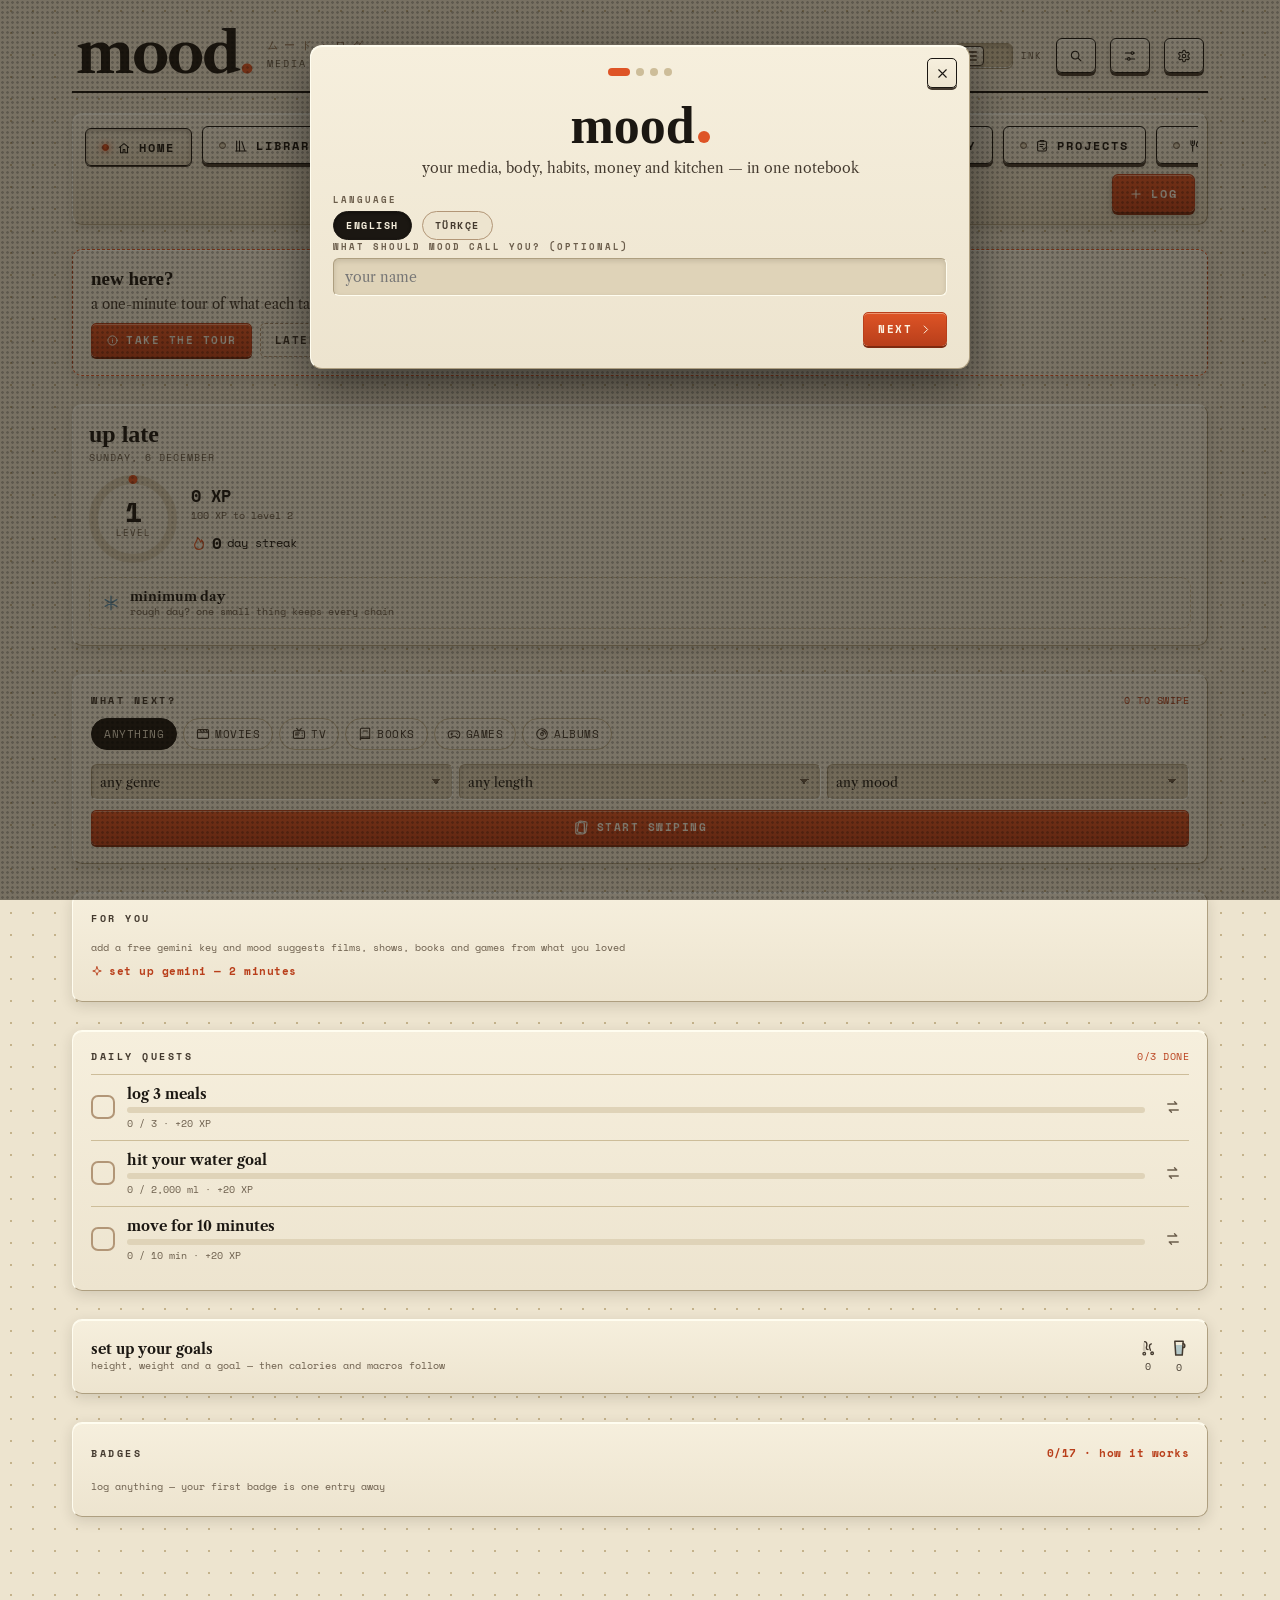
==== commit 2652c227: "v2.9: "what next?" — swipe through your queue and picks - home card (right under the level card, abo" ====
--- a/mood.html
+++ b/mood.html
@@ -1210,6 +1210,193 @@
 .cn-st svg{width:13px; height:13px}
 .cn-card.on .cn-st{color:var(--ok)}
 .cn-card.on{border-color:color-mix(in srgb, var(--ok) 45%, var(--line))}
+
+/* friends */
+.fr-av{width:34px; height:34px; flex:none; border-radius:50%; background:var(--accent-soft); color:var(--accent); display:inline-flex; align-items:center; justify-content:center; font-family:'Space Mono',monospace; font-weight:700; font-size:14px}
+.fr-av.big{width:42px; height:42px; font-size:17px}
+.fr-av svg{width:20px; height:20px}
+.cn-card > .fr-av{width:38px; height:38px; border-radius:10px}
+.fr-feed, .fr-row{display:flex; align-items:center; gap:10px; width:100%; padding:8px 0; border:none; border-top:1px solid var(--line); background:none; color:inherit; text-align:left}
+.panel .dt-h + .fr-feed, .fr-box .dt-h + .fr-feed{border-top:none}
+.fr-feed > svg{width:14px; height:14px; color:var(--ink-3); flex:none}
+.fr-row .ri-t{flex:1}
+.fr-n{font-style:italic !important; font-family:'Libre Caslon Text', Georgia, serif !important; font-size:12px !important; color:var(--ink-2) !important}
+.fr-rate{align-items:flex-start}
+.fr-chips{display:flex; flex-wrap:wrap; gap:6px}
+.fr-chip{display:inline-flex; align-items:baseline; gap:5px; padding:4px 10px; border-radius:14px; border:1px solid var(--line); background:var(--bg-hi); color:inherit; font-size:12.5px}
+[data-theme="ink"] .fr-chip{background:var(--surface)}
+.fr-chip em{font-style:normal; font-family:'Space Mono',monospace; font-size:10.5px; color:var(--accent)}
+.fr-note{font-family:'Libre Caslon Text', Georgia, serif; font-style:italic; font-size:13px; color:var(--ink-2); margin:4px 0 0}
+.fr-note b{font-style:normal; font-family:'Space Mono',monospace; font-size:10px; color:var(--ink-3)}
+.fr-box{border:1px solid var(--line); border-radius:12px; padding:12px; margin-bottom:10px}
+.fr-box .tabrow{display:flex; align-items:center; justify-content:space-between; gap:10px; margin-bottom:10px}
+.fr-box .tn{display:flex; flex-direction:column; font-size:14px}
+.fr-box .tn em{font-style:normal; font-family:'Space Mono',monospace; font-size:9.5px; color:var(--ink-3)}
+.fr-code{display:flex; flex-direction:column; gap:8px; padding:10px; border-radius:10px; background:var(--bg-lo); margin:6px 0}
+.fr-code .mono{font-size:11px; word-break:break-all}
+
+/* library select mode */
+.row.f-acts{display:grid; grid-template-columns:1fr 1fr}
+.row.f-acts #f-save{grid-column:1 / -1; order:-1; justify-content:center}
+.row.f-acts .btn{justify-content:center}
+body:has(#sel-actions) #lib-grid{padding-bottom:90px}
+.lib-bar{display:flex; align-items:center; justify-content:space-between; gap:10px; margin:0 2px 10px; font-family:'Space Mono',monospace; font-size:10.5px; color:var(--ink-3)}
+.lib-bar.sel{position:sticky; top:0; z-index:5; padding:10px 12px; border-radius:10px; background:var(--accent-soft); color:var(--ink)}
+.lib-bar.sel b{font-size:12.5px}
+.lib-bar .dt-link svg{width:13px; height:13px}
+.media-card.picked, .ll-row.picked{outline:3px solid var(--accent); outline-offset:2px; border-radius:8px}
+.media-card.picked::after, .ll-row.picked::after{content:'✓'; position:absolute; top:6px; left:6px; width:24px; height:24px; border-radius:50%; background:var(--accent); color:#fff; display:flex; align-items:center; justify-content:center; font-weight:700; font-size:14px; z-index:3}
+.ll-row{position:relative}
+.media-card, .ll-row{-webkit-user-select:none; user-select:none; -webkit-touch-callout:none}
+.sel-actions{position:fixed; left:12px; right:12px; bottom:calc(84px + env(safe-area-inset-bottom)); z-index:60; display:grid; grid-template-columns:1.4fr 1fr; gap:8px; padding:10px; border-radius:14px; background:var(--bg-hi); border:1.5px solid var(--ink); box-shadow:4px 5px 0 var(--shadow-soft)}
+[data-theme="ink"] .sel-actions{background:var(--surface-2); border-color:var(--edge)}
+.sel-actions .btn{justify-content:center}
+
+/* albums are square: shown whole on a dark sleeve wherever a portrait cover box shows them */
+:is(.media-card .cover, .ll-cover, .ag-cover, .sg-cover, .q-cover, .dt-cover, .detail-head .cover):has(img[data-ph*='r="9.01"'], circle[r="9.01"]){aspect-ratio:1}
+.ri-cov:has(img[data-ph*='r="9.01"']){height:30px}
+.result-item img[data-ph*='r="9.01"']{height:44px; margin-bottom:18px}
+
+/* a friend's whole library */
+.fr-tabs{display:grid; grid-template-columns:1fr 1fr; margin:12px 0 10px}
+.fr-tabs button{justify-content:center}
+.fr-q{margin-bottom:8px}
+.fr-types{display:flex; gap:6px; overflow-x:auto; padding-bottom:4px; margin-bottom:8px; scrollbar-width:none}
+.fr-types button{flex:none; display:inline-flex; align-items:center; gap:5px; padding:6px 11px; border-radius:16px; border:1px solid var(--line); background:var(--bg-hi); color:var(--ink-2); font-family:'Space Mono',monospace; font-size:10.5px; text-transform:uppercase}
+.fr-types button svg{width:14px; height:14px}
+.fr-types button.on{background:var(--ink); color:var(--bg); border-color:var(--ink)}
+[data-theme="ink"] .fr-types button{background:var(--surface)}
+[data-theme="ink"] .fr-types button.on{background:var(--accent); border-color:var(--accent); color:#fff}
+.fr-sels{display:grid; grid-template-columns:1fr 1fr; gap:8px}
+.fr-sels select{min-width:0}
+
+/* cover picker */
+.cp-grid{display:grid; grid-template-columns:repeat(3, minmax(0, 1fr)); gap:10px; margin-bottom:6px}
+.cp-item{display:flex; flex-direction:column; gap:4px; padding:0; border:none; background:none; color:inherit; text-align:left}
+.cp-item img{width:100%; aspect-ratio:2/3; object-fit:cover; border-radius:4px; border:1px solid var(--ink-2); background:var(--bg-lo)}
+.cp-grid.sq .cp-item img{aspect-ratio:1}
+.cp-item span{font-family:'Space Mono',monospace; font-size:9px; color:var(--ink-3); overflow:hidden; text-overflow:ellipsis; white-space:nowrap}
+.cp-item.on img{outline:3px solid var(--accent); outline-offset:2px}
+#d-cover{cursor:pointer}
+
+/* ===== what next? ===== */
+.wn-home .wn-types{display:flex; gap:6px; overflow-x:auto; padding-bottom:4px; margin:4px 0 10px; scrollbar-width:none}
+.wn-home .wn-types::-webkit-scrollbar{display:none}
+.wn-types button{flex:none; display:inline-flex; align-items:center; gap:5px; padding:7px 12px; border-radius:16px; border:1px solid var(--line); background:var(--bg-hi); color:var(--ink-2); font-family:'Space Mono',monospace; font-size:10.5px; text-transform:uppercase; letter-spacing:.5px}
+.wn-types button svg{width:14px; height:14px}
+.wn-types button.on{background:var(--ink); color:var(--bg); border-color:var(--ink)}
+[data-theme="ink"] .wn-types button{background:var(--surface)}
+[data-theme="ink"] .wn-types button.on{background:var(--accent); border-color:var(--accent); color:#fff}
+.wn-sels{display:grid; grid-template-columns:repeat(3, minmax(0, 1fr)); gap:6px; margin-bottom:10px}
+.wn-sels select.input{min-width:0; padding-left:8px; padding-right:4px; font-size:13px}
+.wn-go{width:100%; justify-content:center}
+.wn-go svg{width:17px; height:17px}
+
+.wn-deck{position:fixed; inset:0; z-index:1100; display:none; flex-direction:column; background:var(--bg);
+  background-image:radial-gradient(circle, var(--line) 1px, transparent 1.4px); background-size:14px 14px;
+  padding:env(safe-area-inset-top) 0 env(safe-area-inset-bottom); touch-action:none; -webkit-user-select:none; user-select:none}
+.wn-deck.open{display:flex}
+.wn-top{display:flex; align-items:center; gap:10px; padding:10px 14px}
+.wn-x{width:40px; height:40px; flex:none; border-radius:50%; border:1.5px solid var(--ink-2); background:var(--bg-hi); color:var(--ink); display:flex; align-items:center; justify-content:center}
+.wn-x svg{width:18px; height:18px}
+.wn-tt{flex:1; min-width:0; display:flex; flex-direction:column}
+.wn-tt b{font-family:'Libre Caslon Text', Georgia, serif; font-size:19px}
+.wn-tt em{font-style:normal; font-family:'Space Mono',monospace; font-size:10px; color:var(--ink-3); white-space:nowrap; overflow:hidden; text-overflow:ellipsis}
+.wn-done{flex:none}
+.wn-done span{display:inline-flex; min-width:20px; height:20px; padding:0 5px; border-radius:10px; background:rgba(255,255,255,.25); align-items:center; justify-content:center; font-size:11px; margin-left:4px}
+.wn-stage{flex:1; min-height:0; position:relative; display:grid; grid-template:minmax(0, 1fr) / minmax(0, 1fr); place-items:center; padding:6px 16px 10px; overflow:hidden}
+.wn-stage > *{grid-area:1 / 1}
+.wn-card, .wn-under{width:min(100%, 430px, calc((100vh - 215px) * .6667)); width:min(100%, 430px, calc((100dvh - 215px) * .6667)); aspect-ratio:2 / 3; border-radius:18px}
+.wn-under{background:var(--bg-hi); border:1.5px solid var(--line); transform:translateY(10px) scale(.95); opacity:.8}
+.wn-under.two{transform:translateY(20px) scale(.9); opacity:.5}
+.wn-card{position:relative; overflow:hidden; background:#1d1915; border:1.5px solid var(--ink); box-shadow:0 0 0 4px var(--glow, transparent), 0 14px 34px var(--shadow-soft); touch-action:none; cursor:grab; will-change:transform}
+.wn-card:active{cursor:grabbing}
+.wn-card::after{content:''; position:absolute; inset:0; background:var(--glow, transparent); opacity:.45; pointer-events:none; z-index:3}
+.wn-cov{position:absolute; inset:0}
+.wn-cov img{width:100%; height:100%; object-fit:cover; display:block; pointer-events:none}
+.wn-cov .ph{width:100%; height:100%; display:flex; flex-direction:column; align-items:center; justify-content:center; gap:10px; color:#d9cdb8; background:repeating-linear-gradient(45deg, #2a241e 0 10px, #241f1a 10px 20px)}
+.wn-cov .ph .init{font-family:'Libre Caslon Text', serif; font-size:80px; font-weight:700}
+.wn-cov .ph svg{width:34px; height:34px}
+.wn-card.sq .wn-cov{bottom:auto; aspect-ratio:1}
+.wn-tag{position:absolute; top:12px; right:12px; z-index:2; padding:4px 10px; border-radius:12px; background:rgba(20,16,12,.72); color:#fff; font-family:'Space Mono',monospace; font-size:10px; text-transform:uppercase; letter-spacing:.6px}
+.wn-tag.queue{background:var(--accent)}
+.wn-tag.friend{background:#4F6E72}
+.wn-tag.ai{background:#7D5875}
+.wn-tag.wild{top:42px; background:#96852F}
+.wn-info{position:absolute; left:0; right:0; bottom:0; z-index:2; padding:70px 16px 16px; color:#fff; background:linear-gradient(transparent, rgba(12,10,8,.72) 34%, rgba(12,10,8,.94))}
+.wn-info b{display:block; font-family:'Libre Caslon Text', Georgia, serif; font-size:24px; line-height:1.15; margin-bottom:4px}
+.wn-info > em{display:flex; align-items:center; gap:6px; font-style:normal; font-family:'Space Mono',monospace; font-size:10.5px; color:rgba(255,255,255,.8)}
+.wn-info > em svg{width:13px; height:13px; flex:none}
+.wn-genres{display:flex; flex-wrap:wrap; gap:5px; margin-top:8px}
+.wn-genres span{padding:2px 9px; border-radius:10px; border:1px solid rgba(255,255,255,.4); font-size:11.5px}
+.wn-why{display:flex; gap:6px; margin:9px 0 0; font-family:'Libre Caslon Text', Georgia, serif; font-style:italic; font-size:13.5px; color:#f3e7d3}
+.wn-why svg{width:14px; height:14px; flex:none; margin-top:2px}
+.wn-syn{margin:6px 0 0; font-size:12.5px; line-height:1.45; color:rgba(255,255,255,.78); display:-webkit-box; -webkit-line-clamp:3; -webkit-box-orient:vertical; overflow:hidden}
+.wn-stamp{position:absolute; top:62px; z-index:4; padding:4px 12px; border:4px solid; border-radius:8px; font-family:'Space Mono',monospace; font-weight:700; font-size:26px; letter-spacing:2px; background:rgba(255,255,255,.9); opacity:0; pointer-events:none}
+.wn-stamp.yes{left:18px; color:#2f8a4c; transform:rotate(-14deg)}
+.wn-stamp.no{right:18px; color:#c0392b; transform:rotate(14deg)}
+.wn-bottom{padding:0 16px 14px}
+.wn-picked{display:flex; align-items:center; min-height:46px; padding-left:8px}
+.wn-picked span{width:30px; height:44px; margin-left:-8px; border-radius:4px; overflow:hidden; border:1.5px solid var(--bg-hi); background:var(--bg-lo); display:flex; align-items:center; justify-content:center; box-shadow:1px 2px 0 var(--shadow-soft); animation:wn-pop .3s}
+.wn-picked span.sq{height:30px}
+.wn-picked span svg{width:14px; height:14px}
+.wn-picked img{width:100%; height:100%; object-fit:cover}
+.wn-picked em{margin-left:10px; font-style:normal; font-family:'Space Mono',monospace; font-size:10px; color:var(--ink-3); line-height:1.4}
+@keyframes wn-pop{from{transform:scale(.4) translateY(10px); opacity:0}}
+.wn-btns{display:flex; align-items:center; justify-content:center; gap:22px; margin-top:6px}
+.wn-b{width:62px; height:62px; border-radius:50%; display:flex; align-items:center; justify-content:center; background:var(--bg-hi); border:2px solid; box-shadow:2px 4px 0 var(--shadow-soft); transition:transform .15s, background .15s, color .15s}
+.wn-b svg{width:28px; height:28px; stroke-width:2.4}
+.wn-b.no{color:#c0392b; border-color:#c0392b}
+.wn-b.yes{color:#2f8a4c; border-color:#2f8a4c}
+.wn-b.no.hot{background:#c0392b; color:#fff; transform:scale(1.12)}
+.wn-b.yes.hot{background:#2f8a4c; color:#fff; transform:scale(1.12)}
+.wn-b.undo{width:44px; height:44px; color:var(--ink-2); border-color:var(--ink-3)}
+.wn-b.undo svg{width:19px; height:19px}
+.wn-b:disabled{opacity:.35}
+.wn-b:active{transform:scale(.92)}
+.wn-msg, .wn-empty{display:flex; flex-direction:column; align-items:center; gap:10px; text-align:center; max-width:300px}
+.wn-msg{font-family:'Space Mono',monospace; font-size:11px; color:var(--ink-3)}
+.wn-empty b{font-family:'Libre Caslon Text', Georgia, serif; font-size:20px}
+.wn-empty span{font-size:13.5px; color:var(--ink-2)}
+.wn-empty .btn{width:100%; justify-content:center}
+.wn-end{align-self:start; width:min(480px, 100%); max-height:100%; overflow-y:auto; touch-action:pan-y; padding-bottom:20px}
+.wn-tot{width:100%; justify-content:center; margin-bottom:10px}
+.wn-row{display:flex; gap:12px; padding:12px 0; border-top:1px solid var(--line)}
+.wn-rc{width:54px; flex:none; aspect-ratio:2 / 3; border-radius:4px; overflow:hidden; border:1px solid var(--ink-2); background:var(--bg-lo); display:flex; align-items:center; justify-content:center}
+.wn-rc.sq{aspect-ratio:1}
+.wn-rc img{width:100%; height:100%; object-fit:cover}
+.wn-row .ri-t{flex:1; min-width:0}
+.wn-acts{display:flex; flex-wrap:wrap; gap:6px; margin-top:8px}
+.wn-acts .btn{padding:6px 10px; font-size:12px}
+.wn-acts .btn svg{width:13px; height:13px}
+.wn-ok{display:inline-flex; align-items:center; gap:5px; font-style:normal; font-family:'Space Mono',monospace; font-size:10.5px; color:#2f8a4c}
+.wn-ok svg{width:13px; height:13px}
+.wn-close2{width:100%; justify-content:center; margin-top:14px}
+.wn-duel{width:min(520px, 100%); display:flex; flex-direction:column; gap:14px; align-self:center}
+.wn-dh{text-align:center; font-family:'Libre Caslon Text', Georgia, serif; font-size:22px}
+.wn-dh em{display:block; font-style:normal; font-family:'Space Mono',monospace; font-size:10px; color:var(--ink-3)}
+.wn-dpair{display:grid; grid-template-columns:1fr auto 1fr; gap:8px; align-items:center}
+.wn-or{font-family:'Space Mono',monospace; font-size:11px; color:var(--ink-3); text-transform:uppercase}
+.wn-duel-c{display:flex; flex-direction:column; gap:6px; padding:8px; border-radius:12px; border:1.5px solid var(--ink-2); background:var(--bg-hi); color:inherit; text-align:left; box-shadow:3px 4px 0 var(--shadow-soft); transition:transform .12s}
+.wn-duel-c:active{transform:scale(.96)}
+.wn-duel-c b{font-size:14px; line-height:1.2}
+.wn-duel-c em{font-style:normal; font-family:'Space Mono',monospace; font-size:9.5px; color:var(--ink-3)}
+.wn-dcov{display:block; width:100%; aspect-ratio:2 / 3; border-radius:6px; overflow:hidden; background:var(--bg-lo)}
+.wn-dcov.sq{aspect-ratio:1}
+.wn-dcov img{width:100%; height:100%; object-fit:cover; display:block}
+.wn-dcov .ph{width:100%; height:100%; display:flex; align-items:center; justify-content:center}
+.wn-wcard{display:flex; flex-direction:column; align-items:center; gap:6px; text-align:center}
+.wn-wcard .wn-dcov{width:min(220px, 60%)}
+.wn-wcard b{font-family:'Libre Caslon Text', Georgia, serif; font-size:21px}
+.wn-wcard em{font-style:normal; font-family:'Space Mono',monospace; font-size:10.5px; color:var(--ink-3)}
+.wn-wcard .wn-acts{justify-content:center}
+.wn-rest{display:flex; padding-left:8px; margin:6px 0 10px}
+.wn-rest span{width:36px; height:52px; margin-left:-8px; border-radius:4px; overflow:hidden; border:1.5px solid var(--bg-hi); background:var(--bg-lo); display:flex; align-items:center; justify-content:center}
+.wn-rest span.sq{height:36px}
+.wn-rest img{width:100%; height:100%; object-fit:cover}
+.wn-restacts{display:flex; flex-direction:column; gap:6px}
+.wn-restacts .btn{justify-content:center}
+[data-theme="ink"] .wn-x, [data-theme="ink"] .wn-b, [data-theme="ink"] .wn-duel-c{background:var(--surface)}
 /* ================= kitchen ================= */
 /* redesigned kitchen: overview tiles, shelf cards, aligned rows, recipe cards, cook mode */
 .k-over{display:grid; grid-template-columns:repeat(3,minmax(0,1fr)); gap:8px; margin-bottom:12px}
@@ -2582,7 +2769,7 @@
     'The basics': 'Temeller', 'Library': 'Kitaplık', 'Queue': 'Sıra', 'Calendar': 'Takvim', 'Body': 'Vücut', 'Habits': 'Alışkanlıklar', 'Money': 'Para', 'Kitchen': 'Mutfak', 'Projects': 'Projeler',
     'Bringing your stuff in': 'Verilerini getirmek', 'Free keys that unlock more': 'Daha fazlasını açan ücretsiz anahtarlar',
     'the bar at the bottom switches tabs — reorder or hide them in settings → tabs': 'alttaki çubuk sekmeleri değiştirir — sırasını ayarlar → sekmeler\'den değiştir ya da gizle',
-    'the orange + button logs a new film, show, book or game from any tab': 'turuncu + düğmesi her sekmeden yeni film, dizi, kitap ya da oyun ekler',
+    'the orange + button logs a new film, show, book, game or album from any tab': 'turuncu + düğmesi her sekmeden yeni film, dizi, kitap, oyun ya da albüm ekler',
     'the layout button (top right) rearranges or hides the sections of the tab you are on': 'düzen düğmesi (sağ üst) bulunduğun sekmenin bölümlerini yeniden sıralar ya da gizler',
     'the round switch flips light / dark; settings can follow your phone instead': 'yuvarlak anahtar açık / koyu temayı değiştirir; ayarlardan telefonu takip ettirebilirsin',
     'everything is saved on this phone — export a backup from settings now and then': 'her şey bu telefonda saklanır — ara sıra ayarlardan yedek al', 'English / Türkçe: settings → language': 'English / Türkçe: ayarlar → dil',
@@ -2711,6 +2898,131 @@
     'sync': 'senkron', 'the same journal on your phone and your pc': 'telefonunda ve pc\'nde aynı günlük', 'I already use mood on another device': 'mood\'u zaten başka bir cihazda kullanıyorum',
     'connect sync and your journal comes over': 'senkronu bağla, günlüğün gelsin',
     'sync: settings → connections → sync between devices keeps your phone and pc on the same journal, encrypted in your own github': 'senkron: ayarlar → bağlantılar → cihazlar arası senkron, telefonunu ve pc\'ni aynı günlükte tutar, kendi github\'ında şifreli',
+    "that friend code doesn't work anymore — they may have stopped sharing": 'bu arkadaş kodu artık çalışmıyor — paylaşımı durdurmuş olabilir', "that isn't a mood friend code": 'bu bir mood arkadaş kodu değil',
+    'friend': 'arkadaş', 'playing': 'oynuyor', 'watching': 'izliyor', 'dropped it': 'bıraktı', 'friends': 'arkadaşlar', 'your friends loved': 'arkadaşlarının bayıldıkları', 'all': 'hepsi',
+    'you: {s}': 'sen: {s}', 'into right now': 'şu an uğraştıkları', 'loved': 'bayıldıkları', 'recently finished': 'son bitirdikleri', '{n} titles · updated {t}': '{n} başlık · güncellendi {t}',
+    'loading…': 'yükleniyor…', 'nothing shared yet': 'henüz bir şey paylaşmamış', 'remove friend': 'arkadaşı çıkar', 'nickname': 'takma ad', 'Remove {name}?': '{name} çıkarılsın mı?',
+    'you stop seeing their ratings. they can still see yours until you stop sharing.': 'onun puanlarını görmezsin. sen paylaşımı durdurana kadar o seninkileri görmeye devam eder.', 'Nickname': 'Takma ad',
+    'Friends': 'Arkadaşlar', "see what your friends rated, and what they loved that you haven't seen. it uses the same github connection as sync — connect that first (2 minutes).": 'arkadaşlarının neye kaç puan verdiğini ve senin görmediğin neleri sevdiklerini gör. senkronla aynı github bağlantısını kullanır — önce onu kur (2 dakika).',
+    'set up sync first': 'önce senkronu kur', 'share your ratings, add friends with their code': 'puanlarını paylaş, arkadaşlarını kodlarıyla ekle', 'share my ratings with friends': 'puanlarımı arkadaşlarımla paylaş',
+    'titles, ratings and status only — never body, money or habits': 'sadece başlık, puan ve durum — vücut, para ya da alışkanlıklar asla', 'name your friends see': 'arkadaşlarının göreceği ad',
+    'include my short notes': 'kısa notlarımı da ekle', 'making your friend code…': 'arkadaş kodun hazırlanıyor…', 'anyone with your code can see what you share. stopping sharing deletes it from github.': 'kodun olan herkes paylaştıklarını görebilir. paylaşımı durdurmak onu github\'dan siler.',
+    'add a friend': 'arkadaş ekle', 'your friends': 'arkadaşların', 'refresh': 'yenile', "no friends yet — paste a friend's code above": 'henüz arkadaş yok — yukarıya bir arkadaşının kodunu yapıştır',
+    'Stop sharing?': 'Paylaşım durdurulsun mu?', 'your shared profile is deleted from github. friends stop seeing your ratings.': 'paylaşılan profilin github\'dan silinir. arkadaşların puanlarını göremez.', 'stop sharing': 'paylaşımı durdur',
+    'Add me on mood: settings → connections → friends → add a friend, and paste this:': 'mood\'da beni ekle: ayarlar → bağlantılar → arkadaşlar → arkadaş ekle, sonra bunu yapıştır:',
+    "that's your own code": 'bu senin kendi kodun', 'already your friend': 'zaten arkadaşın', 'looking them up…': 'aranıyor…', '{name} added — {n} titles': '{name} eklendi — {n} başlık', 'refreshing…': 'yenileniyor…',
+    'see what friends rated · they see yours': 'arkadaşların ne puan verdi · onlar da seninkini görür', '{n} friends': '{n} arkadaş', 'sharing': 'paylaşılıyor',
+    'friends: share your ratings and add friends with their code — see what they rated and what they loved': 'arkadaşlar: puanlarını paylaş, arkadaşlarını kodlarıyla ekle — neye kaç puan verdiklerini ve neleri sevdiklerini gör',
+    'github asks to slow down — sync tries again in {m} min': 'github yavaşlamamızı istiyor — senkron {m} dk sonra kendiliğinden tekrar dener',
+    'this token can\'t save gists — make a new one with the button (a classic token with "gist" ticked)': 'bu token gist kaydedemiyor — düğmeyle yeni bir tane oluştur ("gist" işaretli klasik token)',
+    'the journal is too big for one gist — tell can': 'günlük tek bir gist için çok büyük — can\'e haber ver',
+    'save + another': 'kaydet + yenisi', '{n} selected': '{n} seçili', 'none': 'hiçbiri', 'all {n} shown': 'görünen {n} tanesi', 'select': 'seç',
+    '{n} entry': '{n} kayıt', '{n} entries': '{n} kayıt', 'delete {n}': '{n} tanesini sil', 'status': 'durum', 'Delete 1 entry?': '1 kayıt silinsin mi?', 'Delete {n} entries?': '{n} kayıt silinsin mi?',
+    'their progress, ratings and notes go too. you can undo right after.': 'ilerlemeleri, puanları ve notları da gider. hemen ardından geri alabilirsin.', '{n} deleted': '{n} silindi',
+    'Set status for {n}': '{n} kaydın durumu', '{n} updated': '{n} güncellendi',
+    'Album': 'Albüm', 'Albums': 'Albümler', 'artist': 'sanatçı', 'author': 'yazar', 'studio': 'stüdyo', 'director': 'yönetmen', 'creator': 'yaratıcı',
+    '{n} tracks': '{n} parça', 'scores on albumoftheyear.org': "albumoftheyear.org'da puanlar", 'music': 'müzik', 'listening': 'dinliyor', 'already listened': 'zaten dinledim', 'listened': 'dinlendi',
+    'wants to read': 'okumak istiyor', 'wants to play': 'oynamak istiyor', 'wants to listen': 'dinlemek istiyor', 'wants to watch': 'izlemek istiyor',
+    'highlights': 'öne çıkanlar', 'whole library': 'tüm kütüphane', '{n} titles': '{n} başlık', 'search their library…': 'kütüphanesinde ara…', 'any status': 'her durum',
+    'rated': 'puanlı', 'you both have': 'ikinizde de olanlar', "you don't have": 'sende olmayanlar', 'their rating': 'onun puanı', 'a → z': 'a → z', 'release year': 'çıkış yılı',
+    'nothing here': 'burada bir şey yok', 'show {n} more': '{n} tane daha göster',
+    "covers: tap the cover on an entry's page to pick another — other editions, pressings and posters": 'kapaklar: başka bir kapak seçmek için kaydın sayfasındaki kapağa dokun — diğer baskılar ve afişler',
+    'albums: log records like anything else — covers from itunes, deezer & musicbrainz, critic scores one tap away on albumoftheyear.org': "albümler: plakları her şey gibi kaydet — kapaklar itunes, deezer ve musicbrainz'den, eleştirmen puanları albumoftheyear.org'da tek dokunuşla",
+    'library: press and hold a cover (or tap "select") to delete or re-status many at once — undo is right there': 'kütüphane: bir kapağa basılı tut (ya da "seç"e dokun), birçoğunu birden sil ya da durumunu değiştir — geri al hemen orada',
+    'choose another cover': 'başka bir kapak seç', 'Choose a cover': 'Kapak seç', 'every cover we can find for it — tap one': 'bulabildiğimiz tüm kapaklar — birine dokun',
+    'or paste an image link': 'ya da bir görsel bağlantısı yapıştır', 'cover changed': 'kapak değişti', 'current': 'şu anki',
+    'no covers found — try another spelling, or paste a link below.': 'kapak bulunamadı — başka bir yazımla dene ya da aşağıya bir bağlantı yapıştır.', "⚠ that isn't an image link": '⚠ bu bir görsel bağlantısı değil',
+    'NOPE': 'HAYIR',
+    'YES': 'EVET',
+    'Skipped {title} three times': '{title} üç kez geçildi',
+    'a weekend+': 'bir hafta sonu+',
+    'add them to my queue anyway': 'yine de sırama ekle',
+    'add to planned': 'planlananlara ekle',
+    'an evening': 'bir akşam',
+    'any genre': 'her tür',
+    'any length': 'her süre',
+    'any mood': 'her mod',
+    'anything': 'herhangi',
+    'getting the cards ready…': 'kartlar hazırlanıyor…',
+    'help me pick one — this or that': 'birini seçmeme yardım et — bu mu şu mu',
+    'in your queue': 'sıranda',
+    'intense': 'yoğun',
+    'just keep them planned': 'sadece planlı kalsınlar',
+    'kept as planned': 'planlı olarak kaldı',
+    'light & easy': 'hafif ve rahat',
+    'loosen the filters': 'filtreleri gevşet',
+    'more from gemini': 'gemini\'den daha fazla',
+    'nope': 'hayır',
+    'nothing clicked this time': 'bu sefer hiçbiri sarmadı',
+    'on your list': 'listende',
+    'on your list since {d}': '{d} tarihinden beri listende',
+    'or': 'ya da',
+    'queue #{n}': 'sıra #{n}',
+    'remove from planned': 'planlananlardan çıkar',
+    'something new': 'yeni bir şey',
+    'start over': 'baştan başla',
+    'start swiping': 'kaydırmaya başla',
+    'still want it on your list? removing it deletes the entry.': 'hâlâ listende olsun mu? çıkarmak kaydı siler.',
+    'swipe right on anything you could go for — keep going until you are done': 'olabilir dediğin her şeyi sağa kaydır — bitene kadar devam et',
+    'the others': 'diğerleri',
+    'the winner': 'kazanan',
+    'this or that?': 'bu mu şu mu?',
+    'top of queue': 'sıranın başına',
+    'top of your queue': 'sıranın başında',
+    'try other filters — the cards you skipped sink for a while': 'başka filtreler dene — geçtiğin kartlar bir süre geride kalır',
+    'under an hour': 'bir saatten az',
+    'what next?': 'sırada ne var?',
+    'wildcard': 'sürpriz',
+    'yes': 'evet',
+    'your yeses': 'evetlerin',
+    '{a} of {b}': '{a} / {b}',
+    '{n} added to your queue': '{n} tanesi sırana eklendi',
+    '{title} added to planned': '{title} planlananlara eklendi',
+    '{title} is next in your queue': '{title} sırada ilk',
+    '{title} removed': '{title} çıkarıldı',
+    '{title} — enjoy!': '{title} — iyi eğlenceler!',
+    '← back to the list': '← listeye dön',
+    '1 to swipe': 'kaydırılacak 1',
+    '{n} to swipe': 'kaydırılacak {n}',
+    '1 yes': '1 evet',
+    '{n} yeses': '{n} evet',
+    'asking gemini for more…': 'gemini\'den daha fazlası isteniyor…',
+    'that\'s everything that fits': 'uyan her şey bu kadar',
+    'tap done to choose from your yeses — or get more cards': 'evetlerinden seçmek için bitti\'ye dokun — ya da daha fazla kart al',
+    'try other filters, or get more cards': 'başka filtreler dene ya da daha fazla kart al',
+    'started': 'başladı',
+    'action': 'aksiyon',
+    'adventure': 'macera',
+    'animation': 'animasyon',
+    'comedy': 'komedi',
+    'crime': 'suç',
+    'documentary': 'belgesel',
+    'drama': 'dram',
+    'fantasy': 'fantastik',
+    'horror': 'korku',
+    'mystery': 'gizem',
+    'romance': 'romantik',
+    'sci-fi': 'bilim kurgu',
+    'thriller': 'gerilim',
+    'history & war': 'tarih ve savaş',
+    'family': 'aile',
+    'rpg': 'rpg',
+    'strategy': 'strateji',
+    'puzzle': 'bulmaca',
+    'platformer': 'platform',
+    'sim & cozy': 'simülasyon ve rahat',
+    'sports & racing': 'spor ve yarış',
+    'indie': 'bağımsız',
+    'hip hop & rap': 'hip hop ve rap',
+    'rock & alternative': 'rock ve alternatif',
+    'pop': 'pop',
+    'electronic': 'elektronik',
+    'jazz, soul & r&b': 'caz, soul ve r&b',
+    'metal': 'metal',
+    'classical & scores': 'klasik ve film müziği',
+    'folk & acoustic': 'folk ve akustik',
+    'non-fiction': 'kurgu dışı',
+    'what next?: on home, pick a type (and a genre, length or mood if you like) and swipe — right for yes, left for no. tap done when you are ready, then start one or play "this or that"': 'sırada ne var?: ana sayfada bir tür seç (istersen tür, süre ya da mod da) ve kaydır — evet için sağa, hayır için sola. hazır olunca bitti\'ye dokun, sonra birine başla ya da "bu mu şu mu" oyna',
     'more tabs': 'diğer sekmeler', '{n}m': '{n} dk', '{n}h': '{n} sa', 'gemini estimate': 'gemini tahmini', 'expiry date': 'son kullanma', 'expired': 'geçti', '{n}d': '{n} gün',
     // default spending categories (stored in english, shown translated)
     'Groceries': 'Market', 'Dining Out': 'Dışarıda yemek', 'Transport': 'Ulaşım', 'Subscriptions': 'Abonelikler', 'Shopping': 'Alışveriş',
@@ -2782,11 +3094,14 @@
   }));
 }
 
+// a record: the r="9.01" circle is unique, so css can spot album covers anywhere (they're square)
+ICONS.album = I('<circle cx="12" cy="12" r="9.01"/><circle cx="12" cy="12" r="2.4"/><path d="M12 6.2a5.8 5.8 0 0 1 5.8 5.8"/>');
 const TYPES = {
   movie: { get label(){ return tl('Movie'); }, get plural(){ return tl('Movies'); }, icon:ICONS.movie },
   tv:    { get label(){ return tl('TV Show'); }, get plural(){ return tl('TV Shows'); }, icon:ICONS.tv },
   book:  { get label(){ return tl('Book'); }, get plural(){ return tl('Books'); }, icon:ICONS.book },
   game:  { get label(){ return tl('Game'); }, get plural(){ return tl('Games'); }, icon:ICONS.game },
+  album: { get label(){ return tl('Album'); }, get plural(){ return tl('Albums'); }, icon:ICONS.album },
 };
 const STATUS = {
   planned: { get label(){ return tl('planned'); }, icon:ICONS.stPlanned },
@@ -2959,7 +3274,9 @@
   el.classList.add('show');
   clearTimeout(toastT); toastT = setTimeout(() => el.classList.remove('show'), opts.undo || opts.action ? 5000 : 2600);
 }
+let modalReturn = null;
 function openModal(html){
+  if (!$('#modal-overlay').classList.contains('open')) modalReturn = { y: scrollY, view: ui.view };
   $('#modal').classList.remove('sheet'); $('#modal-overlay').classList.remove('sheet-open');
   $('#modal-body').innerHTML = html;
   $('#modal-overlay').classList.add('open');
@@ -3025,6 +3342,9 @@
   $('#modal-overlay').classList.remove('open');
   $('#modal-body').innerHTML = '';
   document.body.style.overflow = '';
+  // back where you were (some phones jump to the top when the page re-draws under a popup)
+  const back = modalReturn; modalReturn = null;
+  if (back) requestAnimationFrame(() => requestAnimationFrame(() => { if (ui.view === back.view && Math.abs(scrollY - back.y) > 40) scrollTo(0, back.y); }));
 }
 $('#modal-close').addEventListener('click', closeModal);
 $('#modal-overlay').addEventListener('mousedown', e => { if (e.target === e.currentTarget) closeModal(); });
@@ -3099,13 +3419,16 @@
 const viewHistory = [];
 window.moodBack = function(){
   if ($('#dlg.open') && dlgDone){ dlgDone(null); return true; }
+  if (wnOpen()){ closeWhatNext(); return true; }
   if ($('#modal-overlay').classList.contains('open')){ closeModal(); return true; }
+  if (ui.libSel){ ui.libSel = null; renderLibGrid(); return true; }
   if (viewHistory.length){ switchView(viewHistory.pop(), true); return true; }
   const home = enabledTabs()[0] || 'home';
   if (ui.view !== home){ switchView(home, true); return true; }
   return false;
 };
 function switchView(v, fromBack){
+  if (v !== 'library' && ui.libSel){ ui.libSel = null; updateSelBar(); }
   if (!fromBack && ui.view !== v){ viewHistory.push(ui.view); if (viewHistory.length > 20) viewHistory.shift(); }
   ui.view = v;
   $$('.deck .key[data-view]').forEach(k => k.classList.toggle('on', k.dataset.view === v));
@@ -3275,7 +3598,7 @@
    title from different places into one result (more covers to pick from, more fields),
    and ranks by how well the title matches. after saving, enrich() fills synopsis, genres,
    platforms, runtime from wikipedia + wikidata — only fields that are still empty. */
-const SRC = { gbooks: 'Google Books', tmdb: 'TMDB', itunes: 'iTunes', tvmaze: 'TVmaze', ol: 'Open Library', wp: 'Wikipedia', wd: 'Wikidata', cs: 'CheapShark', rawg: 'RAWG', steam: 'Steam', ai: 'Gemini' };
+const SRC = { dz: 'Deezer', mb: 'MusicBrainz', gbooks: 'Google Books', tmdb: 'TMDB', itunes: 'iTunes', tvmaze: 'TVmaze', ol: 'Open Library', wp: 'Wikipedia', wd: 'Wikidata', cs: 'CheapShark', rawg: 'RAWG', steam: 'Steam', ai: 'Gemini' };
 const stripHTML = s => String(s || '').replace(/<[^>]+>/g, ' ').replace(/&nbsp;/g, ' ').replace(/&amp;/g, '&').replace(/&quot;/g, '"').replace(/&#39;/g, "'").replace(/\s+/g, ' ').trim();
 
 /* the apk can fetch what a web page may not read (steam search, fund prices) */
@@ -3304,7 +3627,7 @@
 // the largest candidate that loads as a portrait cover; a big landscape image only as a last resort — never a tiny strip
 async function pickCover(urls){
   const list = [...new Set((urls || []).filter(Boolean))];
-  const sizes = await Promise.all(list.map(u => probeImg(u)));
+  const sizes = await Promise.all(list.map(u => probeImg(u, /coverartarchive/.test(u) ? 9000 : 5000)));
   const ok = list.map((u, i) => ({ u, s: sizes[i] })).filter(x => x.s);
   const portrait = ok.filter(x => x.s.h >= x.s.w * 1.15 && x.s.w >= 150).sort((a, b) => b.s.w * b.s.h - a.s.w * a.s.h);
   if (portrait.length) return portrait[0].u;
@@ -3317,6 +3640,7 @@
   movie: { hint: 'film', ok: /\bfilm\b/i, no: /actor|actress|director|character|soundtrack|series|franchise|novel|company|festival/i },
   tv:    { hint: 'TV series', ok: /series|sitcom|anime|miniseries|television show|tv show|drama/i, no: /actor|actress|character|episode|\bfilm\b|novel|company|franchise|channel|network/i },
   book:  { hint: 'novel', ok: /novel|book|memoir|novella|non-?fiction|manga|comic|essay|poem|collection/i, no: /\bfilm\b|series of films|character|author|writer|award|company|tv |television/i },
+  album: { hint: 'album', ok: /\balbum\b|\bEP\b|mixtape/i, no: /\bsong\b|\bsingle\b|discography|\btour\b|\bband\b|singer|rapper|musician|\bfilm\b|video game/i },
   game:  { hint: 'video game', ok: /\bgame\b/i, no: /award|ceremony|character|company|developer|publisher|series|franchise|designer|artist|composer|writer|director|producer|programmer|player|streamer|engine|console|convention/i },
 };
 async function srcWiki(type, q){
@@ -3326,7 +3650,8 @@
     const desc = p.terms?.description?.[0] || '';
     if (!K.ok.test(desc) || K.no.test(desc)) return [];
     const title = (p.title || '').replace(/\s*\([^)]*\)\s*$/, '').trim();
-    return title ? [{ title, year: yearOf(desc), sub: desc, covers: p.thumbnail?.source ? [p.thumbnail.source] : [], src: 'wp', ids: { wp: p.title } }] : [];
+    const by = type === 'album' ? (desc.match(/\bby (.+)$/i) || [])[1] || '' : '';
+    return title ? [{ title, year: yearOf(desc), sub: desc, covers: p.thumbnail?.source ? [p.thumbnail.source] : [], src: 'wp', ids: { wp: p.title }, ...(by ? { creator: by, mk: artistKey(by) } : {}) }] : [];
   });
 }
 async function srcTmdb(kind, q){
@@ -3347,6 +3672,51 @@
     synopsis: r.longDescription || '', runtimeMin: r.trackTimeMillis ? Math.round(r.trackTimeMillis / 60000) : 0, src: 'itunes', ids: {},
   }));
 }
+const artistKey = a => normTitle(String(a || '').replace(/^the\s+/i, '')).split(' ').slice(0, 2).join(' ');
+async function srcItunesAlbum(q){
+  const d = await fetchJSON(`https://itunes.apple.com/search?term=${encodeURIComponent(q)}&media=music&entity=album&limit=12`);
+  return (d.results || []).filter(r => r.collectionName).map(r => ({
+    title: r.collectionName.replace(/\s+-\s+(single|ep)$/i, ''), year: yearOf(r.releaseDate), sub: r.artistName || 'album', creator: r.artistName || '', mk: artistKey(r.artistName),
+    covers: r.artworkUrl100 ? [r.artworkUrl100.replace('100x100bb', '600x600bb')] : [], genres: r.primaryGenreName ? [r.primaryGenreName] : [],
+    tracks: r.trackCount || 0, src: 'itunes', ids: { itunes: r.collectionId },
+  }));
+}
+// deezer allows no cross-site reads, so the apk asks natively and a browser uses deezer's jsonp
+function jsonp(url, ms = 8000){
+  return new Promise((res, rej) => {
+    const cb = '_jp' + Date.now().toString(36) + Math.random().toString(36).slice(2, 7);
+    const sc = document.createElement('script');
+    let t = 0;
+    const done = v => { clearTimeout(t); delete window[cb]; sc.remove(); v instanceof Error ? rej(v) : res(v); };
+    t = setTimeout(() => done(new Error('timeout')), ms);
+    window[cb] = d => done(d || {});
+    sc.onerror = () => done(new Error('offline'));
+    sc.src = url + (url.includes('?') ? '&' : '?') + 'output=jsonp&callback=' + cb;
+    document.head.appendChild(sc);
+  });
+}
+async function deezer(path){
+  const url = 'https://api.deezer.com' + path;
+  const t = await nativeGet(url);
+  if (t){ try { return JSON.parse(t); } catch(_){} }
+  return jsonp(url);
+}
+async function srcDeezer(q){
+  const d = await deezer(`/search/album?q=${encodeURIComponent(q)}&limit=12`);
+  return (d.data || []).filter(r => r.title && r.record_type !== 'single').map(r => ({
+    title: r.title, year: '', sub: r.artist?.name || 'album', creator: r.artist?.name || '', mk: artistKey(r.artist?.name),
+    covers: [r.cover_xl || r.cover_big].filter(Boolean), tracks: r.nb_tracks || 0, src: 'dz', ids: { deezer: r.id },
+  }));
+}
+async function srcMusicBrainz(q){
+  const d = await fetchJSON(`https://musicbrainz.org/ws/2/release-group/?query=${encodeURIComponent(q)}&limit=10&fmt=json`);
+  return (d['release-groups'] || []).filter(r => (r.score || 0) >= 70 && /album|ep/i.test(r['primary-type'] || '')).map(r => {
+    const artist = (r['artist-credit'] || []).map(a => a.name + (a.joinphrase || '')).join('').trim();
+    return { title: r.title, year: yearOf(r['first-release-date']), sub: artist || 'album', creator: artist, mk: artistKey(artist),
+      covers: [`https://coverartarchive.org/release-group/${r.id}/front-500`], genres: (r.tags || []).sort((a, b) => b.count - a.count).slice(0, 3).map(t => t.name),
+      src: 'mb', ids: { mb: r.id } };
+  });
+}
 async function srcTvmaze(q){
   const d = await fetchJSON(`https://api.tvmaze.com/search/shows?q=${encodeURIComponent(q)}`);
   return (d || []).slice(0, 10).map(x => ({
@@ -3395,7 +3765,10 @@
   tv:    [srcTvmaze, q => srcTmdb('tv', q), q => srcWiki('tv', q)],
   book:  [srcOpenLib, q => srcWiki('book', q), q => srcGBooks(q)],
   game:  [srcRawg, q => srcWiki('game', q), srcCheapShark, srcSteam],
+  album: [srcItunesAlbum, srcDeezer, srcMusicBrainz, q => srcWiki('album', q)],
 };
+// albumoftheyear.org has no api (and blocks apps), so it's a link: their search for this album
+const aotyUrl = e => `https://www.albumoftheyear.org/search/?q=${encodeURIComponent([e.creator, e.title].filter(Boolean).join(' '))}`;
 
 /* ---- merging + ranking ---- */
 const mergeKey = t => normTitle(String(t).replace(/\b(digital |ultimate |gold |game of the year |goty |complete |definitive |standard |deluxe )*edition\b/ig, '').replace(/\s*[:(]\s*a novel\)?\s*$/i, ''));
@@ -3413,17 +3786,18 @@
   lists.flat().forEach(r => {
     if (!r?.title) return;
     const k = mergeKey(r.title);
-    const hit = out.find(x => x._k === k && (!x.year || !r.year || Math.abs(+x.year - +r.year) <= 1));
+    const hit = out.find(x => x._k === k && (!x.year || !r.year || Math.abs(+x.year - +r.year) <= 1) && (!x.mk || !r.mk || x.mk === r.mk));
     if (!hit){ out.push({ ...r, _k: k, covers: [...(r.covers || [])], sources: [r.src], ids: { ...(r.ids || {}) } }); return; }
     hit.covers.push(...(r.covers || []));
     if (!hit.sources.includes(r.src)) hit.sources.push(r.src);
-    ['year', 'creator', 'synopsis', 'runtimeMin', 'epMin', 'pagesTotal', 'playHours', 'tvmazeId'].forEach(f => { if (!hit[f] && r[f]) hit[f] = r[f]; });
+    ['year', 'creator', 'mk', 'synopsis', 'runtimeMin', 'epMin', 'pagesTotal', 'playHours', 'tvmazeId', 'tracks'].forEach(f => { if (!hit[f] && r[f]) hit[f] = r[f]; });
     ['genres', 'platforms'].forEach(f => { if (!(hit[f] || []).length && (r[f] || []).length) hit[f] = r[f]; });
     if ((!hit.sub || hit.sub === 'pc' || hit.sub === 'Steam') && r.sub) hit.sub = r.sub;
     Object.entries(r.ids || {}).forEach(([key, v]) => { if (!hit.ids[key]) hit.ids[key] = v; });
   });
   const qy = yearHint ? String(yearHint) : '', qt = q;
-  const score = r => titleScore(r.title, qt) + (qy && r.year === qy ? 3 : 0) + Math.min(3, r.sources.length - 1) * 1.5 + (r.covers.length ? 1 : 0);
+  const tScore = r => r.mk && r.creator ? Math.max(titleScore(r.title, qt), titleScore(r.creator + ' ' + r.title, qt), titleScore(r.title + ' ' + r.creator, qt)) : titleScore(r.title, qt);
+  const score = r => tScore(r) + (qy && r.year === qy ? 3 : 0) + Math.min(3, r.sources.length - 1) * 1.5 + (r.covers.length ? 1 : 0);
   out.forEach(r => r._s = score(r));
   return out.sort((a, b) => b._s - a._s);
 }
@@ -3433,7 +3807,7 @@
   if (got.every(g => g.status === 'rejected')) throw got[0]?.reason || new Error('offline');
   const merged = mergeResults(got.filter(g => g.status === 'fulfilled').map(g => g.value), q, yearHint).slice(0, 12);
   await Promise.all(merged.map(async r => { r.cover = await pickCover(r.covers); }));
-  return merged;
+  return merged.sort((a, b) => (b._s - (b.cover ? 0 : 2)) - (a._s - (a.cover ? 0 : 2)));      // no cover that loads → lower
 }
 const srcBadges = list => (list || []).length ? `<span class="src-badges">${list.map(s => `<i>${SRC[s] || esc(s)}</i>`).join('')}</span>` : '';
 
@@ -3445,7 +3819,7 @@
   const ids = p => (c[p] || []).map(x => x.mainsnak?.datavalue?.value?.id).filter(Boolean);
   const amount = p => { const v = c[p]?.[0]?.mainsnak?.datavalue?.value; return v ? { n: Math.round(Math.abs(parseFloat(v.amount))), unit: String(v.unit || '') } : null; };
   const genreIds = ids('P136').slice(0, 4), platIds = ids('P400').slice(0, 6);
-  const creatorIds = ids({ game: 'P178', movie: 'P57', book: 'P50', tv: 'P170' }[type] || 'P170').slice(0, 1);
+  const creatorIds = ids({ game: 'P178', movie: 'P57', book: 'P50', tv: 'P170', album: 'P175' }[type] || 'P170').slice(0, 1);
   const all = [...genreIds, ...platIds, ...creatorIds];
   let label = {};
   if (all.length){
@@ -3482,6 +3856,18 @@
   if (e.type === 'tv' && e.tvmazeId){
     try { const s = await fetchJSON(`https://api.tvmaze.com/shows/${e.tvmazeId}`);
       fill('genres', s.genres, 'tvmaze'); fill('synopsis', stripHTML(s.summary), 'tvmaze'); fill('epMin', s.averageRuntime); fill('year', yearOf(s.premiered));
+    } catch(_){}
+  }
+  if (e.type === 'album' && e.ids?.deezer && (!e.runtimeMin || !e.year || emptyVal(e.genres))){
+    try { const a = await deezer(`/album/${e.ids.deezer}`);
+      fill('year', yearOf(a.release_date), 'dz'); fill('tracks', a.nb_tracks, 'dz'); fill('runtimeMin', a.duration ? Math.round(a.duration / 60) : 0, 'dz');
+      fill('genres', (a.genres?.data || []).map(g => g.name).slice(0, 3), 'dz');
+    } catch(_){}
+  }
+  if (e.type === 'album' && e.ids?.itunes && (!e.runtimeMin || !e.tracks)){
+    try { const d = await fetchJSON(`https://itunes.apple.com/lookup?id=${e.ids.itunes}&entity=song&limit=200`);
+      const songs = (d.results || []).filter(x => x.wrapperType === 'track');
+      if (songs.length){ fill('tracks', songs.length, 'itunes'); fill('runtimeMin', Math.round(songs.reduce((t, x) => t + (x.trackTimeMillis || 0), 0) / 60000), 'itunes'); }
     } catch(_){}
   }
   try {
@@ -3500,7 +3886,7 @@
       fill('synopsis', syn, 'wp');
       if (wd){
         fill('genres', wd.genres, 'wd'); fill('platforms', e.type === 'game' ? wd.platforms : [], 'wd'); fill('creator', wd.creator, 'wd'); fill('year', wd.year, 'wd');
-        if (e.type === 'movie') fill('runtimeMin', wd.duration, 'wd');
+        if (e.type === 'movie' || e.type === 'album') fill('runtimeMin', wd.duration, 'wd');
         if (e.type === 'book') fill('pagesTotal', wd.pages, 'wd');
       }
       if (!e.cover && sum?.thumbnail?.source){ const c = await pickCover([sum.originalimage?.source, sum.thumbnail.source]); fill('cover', c, 'wp'); }
@@ -3508,7 +3894,7 @@
   } catch(_){}
   // gemini only for what is still empty — and says so
   if (gemini && aiOn() && (emptyVal(e.synopsis) || emptyVal(e.genres))){
-    const role = { book: 'author', game: 'developer', movie: 'director', tv: 'creator' }[e.type];
+    const role = { book: 'author', game: 'developer', movie: 'director', tv: 'creator', album: 'artist' }[e.type];
     const lang = LANG === 'tr' ? 'Turkish' : 'English';
     const j = await geminiJSON([{ text: `Facts about the ${TYPES[e.type].label.toLowerCase()} "${e.title}"${e.year ? ` (${e.year})` : ''}${e.creator ? ` by ${e.creator}` : ''}.
 Reply with ONLY this JSON: {"synopsis":"two sentences, no spoilers, in ${lang}","genres":["up to 3 genres in ${lang}"],"year":"YYYY","${role}":"name"}.
@@ -3571,6 +3957,92 @@
   go();
 }
 
+/* ---- every cover the sources have for this title (other editions, pressings, posters) → pick one ---- */
+// beyond the search results, each kind has a place with many covers for one title:
+// albums → every pressing in the cover art archive · books → every edition on open library ·
+// shows → tvmaze posters · films/shows → tmdb posters (with a key) · games → steam's art
+async function moreCovers(e, same){
+  const id = k => e.ids?.[k] || (same.find(r => r.ids?.[k] && e.year && r.year === String(e.year)) || same.find(r => r.ids?.[k]))?.ids[k];   // the right "dune": same year first
+  const out = [];
+  const tries = [];
+  if (e.type === 'album') tries.push((async () => {
+    const wait = () => new Promise(r => setTimeout(r, 1100));      // musicbrainz allows one request a second
+    // the exact album by this artist — a loose search can put a tribute album first
+    const lucene = v => '"' + String(v).replace(/["\\]/g, ' ') + '"';
+    await wait();
+    const g = await fetchJSON(`https://musicbrainz.org/ws/2/release-group/?query=${encodeURIComponent('releasegroup:' + lucene(e.title) + (e.creator ? ' AND artist:' + lucene(e.creator) : ''))}&limit=3&fmt=json`).catch(() => null);
+    const rg = (g?.['release-groups'] || []).find(r => r.score >= 90)?.id || id('mb');
+    if (!rg) return;
+    await wait();
+    const d = await fetchJSON(`https://musicbrainz.org/ws/2/release?release-group=${rg}&fmt=json&limit=25`);
+    (d.releases || []).filter(r => r['cover-art-archive']?.front).slice(0, 10)
+      .forEach(r => out.push({ u: `https://coverartarchive.org/release/${r.id}/front-500`, l: [r.country, yearOf(r.date), r.disambiguation].filter(Boolean).join(' · ') || r.title }));
+  })());
+  if (e.type === 'book' && /^\/works\//.test(id('ol') || '')) tries.push((async () => {
+    const d = await fetchJSON(`https://openlibrary.org${id('ol')}/editions.json?limit=60`);
+    const seen = new Set();
+    (d.entries || []).forEach(x => (x.covers || []).slice(0, 1).forEach(c => { if (c > 0 && !seen.has(c) && seen.size < 16){ seen.add(c);
+      out.push({ u: `https://covers.openlibrary.org/b/id/${c}-L.jpg?default=false`, l: [x.publishers?.[0], yearOf(x.publish_date), (x.languages?.[0]?.key || '').split('/').pop()].filter(Boolean).join(' · ') }); } }));
+  })());
+  const tvm = e.type === 'tv' && (e.tvmazeId || id('tvmaze'));
+  if (tvm) tries.push((async () => {
+    const d = await fetchJSON(`https://api.tvmaze.com/shows/${tvm}/images`);
+    (d || []).filter(x => x.type === 'poster').slice(0, 16).forEach(x => out.push({ u: x.resolutions?.original?.url || x.resolutions?.medium?.url, l: 'TVmaze' }));
+  })());
+  if ((e.type === 'movie' || e.type === 'tv') && db.settings.tmdbKey && id('tmdb')) tries.push((async () => {
+    const d = await fetchJSON(`https://api.themoviedb.org/3/${e.type}/${id('tmdb')}/images?api_key=${encodeURIComponent(db.settings.tmdbKey)}&include_image_language=${LANG === 'tr' ? 'tr,' : ''}en,null`);
+    (d.posters || []).slice(0, 20).forEach(x => out.push({ u: `https://image.tmdb.org/t/p/w500${x.file_path}`, l: ['TMDB', x.iso_639_1].filter(Boolean).join(' · ') }));
+  })());
+  if (e.type === 'game' && id('steam')) {
+    const a = id('steam'), c = 'https://cdn.cloudflare.steamstatic.com/steam/apps/' + a;
+    [['library_600x900_2x.jpg', 'Steam'], ['library_600x900.jpg', 'Steam'], ['header.jpg', 'Steam · wide'], ['capsule_616x353.jpg', 'Steam · wide']].forEach(([f, l]) => out.push({ u: `${c}/${f}`, l }));
+  }
+  await Promise.allSettled(tries);
+  return out.filter(x => x.u);
+}
+async function openCoverPicker(e){
+  const t = TYPES[e.type];
+  const q0 = e.type === 'album' && e.creator ? `${e.creator} ${e.title}` : e.title;
+  openModal(`
+    <h2>${tl('Choose a cover')}</h2>
+    <div class="modal-sub">${tl('every cover we can find for it — tap one')}</div>
+    <div class="row" style="margin-bottom:10px">
+      <input class="input" id="cp-q" style="flex:1" value="${esc(q0)}" autocomplete="off">
+      <button class="btn primary" id="cp-go">${ICONS.search}</button>
+    </div>
+    <div id="cp-grid" class="cp-grid ${e.type === 'album' ? 'sq' : ''}"></div>
+    <hr class="tear">
+    <div class="field"><label>${tl('or paste an image link')}</label>
+      <div class="row" style="gap:6px; flex-wrap:nowrap"><input class="input" id="cp-url" placeholder="https://…" style="flex:1"><button class="btn" id="cp-url-go">${ICONS.check}</button></div></div>
+    <button class="btn ghost" id="cp-back" style="width:100%">${tl('← back')}</button>`);
+  const use = url => {
+    if (!url) return;
+    e.cover = url; delete e.coverBlob; save(); cacheCover(url);
+    closeModal(); render(); openDetail(e.id); toast(tl('cover changed') + ' ✓');
+  };
+  const go = async () => {
+    const q = $('#cp-q').value.trim(); if (!q) return;
+    const box = $('#cp-grid');
+    box.innerHTML = `<div class="mono muted small" style="padding:14px 4px; grid-column:1/-1">${tl('searching…')}</div>`;
+    let results = [];
+    try { results = await searchMedia(e.type, q, e.year); } catch(_){}
+    // the same title first (all its editions), then whatever else came back
+    const same = results.filter(r => titleScore(r.title, e.title) >= 6), rest = results.filter(r => !same.includes(r));
+    const pressings = await moreCovers(e, same);
+    const urls = [...new Set([e.cover, ...pressings.map(x => x.u), ...[...same, ...rest].flatMap(r => [r.cover, ...(r.covers || [])])].filter(u => u && /^https?:/.test(u)))].slice(0, 40);
+    const label = new Map(pressings.map(x => [x.u, x.l])); [...same, ...rest].forEach(r => [r.cover, ...(r.covers || [])].forEach(u => { if (u && !label.has(u)) label.set(u, [r.title, r.creator || r.year].filter(Boolean).join(' · ')); }));
+    if (!urls.length){ box.innerHTML = `<div class="mono muted small" style="padding:14px 4px; grid-column:1/-1">${tl('no covers found — try another spelling, or paste a link below.')}</div>`; return; }
+    box.innerHTML = urls.map((u, i) => `<button class="cp-item ${u === e.cover ? 'on' : ''}" data-cp="${i}" title="${esc(label.get(u) || '')}">
+      <img src="${esc(u)}" loading="lazy" alt="" onerror="this.parentNode.remove()"><span>${esc(label.get(u) || tl('current'))}</span></button>`).join('');
+    $$('[data-cp]').forEach(b => b.addEventListener('click', () => use(urls[+b.dataset.cp])));
+  };
+  $('#cp-go').addEventListener('click', go);
+  $('#cp-q').addEventListener('keydown', ev => { if (ev.key === 'Enter') go(); });
+  $('#cp-url-go').addEventListener('click', () => { const u = $('#cp-url').value.trim(); if (/^https?:\/\/\S+$/.test(u)) use(u); else toast(tl('⚠ that isn\'t an image link')); });
+  $('#cp-back').addEventListener('click', () => openDetail(e.id));
+  go();
+}
+
 /* ---- repair library: covers + details for everything that lacks them ---- */
 const normTitle = s => String(s || '').toLowerCase().normalize('NFD').replace(/[̀-ͯ]/g, '').replace(/ı/g, 'i').replace(/^the\s+/, '').replace(/[^a-z0-9]+/g, ' ').trim();
 function bestMatch(e, results){
@@ -3748,7 +4220,7 @@
           title:r.title, year:r.year, creator:r.creator||'',
           cover:(imgEl && imgEl.style.display !== 'none') ? imgEl.getAttribute('src') : '',
           tvmazeId:r.tvmazeId, pagesTotal:r.pagesTotal||0,
-          runtimeMin:r.runtimeMin||0, epMin:r.epMin||0, playHours:r.playHours||0,
+          runtimeMin:r.runtimeMin||0, epMin:r.epMin||0, playHours:r.playHours||0, tracks:r.tracks||0,
           synopsis:r.synopsis||'', genres:r.genres||[], platforms:r.platforms||[], ids:r.ids||{}, src:r.sources||[],
           dupChecked: !!dup,
         });
@@ -3772,7 +4244,7 @@
     status: 'planned', startDate: '', endDate: '', rating: 0, notes: '',
     pagesTotal: pre.pagesTotal || 0, pagesRead: 0,
     seasons: [], tvmazeId: pre.tvmazeId || null,
-    runtimeMin: pre.runtimeMin || 0, epMin: pre.epMin || 0, playHours: pre.playHours || 0,
+    runtimeMin: pre.runtimeMin || 0, epMin: pre.epMin || 0, playHours: pre.playHours || 0, ...(pre.tracks ? { tracks: pre.tracks } : {}),
     synopsis: pre.synopsis || '', genres: pre.genres || [], platforms: pre.platforms || [], ids: pre.ids || {}, src: pre.src || [],
     addedAt: todayStr(),
     _dupChecked: pre.dupChecked ? pre.title : '',   // already asked about this exact title in search
@@ -3796,7 +4268,7 @@
       </div>
       <div class="grid2">
         <div class="field"><label>${tl('title *')}</label><input class="input" id="f-title" value="${esc(e.title)}"></div>
-        <div class="field"><label>${e.type==='book'?'author':e.type==='game'?'studio':e.type==='movie'?'director':'creator'}</label><input class="input" id="f-creator" value="${esc(e.creator)}"></div>
+        <div class="field"><label>${tl(e.type==='book'?'author':e.type==='game'?'studio':e.type==='movie'?'director':e.type==='album'?'artist':'creator')}</label><input class="input" id="f-creator" value="${esc(e.creator)}"></div>
       </div>
       <div class="grid2">
         <div class="field"><label>${tl('year')}</label><input class="input" id="f-year" value="${esc(e.year)}" placeholder="2026"></div>
@@ -3813,7 +4285,7 @@
         <div class="field"><label>${tl('total pages')}</label><input type="number" min="0" class="input" id="f-pt" value="${e.pagesTotal||''}"></div>
         <div class="field"><label>${tl('current page')}</label><input type="number" min="0" class="input" id="f-pr" value="${e.pagesRead||''}"></div>
       </div>` : ''}
-      ${e.type==='movie' ? `
+      ${e.type==='movie' || e.type==='album' ? `
       <div class="field"><label>${tl('runtime (minutes) — for queue time estimates')}</label><input type="number" min="0" class="input" id="f-rt" value="${e.runtimeMin||''}" placeholder="120"></div>` : ''}
       ${e.type==='game' ? `
       <div class="field"><label>${tl('est. hours to finish — for queue time estimates')}</label>
@@ -3821,15 +4293,18 @@
         ${aiOn() ? `<button class="btn" id="f-ph-ai" type="button">${ICONS.spark} ${tl('ask gemini')}</button>` : ''}</div>
       </div>` : ''}
       <div class="field"><label>${tl('notes / review')}</label><textarea class="input" id="f-notes" placeholder="${tl('thoughts, quotes, complaints…')}">${esc(e.notes)}</textarea></div>
-      <div class="row" style="justify-content:flex-end; gap:8px">
+      <div class="row ${isNew ? 'f-acts' : ''}" style="justify-content:flex-end; gap:8px">
         ${isNew ? '' : `<button class="btn danger" id="f-delete">${ICONS.trash} ${tl('delete')}</button><div class="spacer"></div>`}
         <button class="btn" id="f-cancel">${tl('cancel')}</button>
+        ${isNew ? `<button class="btn" id="f-again">${ICONS.plus} ${tl('save + another')}</button>` : ''}
         <button class="btn primary" id="f-save">${ICONS.check} ${tl('save entry')}</button>
       </div>
     </div>`;
 }
 
 function wireEntryForm(e, isNew){
+  let again = false;
+  $('#f-again')?.addEventListener('click', () => { again = true; $('#f-save').click(); });
   const coverPrev = url => {
     const el = $('#f-cover-prev');
     const img = document.createElement('img'); img.className = 'cover-prev'; img.id = 'f-cover-prev'; img.src = url;
@@ -3867,7 +4342,7 @@
     e.endDate = $('#f-end').value;
     e.notes = $('#f-notes').value;
     if (e.type === 'book'){ e.pagesTotal = +($('#f-pt').value||0); e.pagesRead = clamp(+($('#f-pr').value||0), 0, e.pagesTotal || 99999); }
-    if (e.type === 'movie') e.runtimeMin = +($('#f-rt')?.value || 0);
+    if (e.type === 'movie' || e.type === 'album') e.runtimeMin = +($('#f-rt')?.value || 0);
     if (e.type === 'game') e.playHours = +($('#f-ph')?.value || 0);
     if (e.startDate && e.endDate && e.endDate < e.startDate){ toast(tl('⚠ end date is before start date')); return; }
     // sensible status nudges
@@ -3889,7 +4364,9 @@
         try { e.seasons = await fetchSeasons(e.tvmazeId); } catch(_) { toast(tl('⚠ episode fetch failed — retry from the entry')); }
       }
     } else syncQueueWithStatus(e);
-    save(); closeModal(); render();
+    save();
+    if (isNew && again){ render(); addFlowStep2(e.type); }      // straight back to search for the next one
+    else { closeModal(); render(); }
     toast(isNew ? tl('{type} logged', { type: TYPES[e.type].label.toLowerCase() }) + ' ✕' : tl('saved') + ' ✕');
     // rawg-free game lengths: quietly ask gemini when a new game has no estimate
     if (isNew && e.type === 'game' && !e.playHours && aiOn()){
@@ -4022,7 +4499,12 @@
     </div>`;
     return;
   }
-  box.innerHTML = (noCover ? `<button class="cover-hunt" id="lib-covers">${ICONS.search}<span>${tl(noCover === 1 ? '{n} entry has no cover —' : '{n} entries have no cover —', { n: noCover })} <b>${tl('find covers')}</b></span></button>` : '')
+  const sel = ui.libSel;
+  const bar = sel ? `<div class="lib-bar sel"><b>${tl('{n} selected', { n: sel.size })}</b>
+      <button class="dt-link" id="ls-all">${tl(list.every(e => sel.has(e.id)) ? 'none' : 'all {n} shown', { n: list.length })}</button>
+      <button class="dt-link" id="ls-done">${tl('done')}</button></div>`
+    : `<div class="lib-bar"><span>${tl(list.length === 1 ? '{n} entry' : '{n} entries', { n: list.length })}</span><button class="dt-link" id="ls-start">${ICONS.check} ${tl('select')}</button></div>`;
+  box.innerHTML = bar + (noCover && !sel ? `<button class="cover-hunt" id="lib-covers">${ICONS.search}<span>${tl(noCover === 1 ? '{n} entry has no cover —' : '{n} entries have no cover —', { n: noCover })} <b>${tl('find covers')}</b></span></button>` : '')
     + (db.settings.libView === 'list'
       ? `<div class="lib-list">${list.map(e => {
           const t = TYPES[e.type], p = progressOf(e);
@@ -4062,8 +4544,54 @@
       </div>
     </div>`;
   }).join('')}</div>`);
-  $$('#lib-grid .media-card, #lib-grid .ll-row').forEach(c => c.addEventListener('click', () => openDetail(c.dataset.id)));
+  // in select mode a tap ticks; a long press anywhere starts select mode
+  $$('#lib-grid .media-card, #lib-grid .ll-row').forEach(c => {
+    if (sel && sel.has(c.dataset.id)) c.classList.add('picked');
+    let hold = 0, held = false;
+    c.addEventListener('pointerdown', () => { held = false; hold = setTimeout(() => { held = true; haptic('tap'); ui.libSel = ui.libSel || new Set(); ui.libSel.add(c.dataset.id); renderLibGrid(); }, 480); });
+    ['pointerup', 'pointerleave', 'pointercancel', 'pointermove'].forEach(ev => c.addEventListener(ev, e => { if (ev === 'pointermove' && Math.abs(e.movementY) + Math.abs(e.movementX) < 4) return; clearTimeout(hold); }));
+    c.addEventListener('contextmenu', ev => ev.preventDefault());
+    c.addEventListener('click', () => {
+      if (held){ held = false; return; }
+      if (!ui.libSel){ openDetail(c.dataset.id); return; }
+      const id = c.dataset.id; ui.libSel.has(id) ? ui.libSel.delete(id) : ui.libSel.add(id);
+      c.classList.toggle('picked', ui.libSel.has(id)); updateSelBar();
+      const b = $('#lib-grid .lib-bar b'); if (b) b.textContent = tl('{n} selected', { n: ui.libSel.size });
+    });
+  });
   $('#lib-covers')?.addEventListener('click', repairLibrary);
+  $('#ls-start')?.addEventListener('click', () => { ui.libSel = new Set(); renderLibGrid(); });
+  $('#ls-done')?.addEventListener('click', () => { ui.libSel = null; renderLibGrid(); });
+  $('#ls-all')?.addEventListener('click', () => { const all = list.every(e => sel.has(e.id)); list.forEach(e => all ? sel.delete(e.id) : sel.add(e.id)); renderLibGrid(); });
+  updateSelBar();
+}
+
+// the action bar under a selection: delete, or set a status, for all of them at once
+function updateSelBar(){
+  let b = $('#sel-actions');
+  const sel = ui.view === 'library' ? ui.libSel : null;
+  if (!sel){ b?.remove(); return; }
+  if (!b){ b = document.createElement('div'); b.id = 'sel-actions'; b.className = 'sel-actions'; document.body.appendChild(b); }
+  const n = sel.size;
+  b.innerHTML = `<button class="btn danger" id="sa-del" ${n ? '' : 'disabled'}>${ICONS.trash} ${tl('delete {n}', { n })}</button>
+    <button class="btn" id="sa-st" ${n ? '' : 'disabled'}>${ICONS.edit} ${tl('status')}</button>`;
+  $('#sa-del').onclick = async () => {
+    if (!await askConfirm(tl(n === 1 ? 'Delete 1 entry?' : 'Delete {n} entries?', { n }), { detail: tl('their progress, ratings and notes go too. you can undo right after.'), ok: tl('delete'), danger: true })) return;
+    const before = { media: db.media.slice(), queue: db.queue.slice(), lists: db.lists.map(l => ({ ...l, items: l.items.slice() })) };
+    db.media = db.media.filter(e => !sel.has(e.id));
+    db.queue = db.queue.filter(id => !sel.has(id));
+    db.lists.forEach(l => l.items = l.items.filter(id => !sel.has(id)));
+    ui.libSel = null; save(); render();
+    toast(tl('{n} deleted', { n }), { undo: () => { db.media = before.media; db.queue = before.queue; db.lists = before.lists; save(); render(); } });
+  };
+  $('#sa-st').onclick = () => openSheet(tl('Set status for {n}', { n }), Object.entries(STATUS).map(([k, st]) => ({ label: st.label, icon: st.icon, fn: () => {
+    db.media.forEach(e => { if (!sel.has(e.id)) return;
+      e.status = k;
+      if (k === 'done' && !e.endDate) e.endDate = todayStr();
+      if (k === 'active' && !e.startDate) e.startDate = todayStr();
+      syncQueueWithStatus(e); });
+    ui.libSel = null; save(); render(); toast(tl('{n} updated', { n }) + ' ✓');
+  } })));
 }
 
 /* ============ entry detail ============ */
@@ -4093,7 +4621,7 @@
   openModal(`
   <div class="dt">
     <div class="dt-hero">
-      <div class="dt-cover">${e.cover ? `<img src="${esc(e.cover)}" data-ph="${esc(t.icon)}" onerror="imgFb(this)">` : `<div class="ph">${t.icon}</div>`}</div>
+      <div class="dt-cover" id="d-cover" role="button" title="${tl('choose another cover')}">${e.cover ? `<img src="${esc(e.cover)}" data-ph="${esc(t.icon)}" onerror="imgFb(this)">` : `<div class="ph">${t.icon}</div>`}</div>
       <div class="dt-id">
         <div class="dt-kicker">${t.icon}<span>${t.label}${e.year ? ' · ' + esc(e.year) : ''}</span></div>
         <div class="dt-name"><h2 class="${e.title.length > 24 ? 'long' : ''}">${esc(e.title)}</h2>
@@ -4140,6 +4668,7 @@
           ? `${starsHTML(e.audScore, 16)}<b>${e.audScore.toFixed(1)}</b>`
           : `<button class="dt-link" id="d-aud">${ICONS.search} ${tl('look up with gemini')}</button>`}
       </div>
+      ${friendChipsHTML(e)}
     </section>
 
     <section class="dt-sec">
@@ -4167,6 +4696,7 @@
   const edit = () => { openModal(entryFormHTML(e, false)); wireEntryForm(e, false); };
   $('#d-fix')?.addEventListener('click', () => openFixDetails(e));
   $('#d-like')?.addEventListener('click', () => openMoreLike(e));
+  $$('[data-friend]').forEach(b => b.addEventListener('click', () => openFriendProfile(b.dataset.friend)));
   $('#d-syn')?.addEventListener('click', ev => ev.currentTarget.classList.toggle('open'));
   $('#d-edit').addEventListener('click', edit);
   $('#d-notes')?.addEventListener('click', edit);
@@ -4178,10 +4708,12 @@
   const prog = () => openProgress(e, reopen);
   $('#d-progress')?.addEventListener('click', prog);
   $('#d-prog-bar')?.addEventListener('click', () => { if (st === 'done') return; if (st === 'planned'){ e.status = 'active'; e.startDate = e.startDate || todayStr(); logActivity(e, 'start'); syncQueueWithStatus(e); } prog(); });
+  $('#d-cover')?.addEventListener('click', () => openCoverPicker(e));
   $('#d-more').addEventListener('click', () => openSheet(e.title, [
     ...(st === 'active' ? [{ label:tl('pause — back to up next'), icon:ICONS.stPlanned, fn:() => { e.status = 'planned'; db.queue = [e.id, ...db.queue.filter(x => x !== e.id)]; save(); render(); reopen(); } }] : []),
     ...(st !== 'dropped' ? [{ label:tl('drop it'), icon:ICONS.stDropped, fn:() => { e.status = 'dropped'; e.endDate = e.endDate || todayStr(); logActivity(e, 'drop'); syncQueueWithStatus(e); save(); render(); reopen(); } }] : []),
     { label:tl('edit details'), icon:ICONS.edit, fn: edit },
+    { label:tl('choose another cover'), icon:ICONS.image || ICONS.search, fn: () => openCoverPicker(e) },
     { label:tl('fix details & cover'), icon:ICONS.refresh, fn: () => openFixDetails(e) },
     { label:tl('more like this'), icon:ICONS.spark, fn: () => openMoreLike(e) },
     { label:tl('share a review card'), icon:ICONS.share, fn: () => openReviewCard(e) },
@@ -4218,10 +4750,13 @@
     e.type === 'tv' && e.epMin ? tl('{n} min an episode', { n: e.epMin }) : '',
     e.type === 'book' && e.pagesTotal ? tl('{n} pages', { n: fmtNum(e.pagesTotal) }) : '',
     e.type === 'game' && e.playHours ? tl('≈{h}h to finish', { h: e.playHours }) : '',
+    e.type === 'album' && e.tracks ? tl('{n} tracks', { n: e.tracks }) : '',
+    e.type === 'album' && e.runtimeMin ? fmtDur(e.runtimeMin) : '',
   ].filter(Boolean);
+  const aoty = e.type === 'album' ? `<a class="dt-link" href="${aotyUrl(e)}" target="_blank" rel="noopener" style="margin-top:8px">${ICONS.open || ICONS.search} ${tl('scores on albumoftheyear.org')}</a>` : '';
   if (!e.synopsis && !g.length && !pl.length) return `
     <section class="dt-sec"><div class="dt-h"><span>${tl('about')}</span></div>
-      <button class="dt-link" id="d-fix">${ICONS.search} ${tl('find the description, genres and cover')}</button></section>`;
+      <button class="dt-link" id="d-fix">${ICONS.search} ${tl('find the description, genres and cover')}</button>${aoty}</section>`;
   return `
     <section class="dt-sec dt-about">
       <div class="dt-h"><span>${tl('about')}</span><button class="dt-link" id="d-fix">${ICONS.refresh} ${tl('fix')}</button></div>
@@ -4229,7 +4764,7 @@
       ${e.synopsis ? `<p class="dt-syn" id="d-syn">${esc(e.synopsis)}</p>${e.ai?.synopsis ? AI_TAG() : ''}` : ''}
       ${pl.length || facts.length ? `<div class="dt-plat">${[...facts, ...pl].map(esc).join(' · ')}</div>` : ''}
       ${(e.src || []).length ? `<div class="dt-src">${tl('from {x}', { x: [...new Set(e.src)].map(x => SRC[x] || x).join(', ') })}</div>` : ''}
-      <button class="dt-link" id="d-like" style="margin-top:8px">${ICONS.spark} ${tl('more like this')}</button>
+      <button class="dt-link" id="d-like" style="margin-top:8px">${ICONS.spark} ${tl('more like this')}</button>${aoty}
     </section>`;
 }
 
@@ -6561,6 +7096,7 @@
 
 /* ---- home: today at a glance ---- */
 function renderHome(){
+  wnLayoutMigrate();
   const v = $('#view-home');
   const ds = todayStr(), g = game();
   const xp = totalXP(), lvl = levelOf(xp), a = levelStart(lvl), b = levelStart(lvl + 1);
@@ -6587,6 +7123,10 @@
       <button class="h-min ${g.minDay[ds] ? 'on' : ''}" id="h-minday">${g.minDay[ds] ? ICONS.check : ICONS.snow}<span><b>${tl('minimum day')}</b><em>${g.minDay[ds] ? tl('on — one small thing keeps every chain today') : tl('rough day? one small thing keeps every chain')}</em></span></button>
     </section>
 
+    ${whatNextHTML()}
+
+    ${forYouHTML()}
+
     <section class="panel h-quests ${cleared ? 'cleared' : ''}" data-sec="quests" data-sec-label="${tl('daily quests')}">
       <div class="dt-h"><span>${tl('daily quests')}</span><em>${cleared ? tl('day cleared') : tl('{a}/{b} done', { a: prog.filter(p => p.done).length, b: qs.length })}</em></div>
       ${qs.map((q, i) => `
@@ -6632,7 +7172,7 @@
       ${soon.map(x => `<div class="h-k"><span>${esc(x.f.name)}</span>${expiryChip(x.f)}</div>`).join('')}
     </section>` : ''}
 
-    ${forYouHTML()}
+    ${friendsHomeHTML()}
 
     <section class="panel h-badges" data-sec="badges" data-sec-label="${tl('badges')}">
       <div class="dt-h"><span>${tl('badges')}</span><button class="dt-link" id="h-allbadges">${tl('{a}/{b} · how it works', { a: Object.keys(g.badges).length, b: BADGES.length })}</button></div>
@@ -6652,6 +7192,8 @@
   $$('[data-upd]', v).forEach(b => b.addEventListener('click', () => { const e = db.media.find(m => m.id === b.dataset.upd); if (e) openProgress(e); }));
   $('#h-allbadges').addEventListener('click', openGameInfo);
   wireForYou(v);
+  wireWhatNext(v);
+  wireFriendsHome(v);
   refreshForYou(false);
   $('#gd-start')?.addEventListener('click', () => openGuide('basics'));
   $('#gd-skip')?.addEventListener('click', () => { db.settings.guideSeen = 1; save(); render(); toast(tl('the tour is always in settings')); });
@@ -7391,6 +7933,7 @@
 function estimateMin(e){
   const left = 1 - (typeof e.progressPct === 'number' ? clamp(e.progressPct / 100, 0, 1) : 0);
   if (e.type === 'movie') return e.status === 'done' ? 0 : (e.runtimeMin || 120) * left;
+  if (e.type === 'album') return e.status === 'done' ? 0 : (e.runtimeMin || 45) * left;
   if (e.type === 'tv'){
     const all = e.seasons.flatMap(s => s.episodes);
     if (!all.length) return null;
@@ -7631,7 +8174,7 @@
   } else {
     const pct = Math.round((progressOf(e) || 0) * 100);
     body = `
-      <div class="pg-big"><b id="pg-pct-v">${pct}</b><span>% ${e.type === 'game' ? 'through the game' : e.type === 'movie' ? 'watched' : 'done'}</span></div>
+      <div class="pg-big"><b id="pg-pct-v">${pct}</b><span>% ${e.type === 'game' ? 'through the game' : e.type === 'movie' ? 'watched' : e.type === 'album' ? 'listened' : 'done'}</span></div>
       <input type="range" class="pg-range" id="pg-range" min="0" max="100" step="5" value="${pct}">
       <div class="pg-steps">${[10, 25, 50, 75, 90].map(n => `<button class="btn" data-pct="${n}">${n}%</button>`).join('')}</div>
       <button class="btn primary pg-wide" id="pg-save">${ICONS.stDone} ${tl('save progress')}</button>`;
@@ -9132,7 +9675,7 @@
 async function geminiAudScore(e){
   const key = aiOn();
   if (!key) return null;
-  const kind = { movie:'movie', tv:'tv series', book:tl('book'), game:'video game' }[e.type] || 'work';
+  const kind = { movie:'movie', tv:'tv series', book:tl('book'), game:'video game', album:'music album' }[e.type] || 'work';
   const q = `What is the general public rating for the ${kind} "${e.title}"${e.year ? ` (${e.year})` : ''}? Average the well-known sources that apply (IMDb, Letterboxd, Rotten Tomatoes audience, Goodreads, Metacritic, Steam reviews), convert to a 0-5 scale, and reply with ONLY the number rounded to one decimal.`;
   try {
     const text = await geminiCall([{ text: q }], { json: false, temperature: 0 });
@@ -9249,7 +9792,7 @@
 ${focus}
 Never suggest these (they already have them or said no): ${ownedAndNope().join('; ')}
 Give ${n} recommendations${type ? ` — only ${TYPES[type].label.toLowerCase()}s` : ', mixing media types'}. Prefer well-known titles that are easy to find.
-Reply with ONLY this JSON: {"items":[{"type":"movie|tv|book|game","title":"original title","year":"YYYY","creator":"director / author / studio","why":"one short sentence in ${AI_LANG()} that names something they loved"}]}` }], { fast: false });
+Reply with ONLY this JSON: {"items":[{"type":"movie|tv|book|game|album","title":"original title","year":"YYYY","creator":"director / author / studio / artist","why":"one short sentence in ${AI_LANG()} that names something they loved"}]}` }], { fast: false });
   const owned = new Set(db.media.map(e => aiKey(e.type, e.title))), nope = new Set(aiState().nope);
   return (j?.items || []).filter(x => TYPES[x.type] && x.title && !owned.has(aiKey(x.type, x.title)) && !nope.has(aiKey(x.type, x.title)))
     .map(x => ({ type: x.type, title: String(x.title).slice(0, 90), year: yearOf(x.year), creator: String(x.creator || '').slice(0, 60), why: String(x.why || '').slice(0, 200) }));
@@ -9332,7 +9875,7 @@
       </div>
     </div>
     <button class="sheet-btn" id="sg-q">${ICONS.queue}<span>${tl('add to my queue')}</span></button>
-    <button class="sheet-btn" id="sg-done">${ICONS.check}<span>${tl(s.type === 'book' ? 'already read it' : s.type === 'game' ? 'already played it' : 'already watched it')}</span></button>
+    <button class="sheet-btn" id="sg-done">${ICONS.check}<span>${tl(s.type === 'book' ? 'already read it' : s.type === 'game' ? 'already played it' : s.type === 'album' ? 'already listened' : 'already watched it')}</span></button>
     <button class="sheet-btn" id="sg-nope">${ICONS.x}<span>${tl('not interested')}</span></button>
     <button class="sheet-btn sheet-cancel" id="sg-close">${tl('close')}</button>`);
   $('#sg-q').addEventListener('click', () => { closeModal(); addSuggestion(s, 'planned'); });
@@ -9454,9 +9997,9 @@
   draw();
 }
 async function readMediaList(text, shots){
-  const j = await geminiJSON([{ text: `Extract every film, TV series, book and video game in the text and/or screenshots (lists, shelves, notes, exports from Letterboxd, Goodreads, Steam, Trakt…).
+  const j = await geminiJSON([{ text: `Extract every film, TV series, book, video game and music album in the text and/or screenshots (lists, shelves, notes, exports from Letterboxd, Goodreads, Steam, Trakt…).
 For each item:
-- "type": movie | tv | book | game
+- "type": movie | tv | book | game | album
 - "title": the real title as it is commonly known (fix typos, keep the original language)
 - "year": if shown or certain, else ""
 - "creator": author / director / studio if shown, else ""
@@ -10040,7 +10583,7 @@
 }
 
 /* ============ stats + year in review ============ */
-const TYPE_COL = { movie: '#B3542E', tv: '#4F6E72', book: '#67754A', game: '#7D5875' };
+const TYPE_COL = { movie: '#B3542E', tv: '#4F6E72', book: '#67754A', game: '#7D5875', album: '#96852F' };
 function statYears(){
   const ys = new Set();
   db.media.forEach(e => { [e.endDate, e.startDate, ...Object.keys(activityOf(e))].forEach(d => { if (d) ys.add(+d.slice(0, 4)); }); });
@@ -10065,8 +10608,9 @@
   }));
   const filmMin = fin.filter(e => e.type === 'movie').reduce((t, e) => t + (e.runtimeMin || 115), 0);
   const gameMin = fin.filter(e => e.type === 'game').reduce((t, e) => t + (e.playedMin || (e.playHours || 0) * 60), 0);
-  const time = { film: filmMin, tv: epMin, book: pages * 1.5, game: gameMin };
-  const months = Array.from({ length: 12 }, () => ({ movie: 0, tv: 0, book: 0, game: 0 }));
+  const albumMin = fin.filter(e => e.type === 'album').reduce((t, e) => t + (e.runtimeMin || 45), 0);
+  const time = { film: filmMin, tv: epMin, book: pages * 1.5, game: gameMin, album: albumMin };
+  const months = Array.from({ length: 12 }, () => ({ movie: 0, tv: 0, book: 0, game: 0, album: 0 }));
   if (!all) fin.forEach(e => { if (e.endDate) months[+e.endDate.slice(5, 7) - 1][e.type]++; });
   const rated = fin.filter(e => e.rating);
   const genres = {};
@@ -10116,7 +10660,7 @@
 
       ${S.total ? `<section class="dt-sec"><div class="dt-h"><span>${tl('time spent')}</span><em>≈ ${hrs(S.total)}</em></div>
         <div class="mn-split big">${Object.entries(S.time).filter(([, v]) => v).map(([k, v]) => `<i style="flex:${v};background:${TYPE_COL[k === 'film' ? 'movie' : k]}"></i>`).join('')}</div>
-        <div class="st-legend">${[['film', 'films', 'movie'], ['tv', 'episodes', 'tv'], ['book', 'reading', 'book'], ['game', 'games', 'game']].filter(([k]) => S.time[k]).map(([k, l, c]) => `<span><i style="background:${TYPE_COL[c]}"></i>${tl(l)} ${hrs(S.time[k])}</span>`).join('')}</div>
+        <div class="st-legend">${[['film', 'films', 'movie'], ['tv', 'episodes', 'tv'], ['book', 'reading', 'book'], ['game', 'games', 'game'], ['album', 'music', 'album']].filter(([k]) => S.time[k]).map(([k, l, c]) => `<span><i style="background:${TYPE_COL[c]}"></i>${tl(l)} ${hrs(S.time[k])}</span>`).join('')}</div>
         <div class="mn-fine">${tl('films and games count when finished, episodes and pages from your progress updates')}</div></section>` : ''}
 
       ${year !== 'all' && S.fin.length ? `<section class="dt-sec"><div class="dt-h"><span>${tl('month by month')}</span></div>${monthsChartSVG(S.months)}</section>` : ''}
@@ -10149,12 +10693,17 @@
 const GUIDE = [
   { id: 'basics', icon: () => ICONS.info, title: 'The basics', points: [
     'the bar at the bottom switches tabs — reorder or hide them in settings → tabs',
-    'the orange + button logs a new film, show, book or game from any tab',
+    'the orange + button logs a new film, show, book, game or album from any tab',
     'the layout button (top right) rearranges or hides the sections of the tab you are on',
     'the round switch flips light / dark; settings can follow your phone instead',
     'everything is saved on this phone — export a backup from settings now and then',
     'English / Türkçe: settings → language',
     'sync: settings → connections → sync between devices keeps your phone and pc on the same journal, encrypted in your own github',
+    'friends: share your ratings and add friends with their code — see what they rated and what they loved',
+    'albums: log records like anything else — covers from itunes, deezer & musicbrainz, critic scores one tap away on albumoftheyear.org',
+    "covers: tap the cover on an entry's page to pick another — other editions, pressings and posters",
+    'what next?: on home, pick a type (and a genre, length or mood if you like) and swipe — right for yes, left for no. tap done when you are ready, then start one or play "this or that"',
+    'library: press and hold a cover (or tap "select") to delete or re-status many at once — undo is right there',
   ] },
   { id: 'home', view: 'home', icon: () => ICONS.home, title: 'Home', points: [
     'three small daily quests picked from your own goals — finish all three to clear the day',
@@ -10569,6 +11118,20 @@
 }
 
 /* ---- github gist ---- */
+// github's reply → a readable error. rate limits (403/429) carry when to try again
+async function ghFail(r){
+  let msg = '';
+  try { msg = (await r.clone().json()).message || ''; } catch(_){}
+  const ra = +(r.headers.get('retry-after') || 0), reset = +(r.headers.get('x-ratelimit-reset') || 0);
+  if (r.status === 429 || (r.status === 403 && (/rate limit|abuse/i.test(msg) || r.headers.get('x-ratelimit-remaining') === '0'))){
+    const wait = Math.max(60e3, ra ? ra * 1000 : reset ? reset * 1000 - Date.now() : 10 * 60e3);
+    const e = new Error(tl('github asks to slow down — sync tries again in {m} min', { m: Math.ceil(wait / 60000) }));
+    e.retryAt = Date.now() + wait; return e;
+  }
+  if (r.status === 403 && /not accessible|permission|forbidden/i.test(msg)) return new Error(tl('this token can\'t save gists — make a new one with the button (a classic token with "gist" ticked)'));
+  if (r.status === 422 && /too large|size/i.test(msg)) return new Error(tl('the journal is too big for one gist — tell can'));
+  return new Error('github ' + r.status + (msg ? ' — ' + msg : ''));
+}
 async function gh(cfg, path, opt = {}){
   const r = await fetch('https://api.github.com' + path, { ...opt, cache: 'no-store',
     headers: { Authorization: 'Bearer ' + cfg.token, Accept: 'application/vnd.github+json', ...(opt.body ? { 'Content-Type': 'application/json' } : {}) } });
@@ -10578,7 +11141,7 @@
 async function findGist(cfg){
   for (let page = 1; page <= 5; page++){
     const r = await gh(cfg, `/gists?per_page=100&page=${page}`);
-    if (!r.ok) throw new Error('github ' + r.status);
+    if (!r.ok) throw await ghFail(r);
     const list = await r.json();
     const hit = list.find(g => g.files && g.files[SYNC_FILE]);
     if (hit) return hit.id;
@@ -10589,7 +11152,7 @@
 async function readGist(cfg){
   const r = await gh(cfg, `/gists/${cfg.gistId}`);
   if (r.status === 404) return null;
-  if (!r.ok) throw new Error('github ' + r.status);
+  if (!r.ok) throw await ghFail(r);
   const f = (await r.json()).files?.[SYNC_FILE];
   if (!f) return null;
   return f.truncated ? await (await fetch(f.raw_url, { cache: 'no-store' })).text() : f.content;
@@ -10597,8 +11160,9 @@
 async function writeGist(cfg, content){
   const body = JSON.stringify({ description: 'mood sync — encrypted, only your mood app can read it', files: { [SYNC_FILE]: { content } } });
   const r = cfg.gistId ? await gh(cfg, `/gists/${cfg.gistId}`, { method: 'PATCH', body }) : await gh(cfg, '/gists', { method: 'POST', body: JSON.stringify({ ...JSON.parse(body), public: false }) });
-  if (!r.ok) throw new Error('github ' + r.status);
+  if (!r.ok) throw await ghFail(r);
   if (!cfg.gistId){ cfg.gistId = (await r.json()).id; setSyncCfg(cfg); }
+  cfg.lastPush = Date.now(); setSyncCfg(cfg);
 }
 
 /* ---- three-way merge ---- */
@@ -10649,6 +11213,7 @@
   const cfg = syncCfg(); if (!cfg?.token || !cfg?.pass) return false;
   if (syncing){ syncAgain = true; return false; }
   if (!navigator.onLine && reason !== 'manual') return false;
+  if (cfg.retryAt && cfg.retryAt > Date.now()){ if (reason === 'manual') toast(cfg.err || tl('syncing…')); syncSoon(cfg.retryAt - Date.now() + 2000); return false; }
   syncing = true; refreshSyncUI();
   try {
     await storeReady;
@@ -10670,20 +11235,29 @@
       await writeGist(cfg, await seal(JSON.parse(JSON.stringify(db)), cfg.pass, remote?.salt));
     }
     await syncBaseSet(JSON.stringify(db));
-    cfg.lastSync = Date.now(); cfg.err = ''; setSyncCfg(cfg);
+    cfg.lastSync = Date.now(); cfg.err = ''; delete cfg.retryAt; setSyncCfg(cfg);
     if (changedHere && reason !== 'start') toast(tl('synced — changes from your other device are in') + ' ✓');
+    publishProfile(); loadFriends();
     return true;
   } catch(e){
     syncWriting = false;
-    cfg.err = e.message || String(e); setSyncCfg(cfg);
-    if (reason === 'manual' || reason === 'connect') toast('⚠ ' + cfg.err);
+    const c2 = { ...(syncCfg() || cfg), err: e.message || String(e) };
+    if (e.retryAt){ c2.retryAt = e.retryAt; syncSoon(e.retryAt - Date.now() + 2000); }      // github said wait — try again by itself
+    setSyncCfg(c2);
+    if (reason === 'manual' || reason === 'connect') toast('⚠ ' + c2.err);
     return false;
   } finally {
     syncing = false; refreshSyncUI();
     if (syncAgain){ syncAgain = false; syncSoon(1500); }
   }
 }
-function syncSoon(ms = 6000){ if (!syncOn() || syncWriting) return; clearTimeout(syncTimer); syncTimer = setTimeout(() => syncNow('change'), ms); }
+// changes are gathered for 20 s and sent at most once a minute — github limits how often content can be written
+function syncSoon(ms = 20000){
+  if (!syncOn() || syncWriting) return;
+  const c = syncCfg();
+  const gap = c?.lastPush ? c.lastPush + 60e3 - Date.now() : 0;
+  clearTimeout(syncTimer); syncTimer = setTimeout(() => syncNow('change'), Math.max(ms, gap));
+}
 // when to sync: on start, when the app comes back to the front, when the network returns, a few seconds after each change
 let lastFocusSync = 0;
 document.addEventListener('visibilitychange', () => { if (!document.hidden && Date.now() - lastFocusSync > 20000){ lastFocusSync = Date.now(); syncNow('focus'); } });
@@ -10752,6 +11326,965 @@
   });
 }
 
+/* ============ friends — a small shared profile, read by the people you add ============
+   sync keeps your whole journal private and encrypted. friends need something else: a
+   separate, unencrypted "profile" gist that holds ONLY titles, your ratings, status and
+   (if you allow it) short notes — never body, money, habits or anything else. you give
+   friends a code; their app reads your profile, yours reads theirs. no server. */
+ICONS.users = I('<circle cx="9" cy="8.5" r="3.2"/><path d="M3.5 19c.6-3.2 2.8-5 5.5-5s4.9 1.8 5.5 5"/><circle cx="17" cy="9.5" r="2.6"/><path d="M15.5 14.3c2.6-.4 4.5 1.2 5 4.2"/>');
+const PROFILE_FILE = 'mood-profile.json';
+const shareCfg = () => { const s = db.settings.share = db.settings.share && typeof db.settings.share === 'object' ? db.settings.share : { on: false, notes: false }; return s; };
+const friendsList = () => dbArr('friends');
+
+/* ---- my profile ---- */
+function buildProfile(){
+  const S = shareCfg();
+  const items = db.media
+    .map(e => ({ t: e.type, title: e.title, y: e.year || '', r: e.rating || 0, s: e.status, d: e.endDate || e.startDate || e.addedAt || '',
+      ...(S.notes && e.notes?.trim() ? { n: e.notes.trim().slice(0, 160) } : {}), ...(e.cover && /^https:/.test(e.cover) ? { c: e.cover } : {}) }))
+    .sort((a, b) => (b.d || '').localeCompare(a.d || ''));
+  return { app: 'mood-profile', v: 1, name: S.name || db.settings.name || syncCfg()?.user || 'friend', updated: new Date().toISOString(), items };
+}
+let publishing = false;
+async function publishProfile(force){
+  const S = shareCfg(), cfg = syncCfg();
+  if (!S.on || !cfg?.token || publishing) return;
+  const prof = buildProfile(), json = JSON.stringify({ ...prof, updated: '' });
+  const h = hashStr(json);
+  if (!force && S.lastHash === h && S.gistId) return;
+  if (!force && S.pubAt && Date.now() - S.pubAt < 10 * 60e3) return;      // ratings change a lot; friends don't need every one live
+  publishing = true;
+  try {
+    const body = { description: 'mood profile — titles and ratings shared with friends', files: { [PROFILE_FILE]: { content: JSON.stringify(prof) } } };
+    if (!S.gistId){
+      const found = await findGistFile(cfg, PROFILE_FILE);
+      if (found) S.gistId = found;
+    }
+    const r = S.gistId ? await gh(cfg, `/gists/${S.gistId}`, { method: 'PATCH', body: JSON.stringify(body) })
+      : await gh(cfg, '/gists', { method: 'POST', body: JSON.stringify({ ...body, public: false }) });
+    if (r.status === 404 && S.gistId){ delete S.gistId; publishing = false; return publishProfile(true); }
+    if (!r.ok) throw await ghFail(r);
+    if (!S.gistId) S.gistId = (await r.json()).id;
+    S.lastHash = h; S.pubAt = Date.now(); save();
+  } catch(e){ S.err = e.message; } finally { publishing = false; }
+}
+async function findGistFile(cfg, file){
+  for (let page = 1; page <= 5; page++){
+    const r = await gh(cfg, `/gists?per_page=100&page=${page}`);
+    if (!r.ok) return null;
+    const list = await r.json();
+    const hit = list.find(g => g.files && g.files[file]);
+    if (hit) return hit.id;
+    if (list.length < 100) break;
+  }
+  return null;
+}
+async function stopSharing(){
+  const S = shareCfg(), cfg = syncCfg();
+  if (S.gistId && cfg?.token){ try { await gh(cfg, `/gists/${S.gistId}`, { method: 'DELETE' }); } catch(_){} }
+  S.on = false; delete S.gistId; delete S.lastHash; save();
+}
+const myFriendCode = () => shareCfg().gistId ? 'MOOD-FRIEND:' + shareCfg().gistId : '';
+
+/* ---- friends' profiles (cached on this device, refreshed every half hour) ---- */
+const friendCache = {};
+let friendIndex = null;
+async function friendCacheLoad(){
+  const d = await journalStore(); if (!d) return;
+  await new Promise(res => { try { const q = d.transaction('kv').objectStore('kv').get('friendCache'); q.onsuccess = () => { try { Object.assign(friendCache, JSON.parse(q.result || '{}')); } catch(_){} res(); }; q.onerror = res; } catch(_){ res(); } });
+  friendIndex = null;
+}
+async function friendCacheSave(){
+  const d = await journalStore(); if (!d) return;
+  await new Promise(res => { try { const tx = d.transaction('kv', 'readwrite'); tx.objectStore('kv').put(JSON.stringify(friendCache), 'friendCache'); tx.oncomplete = res; tx.onerror = res; } catch(_){ res(); } });
+}
+async function fetchProfile(id){
+  const cfg = syncCfg();
+  const r = await fetch(`https://api.github.com/gists/${id}`, { cache: 'no-store', headers: { Accept: 'application/vnd.github+json', ...(cfg?.token ? { Authorization: 'Bearer ' + cfg.token } : {}) } });
+  if (r.status === 404) throw new Error(tl('that friend code doesn\'t work anymore — they may have stopped sharing'));
+  if (!r.ok) throw await ghFail(r);
+  const f = (await r.json()).files?.[PROFILE_FILE];
+  if (!f) throw new Error(tl('that isn\'t a mood friend code'));
+  const p = JSON.parse(f.truncated ? await (await fetch(f.raw_url, { cache: 'no-store' })).text() : f.content);
+  if (p.app !== 'mood-profile' || !Array.isArray(p.items)) throw new Error(tl('that isn\'t a mood friend code'));
+  return p;
+}
+let friendsBusy = false;
+async function loadFriends(force){
+  const F = friendsList(); if (!F.length || friendsBusy) return;
+  if (!navigator.onLine) return;
+  friendsBusy = true;
+  let changed = false;
+  try {
+    for (const f of F){
+      if (!force && friendCache[f.id]?.at > Date.now() - 30 * 60e3) continue;
+      try { friendCache[f.id] = { at: Date.now(), p: await fetchProfile(f.id) }; changed = true; }
+      catch(e){ friendCache[f.id] = { ...(friendCache[f.id] || {}), at: Date.now(), err: e.message }; }
+    }
+  } finally { friendsBusy = false; }
+  if (changed){ friendIndex = null; await friendCacheSave(); if (ui.view === 'home') render(); }
+}
+const friendName = f => f.nick || friendCache[f.id]?.p?.name || tl('friend');
+// type + title → what each friend did with it
+function friendsFor(type, title){
+  if (!friendIndex){
+    friendIndex = new Map();
+    friendsList().forEach(f => (friendCache[f.id]?.p?.items || []).forEach(it => {
+      const k = it.t + ':' + normTitle(it.title);
+      (friendIndex.get(k) || friendIndex.set(k, []).get(k)).push({ f, it });
+    }));
+  }
+  return friendIndex.get(type + ':' + normTitle(title)) || [];
+}
+const statusWord = (it) => it.s === 'active' ? tl(it.t === 'book' ? 'reading' : it.t === 'game' ? 'playing' : it.t === 'album' ? 'listening' : 'watching')
+  : it.s === 'planned' ? tl(it.t === 'book' ? 'wants to read' : it.t === 'game' ? 'wants to play' : it.t === 'album' ? 'wants to listen' : 'wants to watch')
+  : it.s === 'dropped' ? tl('dropped it') : tl('finished');
+function friendChipsHTML(e){
+  const list = friendsFor(e.type, e.title);
+  if (!list.length) return '';
+  return `<div class="dt-rate fr-rate"><span class="k">${tl('friends')}</span><span class="fr-chips">${list.map(x => `<button class="fr-chip" data-friend="${x.f.id}">
+    <b>${esc(friendName(x.f))}</b>${x.it.r ? `<em>★ ${x.it.r}</em>` : `<em>${statusWord(x.it)}</em>`}</button>`).join('')}</span></div>
+    ${list.filter(x => x.it.n).map(x => `<div class="fr-note"><b>${esc(friendName(x.f))}:</b> “${esc(x.it.n)}”</div>`).join('')}`;
+}
+
+/* ---- what friends loved that you don't have yet ---- */
+function friendPicks(){
+  const owned = new Set(db.media.map(e => e.type + ':' + normTitle(e.title)));
+  const nope = new Set(aiState().nope || []);
+  const best = new Map();
+  friendsList().forEach(f => (friendCache[f.id]?.p?.items || []).forEach(it => {
+    const k = it.t + ':' + normTitle(it.title);
+    if (!TYPES[it.t] || it.r < 4.5 || owned.has(k) || nope.has(k)) return;
+    const cur = best.get(k);
+    if (!cur) best.set(k, { type: it.t, title: it.title, year: yearOf(it.y), cover: it.c || '', by: [{ name: friendName(f), r: it.r, n: it.n }], d: it.d });
+    else cur.by.push({ name: friendName(f), r: it.r, n: it.n });
+  }));
+  return [...best.values()].sort((a, b) => b.by.length - a.by.length || (b.d || '').localeCompare(a.d || '')).slice(0, 12)
+    .map(x => ({ ...x, why: x.by.map(b => `${b.name} ★${b.r}`).join(' · ') + (x.by[0].n ? ` — “${x.by[0].n}”` : '') }));
+}
+function friendFeed(){
+  const out = [];
+  friendsList().forEach(f => (friendCache[f.id]?.p?.items || []).filter(it => it.s !== 'planned').slice(0, 15).forEach(it => out.push({ f, it })));
+  return out.filter(x => x.it.d).sort((a, b) => b.it.d.localeCompare(a.it.d)).slice(0, 6);
+}
+function friendsHomeHTML(){
+  if (!friendsList().length) return '';
+  const picks = friendPicks(), feed = friendFeed();
+  if (!picks.length && !feed.length) return '';
+  return `
+    <section class="panel" data-sec="friends" data-sec-label="${tl('friends')}">
+      <div class="dt-h"><span>${tl('friends')}</span><button class="dt-link" id="fr-open">${ICONS.users} ${tl('all')}</button></div>
+      ${feed.map(x => `<button class="fr-feed" data-ffeed="${x.f.id}">
+        <span class="fr-av">${esc(friendName(x.f).slice(0, 1).toUpperCase())}</span>
+        <span class="ri-t"><b>${esc(friendName(x.f))} · ${statusWord(x.it)}</b><em>${esc(x.it.title)}${x.it.r ? ` · ★ ${x.it.r}` : ''} · ${fmtNice(x.it.d)}</em></span></button>`).join('')}
+      ${picks.length ? `<div class="dt-h" style="margin-top:10px"><span>${tl('your friends loved')}</span></div>
+        <div class="sg-row">${picks.map((s, i) => sugCardHTML(s, i, 'friends')).join('')}</div>` : ''}
+    </section>`;
+}
+function wireFriendsHome(root){
+  const picks = friendPicks();
+  $$('[data-scope="friends"]', root).forEach(c => c.addEventListener('click', () => { const s = picks[+c.dataset.sg]; if (s) openSuggestion(s); }));
+  $$('[data-ffeed]', root).forEach(b => b.addEventListener('click', () => openFriendProfile(b.dataset.ffeed)));
+  $('#fr-open', root)?.addEventListener('click', () => openFriends());
+  const undressed = picks.filter(s => !s.cover && !s.looked);
+  if (undressed.length) dressSuggestions(undressed.slice(0, 6), () => {});
+}
+
+/* ---- a friend's page ---- */
+function openFriendProfile(id, tab = 'top'){
+  const f = friendsList().find(x => x.id === id); if (!f) return;
+  if (tab === 'lib') return openFriendLibrary(id);
+  const C = friendCache[id], items = C?.p?.items || [];
+  const mine = it => db.media.find(e => e.type === it.t && normTitle(e.title) === normTitle(it.title));
+  const row = (it, i) => { const m = mine(it); return `
+    <button class="fr-row" data-fi="${i}">
+      <span class="ri-cov">${it.c ? `<img src="${esc(it.c)}" alt="" loading="lazy" data-ph="${esc(TYPES[it.t]?.icon || '')}" onerror="imgFb(this)">` : TYPES[it.t]?.icon || ''}</span>
+      <span class="ri-t"><b>${esc(it.title)}</b><em>${TYPES[it.t]?.label || ''}${it.y ? ' · ' + esc(it.y) : ''} · ${statusWord(it)}${it.r ? ' · ★ ' + it.r : ''}${m ? ` · <i class="mn-tag">${tl('you: {s}', { s: m.rating ? '★ ' + m.rating : STATUS[m.status].label })}</i>` : ''}</em>
+      ${it.n ? `<em class="fr-n">“${esc(it.n)}”</em>` : ''}</span>
+    </button>`; };
+  const now = items.filter(it => it.s === 'active'), loved = items.filter(it => it.r >= 4.5), recent = items.filter(it => it.s === 'done').slice(0, 20);
+  const groups = [[tl('into right now'), now], [tl('loved'), loved], [tl('recently finished'), recent]];
+  const flat = [];
+  openModal(`
+    <div class="ig-head"><span class="fr-av big">${esc(friendName(f).slice(0, 1).toUpperCase())}</span><div><div class="sheet-title" style="margin:0">${esc(friendName(f))}</div>
+      <div class="mono small muted">${C?.err ? esc(C.err) : C?.p ? tl('{n} titles · updated {t}', { n: items.length, t: C.p.updated ? fmtNice(C.p.updated.slice(0, 10)) : '—' }) : tl('loading…')}</div></div></div>
+    ${frTabsHTML('top', items.length)}
+    ${groups.filter(g => g[1].length).map(([label, list]) => `<div class="dt-h" style="margin-top:12px"><span>${label}</span><em>${list.length}</em></div>
+      ${list.map(it => { flat.push(it); return row(it, flat.length - 1); }).join('')}`).join('') || `<div class="dt-empty">${tl('nothing shared yet')}</div>`}
+    <div class="row" style="justify-content:space-between; margin-top:14px">
+      <button class="btn ghost" id="fp-remove">${ICONS.trash} ${tl('remove friend')}</button>
+      <button class="btn" id="fp-rename">${ICONS.edit} ${tl('nickname')}</button>
+    </div>`);
+  $$('[data-fi]').forEach(b => b.addEventListener('click', () => openFriendItem(f, flat[+b.dataset.fi])));
+  wireFrTabs(id);
+  $('#fp-remove').addEventListener('click', async () => {
+    if (!await askConfirm(tl('Remove {name}?', { name: friendName(f) }), { detail: tl('you stop seeing their ratings. they can still see yours until you stop sharing.'), ok: tl('remove'), danger: true })) return;
+    db.friends = friendsList().filter(x => x.id !== id); delete friendCache[id]; friendIndex = null; friendCacheSave(); save(); closeModal(); render();
+  });
+  $('#fp-rename').addEventListener('click', async () => {
+    const n = await askText(tl('Nickname'), { value: f.nick || friendName(f), ok: tl('save') });
+    if (n == null) return; f.nick = n.trim() || undefined; friendIndex = null; save(); openFriendProfile(id);
+  });
+}
+
+const frMine = it => db.media.find(e => e.type === it.t && normTitle(e.title) === normTitle(it.title));
+function openFriendItem(f, it){
+  const m = frMine(it);
+  if (m){ openDetail(m.id); return; }
+  openSuggestion({ type: it.t, title: it.title, year: yearOf(it.y), cover: it.c || '', why: `${friendName(f)}${it.r ? ' ★' + it.r : ' · ' + statusWord(it)}${it.n ? ` — “${it.n}”` : ''}` });
+}
+const frTabsHTML = (on, n) => `<div class="lf-seg fr-tabs"><button class="${on === 'top' ? 'on' : ''}" data-frtab="top"><span>${tl('highlights')}</span></button>
+  <button class="${on === 'lib' ? 'on' : ''}" data-frtab="lib"><span>${tl('whole library')} · ${n}</span></button></div>`;
+function wireFrTabs(id){ $$('[data-frtab]').forEach(b => b.addEventListener('click', () => openFriendProfile(id, b.dataset.frtab))); }
+
+/* everything a friend shared: search, type, status, "you both have", sort — like your own library */
+const frLibState = {};
+function openFriendLibrary(id){
+  const f = friendsList().find(x => x.id === id); if (!f) return;
+  const items = friendCache[id]?.p?.items || [];
+  const st = frLibState[id] = frLibState[id] || { q: '', type: 'all', st: 'any', sort: 'recent', n: 60 };
+  const types = Object.keys(TYPES).filter(t => items.some(it => it.t === t));
+  openModal(`
+    <div class="ig-head"><span class="fr-av big">${esc(friendName(f).slice(0, 1).toUpperCase())}</span><div><div class="sheet-title" style="margin:0">${esc(friendName(f))}</div>
+      <div class="mono small muted">${tl('{n} titles', { n: items.length })}</div></div></div>
+    ${frTabsHTML('lib', items.length)}
+    <label class="lf-search fr-q">${ICONS.search}<input id="frl-q" placeholder="${tl('search their library…')}" value="${esc(st.q)}" autocomplete="off"></label>
+    <div class="fr-types">
+      <button class="${st.type === 'all' ? 'on' : ''}" data-frt="all">${tl('All')}</button>
+      ${types.map(t => `<button class="${st.type === t ? 'on' : ''}" data-frt="${t}">${TYPES[t].icon}<span>${TYPES[t].plural}</span></button>`).join('')}
+    </div>
+    <div class="fr-sels">
+      <select class="input" id="frl-st">${[['any', 'any status'], ['done', 'finished'], ['active', 'in progress'], ['planned', 'planned'], ['dropped', 'dropped'], ['rated', 'rated'], ['both', 'you both have'], ['new', "you don't have"]]
+        .map(([k, l]) => `<option value="${k}" ${st.st === k ? 'selected' : ''}>${tl(l)}</option>`).join('')}</select>
+      <select class="input" id="frl-sort">${[['recent', 'newest'], ['rating', 'their rating'], ['title', 'a → z'], ['year', 'release year']]
+        .map(([k, l]) => `<option value="${k}" ${st.sort === k ? 'selected' : ''}>${tl(l)}</option>`).join('')}</select>
+    </div>
+    <div id="frl-list"></div>`);
+  const draw = () => {
+    const q = normTitle(st.q);
+    let list = items.filter(it => TYPES[it.t] && (st.type === 'all' || it.t === st.type) && (!q || normTitle(it.title).includes(q)));
+    if (['done', 'active', 'planned', 'dropped'].includes(st.st)) list = list.filter(it => it.s === st.st);
+    if (st.st === 'rated') list = list.filter(it => it.r > 0);
+    if (st.st === 'both') list = list.filter(it => frMine(it));
+    if (st.st === 'new') list = list.filter(it => !frMine(it));
+    list = list.slice().sort(st.sort === 'rating' ? (a, b) => (b.r || 0) - (a.r || 0) || (b.d || '').localeCompare(a.d || '')
+      : st.sort === 'title' ? (a, b) => a.title.localeCompare(b.title, LANG)
+      : st.sort === 'year' ? (a, b) => (+yearOf(b.y) || 0) - (+yearOf(a.y) || 0)
+      : (a, b) => (b.d || '').localeCompare(a.d || ''));
+    const shown = list.slice(0, st.n);
+    $('#frl-list').innerHTML = `<div class="dt-h" style="margin-top:8px"><span>${tl('{n} titles', { n: list.length })}</span></div>`
+      + (shown.map((it, i) => { const m = frMine(it); return `
+        <button class="fr-row" data-fl="${i}">
+          <span class="ri-cov">${it.c ? `<img src="${esc(it.c)}" alt="" loading="lazy" data-ph="${esc(TYPES[it.t].icon)}" onerror="imgFb(this)">` : TYPES[it.t].icon}</span>
+          <span class="ri-t"><b>${esc(it.title)}</b><em>${TYPES[it.t].label}${it.y ? ' · ' + esc(it.y) : ''} · ${statusWord(it)}${it.r ? ' · ★ ' + it.r : ''}${m ? ` · <i class="mn-tag">${tl('you: {s}', { s: m.rating ? '★ ' + m.rating : STATUS[m.status].label })}</i>` : ''}</em>
+          ${it.n ? `<em class="fr-n">“${esc(it.n)}”</em>` : ''}</span>
+        </button>`; }).join('') || `<div class="dt-empty">${tl('nothing here')}</div>`)
+      + (list.length > shown.length ? `<button class="btn" id="frl-more" style="width:100%; margin-top:10px">${tl('show {n} more', { n: Math.min(100, list.length - shown.length) })}</button>` : '');
+    $$('[data-fl]').forEach(b => b.addEventListener('click', () => openFriendItem(f, shown[+b.dataset.fl])));
+    $('#frl-more')?.addEventListener('click', () => { st.n += 100; draw(); });
+  };
+  let qt = 0;
+  $('#frl-q').addEventListener('input', ev => { clearTimeout(qt); qt = setTimeout(() => { st.q = ev.target.value; st.n = 60; draw(); }, 150); });
+  $$('[data-frt]').forEach(b => b.addEventListener('click', () => { st.type = b.dataset.frt; st.n = 60; $$('[data-frt]').forEach(x => x.classList.toggle('on', x === b)); draw(); }));
+  $('#frl-st').addEventListener('change', ev => { st.st = ev.target.value; st.n = 60; draw(); });
+  $('#frl-sort').addEventListener('change', ev => { st.sort = ev.target.value; draw(); });
+  wireFrTabs(id);
+  draw();
+}
+
+/* ---- the friends screen: sharing, my code, adding, the list ---- */
+function openFriends(){
+  if (!syncOn()){
+    sheet(`<div class="ig-head"><span class="fr-av big">${ICONS.users}</span><div><div class="sheet-title" style="margin:0">${tl('Friends')}</div></div></div>
+      <div class="k-form"><div class="kg-unlocks">${ICONS.users}<span>${tl('see what your friends rated, and what they loved that you haven\'t seen. it uses the same github connection as sync — connect that first (2 minutes).')}</span></div>
+      <button class="btn primary" id="fr-sync">${tl('set up sync first')}</button>
+      <button class="sheet-btn sheet-cancel" id="fr-x">${tl('close')}</button></div>`);
+    $('#fr-sync').addEventListener('click', () => openSyncSetup(openFriends));
+    $('#fr-x').addEventListener('click', closeModal);
+    return;
+  }
+  const S = shareCfg(), code = myFriendCode();
+  openModal(`
+    <h2>${tl('Friends')}</h2>
+    <div class="modal-sub">${tl('share your ratings, add friends with their code')}</div>
+    <section class="fr-box">
+      <div class="tabrow"><span class="tn"><b>${tl('share my ratings with friends')}</b><em>${tl('titles, ratings and status only — never body, money or habits')}</em></span><span class="tgl ${S.on ? 'on' : ''}" id="fr-share"></span></div>
+      ${S.on ? `
+        <div class="field"><label>${tl('name your friends see')}</label><input class="input" id="fr-name" value="${esc(S.name || db.settings.name || syncCfg()?.user || '')}"></div>
+        <div class="tabrow"><span class="tn">${tl('include my short notes')}</span><span class="tgl ${S.notes ? 'on' : ''}" id="fr-notes"></span></div>
+        <div class="fr-code">${code ? `<span class="mono">${esc(code)}</span><div class="row" style="gap:6px"><button class="btn" id="fr-copy">${ICONS.copy} ${tl('copy')}</button><button class="btn primary" id="fr-send">${ICONS.share} ${tl('send')}</button></div>`
+          : `<span class="mono small muted">${tl('making your friend code…')}</span>`}</div>
+        <div class="mn-fine">${tl('anyone with your code can see what you share. stopping sharing deletes it from github.')}</div>` : ''}
+    </section>
+    <section class="fr-box">
+      <div class="dt-h"><span>${tl('add a friend')}</span></div>
+      <div class="row" style="gap:6px; flex-wrap:nowrap"><input class="input mono" id="fr-add" placeholder="MOOD-FRIEND:…" style="flex:1"><button class="btn primary" id="fr-add-go">${ICONS.plus}</button></div>
+    </section>
+    <section class="fr-box">
+      <div class="dt-h"><span>${tl('your friends')}</span>${friendsList().length ? `<button class="dt-link" id="fr-refresh">${ICONS.refresh} ${tl('refresh')}</button>` : ''}</div>
+      ${friendsList().length ? friendsList().map(f => { const C = friendCache[f.id]; return `<button class="fr-feed" data-fopen="${f.id}">
+        <span class="fr-av">${esc(friendName(f).slice(0, 1).toUpperCase())}</span>
+        <span class="ri-t"><b>${esc(friendName(f))}</b><em>${C?.err ? esc(C.err) : C?.p ? tl('{n} titles', { n: C.p.items.length }) : tl('loading…')}</em></span>${ICONS.right}</button>`; }).join('')
+        : `<div class="dt-empty">${tl('no friends yet — paste a friend\'s code above')}</div>`}
+    </section>`);
+  $('#fr-share').addEventListener('click', async () => {
+    if (S.on){
+      if (!await askConfirm(tl('Stop sharing?'), { detail: tl('your shared profile is deleted from github. friends stop seeing your ratings.'), ok: tl('stop sharing'), danger: true })) return;
+      await stopSharing(); openFriends(); return;
+    }
+    S.on = true; save(); openFriends(); await publishProfile(true); if ($('#fr-share')) openFriends();
+  });
+  $('#fr-notes')?.addEventListener('click', () => { S.notes = !S.notes; save(); publishProfile(true); openFriends(); });
+  $('#fr-name')?.addEventListener('change', ev => { S.name = ev.target.value.trim(); save(); publishProfile(true); });
+  const txt = () => tl('Add me on mood: settings → connections → friends → add a friend, and paste this:') + '\n\n' + code;
+  $('#fr-copy')?.addEventListener('click', () => copyText(code));
+  $('#fr-send')?.addEventListener('click', () => { if (NATIVE && MoodNative.shareText){ try { MoodNative.shareText(txt()); return; } catch(_){} } if (navigator.share) navigator.share({ text: txt() }).catch(() => copyText(txt())); else copyText(txt()); });
+  $('#fr-add-go').addEventListener('click', async () => {
+    const raw = $('#fr-add').value.trim();
+    const id = (raw.match(/MOOD-FRIEND:([a-f0-9]+)/i) || raw.match(/gist\.github\.com\/[^/]+\/([a-f0-9]+)/i) || raw.match(/^([a-f0-9]{20,})$/i) || [])[1];
+    if (!id){ toast('⚠ ' + tl('that isn\'t a mood friend code')); return; }
+    if (id === S.gistId){ toast(tl('that\'s your own code')); return; }
+    if (friendsList().some(f => f.id === id)){ toast(tl('already your friend')); return; }
+    try {
+      toast(tl('looking them up…'));
+      const p = await fetchProfile(id);
+      friendsList().push({ id, addedAt: todayStr() });
+      friendCache[id] = { at: Date.now(), p }; friendIndex = null; friendCacheSave(); save();
+      toast(tl('{name} added — {n} titles', { name: p.name, n: p.items.length }) + ' ✓');
+      openFriends();
+    } catch(e){ toast('⚠ ' + e.message); }
+  });
+  $('#fr-refresh')?.addEventListener('click', async () => { toast(tl('refreshing…')); await loadFriends(true); openFriends(); });
+  $$('[data-fopen]').forEach(b => b.addEventListener('click', () => openFriendProfile(b.dataset.fopen)));
+}
+function friendsCardHTML(){
+  const n = friendsList().length, S = shareCfg();
+  return `<button class="cn-card ${S.on || n ? 'on' : ''}" id="s-friends"><span class="fr-av big">${ICONS.users}</span>
+    <span class="cn-t"><b>${tl('Friends')}</b><em>${esc(tl('see what friends rated · they see yours'))}</em></span>
+    <span class="cn-st">${n ? `<span>${tl('{n} friends', { n })}</span>` : S.on ? `${ICONS.check}<span>${tl('sharing')}</span>` : `<span>${tl('set up')}</span>${ICONS.right}`}</span></button>`;
+}
+
+/* ============ what next? — swipe through your queue + picks until something clicks ============
+   the pool: your queue, everything else you planned, gemini's picks and what friends loved —
+   filtered by type / genre, then ranked:
+     score = where it came from (queue position, planned, friend, ai)
+           + taste fit (genres + creators you rated high or low)
+           + time fit (fits the time you have) + mood fit (light / intense / something new)
+           + small lifts (a recent release, long forgotten in planned) − recent skips + a little noise
+   while you swipe it learns: nope on three horror films and horror sinks for the rest of the deck,
+   yes on something lifts what's like it. the next card is never the same genre / creator as
+   the last one, and about one in eight is a wildcard from further down. */
+ICONS.cards = I('<rect x="7" y="3.5" width="12" height="16" rx="2" transform="rotate(8 13 11.5)"/><rect x="4" y="5" width="12" height="16" rx="2"/>');
+ICONS.undo = I('<path d="M9 7 4.5 11.5 9 16"/><path d="M5 11.5h9.5a5 5 0 0 1 0 10H12"/>');
+
+// genres from every source and both languages → one small set of buckets
+const WN_BUCKETS = [
+  ['action', /action|aksiyon|shooter|\bfps\b|nişancı|fighting|dövüş|hack and slash|beat ?'?em/i, -.4],
+  ['adventure', /adventure|macera|open world|açık dünya/i, .5],
+  ['animation', /animat|anime|animasyon|cartoon|çizgi/i, .8],
+  ['comedy', /comed|komedi|sitcom|humou?r|mizah|parody|parodi/i, 1],
+  ['crime', /crime|\bsuç|polisiye|gangster|heist|detective|dedektif|noir/i, -.7],
+  ['documentary', /documentar|belgesel|docu/i, -.2],
+  ['drama', /drama|\bdram\b/i, -.4],
+  ['fantasy', /fantas/i, .3],
+  ['horror', /horror|korku|slasher|zombi/i, -1],
+  ['mystery', /myster|gizem/i, -.5],
+  ['romance', /romance|romantic|romantik|\başk\b/i, .6],
+  ['scifi', /sci-?fi|science.?fiction|bilim ?kurgu|cyberpunk|space opera|dystop|distop/i, -.2],
+  ['thriller', /thriller|gerilim|suspense|psychological|psikolojik/i, -.9],
+  ['history', /histor|tarih|\bwar\b|savaş|military|askeri|western/i, -.6],
+  ['family', /family|\baile|kids|children|çocuk/i, 1],
+  ['rpg', /\brpg|role-?playing|rol yapma|soulslike|souls-like/i, -.2],
+  ['strategy', /strateg|strateji|tactic|taktik|\b4x\b|tower defen/i, 0],
+  ['puzzle', /puzzle|bulmaca/i, .6],
+  ['platformer', /platform/i, .6],
+  ['sim', /simulat|simülasyon|sandbox|management|city.?build|farming|cozy/i, .6],
+  ['sports', /sport|\bspor|racing|yarış/i, .4],
+  ['indie', /\bindie|bağımsız/i, .2],
+  ['hiphop', /hip ?hop|\brap\b|\btrap\b|grime|drill/i, -.2],
+  ['rock', /rock|punk|grunge|alternative|alternatif|shoegaze/i, -.1],
+  ['pop', /\bpop\b|k-pop|dance/i, .7],
+  ['electronic', /electro|elektronik|techno|house|ambient|\bedm\b|synth/i, .2],
+  ['jazz', /jazz|\bcaz\b|blues|soul|r&b|funk/i, .3],
+  ['metal', /metal/i, -.8],
+  ['classical', /classical|orchestr|soundtrack|film müziği|klasik müzik/i, .2],
+  ['folk', /folk|country|\bhalk|singer.songwriter|acoustic|akustik/i, .3],
+  ['nonfiction', /non-?fiction|biograph|biyografi|memoir|\banı|self-help|kişisel gelişim|essay|philosoph|felsefe|popular science|politic/i, -.1],
+];
+const WN_BUCKET_LABEL = { action: 'action', adventure: 'adventure', animation: 'animation', comedy: 'comedy', crime: 'crime', documentary: 'documentary', drama: 'drama',
+  fantasy: 'fantasy', horror: 'horror', mystery: 'mystery', romance: 'romance', scifi: 'sci-fi', thriller: 'thriller', history: 'history & war', family: 'family',
+  rpg: 'rpg', strategy: 'strategy', puzzle: 'puzzle', platformer: 'platformer', sim: 'sim & cozy', sports: 'sports & racing', indie: 'indie',
+  hiphop: 'hip hop & rap', rock: 'rock & alternative', pop: 'pop', electronic: 'electronic', jazz: 'jazz, soul & r&b', metal: 'metal', classical: 'classical & scores',
+  folk: 'folk & acoustic', nonfiction: 'non-fiction' };
+const wnBuckets = genres => [...new Set((genres || []).flatMap(g => WN_BUCKETS.filter(b => b[1].test(String(g))).map(b => b[0])))];
+const WN_TONE = Object.fromEntries(WN_BUCKETS.map(b => [b[0], b[2]]));
+
+const wnState = () => { const A = aiState(); A.wn = A.wn && typeof A.wn === 'object' ? A.wn : {}; A.wn.f = A.wn.f || { type: 'any', genre: '', time: '', mood: '' };
+  A.wn.skips = A.wn.skips || {}; A.wn.extra = A.wn.extra || []; A.wn.dress = A.wn.dress || {}; return A.wn; };
+
+/* ---- length: one sitting (S) and the whole thing (L), in minutes ---- */
+function wnLength(c){
+  const t = c.type;
+  if (t === 'movie'){ const m = c.runtimeMin || 110; return { S: m, L: m }; }
+  if (t === 'album'){ const m = c.runtimeMin || 45; return { S: m, L: m }; }
+  if (t === 'tv'){ const ep = c.epMin || 45, left = c.e ? c.e.seasons.flatMap(s => s.episodes).filter(x => !x.watched).length : 0; return { S: ep, L: (left || 10) * ep }; }
+  if (t === 'book') return { S: 45, L: (c.pagesTotal || 320) * 1.5 };
+  if (t === 'game') return { S: 90, L: (c.playHours || 20) * 60 };
+  return { S: 60, L: 120 };
+}
+const WN_TIMES = { quick: { label: 'under an hour' }, evening: { label: 'an evening' }, weekend: { label: 'a weekend+' } };
+const WN_MOODS = { light: { label: 'light & easy' }, intense: { label: 'intense' }, fresh: { label: 'something new' } };
+function wnTimeFit(c, time){
+  if (!time) return 0;
+  const { S, L } = wnLength(c);
+  if (time === 'quick') return S > 75 ? null : L <= 75 ? 1.2 : .3;                       // null = doesn't fit at all
+  if (time === 'evening') return S > 200 ? null : L >= 60 && L <= 200 ? 1.2 : L < 60 ? .4 : 0;
+  if (time === 'weekend') return L >= 300 ? 1.2 : L >= 150 ? .5 : -.4;
+  return 0;
+}
+
+/* ---- your taste: genre buckets + creators, from ratings and how things ended ---- */
+function wnTaste(){
+  const g = {}, cr = {}, seen = {};
+  db.media.forEach(e => {
+    const w = e.rating ? (e.rating - 3) / 2 : e.status === 'done' ? .3 : e.status === 'dropped' ? -.6 : e.status === 'active' ? .2 : 0;
+    const bs = wnBuckets(e.genres);
+    bs.forEach(b => { seen[b] = (seen[b] || 0) + 1; if (w) g[b] = (g[b] || 0) + w; });
+    if (w && e.creator) { const k = normTitle(e.creator); cr[k] = (cr[k] || 0) + w; }
+  });
+  Object.keys(g).forEach(k => g[k] = Math.tanh(g[k] / 3));
+  Object.keys(cr).forEach(k => cr[k] = Math.tanh(cr[k] / 2));
+  const maxSeen = Math.max(1, ...Object.values(seen));
+  return { g, cr, fam: b => (seen[b] || 0) / maxSeen };
+}
+
+/* ---- the pool ---- */
+function wnPool(f){
+  const W = wnState(), A = aiState(), out = [], keys = new Set();
+  const owned = new Set(db.media.map(e => aiKey(e.type, e.title))), nope = new Set(A.nope || []);
+  const add = c => {
+    if (!TYPES[c.type] || keys.has(c.key)) return;
+    if (f.type !== 'any' && c.type !== f.type) return;
+    keys.add(c.key); out.push(c);
+  };
+  const qpos = new Map(db.queue.map((id, i) => [id, i]));
+  db.media.filter(e => e.status === 'planned').forEach(e => add({
+    key: aiKey(e.type, e.title), kind: qpos.has(e.id) ? 'queue' : 'planned', qpos: qpos.get(e.id), e, type: e.type, title: e.title, year: e.year, creator: e.creator,
+    cover: e.cover, genres: e.genres || [], synopsis: e.synopsis || '', runtimeMin: e.runtimeMin, epMin: e.epMin, pagesTotal: e.pagesTotal, playHours: e.playHours, addedAt: e.addedAt }));
+  const sug = (s, kind, why) => {
+    const k = aiKey(s.type, s.title);
+    if (owned.has(k) || nope.has(k)) return;
+    const d = W.dress[k] || {};
+    add({ key: k, kind, s, type: s.type, title: s.title, year: s.year || d.year, creator: s.creator || d.creator || '', cover: s.cover || d.cover || '',
+      genres: (s.genres || []).length ? s.genres : d.genres || [], synopsis: s.synopsis || d.synopsis || '', runtimeMin: s.runtimeMin || d.runtimeMin, epMin: s.epMin || d.epMin,
+      pagesTotal: s.pagesTotal || d.pagesTotal, playHours: s.playHours || d.playHours, why: why || s.why || '', fr: s.fr, frN: s.frN, askedGenre: s.askedGenre });
+  };
+  // friends: everything rated 4+ that you don't have
+  const fr = new Map();
+  friendsList().forEach(fd => (friendCache[fd.id]?.p?.items || []).forEach(it => {
+    if (!TYPES[it.t] || !(it.r >= 4)) return;
+    const k = aiKey(it.t, it.title), cur = fr.get(k);
+    if (!cur) fr.set(k, { type: it.t, title: it.title, year: yearOf(it.y), cover: it.c || '', fr: it.r, frN: 1, why: `${friendName(fd)} ★${it.r}${it.n ? ` — “${it.n}”` : ''}` });
+    else { cur.frN++; cur.fr = Math.max(cur.fr, it.r); cur.why += ` · ${friendName(fd)} ★${it.r}`; }
+  }));
+  fr.forEach(s => sug(s, 'friend'));
+  [...(A.suggest?.items || []), ...Object.values(A.like || {}).flatMap(l => l.items || []), ...W.extra].forEach(s => sug(s, 'ai'));
+  return out;
+}
+function wnFilter(pool, f){
+  return pool.filter(c => {
+    if (f.genre && !wnBuckets(c.genres).includes(f.genre) && c.askedGenre !== f.genre) return false;
+    if (f.time && wnTimeFit(c, f.time) === null) return false;
+    return true;
+  });
+}
+function wnScore(c, f, T, sess){
+  let s = c.kind === 'queue' ? 2 + 1.5 * (1 - c.qpos / Math.max(1, db.queue.length)) : c.kind === 'planned' ? 1.2
+    : c.kind === 'friend' ? .8 + .4 * ((c.fr || 4) - 4) + .3 * ((c.frN || 1) - 1) : .9;
+  const bs = wnBuckets(c.genres), ck = c.creator ? normTitle(c.creator) : '';
+  if (bs.length) s += 2 * bs.reduce((t, b) => t + (T.g[b] || 0), 0) / bs.length;
+  if (ck && T.cr[ck]) s += 1 * T.cr[ck];
+  const tf = wnTimeFit(c, f.time); if (tf) s += tf;
+  if (f.mood && bs.length){
+    const tone = bs.reduce((t, b) => t + (WN_TONE[b] || 0), 0) / bs.length;
+    if (f.mood === 'light') s += 1.8 * tone;
+    if (f.mood === 'intense') s -= 1.8 * tone;
+    if (f.mood === 'fresh') s += 1.5 * (1 - bs.reduce((t, b) => t + T.fam(b), 0) / bs.length) - (ck && T.cr[ck] ? .8 : 0);
+  }
+  if (f.mood === 'fresh' && !bs.length) s += .4;
+  if (c.year && +c.year >= new Date().getFullYear() - 1) s += .3;
+  if (c.addedAt){ const days = (Date.now() - new Date(c.addedAt)) / 864e5; s += days < 7 ? .4 : Math.min(.8, days / 180); }
+  // skipped lately: each skip in the last two weeks weighs less as it ages
+  (wnState().skips[c.key] || []).forEach(t => { const age = (Date.now() - t) / 864e5; if (age < 14) s -= .9 * (1 - age / 14); });
+  // learned this session
+  bs.forEach(b => s += (sess.g[b] || 0) / bs.length);
+  if (ck) s += sess.cr[ck] || 0;
+  return s + c.jit;
+}
+// the next card: best score, but not the same genre or creator as the last one; now and then a wildcard
+function wnPick(D){
+  if (!D.left.length) return null;
+  const ranked = D.left.map(c => ({ c, s: wnScore(c, D.f, D.T, D.sess) })).sort((a, b) => b.s - a.s);
+  if (ranked.length > 6 && D.n > 1 && Math.random() < 1 / 8){
+    const w = ranked[4 + Math.floor(Math.random() * (ranked.length - 4))].c; w.wild = 1; return w;
+  }
+  const prev = D.hist[D.hist.length - 1]?.c;
+  if (prev){
+    const pb = wnBuckets(prev.genres)[0], pc = prev.creator && normTitle(prev.creator);
+    const alt = ranked.slice(0, 6).find(x => (!pb || wnBuckets(x.c.genres)[0] !== pb) && (!pc || normTitle(x.c.creator || '') !== pc));
+    if (alt) return alt.c;
+  }
+  return ranked[0].c;
+}
+
+/* ---- home card ---- */
+function whatNextHTML(){
+  const W = wnState(), f = W.f;
+  const pool = wnPool(f), n = wnFilter(pool, f).length;
+  const gs = wnGenreOptions(pool);
+  return `
+    <section class="panel wn-home" data-sec="whatnext" data-sec-label="${tl('what next?')}">
+      <div class="dt-h"><span>${tl('what next?')}</span><em id="wn-count">${tl(n === 1 ? '1 to swipe' : '{n} to swipe', { n })}</em></div>
+      <div class="wn-types">
+        <button class="${f.type === 'any' ? 'on' : ''}" data-wnt="any">${tl('anything')}</button>
+        ${Object.entries(TYPES).map(([k, t]) => `<button class="${f.type === k ? 'on' : ''}" data-wnt="${k}">${t.icon}<span>${k === 'tv' ? 'TV' : t.plural}</span></button>`).join('')}
+      </div>
+      <div class="wn-sels">
+        <select class="input" id="wn-genre"><option value="">${tl('any genre')}</option>${gs.map(b => `<option value="${b}" ${f.genre === b ? 'selected' : ''}>${tl(WN_BUCKET_LABEL[b])}</option>`).join('')}</select>
+        <select class="input" id="wn-time"><option value="">${tl('any length')}</option>${Object.entries(WN_TIMES).map(([k, x]) => `<option value="${k}" ${f.time === k ? 'selected' : ''}>${tl(x.label)}</option>`).join('')}</select>
+        <select class="input" id="wn-mood"><option value="">${tl('any mood')}</option>${Object.entries(WN_MOODS).map(([k, x]) => `<option value="${k}" ${f.mood === k ? 'selected' : ''}>${tl(x.label)}</option>`).join('')}</select>
+      </div>
+      <button class="btn primary wn-go" id="wn-go">${ICONS.cards} ${tl('start swiping')}</button>
+    </section>`;
+}
+// the genres that make sense for a type; with gemini on all of them (it fills the deck), else only the ones you have
+const WN_TYPE_BUCKETS = {
+  movie: ['action', 'adventure', 'animation', 'comedy', 'crime', 'documentary', 'drama', 'family', 'fantasy', 'history', 'horror', 'mystery', 'romance', 'scifi', 'thriller'],
+  tv: ['action', 'adventure', 'animation', 'comedy', 'crime', 'documentary', 'drama', 'family', 'fantasy', 'history', 'horror', 'mystery', 'romance', 'scifi', 'thriller'],
+  book: ['fantasy', 'scifi', 'mystery', 'thriller', 'crime', 'romance', 'horror', 'history', 'drama', 'comedy', 'nonfiction'],
+  game: ['action', 'adventure', 'rpg', 'strategy', 'puzzle', 'platformer', 'sim', 'sports', 'horror', 'scifi', 'fantasy', 'indie'],
+  album: ['hiphop', 'rock', 'pop', 'electronic', 'jazz', 'metal', 'classical', 'folk', 'indie'],
+};
+function wnGenreOptions(pool){
+  const have = new Set(pool.flatMap(c => wnBuckets(c.genres)));
+  const t = wnState().f.type;
+  const fits = new Set(aiOn() ? (t === 'any' ? Object.values(WN_TYPE_BUCKETS).flat() : WN_TYPE_BUCKETS[t] || []) : []);
+  return WN_BUCKETS.map(b => b[0]).filter(b => have.has(b) || fits.has(b));
+}
+function wireWhatNext(root){
+  const W = wnState();
+  const refresh = () => {
+    const pool = wnPool(W.f), gs = wnGenreOptions(pool);
+    if (W.f.genre && !gs.includes(W.f.genre) && !aiOn()) W.f.genre = '';
+    const sel = $('#wn-genre', root);
+    if (sel) sel.innerHTML = `<option value="">${tl('any genre')}</option>` + [...new Set([...gs, ...(W.f.genre ? [W.f.genre] : [])])].map(b => `<option value="${b}" ${W.f.genre === b ? 'selected' : ''}>${tl(WN_BUCKET_LABEL[b])}</option>`).join('');
+    const n = wnFilter(pool, W.f).length, c = $('#wn-count', root);
+    if (c) c.textContent = tl(n === 1 ? '1 to swipe' : '{n} to swipe', { n });
+    save();
+  };
+  $$('[data-wnt]', root).forEach(b => b.addEventListener('click', () => {
+    W.f.type = b.dataset.wnt; $$('[data-wnt]', root).forEach(x => x.classList.toggle('on', x === b)); refresh();
+  }));
+  $('#wn-genre', root)?.addEventListener('change', ev => { W.f.genre = ev.target.value; refresh(); });
+  $('#wn-time', root)?.addEventListener('change', ev => { W.f.time = ev.target.value; refresh(); });
+  $('#wn-mood', root)?.addEventListener('change', ev => { W.f.mood = ev.target.value; refresh(); });
+  $('#wn-go', root)?.addEventListener('click', () => openWhatNext());
+}
+
+/* ---- the deck ---- */
+let WND = null;
+const wnOpen = () => !!WND;
+async function openWhatNext(){
+  const W = wnState(), f = { ...W.f };
+  WND = { f, T: wnTaste(), sess: { g: {}, cr: {} }, left: [], hist: [], yes: [], n: 0, cur: null, asking: false, done: false };
+  let o = $('#wn-deck');
+  if (!o){ o = document.createElement('div'); o.id = 'wn-deck'; document.body.appendChild(o); }
+  o.className = 'wn-deck open';
+  document.body.style.overflow = 'hidden';
+  const sum = [f.type === 'any' ? tl('anything') : TYPES[f.type].plural, f.genre && tl(WN_BUCKET_LABEL[f.genre]), f.time && tl(WN_TIMES[f.time].label), f.mood && tl(WN_MOODS[f.mood].label)].filter(Boolean).join(' · ');
+  o.innerHTML = `
+    <div class="wn-top">
+      <button class="wn-x" id="wn-close" aria-label="${tl('close')}">${ICONS.x}</button>
+      <div class="wn-tt"><b>${tl('what next?')}</b><em>${esc(sum)}</em></div>
+      <button class="btn primary wn-done" id="wn-done">${tl('done')} <span id="wn-yes-n">0</span></button>
+    </div>
+    <div class="wn-stage" id="wn-stage"></div>
+    <div class="wn-bottom">
+      <div class="wn-picked" id="wn-picked"></div>
+      <div class="wn-btns">
+        <button class="wn-b no" id="wn-no" aria-label="${tl('nope')}">${ICONS.x}</button>
+        <button class="wn-b undo" id="wn-undo" aria-label="${tl('undo')}" disabled>${ICONS.undo}</button>
+        <button class="wn-b yes" id="wn-yes" aria-label="${tl('yes')}">${ICONS.check}</button>
+      </div>
+    </div>`;
+  $('#wn-close').addEventListener('click', closeWhatNext);
+  $('#wn-done').addEventListener('click', wnFinish);
+  $('#wn-no').addEventListener('click', () => wnFling(-1));
+  $('#wn-yes').addEventListener('click', () => wnFling(1));
+  $('#wn-undo').addEventListener('click', wnUndo);
+  document.addEventListener('keydown', wnKeys);
+  wnBottom();
+  // fill in genres / covers for picks that don't have them yet (quickly, a handful at a time)
+  const pool = wnPool(f);
+  const bare = pool.filter(c => c.kind !== 'queue' && c.kind !== 'planned' && (!c.genres.length || !c.cover)).slice(0, 12);
+  if (bare.length){ $('#wn-stage').innerHTML = `<div class="wn-msg">${tl('getting the cards ready…')}</div>`; await wnDress(bare, 4500); }
+  if (!WND) return;
+  WND.left = wnFilter(wnPool(f), f).map(c => ({ ...c, jit: (Math.random() - .5) * .5 }));
+  wnNext();
+  if (WND.left.length < 6) wnMore();
+}
+async function wnDress(list, ms){
+  const W = wnState();
+  const one = async c => {
+    try {
+      const m = bestMatch(c, await searchMedia(c.type, c.title, c.year));
+      if (!m) return;
+      const d = { cover: m.cover || '', genres: m.genres || [], synopsis: m.synopsis || '', year: m.year || '', creator: m.creator || '', runtimeMin: m.runtimeMin || 0,
+        epMin: m.epMin || 0, pagesTotal: m.pagesTotal || 0, playHours: m.playHours || 0, ids: m.ids || {}, tvmazeId: m.tvmazeId || null };
+      if (c.s){ ['cover', 'synopsis', 'runtimeMin', 'epMin', 'pagesTotal', 'playHours', 'ids', 'tvmazeId'].forEach(k => { if (emptyVal(c.s[k]) && !emptyVal(d[k])) c.s[k] = d[k]; });
+        if (!(c.s.genres || []).length && d.genres.length) c.s.genres = d.genres; c.s.looked = 1; }
+      W.dress[c.key] = d;
+      Object.keys(W.dress).slice(0, -200).forEach(k => delete W.dress[k]);        // keep the newest 200
+    } catch(_){}
+  };
+  await Promise.race([Promise.all(list.map(one)), new Promise(r => setTimeout(r, ms))]);
+  save();
+}
+function closeWhatNext(){
+  document.removeEventListener('keydown', wnKeys);
+  const o = $('#wn-deck'); if (o){ o.classList.remove('open'); o.innerHTML = ''; }
+  document.body.style.overflow = '';
+  WND = null;
+  if (ui.view === 'home') render();
+}
+function wnKeys(ev){
+  if (!WND || $('#dlg.open')) return;
+  if (WND.done) { if (ev.key === 'Escape') closeWhatNext(); return; }
+  if (ev.key === 'ArrowLeft') wnFling(-1);
+  else if (ev.key === 'ArrowRight') wnFling(1);
+  else if (ev.key === 'Backspace' || (ev.key === 'z' && (ev.ctrlKey || ev.metaKey))) wnUndo();
+  else if (ev.key === 'Escape') closeWhatNext();
+}
+function wnLenLabel(c){
+  const { S, L } = wnLength(c), known = c.runtimeMin || c.epMin || c.pagesTotal || c.playHours;
+  if (!known) return '';
+  if (c.type === 'tv') return tl('{n} min an episode', { n: S });
+  if (c.type === 'book') return tl('{n} pages', { n: fmtNum(c.pagesTotal) });
+  if (c.type === 'game') return tl('≈{h}h to finish', { h: c.playHours });
+  return fmtDur(L);
+}
+function wnWhy(c){
+  if (c.kind === 'queue') return { tag: tl('queue #{n}', { n: c.qpos + 1 }), why: c.e?.notes ? c.e.notes.slice(0, 120) : tl('in your queue') };
+  if (c.kind === 'planned') return { tag: tl('planned'), why: c.addedAt ? tl('on your list since {d}', { d: fmtNice(c.addedAt) }) : tl('on your list') };
+  if (c.kind === 'friend') return { tag: tl('friends'), why: c.why };
+  return { tag: 'AI', why: c.why };
+}
+function wnCardHTML(c){
+  const t = TYPES[c.type], w = wnWhy(c), len = wnLenLabel(c);
+  return `
+    <div class="wn-card ${c.type === 'album' ? 'sq' : ''}" id="wn-card">
+      <div class="wn-stamp yes">${tl('YES')} ✓</div><div class="wn-stamp no">${tl('NOPE')} ✕</div>
+      <div class="wn-cov">${c.cover ? `<img src="${esc(c.cover)}" alt="" draggable="false" data-ph="${esc(t.icon)}" onerror="imgFb(this)">` : `<div class="ph"><span class="init">${esc((c.title[0] || '?').toUpperCase())}</span>${t.icon}</div>`}
+        <span class="wn-tag ${c.kind}">${esc(w.tag)}</span>${c.wild ? `<span class="wn-tag wild">${tl('wildcard')}</span>` : ''}</div>
+      <div class="wn-info">
+        <b>${esc(c.title)}</b>
+        <em>${t.icon}${[t.label, c.year, c.creator, len].filter(Boolean).map(esc).join(' · ')}</em>
+        ${(c.genres || []).length ? `<div class="wn-genres">${c.genres.slice(0, 3).map(g => `<span>${esc(g)}</span>`).join('')}</div>` : ''}
+        ${w.why ? `<p class="wn-why">${c.kind === 'ai' ? ICONS.spark : c.kind === 'friend' ? ICONS.users : ''}${esc(w.why)}</p>` : ''}
+        ${c.synopsis ? `<p class="wn-syn">${esc(c.synopsis)}</p>` : ''}
+      </div>
+    </div>`;
+}
+function wnNext(){
+  const D = WND; if (!D) return;
+  const stage = $('#wn-stage');
+  $('#wn-yes')?.classList.remove('hot'); $('#wn-no')?.classList.remove('hot');
+  D.cur = wnPick(D);
+  if (!D.cur){
+    stage.innerHTML = `<div class="wn-empty">
+      <b>${tl(D.asking ? 'asking gemini for more…' : "that's everything that fits")}</b>
+      ${D.asking ? '' : `<span>${tl(D.yes.length ? 'tap done to choose from your yeses — or get more cards' : 'try other filters, or get more cards')}</span>`}
+      ${aiOn() && !D.asking ? `<button class="btn primary" id="wn-more">${ICONS.spark} ${tl('more from gemini')}</button>` : ''}
+      ${D.f.genre || D.f.time || D.f.mood ? `<button class="btn" id="wn-loose">${tl('loosen the filters')}</button>` : ''}
+    </div>`;
+    $('#wn-more')?.addEventListener('click', () => wnMore(true));
+    $('#wn-loose')?.addEventListener('click', () => { D.f.genre = D.f.time = D.f.mood = '';
+      const seen = new Set([...D.hist.map(h => h.c.key)]);
+      D.left = wnFilter(wnPool(D.f), D.f).filter(c => !seen.has(c.key)).map(c => ({ ...c, jit: (Math.random() - .5) * .5 })); wnNext(); });
+    return;
+  }
+  const c = D.cur, W = wnState();
+  if (!c.cover && W.dress[c.key]?.cover) c.cover = W.dress[c.key].cover;
+  if (!(c.genres || []).length && (W.dress[c.key]?.genres || []).length) c.genres = W.dress[c.key].genres;
+  stage.innerHTML = `<div class="wn-under"></div><div class="wn-under two"></div>` + wnCardHTML(c);
+  wnDrag($('#wn-card'));
+  // no cover yet: look it up and swap it in if this card is still showing
+  if (!c.cover && !c.e) wnDress([c], 8000).then(() => {
+    const d = W.dress[c.key]; if (!d?.cover || !WND || WND.cur !== c) return;
+    c.cover = d.cover; if (!(c.genres || []).length) c.genres = d.genres || [];
+    const box = $('#wn-card .wn-cov'); if (!box) return;
+    box.querySelector('.ph')?.remove();
+    const img = document.createElement('img'); img.src = c.cover; img.alt = ''; img.draggable = false; box.prepend(img);
+  });
+  if (D.left.length < 4) wnMore();
+}
+function wnDrag(card){
+  let x0 = 0, y0 = 0, dx = 0, dy = 0, t0 = 0, on = false;
+  const set = (x, y, anim) => {
+    card.style.transition = anim ? 'transform .3s ease, opacity .3s' : 'none';
+    card.style.transform = `translate(${x}px, ${y * .35}px) rotate(${x / 18}deg)`;
+    const k = Math.min(1, Math.abs(x) / 110);
+    card.querySelector('.wn-stamp.yes').style.opacity = x > 0 ? k : 0;
+    card.querySelector('.wn-stamp.no').style.opacity = x < 0 ? k : 0;
+    card.style.setProperty('--glow', x > 0 ? `rgba(70,150,90,${k * .55})` : x < 0 ? `rgba(190,60,50,${k * .55})` : 'transparent');
+    $('#wn-yes')?.classList.toggle('hot', x > 60); $('#wn-no')?.classList.toggle('hot', x < -60);
+  };
+  card.addEventListener('pointerdown', ev => { if (ev.button > 0) return; on = true; x0 = ev.clientX; y0 = ev.clientY; dx = dy = 0; t0 = Date.now(); card.setPointerCapture(ev.pointerId); });
+  card.addEventListener('pointermove', ev => { if (!on) return; dx = ev.clientX - x0; dy = ev.clientY - y0; set(dx, dy); });
+  const up = () => {
+    if (!on) return; on = false;
+    const v = Math.abs(dx) / Math.max(1, Date.now() - t0);
+    if (Math.abs(dx) > 110 || (Math.abs(dx) > 40 && v > .6)) wnFling(dx > 0 ? 1 : -1, dy);
+    else set(0, 0, true);
+  };
+  card.addEventListener('pointerup', up); card.addEventListener('pointercancel', up);
+  card._set = set;
+}
+function wnFling(dir, dy = 0){
+  const D = WND; if (!D || !D.cur || D.flying) return;
+  const card = $('#wn-card'); if (!card) return;
+  D.flying = true;
+  card._set?.(dir * 120, dy);
+  requestAnimationFrame(() => {
+    card.style.transition = 'transform .32s ease-in, opacity .32s';
+    card.style.transform = `translate(${dir * innerWidth * 1.1}px, ${dy * .35 + 40}px) rotate(${dir * 28}deg)`;
+    card.style.opacity = '0';
+  });
+  haptic(dir > 0 ? 'confirm' : 'tap');
+  setTimeout(() => { D.flying = false; wnCommit(dir); }, 260);
+}
+function wnCommit(dir){
+  const D = WND, c = D.cur; if (!c) return;
+  D.n++;
+  const bs = wnBuckets(c.genres), ck = c.creator ? normTitle(c.creator) : '';
+  const dG = dir > 0 ? .4 : -.6, dC = dir > 0 ? .3 : -.8;
+  bs.forEach(b => D.sess.g[b] = (D.sess.g[b] || 0) + dG);
+  if (ck) D.sess.cr[ck] = (D.sess.cr[ck] || 0) + dC;
+  D.left = D.left.filter(x => x !== c);
+  const h = { c, dir, bs, ck, dG, dC };
+  if (dir < 0){
+    const W = wnState();
+    W.skips[c.key] = [...(W.skips[c.key] || []).filter(t => Date.now() - t < 14 * 864e5), Date.now()];
+    h.skipped = true;
+    // the 3rd skip in two weeks of something you planned: keep it?
+    if (c.e && W.skips[c.key].length >= 3) h.ask = true;
+    save();
+  } else D.yes.push(c);
+  D.hist.push(h);
+  wnBottom();
+  if (h.ask) wnAskKeep(c);
+  wnNext();
+}
+async function wnAskKeep(c){
+  const W = wnState();
+  const remove = await askConfirm(tl('Skipped {title} three times', { title: c.title }), { detail: tl('still want it on your list? removing it deletes the entry.'), ok: tl('remove from planned'), danger: true });
+  if (!remove){ W.skips[c.key] = []; save(); return; }      // keeping it: the count starts over
+  db.media = db.media.filter(x => x.id !== c.e.id); db.queue = db.queue.filter(x => x !== c.e.id); db.lists.forEach(l => l.items = l.items.filter(x => x !== c.e.id));
+  delete W.skips[c.key]; save();
+  toast(tl('{title} removed', { title: c.title }), { undo: () => { db.media.push(c.e); if (c.kind === 'queue') db.queue.splice(c.qpos, 0, c.e.id); save(); } });
+}
+function wnUndo(){
+  const D = WND; if (!D || !D.hist.length || D.flying) return;
+  const h = D.hist.pop();
+  h.bs.forEach(b => D.sess.g[b] -= h.dG);
+  if (h.ck) D.sess.cr[h.ck] -= h.dC;
+  if (h.skipped){ const W = wnState(); (W.skips[h.c.key] || []).pop(); save(); }
+  else D.yes = D.yes.filter(x => x !== h.c);
+  if (D.cur) D.left.push(D.cur);
+  D.left.push(h.c); D.n--;
+  const stage = $('#wn-stage');
+  D.cur = h.c;
+  stage.innerHTML = `<div class="wn-under"></div><div class="wn-under two"></div>` + wnCardHTML(D.cur);
+  const card = $('#wn-card'); wnDrag(card);
+  card.style.transform = `translate(${h.dir * 260}px, 20px) rotate(${h.dir * 14}deg)`; card.style.opacity = '0';
+  requestAnimationFrame(() => requestAnimationFrame(() => { card.style.transition = 'transform .3s ease-out, opacity .3s'; card.style.transform = ''; card.style.opacity = ''; }));
+  wnBottom();
+}
+function wnBottom(){
+  const D = WND; if (!D) return;
+  $('#wn-yes-n').textContent = D.yes.length;
+  $('#wn-undo').disabled = !D.hist.length;
+  $('#wn-picked').innerHTML = D.yes.slice(-6).map(c => `<span class="${c.type === 'album' ? 'sq' : ''}">${c.cover ? `<img src="${esc(c.cover)}" alt="">` : TYPES[c.type].icon}</span>`).join('')
+    + (D.yes.length ? `<em>${tl(D.yes.length === 1 ? '1 yes' : '{n} yeses', { n: D.yes.length })}</em>` : `<em>${tl('swipe right on anything you could go for — keep going until you are done')}</em>`);
+}
+// running low → gemini adds cards that fit the filters (in the background; the deck keeps going)
+async function wnMore(force){
+  const D = WND; if (!D || D.asking || !aiOn()) return;
+  if (!force && D.askedAt && Date.now() - D.askedAt < 60e3) return;
+  D.asking = true; D.askedAt = Date.now();
+  if (!D.cur) wnNext();
+  try {
+    const f = D.f, P = tasteProfile();
+    const exclude = [...ownedAndNope(), ...D.hist.map(h => h.c.title), ...D.left.map(c => c.title)].slice(0, 260);
+    const kind = f.type === 'any' ? 'films, TV series, books, video games or music albums' : TYPES[f.type].plural.toLowerCase();
+    const j = await geminiJSON([{ text: `Suggest 10 ${kind} for one person to start next.
+${P.loved.length ? `They loved:\n${P.loved.join('\n')}` : 'They have not rated much yet — suggest widely loved modern classics.'}
+${P.meh.length ? `Not for them:\n${P.meh.join('\n')}` : ''}
+${f.genre ? `Genre: ${WN_BUCKET_LABEL[f.genre]}.` : ''} ${f.time ? `Time they have: ${WN_TIMES[f.time].label}.` : ''} ${f.mood ? `Mood: ${WN_MOODS[f.mood].label}.` : ''}
+${D.yes.length ? `This session they said yes to: ${D.yes.map(c => c.title).join('; ')}.` : ''}
+${D.hist.filter(h => h.dir < 0).length ? `This session they skipped: ${D.hist.filter(h => h.dir < 0).map(h => h.c.title).slice(-15).join('; ')}.` : ''}
+Never suggest: ${exclude.join('; ')}
+Reply with ONLY this JSON: {"items":[{"type":"movie|tv|book|game|album","title":"original title","year":"YYYY","creator":"director / author / studio / artist","genres":["1-3 genres in English"],"minutes":0,"why":"one short sentence in ${AI_LANG()}"}]}
+"minutes" = runtime for a film or album, minutes per episode for a series, total hours×60 to finish a game, 0 for a book.` }], { fast: true });
+    const W = wnState(), have = new Set([...db.media.map(e => aiKey(e.type, e.title)), ...(aiState().nope || []), ...W.extra.map(s => aiKey(s.type, s.title))]);
+    const items = (j?.items || []).filter(x => TYPES[x.type] && x.title && (f.type === 'any' || x.type === f.type) && !have.has(aiKey(x.type, x.title))).map(x => {
+      const m = +x.minutes || 0;
+      return { type: x.type, title: String(x.title).slice(0, 90), year: yearOf(x.year), creator: String(x.creator || '').slice(0, 60), why: String(x.why || '').slice(0, 200),
+        genres: (Array.isArray(x.genres) ? x.genres : []).slice(0, 3).map(String), ...(x.type === 'game' ? { playHours: Math.round(m / 60) } : x.type === 'tv' ? { epMin: m } : x.type === 'book' ? {} : { runtimeMin: m }),
+        ...(f.genre ? { askedGenre: f.genre } : {}) };
+    });
+    if (!WND) return;
+    W.extra = [...W.extra, ...items].slice(-60);
+    save();
+    const cards = wnPool(D.f).filter(c => items.some(s => s === c.s)).map(c => ({ ...c, askedGenre: c.s.askedGenre, jit: (Math.random() - .5) * .5 }));
+    await wnDress(cards, 5000);
+    if (!WND) return;
+    const fresh = wnFilter(cards, D.f).filter(c => !D.left.some(x => x.key === c.key) && !D.hist.some(h => h.c.key === c.key) && D.cur?.key !== c.key)
+      .map(c => ({ ...c, cover: c.s.cover || wnState().dress[c.key]?.cover || c.cover, genres: (c.s.genres || []).length ? c.s.genres : c.genres }));
+    D.left.push(...fresh);
+    if (!items.length && force) toast('⚠ ' + (geminiLastErr || tl('no suggestions came back — try again later')));
+  } catch(_){} finally {
+    if (WND){ D.asking = false; if (!D.cur) wnNext(); }
+  }
+}
+
+/* ---- the end: your yeses → start one, queue the rest; or "this or that" to pick one ---- */
+function wnFinish(){
+  const D = WND; if (!D) return;
+  D.done = true;
+  const stage = $('#wn-stage');
+  $('.wn-bottom').style.display = 'none'; $('#wn-done').style.display = 'none';
+  const yes = D.yes;
+  if (!yes.length){
+    stage.innerHTML = `<div class="wn-empty"><b>${tl('nothing clicked this time')}</b><span>${tl('try other filters — the cards you skipped sink for a while')}</span>
+      <button class="btn primary" id="wn-again">${tl('start over')}</button><button class="btn" id="wn-x2">${tl('close')}</button></div>`;
+    $('#wn-again').addEventListener('click', () => { closeWhatNext(); openWhatNext(); });
+    $('#wn-x2').addEventListener('click', closeWhatNext);
+    return;
+  }
+  const row = (c, i) => `
+    <div class="wn-row" data-wr="${i}">
+      <span class="wn-rc ${c.type === 'album' ? 'sq' : ''}">${c.cover ? `<img src="${esc(c.cover)}" alt="" data-ph="${esc(TYPES[c.type].icon)}" onerror="imgFb(this)">` : TYPES[c.type].icon}</span>
+      <span class="ri-t"><b>${esc(c.title)}</b><em>${TYPES[c.type].label}${c.year ? ' · ' + esc(c.year) : ''}${wnLenLabel(c) ? ' · ' + esc(wnLenLabel(c)) : ''}</em>
+        <span class="wn-acts" data-wa="${i}">${wnActsHTML(c)}</span></span>
+    </div>`;
+  stage.innerHTML = `<div class="wn-end">
+    <div class="dt-h"><span>${tl('your yeses')}</span><em>${yes.length}</em></div>
+    ${yes.length >= 2 ? `<button class="btn primary wn-tot" id="wn-tot">${ICONS.cards} ${tl('help me pick one — this or that')}</button>` : ''}
+    ${yes.map(row).join('')}
+    <button class="btn wn-close2" id="wn-x2">${tl('close')}</button></div>`;
+  wnWireActs(yes);
+  $('#wn-tot')?.addEventListener('click', () => wnDuel(yes.slice()));
+  $('#wn-x2').addEventListener('click', closeWhatNext);
+}
+function wnActsHTML(c){
+  if (c.done) return `<i class="wn-ok">${ICONS.check} ${esc(c.done)}</i>`;
+  return `<button class="btn primary" data-act="start">${ICONS.stActive} ${tl('start now')}</button>
+    <button class="btn" data-act="top">${ICONS.queue} ${tl('top of queue')}</button>
+    ${c.e ? '' : `<button class="btn ghost" data-act="plan">${ICONS.plus} ${tl('add to planned')}</button>`}`;
+}
+function wnWireActs(list){
+  $$('[data-wa]').forEach(box => box.querySelectorAll('[data-act]').forEach(b => b.addEventListener('click', () => {
+    const c = list[+box.dataset.wa]; wnDo(c, b.dataset.act); box.innerHTML = wnActsHTML(c);
+  })));
+}
+// start now / top of queue / add to planned — for your own planned entries and for picks you don't have yet
+function wnDo(c, act){
+  let e = c.e || db.media.find(x => aiKey(x.type, x.title) === c.key);
+  if (!e){
+    const s = c.s || { type: c.type, title: c.title, year: c.year, creator: c.creator, cover: c.cover };
+    if (!s.cover && c.cover) s.cover = c.cover;
+    if (!(s.genres || []).length && c.genres.length) s.genres = c.genres;
+    e = addSuggestion(s, 'planned');
+    W_dropExtra(c.key);
+  }
+  c.e = e;
+  if (act === 'start'){
+    e.status = 'active'; e.startDate = e.startDate || todayStr(); logActivity(e, 'start'); syncQueueWithStatus(e);
+    c.done = tl('started'); toast(tl('{title} — enjoy!', { title: e.title }) + ' ✓');
+  } else if (act === 'top'){
+    if (e.status !== 'planned') e.status = 'planned';
+    db.queue = [e.id, ...db.queue.filter(x => x !== e.id)];
+    c.done = tl('top of your queue'); toast(tl('{title} is next in your queue', { title: e.title }) + ' ✓');
+  } else {
+    db.queue = db.queue.filter(x => x !== e.id);
+    c.done = tl('planned'); toast(tl('{title} added to planned', { title: e.title }) + ' ✓');
+  }
+  save();
+}
+function W_dropExtra(key){ const W = wnState(); W.extra = W.extra.filter(s => aiKey(s.type, s.title) !== key); }
+
+// this or that: the winner so far meets the next one until one is left
+function wnDuel(list){
+  const stage = $('#wn-stage');
+  let champ = list[0], i = 1;
+  const lost = [];
+  const show = () => {
+    if (i >= list.length) return win();
+    const a = champ, b = list[i];
+    const side = (c, k) => `<button class="wn-duel-c" data-duel="${k}">
+      <span class="wn-dcov ${c.type === 'album' ? 'sq' : ''}">${c.cover ? `<img src="${esc(c.cover)}" alt="" data-ph="${esc(TYPES[c.type].icon)}" onerror="imgFb(this)">` : `<span class="ph">${TYPES[c.type].icon}</span>`}</span>
+      <b>${esc(c.title)}</b><em>${TYPES[c.type].label}${c.year ? ' · ' + esc(c.year) : ''}${wnLenLabel(c) ? ' · ' + esc(wnLenLabel(c)) : ''}</em></button>`;
+    stage.innerHTML = `<div class="wn-duel">
+      <div class="wn-dh">${tl('this or that?')}<em>${tl('{a} of {b}', { a: i, b: list.length - 1 })}</em></div>
+      <div class="wn-dpair">${side(a, 'a')}<span class="wn-or">${tl('or')}</span>${side(b, 'b')}</div>
+      <button class="btn ghost" id="wn-dback">${tl('← back to the list')}</button></div>`;
+    $$('[data-duel]').forEach(x => x.addEventListener('click', () => {
+      haptic('tap');
+      if (x.dataset.duel === 'b'){ lost.push(champ); champ = b; } else lost.push(b);
+      i++; show();
+    }));
+    $('#wn-dback').addEventListener('click', wnFinish);
+  };
+  const win = () => {
+    const rest = lost.filter(c => !c.done);
+    stage.innerHTML = `<div class="wn-end wn-win">
+      <div class="dt-h"><span>${tl('the winner')}</span></div>
+      <div class="wn-wcard">
+        <span class="wn-dcov ${champ.type === 'album' ? 'sq' : ''}">${champ.cover ? `<img src="${esc(champ.cover)}" alt="" data-ph="${esc(TYPES[champ.type].icon)}" onerror="imgFb(this)">` : `<span class="ph">${TYPES[champ.type].icon}</span>`}</span>
+        <b>${esc(champ.title)}</b><em>${TYPES[champ.type].label}${champ.year ? ' · ' + esc(champ.year) : ''}</em>
+        <span class="wn-acts" data-wa="0">${wnActsHTML(champ)}</span>
+      </div>
+      ${rest.length ? `<div class="dt-h" style="margin-top:14px"><span>${tl('the others')}</span><em>${rest.length}</em></div>
+        <div class="wn-rest">${rest.map(c => `<span class="${c.type === 'album' ? 'sq' : ''}" title="${esc(c.title)}">${c.cover ? `<img src="${esc(c.cover)}" alt="">` : TYPES[c.type].icon}</span>`).join('')}</div>
+        <div class="wn-restacts" id="wn-restacts">
+          <button class="btn" id="wn-rq">${ICONS.queue} ${tl('add them to my queue anyway')}</button>
+          ${rest.some(c => !c.e) ? `<button class="btn ghost" id="wn-rp">${ICONS.plus} ${tl('just keep them planned')}</button>` : ''}
+        </div>` : ''}
+      <button class="btn wn-close2" id="wn-x2">${tl('close')}</button></div>`;
+    wnWireActs([champ]);
+    $('#wn-rq')?.addEventListener('click', () => {
+      // after the winner, in the order you liked them
+      rest.slice().reverse().forEach(c => wnDo(c, 'top'));
+      if (champ.done === tl('top of your queue')) db.queue = [champ.e.id, ...db.queue.filter(x => x !== champ.e.id)];
+      save(); $('#wn-restacts').innerHTML = `<i class="wn-ok">${ICONS.check} ${tl('{n} added to your queue', { n: rest.length })}</i>`;
+    });
+    $('#wn-rp')?.addEventListener('click', () => { rest.forEach(c => { if (!c.e) wnDo(c, 'plan'); }); $('#wn-restacts').innerHTML = `<i class="wn-ok">${ICONS.check} ${tl('kept as planned')}</i>`; });
+    $('#wn-x2').addEventListener('click', closeWhatNext);
+  };
+  show();
+}
+
+// v2.9 put "what next?" and "for you" right under the top card — also for a home layout you arranged before
+function wnLayoutMigrate(){
+  if (db.settings.wnLayout) return;
+  db.settings.wnLayout = 1;
+  const conf = db.settings.layout?.home; if (!conf?.order?.length) return;
+  const o = conf.order.filter(x => x !== 'whatnext' && x !== 'foryou');
+  o.splice(o.indexOf('hero') + 1, 0, 'whatnext', 'foryou');
+  conf.order = o;
+}
+
 /* ============ settings ============ */
 function openSettings(){
   const s = db.settings;
@@ -10825,6 +12358,7 @@
       <div class="cn-group">
         <div class="cn-h"><b>${tl('sync')}</b><em>${tl('the same journal on your phone and your pc')}</em></div>
         ${syncCardHTML()}
+        ${friendsCardHTML()}
       </div>
       <div class="cn-group">
         <div class="cn-h"><b>${tl('AI')}</b><em>${tl('gemini goes first — when its free daily limit runs out, groq and openrouter take over')}</em></div>
@@ -10937,6 +12471,7 @@
   });
   $$('[data-kguide]').forEach(b => b.addEventListener('click', () => openKeyGuide(b.dataset.kguide, openSettings)));
   $('#s-sync')?.addEventListener('click', () => openSyncSetup(openSettings));
+  $('#s-friends')?.addEventListener('click', () => openFriends());
   $('#s-save').addEventListener('click', () => {
     db.settings.stepGoal = Math.max(500, +($('#s-goal').value || 8000));
     db.settings.waterGoal = Math.max(250, +($('#s-water').value || 2000));
@@ -11044,6 +12579,7 @@
 checkGame();
 if (needsSetup()) openSetup(0);
 storeReady.then(() => setTimeout(() => syncNow('start'), 800));
+friendCacheLoad().then(() => { if (ui.view === 'home') render(); setTimeout(() => loadFriends(), 2500); });
 // the installed pc app works offline (not for the android app — it carries its own files)
 if ('serviceWorker' in navigator && /^https?:$/.test(location.protocol) && !/^(localhost|127\.0\.0\.1)$/.test(location.hostname)) navigator.serviceWorker.register('sw.js').catch(() => {});
 setTimeout(() => refreshAirdates(), 4000);
